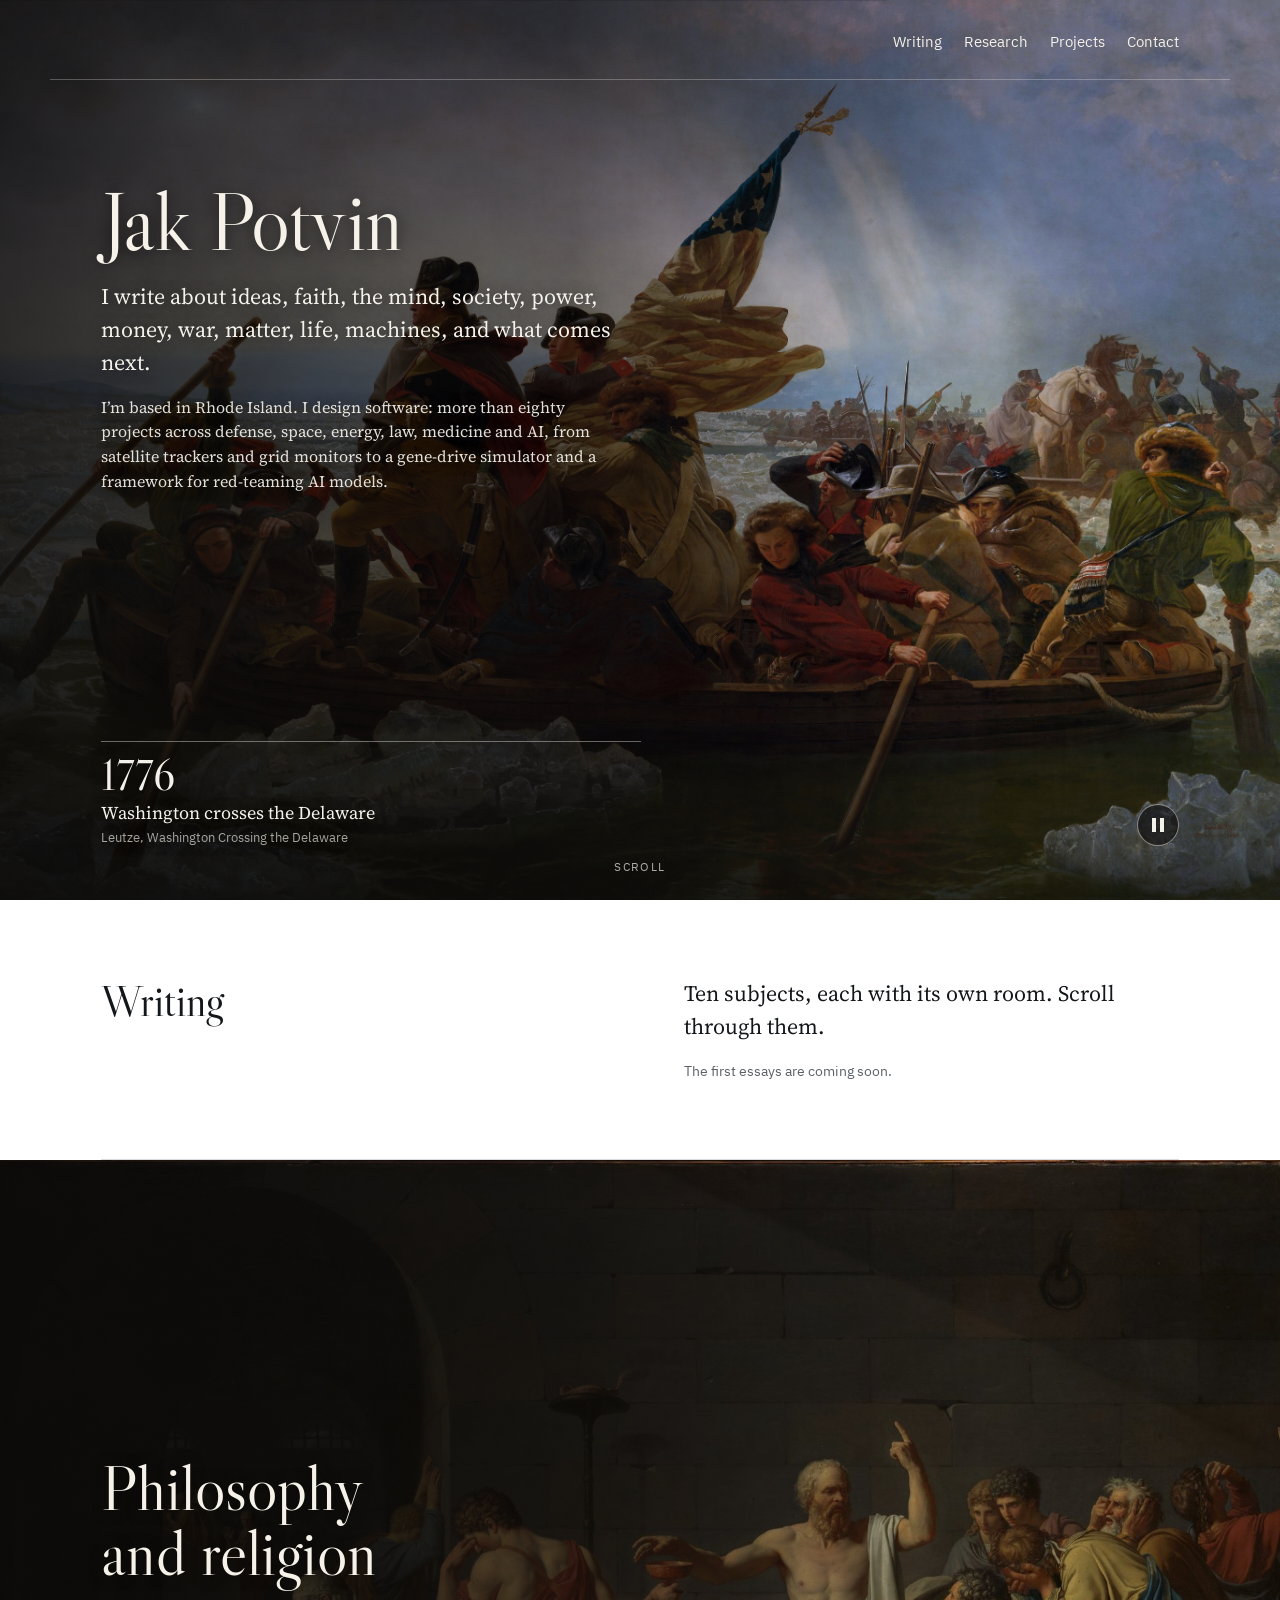
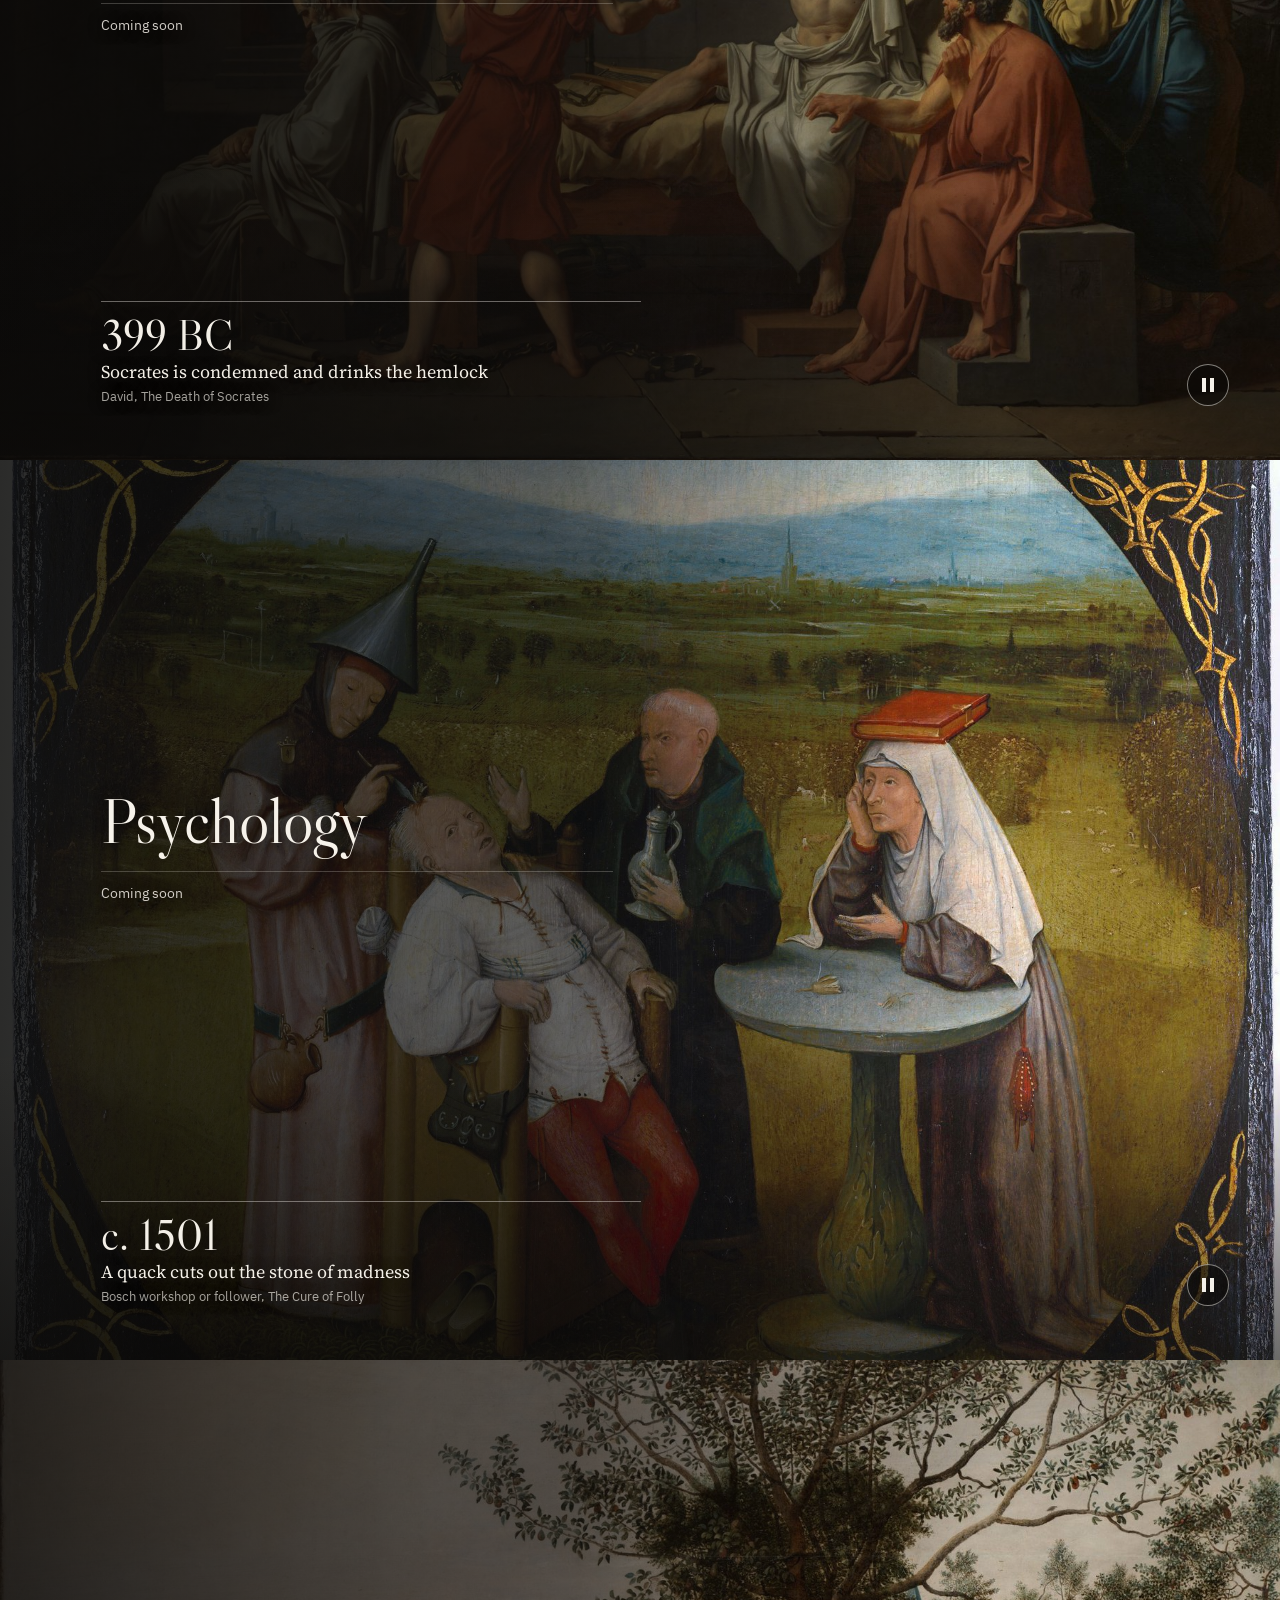
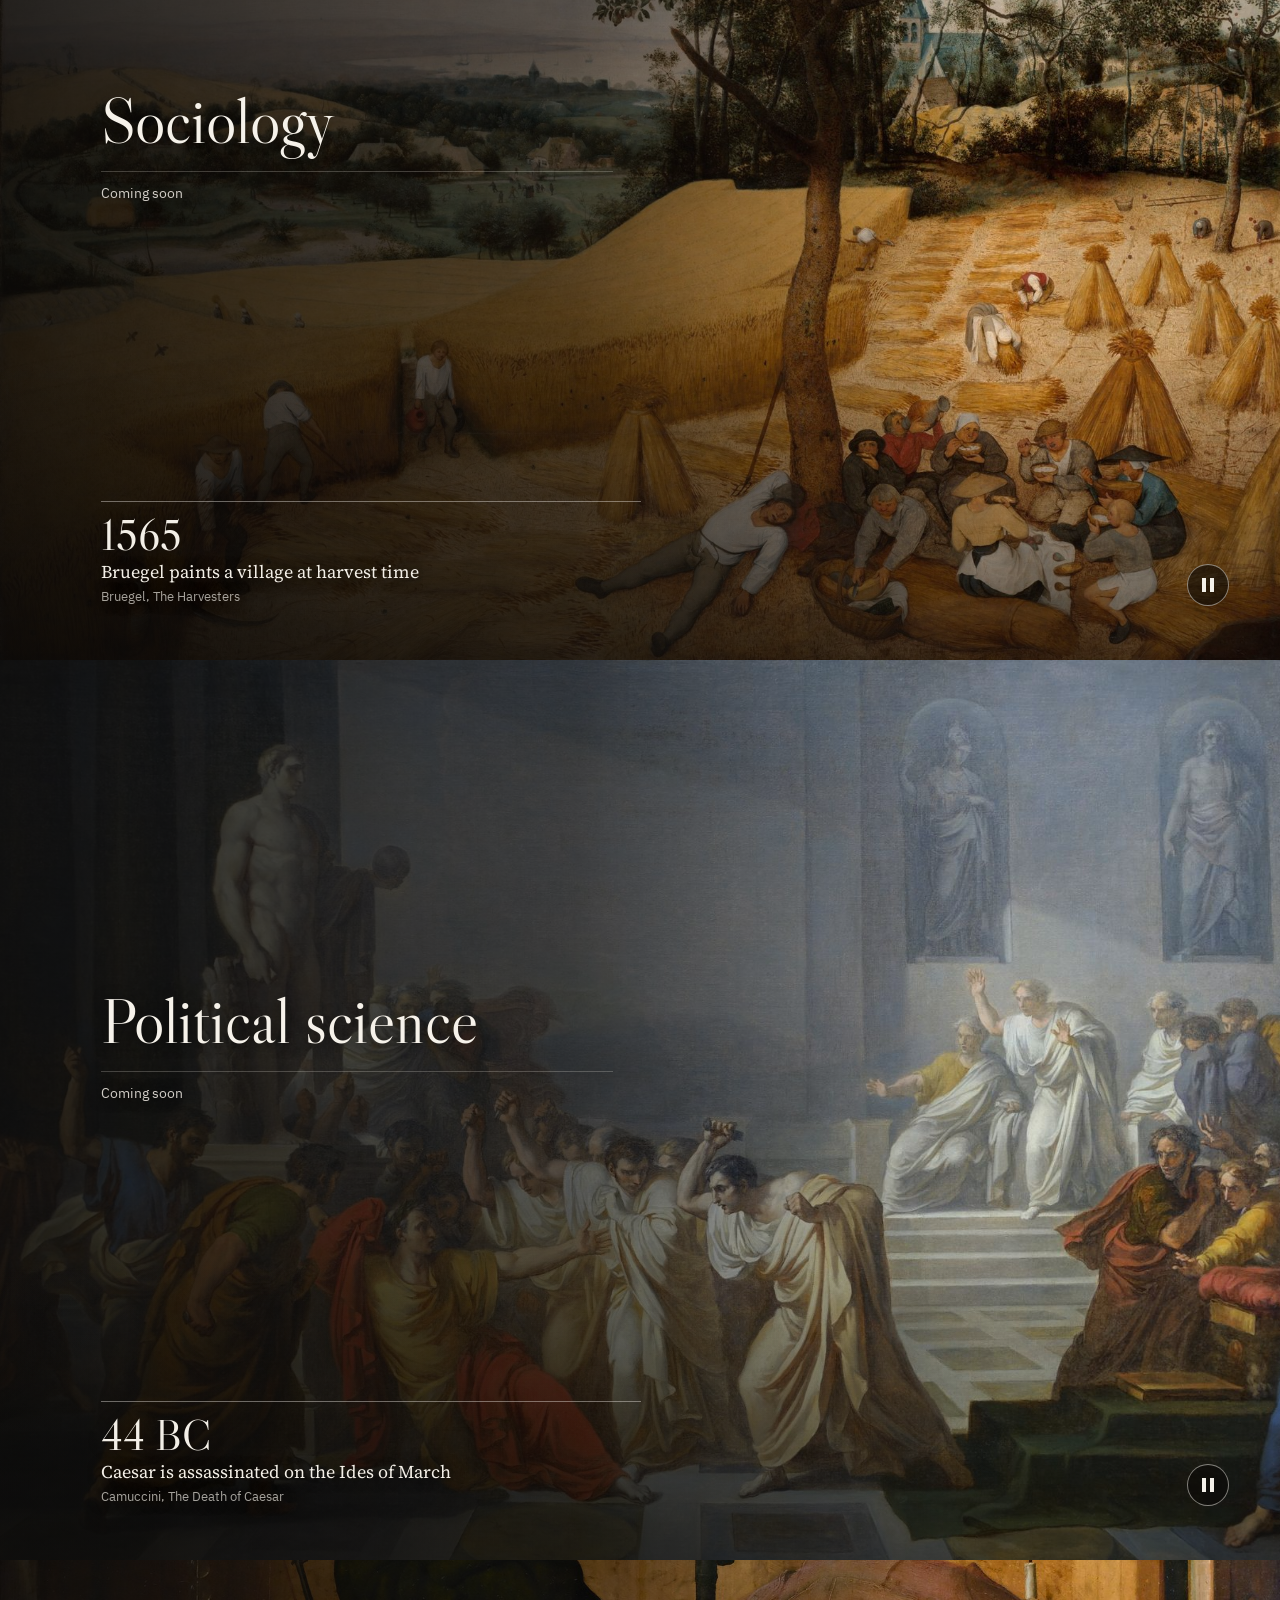
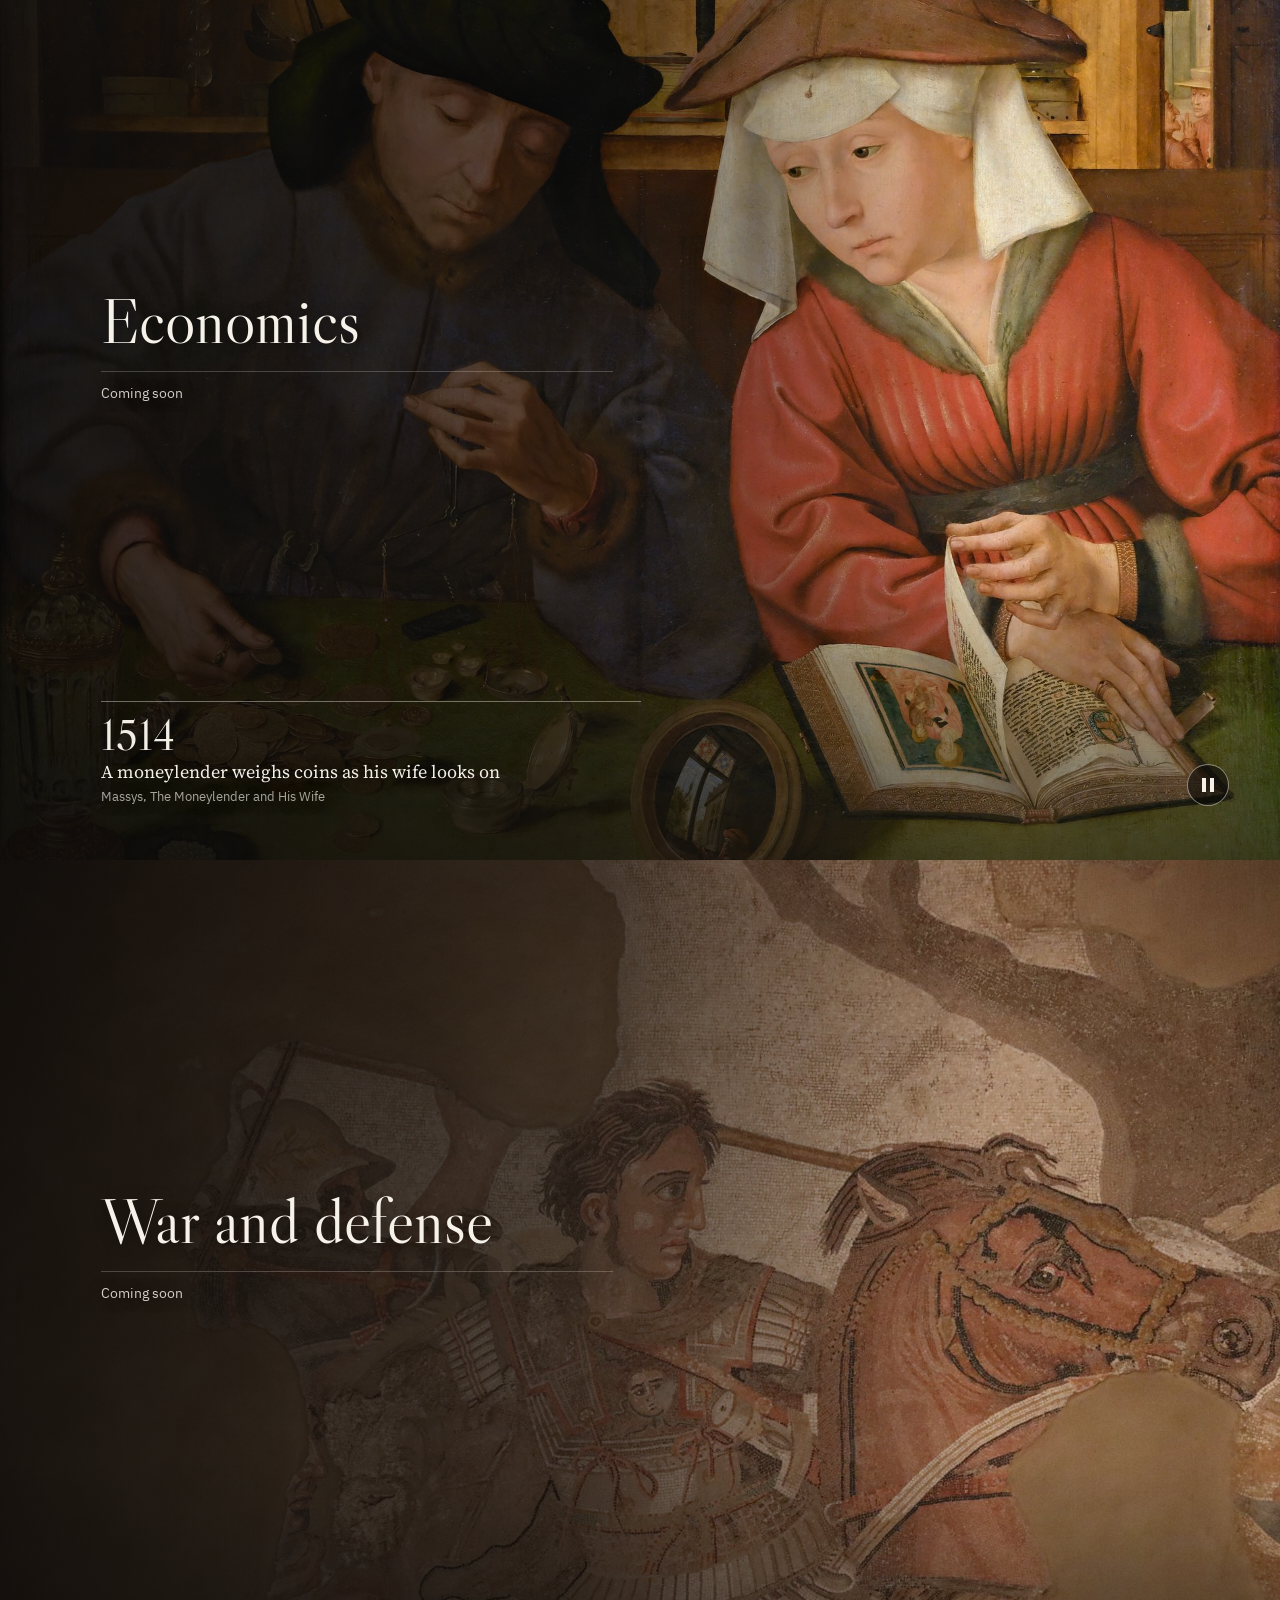
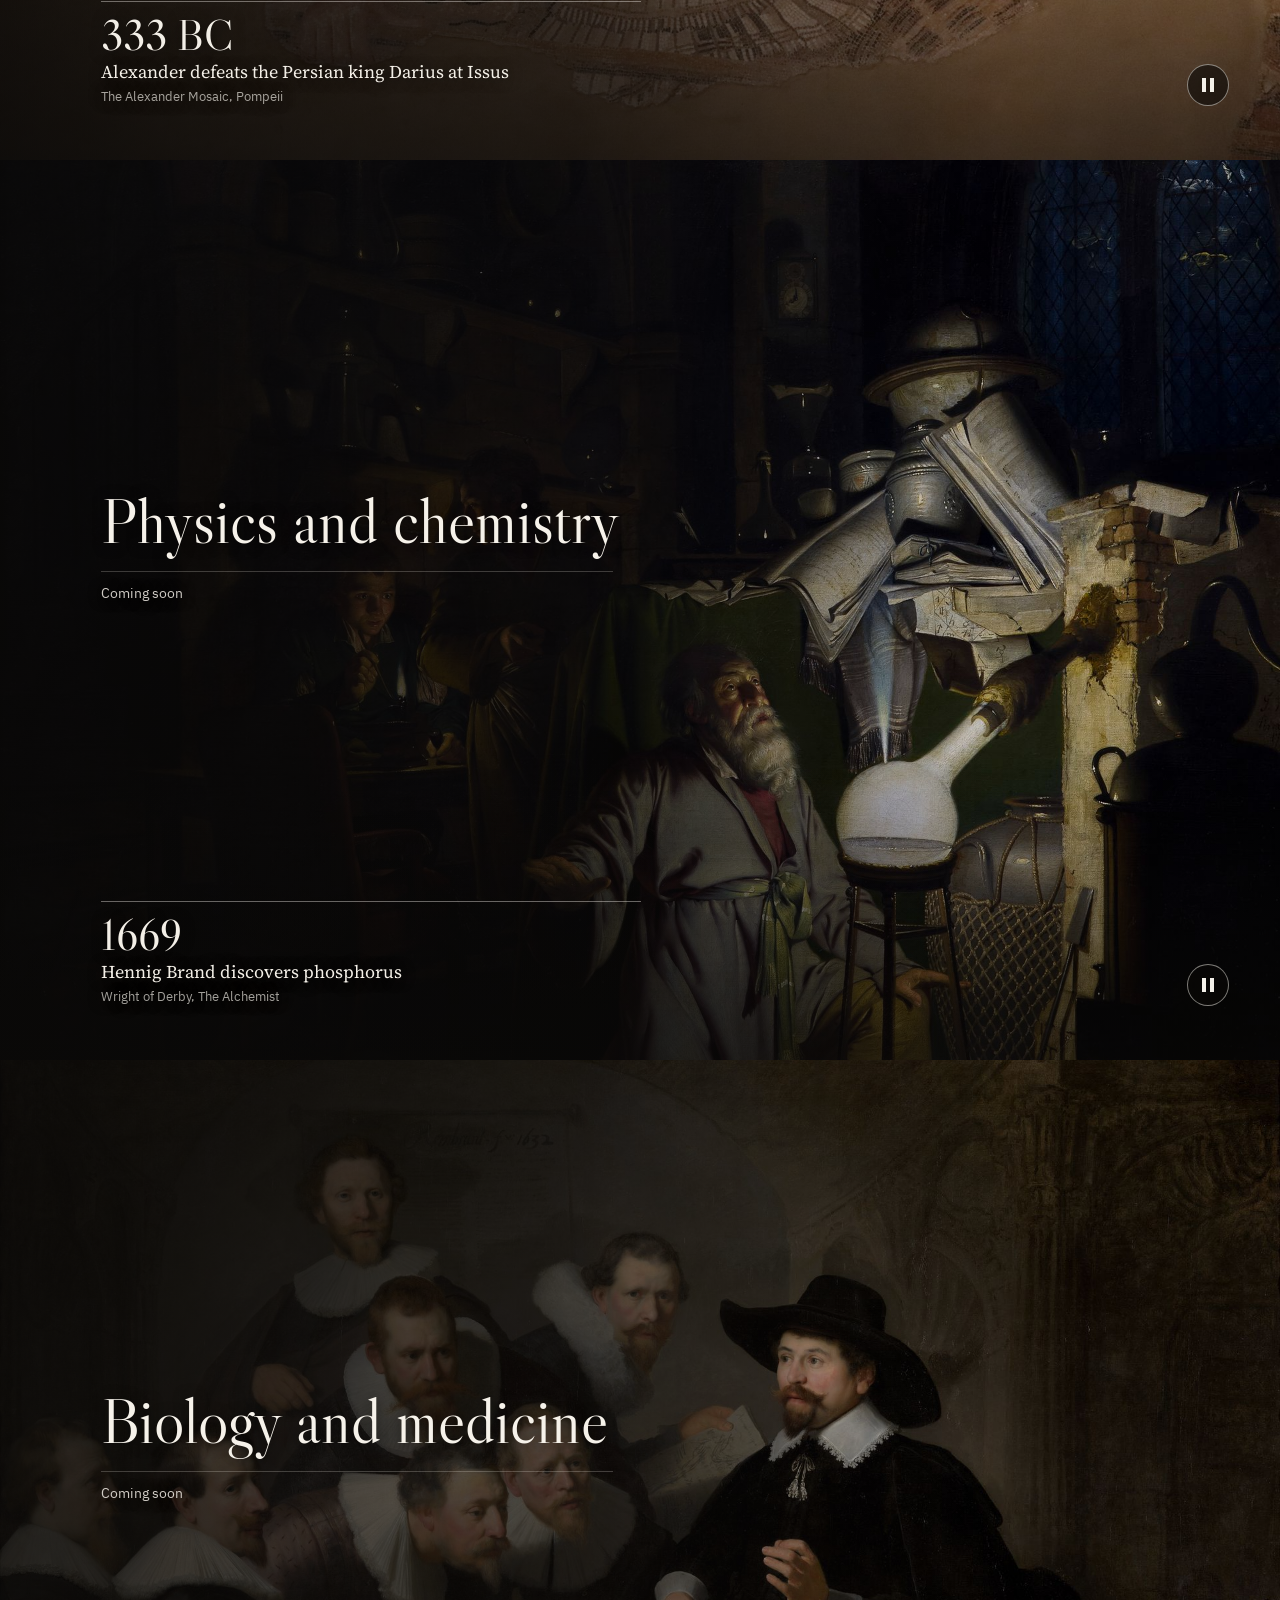
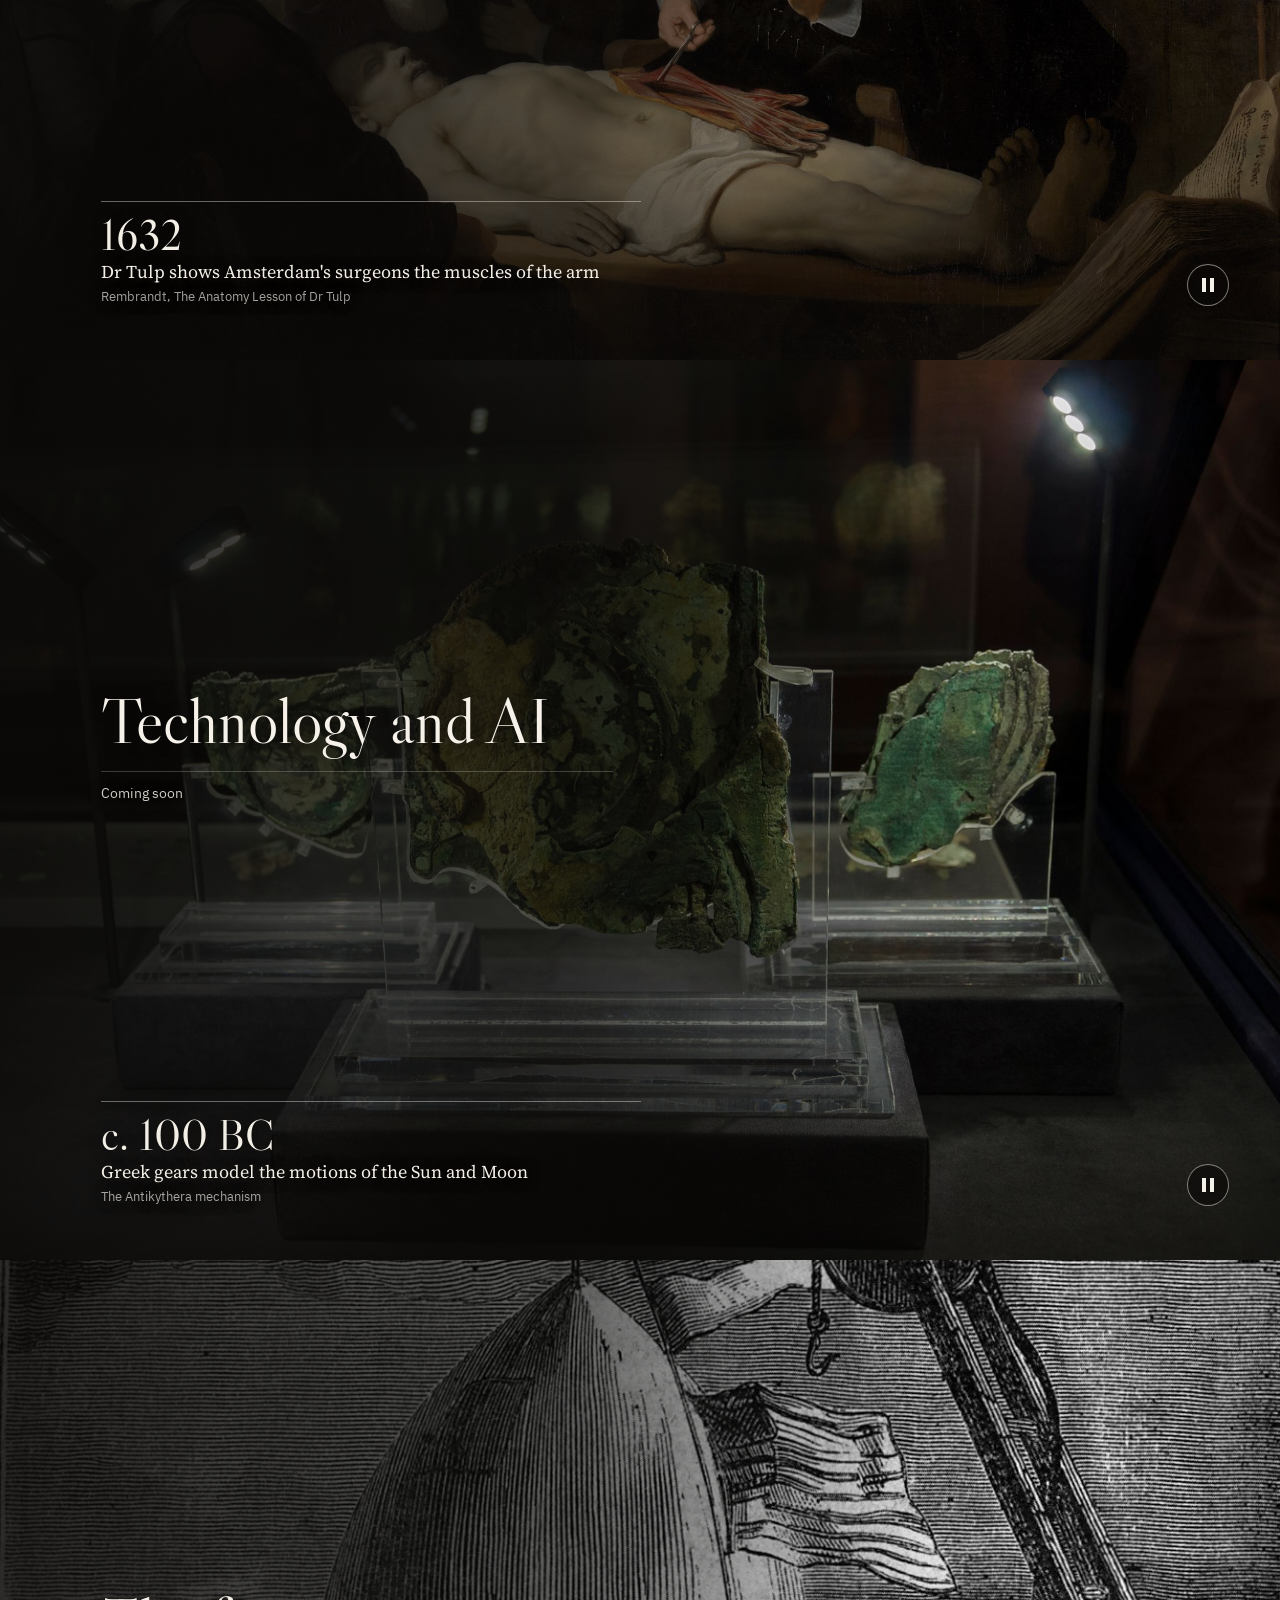
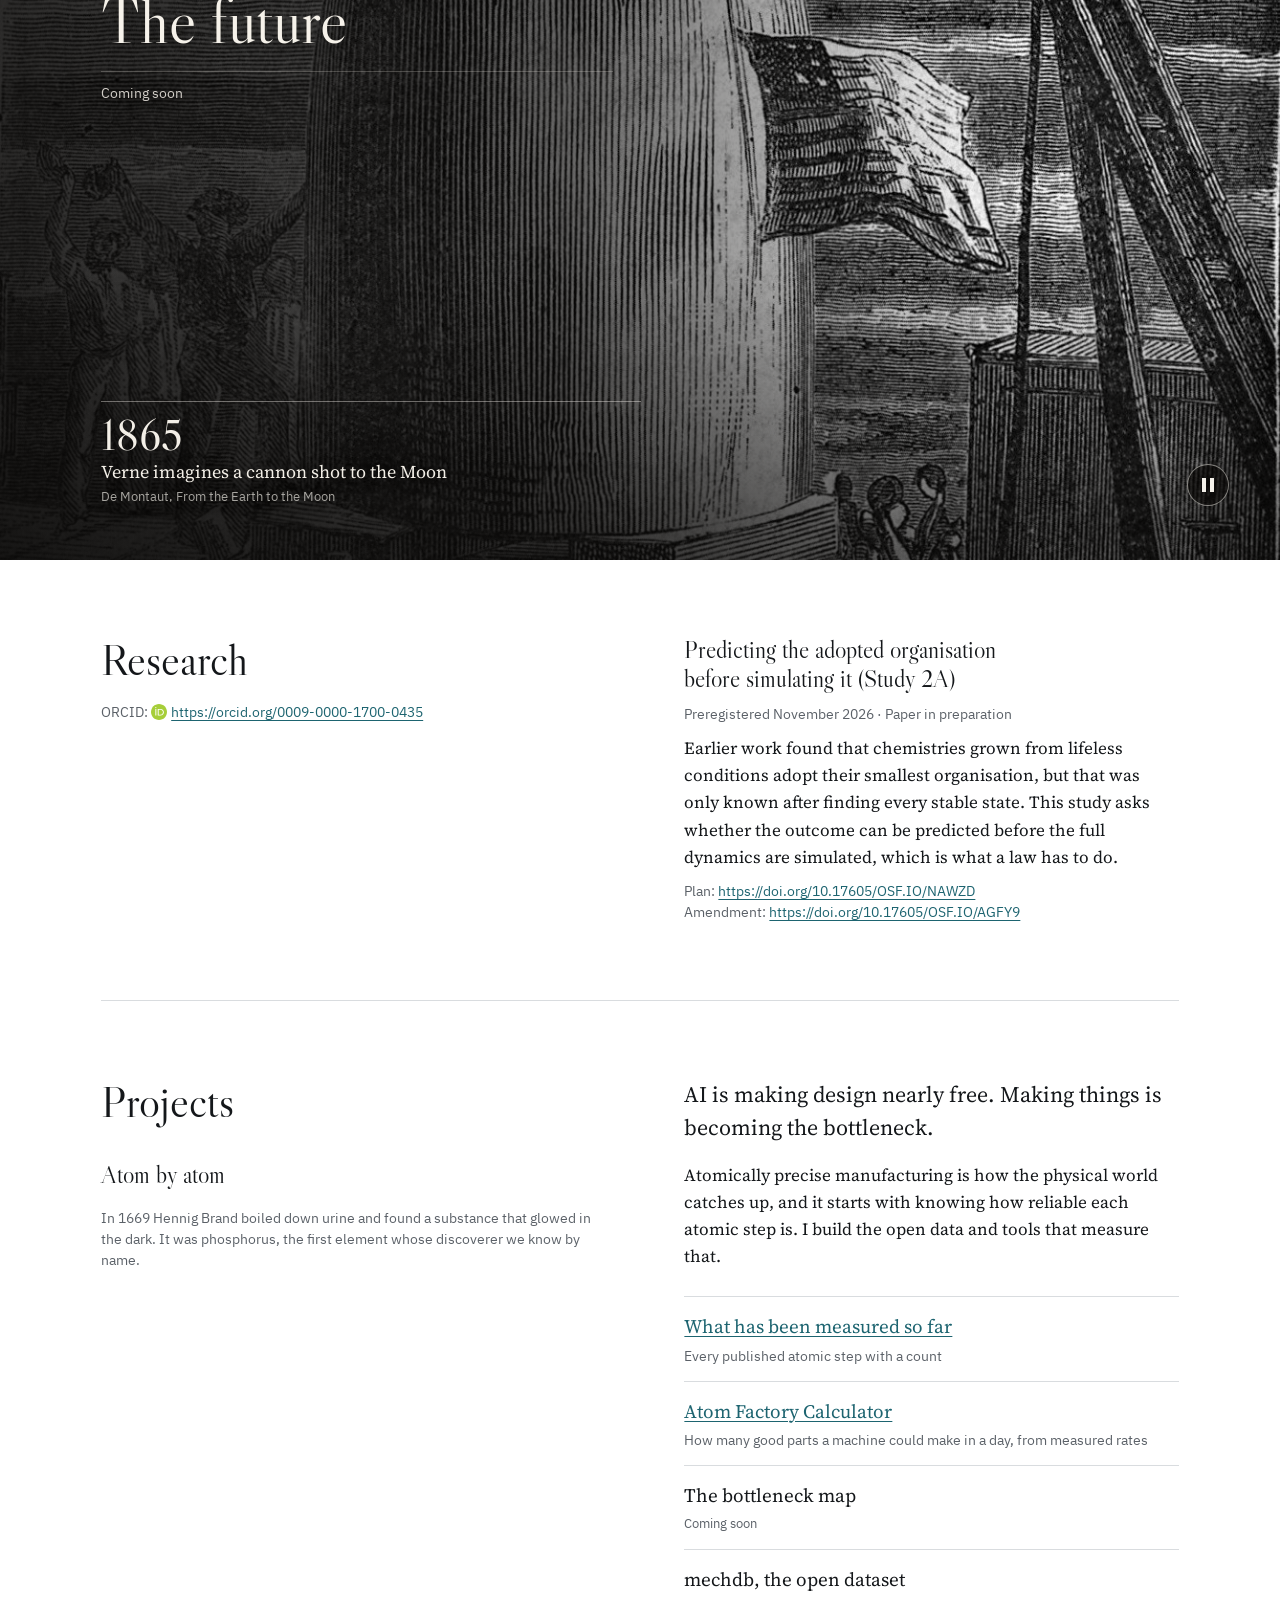
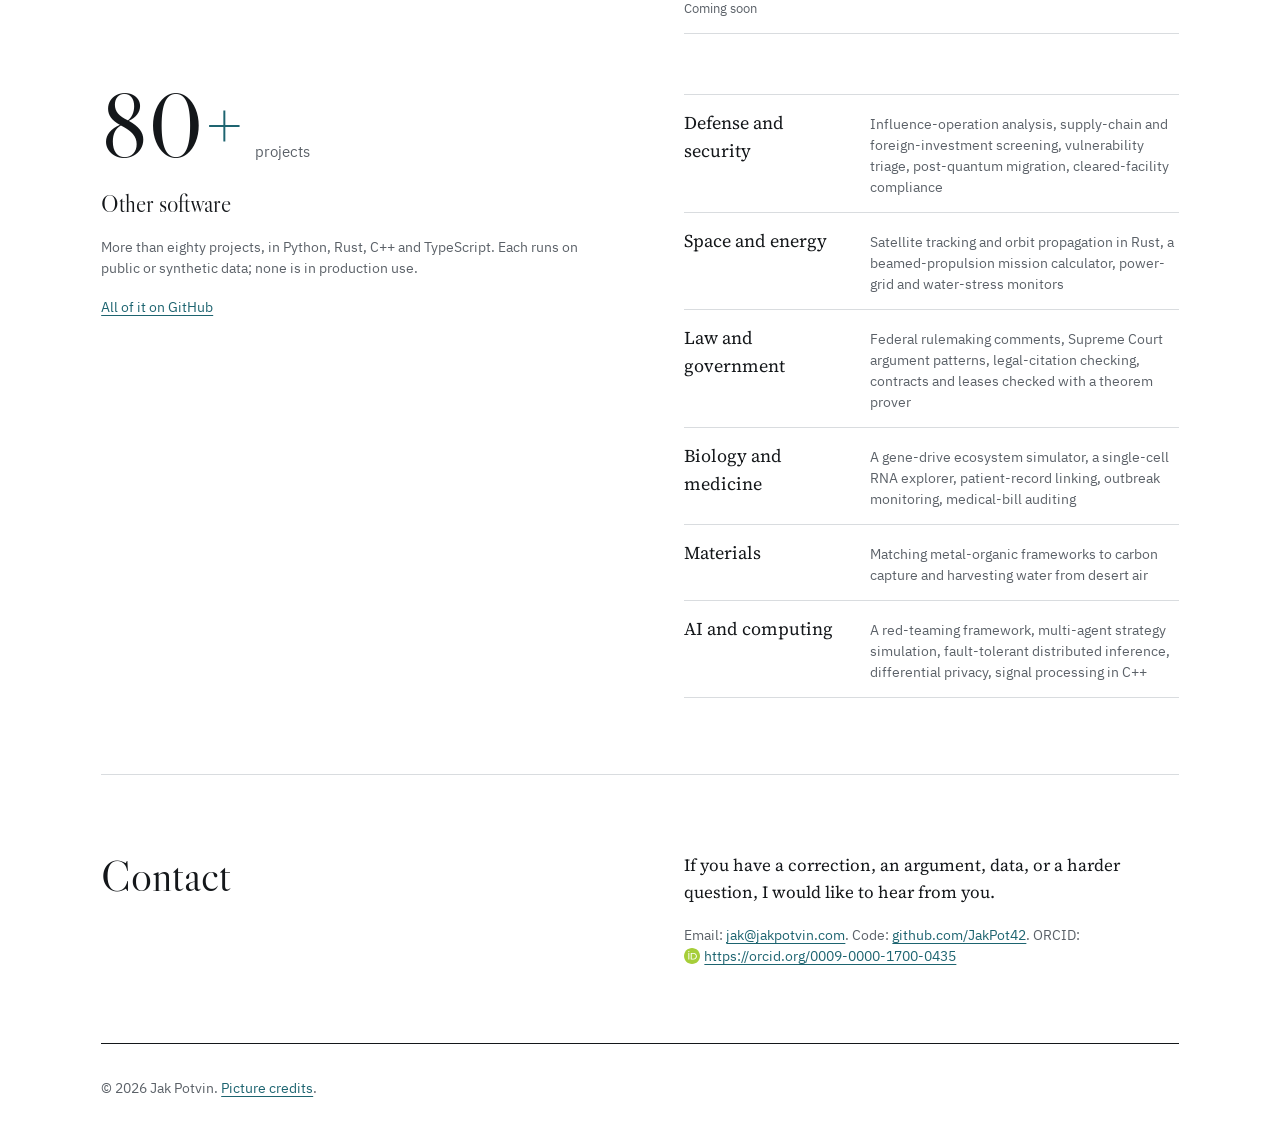
==== site/index.html @ 68d2bec7 "Five more pictures on the first screen: the first operation under ether, Fleming, Marshall Plan aid," ====
<!DOCTYPE html>
<html lang="en">
<head>
<meta charset="utf-8">
<meta name="viewport" content="width=device-width, initial-scale=1">
<title>Jak Potvin</title>
<meta name="description" content="Jak Potvin: open data and tools for atom-by-atom manufacturing, and essays on philosophy, religion, psychology, sociology, politics, economics, war, physics, biology, medicine, technology and the future.">
<link rel="canonical" href="https://jakpotvin.com/">
<meta property="og:type" content="website">
<meta property="og:site_name" content="Jak Potvin">
<meta property="og:title" content="Jak Potvin">
<meta property="og:description" content="Jak Potvin: open data and tools for atom-by-atom manufacturing, and essays on philosophy, religion, psychology, sociology, politics, economics, war, physics, biology, medicine, technology and the future.">
<meta property="og:url" content="https://jakpotvin.com/">
<meta property="og:image" content="https://jakpotvin.com/assets/card.jpg">
<meta property="og:image:width" content="1200">
<meta property="og:image:height" content="630">
<meta property="og:image:alt" content="Jak Potvin, over a detail of Leutze, Washington Crossing the Delaware">
<meta name="twitter:card" content="summary_large_image">
<script type="application/ld+json">{"@context":"https://schema.org","@type":"Person","name":"Jak Potvin","jobTitle":"Researcher and software designer","url":"https://jakpotvin.com/","sameAs":["https://github.com/JakPot42","https://orcid.org/0009-0000-1700-0435"]}</script>
<script type="application/ld+json">{"@context":"https://schema.org","@type":"WebSite","name":"Jak Potvin","url":"https://jakpotvin.com/"}</script>
<link rel="me" href="https://orcid.org/0009-0000-1700-0435">
<link rel="stylesheet" href="assets/fonts/fonts.css?v=bcb76e92e5">
<link rel="stylesheet" href="assets/site.css?v=f2fd97aa0c">
<link rel="icon" href="favicon.svg" type="image/svg+xml">
<link rel="icon" href="favicon.ico" sizes="32x32">
</head>
<body class="home">
<div class="wrap">
<header class="top"><a class="name" href="index.html">Jak Potvin</a><nav aria-label="Site"><a href="index.html#writing">Writing</a><a href="index.html#research">Research</a><a href="index.html#projects">Projects</a><a href="index.html#contact">Contact</a></nav></header>

<section class="intro" id="intro" aria-label="Introduction">
<div class="intro-stage">
<div class="hero">
<div class="slides" aria-hidden="true">
<figure class="slide on" data-yr="1776" data-what="Washington crosses the Delaware" data-subj="War and defense" data-href="#s-warfare" data-credit="Leutze, Washington Crossing the Delaware" data-no="XV"><img class="art" src="assets/img/washington-crossing.jpg" fetchpriority="high" alt="" style="--w:3000;--h:1922;--pos:35% 45%;object-position:35% 45%"></figure><figure class="slide" data-yr="c. 1666" data-what="Newton splits white light with a prism" data-subj="" data-href="" data-credit="Figuier, Newton and the prism" data-no="XI"><img class="art" data-src="assets/img/newton-prism.jpg" alt="" style="--w:2560;--h:1638;--pos:50% 45%;object-position:50% 45%"></figure><figure class="slide" data-yr="1772" data-what="Rhode Islanders burn the British ship Gaspee" data-subj="" data-href="" data-credit="Brownell, The Burning of the Gaspee" data-no="XIII"><img class="art" data-src="assets/img/gaspee-burning.jpg" alt="" style="--w:2560;--h:1608;--pos:45% 45%;object-position:45% 45%"></figure><figure class="slide" data-yr="1812" data-what="USS Constitution defeats HMS Guerriere" data-subj="" data-href="" data-credit="Birch, Constitution and Guerrière" data-no="XVIII"><img class="art" data-src="assets/img/constitution-guerriere.jpg" alt="" style="--w:2217;--h:1710;--pos:58% 60%;object-position:58% 60%"></figure><figure class="slide" data-yr="1846" data-what="Surgeons operate under ether for the first time in public" data-subj="" data-href="" data-credit="Hinckley, The First Operation Under Ether" data-no="XXI"><img class="art" data-src="assets/img/ether-first-operation.jpg" alt="" style="--w:2560;--h:2079;--pos:45% 55%;object-position:45% 55%"></figure><figure class="slide" data-yr="1859" data-what="London builds Bazalgette&#x27;s main drainage sewers" data-subj="" data-href="" data-credit="Illustrated London News, The main drainage" data-no="XXIII"><img class="art" data-src="assets/img/london-sewers-1859.jpg" alt="" style="--w:2000;--h:1517;--pos:55% 40%;object-position:55% 40%"></figure><figure class="slide" data-yr="1903" data-what="The Wright brothers make the first powered flight" data-subj="" data-href="" data-credit="Daniels, The first flight" data-no="XXVI"><img class="art" data-src="assets/img/wright-first-flight.jpg" alt="" style="--w:3000;--h:1872;--pos:58% 40%;object-position:58% 40%"></figure><figure class="slide" data-yr="1928" data-what="Fleming discovers penicillin" data-subj="" data-href="" data-credit="Gabain, Sir Alexander Fleming" data-no="XXIX"><img class="art" data-src="assets/img/fleming-gabain.jpg" alt="" style="--w:2970;--h:2360;--pos:35% 45%;object-position:35% 45%"></figure><figure class="slide" data-yr="1949" data-what="Marshall Plan aid arrives in France to help it rebuild" data-subj="" data-href="" data-credit="ECA, Marshall Plan aid in France" data-no="XXXII"><img class="art" data-src="assets/img/marshall-plan-france.jpg" alt="" style="--w:1946;--h:1594;--pos:50% 50%;object-position:50% 50%"></figure><figure class="slide" data-yr="1957" data-what="Laika becomes the first animal to orbit the Earth" data-subj="" data-href="" data-credit="Museum of Cosmonautics, Laika" data-no="XXXIII"><img class="art" data-src="assets/img/laika-1957.jpg" alt="" style="--w:1600;--h:1106;--pos:70% 40%;object-position:70% 40%"></figure><figure class="slide" data-yr="1960" data-what="Von Braun becomes the first director of NASA&#x27;s Marshall Space Flight Center" data-subj="" data-href="" data-credit="NASA, Von Braun at Marshall" data-no="XXXIV"><img class="art" data-src="assets/img/von-braun-office.jpg" alt="" style="--w:3000;--h:2315;--pos:65% 40%;object-position:65% 40%"></figure><figure class="slide" data-yr="1968" data-what="Apollo 8 sees the Earth rise over the Moon" data-subj="" data-href="" data-credit="Anders, Earthrise" data-no="XXXVI"><img class="art" data-src="assets/img/earthrise-apollo8.jpg" alt="" style="--w:3000;--h:1924;--pos:56% 45%;object-position:56% 45%"></figure><figure class="slide" data-yr="2007" data-what="Steve Jobs introduces the iPhone" data-subj="" data-href="" data-credit="Patterson, Jobs and the iPhone" data-no="XXXVIII"><img class="art" data-src="assets/img/iphone-2007.jpg" alt="" style="--w:1936;--h:1296;--pos:55% 45%;object-position:55% 45%"></figure><figure class="slide" data-yr="2021" data-what="An F-22 Raptor banks over a New Hampshire air show" data-subj="" data-href="" data-credit="Tucker, F-22 Raptor" data-no="XLIII"><img class="art" data-src="assets/img/f22-raptor.jpg" alt="" style="--w:2000;--h:1333;--pos:60% 45%;object-position:60% 45%"></figure><figure class="slide" data-yr="2024" data-what="SpaceX catches a returning booster with the launch tower&#x27;s arms" data-subj="" data-href="" data-credit="Jurvetson, The booster caught" data-no="XLV"><img class="art" data-src="assets/img/starship-booster-catch.jpg" alt="" style="--w:3000;--h:2298;--pos:30% 6%;object-position:30% 6%"></figure>
</div>
<div class="shade" aria-hidden="true"></div>
<div class="intro-text">
<h1>Jak Potvin</h1>
<p class="lede">I write about ideas, faith, the mind, society, power, money, war, matter, life, machines, and what comes next.</p>
<p class="note">I’m based in Rhode Island. I design software: more than eighty projects across defense, space, energy, law, medicine and AI, from satellite trackers and grid monitors to a gene-drive simulator and a framework for red-teaming AI models.</p>
<nav class="intro-links" aria-label="Jump to"><a href="#projects">Projects</a> <a href="#writing">Writing</a></nav>
</div>
<div class="caption">
<span class="yr">1776</span>
<span class="what">Washington crosses the Delaware</span>
<span class="credit">Leutze, Washington Crossing the Delaware</span>
</div>
<p class="cue">Scroll</p>
</div>
</div>
</section>

<section id="writing" aria-labelledby="writing-h">
<div class="split">
<h2 id="writing-h">Writing</h2>
<div class="stack">
<p class="lede">Ten subjects, each with its own room. Scroll through them.</p>
<p class="small">The first essays are coming soon.</p>
</div>
</div>
</section>
<div class="rooms"><section class="room" id="s-philosophy" aria-labelledby="s-philosophy-h"><div class="room-stick"><div class="room-bg" aria-hidden="true"><div class="slides"><figure class="slide on" data-yr="399 BC" data-what="Socrates is condemned and drinks the hemlock" data-subj="Philosophy and religion" data-href="#s-philosophy" data-credit="David, The Death of Socrates" data-no="I"><img class="art" data-src="assets/img/death-of-socrates.jpg" alt="" style="--w:2000;--h:1319;--pos:55% 45%;object-position:55% 45%"><noscript><img class="art" src="assets/img/death-of-socrates.jpg" loading="lazy" alt="" style="--w:2000;--h:1319;--pos:55% 45%;object-position:55% 45%"></noscript></figure><figure class="slide" data-yr="c. 400" data-what="Augustine writes the Confessions" data-subj="Philosophy and religion" data-href="#s-philosophy" data-credit="Botticelli, Saint Augustine in His Study" data-no="V"><img class="art" data-src="assets/img/botticelli-augustine.jpg" alt="" style="--w:1775;--h:2758;--pos:50% 30%;object-position:50% 30%"></figure><figure class="slide" data-yr="c. 1817" data-what="Friedrich&#x27;s wanderer looks out over a sea of fog" data-subj="Philosophy and religion" data-href="#s-philosophy" data-credit="Friedrich, Wanderer above the Sea of Fog" data-no="XX"><img class="art" data-src="assets/img/wanderer-sea-of-fog.jpg" alt="" style="--w:1920;--h:2463;--pos:50% 42%;object-position:50% 42%"></figure></div><div class="room-shade"></div></div><div class="room-words"><div class="room-text"><h2 id="s-philosophy-h">Philosophy and religion</h2><p class="room-soon">Coming soon</p></div><div class="caption"><span class="yr">399 BC</span> <span class="what">Socrates is condemned and drinks the hemlock</span> <span class="credit">David, The Death of Socrates</span></div></div></div></section><section class="room" id="s-psychology" aria-labelledby="s-psychology-h"><div class="room-stick"><div class="room-bg" aria-hidden="true"><div class="slides"><figure class="slide on" data-yr="c. 1501" data-what="A quack cuts out the stone of madness" data-subj="Psychology" data-href="#s-psychology" data-credit="Bosch workshop or follower, The Cure of Folly" data-no="VII"><img class="art" data-src="assets/img/bosch-cure-of-folly.jpg" alt="" style="--w:1920;--h:2695;--pos:50% 50%;object-position:50% 50%"><noscript><img class="art" src="assets/img/bosch-cure-of-folly.jpg" loading="lazy" alt="" style="--w:1920;--h:2695;--pos:50% 50%;object-position:50% 50%"></noscript></figure><figure class="slide" data-yr="c. 1815" data-what="Goya paints the inmates of a madhouse" data-subj="Psychology" data-href="#s-psychology" data-credit="Goya, The Madhouse" data-no="XIX"><img class="art" data-src="assets/img/goya-madhouse.jpg" alt="" style="--w:2000;--h:1285;--pos:58% 62%;object-position:58% 62%"></figure><figure class="slide" data-yr="c. 1921" data-what="Freud, the founder of psychoanalysis" data-subj="Psychology" data-href="#s-psychology" data-credit="Halberstadt, Sigmund Freud" data-no="XXVIII"><img class="art" data-src="assets/img/freud-halberstadt.jpg" alt="" style="--w:1625;--h:2201;--pos:50% 4%;object-position:50% 4%"></figure></div><div class="room-shade"></div></div><div class="room-words"><div class="room-text"><h2 id="s-psychology-h">Psychology</h2><p class="room-soon">Coming soon</p></div><div class="caption"><span class="yr">c. 1501</span> <span class="what">A quack cuts out the stone of madness</span> <span class="credit">Bosch workshop or follower, The Cure of Folly</span></div></div></div></section><section class="room" id="s-sociology" aria-labelledby="s-sociology-h"><div class="room-stick"><div class="room-bg" aria-hidden="true"><div class="slides"><figure class="slide on" data-yr="1565" data-what="Bruegel paints a village at harvest time" data-subj="Sociology" data-href="#s-sociology" data-credit="Bruegel, The Harvesters" data-no="IX"><img class="art" data-src="assets/img/bruegel-harvesters.jpg" alt="" style="--w:1800;--h:1327;--pos:55% 60%;object-position:55% 60%"><noscript><img class="art" src="assets/img/bruegel-harvesters.jpg" loading="lazy" alt="" style="--w:1800;--h:1327;--pos:55% 60%;object-position:55% 60%"></noscript></figure><figure class="slide" data-yr="1884" data-what="Parisians of every class share a Sunday afternoon" data-subj="Sociology" data-href="#s-sociology" data-credit="Seurat, A Sunday on La Grande Jatte" data-no="XXV"><img class="art" data-src="assets/img/seurat-grande-jatte.jpg" alt="" style="--w:1686;--h:1130;--pos:50% 50%;object-position:50% 50%"></figure><figure class="slide" data-yr="2017" data-what="Crowds cross at Shibuya, Tokyo" data-subj="Sociology" data-href="#s-sociology" data-credit="Shibuya Crossing, Tokyo" data-no="XL"><img class="art" data-src="assets/img/shibuya-crossing.jpg" alt="" style="--w:2000;--h:1333;--pos:55% 65%;object-position:55% 65%"></figure></div><div class="room-shade"></div></div><div class="room-words"><div class="room-text"><h2 id="s-sociology-h">Sociology</h2><p class="room-soon">Coming soon</p></div><div class="caption"><span class="yr">1565</span> <span class="what">Bruegel paints a village at harvest time</span> <span class="credit">Bruegel, The Harvesters</span></div></div></div></section><section class="room" id="s-politics" aria-labelledby="s-politics-h"><div class="room-stick"><div class="room-bg" aria-hidden="true"><div class="slides"><figure class="slide on" data-yr="44 BC" data-what="Caesar is assassinated on the Ides of March" data-subj="Political science" data-href="#s-politics" data-credit="Camuccini, The Death of Caesar" data-no="IV"><img class="art" data-src="assets/img/death-of-caesar.jpg" alt="" style="--w:2000;--h:1136;--pos:40% 62%;object-position:40% 62%"><noscript><img class="art" src="assets/img/death-of-caesar.jpg" loading="lazy" alt="" style="--w:2000;--h:1136;--pos:40% 62%;object-position:40% 62%"></noscript></figure><figure class="slide" data-yr="1215" data-what="King John seals Magna Carta at Runnymede" data-subj="Political science" data-href="#s-politics" data-credit="Magna Carta, 1215" data-no="VI"><img class="art" data-src="assets/img/magna-carta.jpg" alt="" style="--w:2000;--h:1333;--pos:50% 40%;object-position:50% 40%"></figure><figure class="slide" data-yr="1989" data-what="The Berlin Wall is opened at the Brandenburg Gate" data-subj="Political science" data-href="#s-politics" data-credit="U.S. Air Force, The Berlin Wall opened" data-no="XXXVII"><img class="art" data-src="assets/img/berlin-wall-1989.jpg" alt="" style="--w:2000;--h:1333;--pos:55% 55%;object-position:55% 55%"></figure></div><div class="room-shade"></div></div><div class="room-words"><div class="room-text"><h2 id="s-politics-h">Political science</h2><p class="room-soon">Coming soon</p></div><div class="caption"><span class="yr">44 BC</span> <span class="what">Caesar is assassinated on the Ides of March</span> <span class="credit">Camuccini, The Death of Caesar</span></div></div></div></section><section class="room" id="s-economics" aria-labelledby="s-economics-h"><div class="room-stick"><div class="room-bg" aria-hidden="true"><div class="slides"><figure class="slide on" data-yr="1514" data-what="A moneylender weighs coins as his wife looks on" data-subj="Economics" data-href="#s-economics" data-credit="Massys, The Moneylender and His Wife" data-no="VIII"><img class="art" data-src="assets/img/massys-moneylender.jpg" alt="" style="--w:1920;--h:2021;--pos:50% 60%;object-position:50% 60%"><noscript><img class="art" src="assets/img/massys-moneylender.jpg" loading="lazy" alt="" style="--w:1920;--h:2021;--pos:50% 60%;object-position:50% 60%"></noscript></figure><figure class="slide" data-yr="1776" data-what="Adam Smith publishes The Wealth of Nations" data-subj="Economics" data-href="#s-economics" data-credit="Stoddart, Adam Smith" data-no="XIV"><img class="art" data-src="assets/img/adam-smith-statue.jpg" alt="" style="--w:1920;--h:2877;--pos:66% 10%;object-position:66% 10%"></figure><figure class="slide" data-yr="1913" data-what="Ford&#x27;s moving assembly line begins" data-subj="Economics" data-href="#s-economics" data-credit="Ford assembly line, 1913" data-no="XXVII"><img class="art" data-src="assets/img/ford-assembly-line.jpg" alt="" style="--w:2000;--h:1443;--pos:45% 50%;object-position:45% 50%"></figure></div><div class="room-shade"></div></div><div class="room-words"><div class="room-text"><h2 id="s-economics-h">Economics</h2><p class="room-soon">Coming soon</p></div><div class="caption"><span class="yr">1514</span> <span class="what">A moneylender weighs coins as his wife looks on</span> <span class="credit">Massys, The Moneylender and His Wife</span></div></div></div></section><section class="room" id="s-warfare" aria-labelledby="s-warfare-h"><div class="room-stick"><div class="room-bg" aria-hidden="true"><div class="slides"><figure class="slide on" data-yr="333 BC" data-what="Alexander defeats the Persian king Darius at Issus" data-subj="War and defense" data-href="#s-warfare" data-credit="The Alexander Mosaic, Pompeii" data-no="II"><img class="art" data-src="assets/img/alexander-mosaic.jpg" alt="" style="--w:2000;--h:1333;--pos:52% 40%;object-position:52% 40%"><noscript><img class="art" src="assets/img/alexander-mosaic.jpg" loading="lazy" alt="" style="--w:2000;--h:1333;--pos:52% 40%;object-position:52% 40%"></noscript></figure><figure class="slide" data-yr="1800" data-what="Napoleon crosses the Alps" data-subj="War and defense" data-href="#s-warfare" data-credit="David, Napoleon Crossing the Alps" data-no="XVII"><img class="art" data-src="assets/img/napoleon-alps.jpg" alt="" style="--w:1920;--h:2294;--pos:60% 30%;object-position:60% 30%"></figure><figure class="slide" data-yr="1945" data-what="Marines raise the flag on Iwo Jima" data-subj="War and defense" data-href="#s-warfare" data-credit="Rosenthal, Raising the Flag on Iwo Jima" data-no="XXX"><img class="art" data-src="assets/img/iwo-jima.jpg" alt="" style="--w:1944;--h:1561;--pos:45% 50%;object-position:45% 50%"></figure></div><div class="room-shade"></div></div><div class="room-words"><div class="room-text"><h2 id="s-warfare-h">War and defense</h2><p class="room-soon">Coming soon</p></div><div class="caption"><span class="yr">333 BC</span> <span class="what">Alexander defeats the Persian king Darius at Issus</span> <span class="credit">The Alexander Mosaic, Pompeii</span></div></div></div></section><section class="room" id="s-physics" aria-labelledby="s-physics-h"><div class="room-stick"><div class="room-bg" aria-hidden="true"><div class="slides"><figure class="slide on" data-yr="1669" data-what="Hennig Brand discovers phosphorus" data-subj="Physics and chemistry" data-href="#s-physics" data-credit="Wright of Derby, The Alchemist" data-no="XII"><img class="art" data-src="assets/img/alchemist-full.jpg" alt="" style="--w:1920;--h:2490;--pos:60% 70%;object-position:60% 70%"><noscript><img class="art" src="assets/img/alchemist-full.jpg" loading="lazy" alt="" style="--w:1920;--h:2490;--pos:60% 70%;object-position:60% 70%"></noscript></figure><figure class="slide" data-yr="1855" data-what="Faraday gives a Christmas lecture at the Royal Institution" data-subj="Physics and chemistry" data-href="#s-physics" data-credit="After Blaikley, Faraday Lecturing" data-no="XXII"><img class="art" data-src="assets/img/faraday-lecture.jpg" alt="" style="--w:1932;--h:1404;--pos:62% 55%;object-position:62% 55%"></figure><figure class="slide" data-yr="2012" data-what="ATLAS helps find the Higgs boson" data-subj="Physics and chemistry" data-href="#s-physics" data-credit="The ATLAS detector, CERN" data-no="XXXIX"><img class="art" data-src="assets/img/atlas-detector.jpg" alt="" style="--w:2000;--h:1333;--pos:60% 55%;object-position:60% 55%"></figure></div><div class="room-shade"></div></div><div class="room-words"><div class="room-text"><h2 id="s-physics-h">Physics and chemistry</h2><p class="room-soon">Coming soon</p></div><div class="caption"><span class="yr">1669</span> <span class="what">Hennig Brand discovers phosphorus</span> <span class="credit">Wright of Derby, The Alchemist</span></div></div></div></section><section class="room" id="s-biology" aria-labelledby="s-biology-h"><div class="room-stick"><div class="room-bg" aria-hidden="true"><div class="slides"><figure class="slide on" data-yr="1632" data-what="Dr Tulp shows Amsterdam&#x27;s surgeons the muscles of the arm" data-subj="Biology and medicine" data-href="#s-biology" data-credit="Rembrandt, The Anatomy Lesson of Dr Tulp" data-no="X"><img class="art" data-src="assets/img/rembrandt-anatomy-lesson.jpg" alt="" style="--w:2000;--h:1507;--pos:60% 42%;object-position:60% 42%"><noscript><img class="art" src="assets/img/rembrandt-anatomy-lesson.jpg" loading="lazy" alt="" style="--w:2000;--h:1507;--pos:60% 42%;object-position:60% 42%"></noscript></figure><figure class="slide" data-yr="1796" data-what="Jenner gives the first vaccination against smallpox" data-subj="Biology and medicine" data-href="#s-biology" data-credit="Hillemacher, Jenner Vaccinating a Boy" data-no="XVI"><img class="art" data-src="assets/img/jenner-hillemacher.jpg" alt="" style="--w:2000;--h:1557;--pos:55% 50%;object-position:55% 50%"></figure><figure class="slide" data-yr="2020" data-what="The virus behind COVID-19, under the microscope" data-subj="Biology and medicine" data-href="#s-biology" data-credit="NIAID, SARS-CoV-2" data-no="XLII"><img class="art" data-src="assets/img/sars-cov-2.jpg" alt="" style="--w:1920;--h:2560;--pos:50% 45%;object-position:50% 45%"></figure></div><div class="room-shade"></div></div><div class="room-words"><div class="room-text"><h2 id="s-biology-h">Biology and medicine</h2><p class="room-soon">Coming soon</p></div><div class="caption"><span class="yr">1632</span> <span class="what">Dr Tulp shows Amsterdam's surgeons the muscles of the arm</span> <span class="credit">Rembrandt, The Anatomy Lesson of Dr Tulp</span></div></div></div></section><section class="room" id="s-tech" aria-labelledby="s-tech-h"><div class="room-stick"><div class="room-bg" aria-hidden="true"><div class="slides"><figure class="slide on" data-yr="c. 100 BC" data-what="Greek gears model the motions of the Sun and Moon" data-subj="Technology and AI" data-href="#s-tech" data-credit="The Antikythera mechanism" data-no="III"><img class="art" data-src="assets/img/antikythera.jpg" alt="" style="--w:2000;--h:1325;--pos:50% 45%;object-position:50% 45%"><noscript><img class="art" src="assets/img/antikythera.jpg" loading="lazy" alt="" style="--w:2000;--h:1325;--pos:50% 45%;object-position:50% 45%"></noscript></figure><figure class="slide" data-yr="1946" data-what="ENIAC, the first general-purpose electronic computer, is unveiled" data-subj="Technology and AI" data-href="#s-tech" data-credit="U.S. Army, ENIAC" data-no="XXXI"><img class="art" data-src="assets/img/eniac.jpg" alt="" style="--w:2000;--h:1372;--pos:72% 50%;object-position:72% 50%"></figure><figure class="slide" data-yr="2018" data-what="Summit becomes the world&#x27;s fastest computer" data-subj="Technology and AI" data-href="#s-tech" data-credit="Summit, Oak Ridge" data-no="XLI"><img class="art" data-src="assets/img/summit-supercomputer.jpg" alt="" style="--w:2000;--h:1600;--pos:50% 45%;object-position:50% 45%"></figure></div><div class="room-shade"></div></div><div class="room-words"><div class="room-text"><h2 id="s-tech-h">Technology and AI</h2><p class="room-soon">Coming soon</p></div><div class="caption"><span class="yr">c. 100 BC</span> <span class="what">Greek gears model the motions of the Sun and Moon</span> <span class="credit">The Antikythera mechanism</span></div></div></div></section><section class="room" id="s-future" aria-labelledby="s-future-h"><div class="room-stick"><div class="room-bg" aria-hidden="true"><div class="slides"><figure class="slide on" data-yr="1865" data-what="Verne imagines a cannon shot to the Moon" data-subj="The future" data-href="#s-future" data-credit="De Montaut, From the Earth to the Moon" data-no="XXIV"><img class="art" data-src="assets/img/verne-earth-to-moon.jpg" alt="" style="--w:1338;--h:1964;--pos:50% 45%;object-position:50% 45%"><noscript><img class="art" src="assets/img/verne-earth-to-moon.jpg" loading="lazy" alt="" style="--w:1338;--h:1964;--pos:50% 45%;object-position:50% 45%"></noscript></figure><figure class="slide" data-yr="1963" data-what="Von Braun shows Kennedy the Saturn rocket" data-subj="The future" data-href="#s-future" data-credit="NASA, Kennedy and von Braun" data-no="XXXV"><img class="art" data-src="assets/img/kennedy-von-braun.jpg" alt="" style="--w:1920;--h:2453;--pos:55% 35%;object-position:55% 35%"></figure><figure class="slide" data-yr="2022" data-what="Webb&#x27;s first images show stars being born" data-subj="The future" data-href="#s-future" data-credit="NASA, Webb&#x27;s Cosmic Cliffs" data-no="XLIV"><img class="art" data-src="assets/img/webb-cosmic-cliffs.jpg" alt="" style="--w:2000;--h:1158;--pos:50% 50%;object-position:50% 50%"></figure></div><div class="room-shade"></div></div><div class="room-words"><div class="room-text"><h2 id="s-future-h">The future</h2><p class="room-soon">Coming soon</p></div><div class="caption"><span class="yr">1865</span> <span class="what">Verne imagines a cannon shot to the Moon</span> <span class="credit">De Montaut, From the Earth to the Moon</span></div></div></div></section></div>
<section id="research" aria-labelledby="research-h">
<div class="split">
<div class="stack">
<h2 id="research-h">Research</h2>
<p class="small">ORCID: <a class="orcid" href="https://orcid.org/0009-0000-1700-0435" rel="me"><img src="assets/orcid-id.svg" width="16" height="16" alt="">https://orcid.org/0009-0000-1700-0435</a></p>
</div>
<div class="stack papers">
<article class="paper">
<h3>Predicting the adopted organisation before simulating it (Study 2A)</h3>
<p class="small">Preregistered November 2026 · Paper in preparation</p>
<p>Earlier work found that chemistries grown from lifeless conditions adopt their smallest organisation, but that was only known after finding every stable state. This study asks whether the outcome can be predicted before the full dynamics are simulated, which is what a law has to do.</p>
<p class="small">Plan: <a href="https://doi.org/10.17605/OSF.IO/NAWZD">https://doi.org/10.17605/OSF.IO/NAWZD</a><br>Amendment: <a href="https://doi.org/10.17605/OSF.IO/AGFY9">https://doi.org/10.17605/OSF.IO/AGFY9</a></p>
</article>
</div>
</div>
</section>

<section id="projects" aria-labelledby="projects-h">
<div class="split">
<div class="stack">
<h2 id="projects-h">Projects</h2>
<h3 style="margin-top:18px">Atom by atom</h3>
<p class="small">In 1669 Hennig Brand boiled down urine and found a substance that glowed in the dark. It was phosphorus, the first element whose discoverer we know by name.</p>
</div>
<div class="stack">
<p class="lede">AI is making design nearly free. Making things is becoming the bottleneck.</p>
<p>Atomically precise manufacturing is how the physical world catches up, and it starts with knowing how reliable each atomic step is. I build the open data and tools that measure that.</p>
<ul class="links narrow">
<li><a class="t" href="atoms/index.html">What has been measured so far</a><span class="d">Every published atomic step with a count</span></li>
<li><a class="t" href="atoms/calculator/index.html">Atom Factory Calculator</a><span class="d">How many good parts a machine could make in a day, from measured rates</span></li>
<li><span class="t">The bottleneck map</span><span class="soon">Coming soon</span></li>
<li><span class="t">mechdb, the open dataset</span><span class="soon">Coming soon</span></li>
</ul>
</div>
</div>
<div class="split" style="margin-top:clamp(32px,4vw,56px)">
<div class="stack">
<p class="count"><span class="n" data-to="80">80</span><span class="plus">+</span> <span class="lab">projects</span></p>
<h3>Other software</h3>
<p class="small">More than eighty projects, in Python, Rust, C++ and TypeScript. Each runs on public or synthetic data; none is in production use.</p>
<p class="small"><a href="https://github.com/JakPot42?tab=repositories">All of it on GitHub</a></p>
</div>
<ul class="links areas">
<li><span class="t">Defense and security</span><span class="d">Influence-operation analysis, supply-chain and foreign-investment screening, vulnerability triage, post-quantum migration, cleared-facility compliance</span></li>
<li><span class="t">Space and energy</span><span class="d">Satellite tracking and orbit propagation in Rust, a beamed-propulsion mission calculator, power-grid and water-stress monitors</span></li>
<li><span class="t">Law and government</span><span class="d">Federal rulemaking comments, Supreme Court argument patterns, legal-citation checking, contracts and leases checked with a theorem prover</span></li>
<li><span class="t">Biology and medicine</span><span class="d">A gene-drive ecosystem simulator, a single-cell RNA explorer, patient-record linking, outbreak monitoring, medical-bill auditing</span></li>
<li><span class="t">Materials</span><span class="d">Matching metal-organic frameworks to carbon capture and harvesting water from desert air</span></li>
<li><span class="t">AI and computing</span><span class="d">A red-teaming framework, multi-agent strategy simulation, fault-tolerant distributed inference, differential privacy, signal processing in C++</span></li>
</ul>
</div>
</section>

<section id="contact" aria-labelledby="contact-h" style="border-bottom:1px solid var(--ink)">
<div class="split">
<h2 id="contact-h">Contact</h2>
<div class="stack">
<p>If you have a correction, an argument, data, or a harder question, I would like to hear from you.</p>
<p class="small">Email: <a href="mailto:jak@jakpotvin.com">jak@jakpotvin.com</a>. Code: <a href="https://github.com/JakPot42">github.com/JakPot42</a>. ORCID: <a class="orcid" href="https://orcid.org/0009-0000-1700-0435" rel="me"><img src="assets/orcid-id.svg" width="16" height="16" alt="">https://orcid.org/0009-0000-1700-0435</a></p>
</div>
</div>
</section>

<footer>© 2026 Jak Potvin. <a href="plates.html">Picture credits</a>.</footer>
</div>
<script>{const ps=document.querySelectorAll('figure.plate');
if('IntersectionObserver' in window&&!matchMedia('(prefers-reduced-motion: reduce)').matches){
const io=new IntersectionObserver(es=>{for(const e of es){if(e.isIntersecting){e.target.classList.add('in');io.unobserve(e.target)}}},{threshold:.2});
ps.forEach(p=>{p.classList.add('settle');io.observe(p)})}}</script>
<script src="assets/home.js?v=69f519b5eb" defer></script>
</body>
</html>
---- site/assets/fonts/fonts.css ----
/* Self-hosted fonts for this site. Sources and SHA-256: SOURCES.txt. Licences: the OFL-*.txt files here.
   IBM Plex Sans and IBM Plex Mono: IBM's own split woff2 files from its npm packages; rules from IBM's
   CSS for those files, without its local() lookups and with font-display: swap added.
   Libre Caslon Display and Source Serif 4: Latin subsets from Google Fonts; rules copied from Google's CSS
   with only the url() changed. */

/* IBM Plex Mono 400 normal, Latin1 (IBM) */
@font-face {
  font-family: 'IBM Plex Mono';
  font-style: normal;
  font-weight: 400;
  font-display: swap;
  src: url(IBMPlexMono-Regular-Latin1.woff2) format('woff2');
  unicode-range: U+0020-007E, U+00A0-00FF, U+0131, U+0152-0153, U+02C6, U+02DA, U+02DC, U+2013-2014, U+2018-201A, U+201C-201E, U+2020-2022, U+2026, U+2030, U+2039-203A, U+2044, U+20AC, U+2122, U+2212, U+FB01-FB02;
}
/* IBM Plex Mono 400 normal, Pi (IBM) */
@font-face {
  font-family: 'IBM Plex Mono';
  font-style: normal;
  font-weight: 400;
  font-display: swap;
  src: url(IBMPlexMono-Regular-Pi.woff2) format('woff2');
  unicode-range: U+03C0, U+0E3F, U+2000-200D, U+2010-2012, U+2015, U+2028-2029, U+202F, U+2032-2033, U+203E, U+205F, U+2070, U+2074-2079, U+2080-2089, U+2113, U+2116, U+2126, U+212E, U+2150-2151, U+2153-215E, U+2190-2199, U+21A9-21AA, U+21B0-21B3, U+21B6-21B7, U+21BA-21BB, U+21C4, U+21C6, U+2202, U+2206, U+220F, U+2211, U+2215, U+2219-221A, U+221E, U+222B, U+2236, U+2248, U+2260, U+2264-2265, U+2400-2421, U+2500-259F, U+25CA, U+2713, U+274C, U+2B0E-2B11, U+3000, U+FEFF, U+FFFD;
}
/* IBM Plex Mono 500 normal, Latin1 (IBM) */
@font-face {
  font-family: 'IBM Plex Mono';
  font-style: normal;
  font-weight: 500;
  font-display: swap;
  src: url(IBMPlexMono-Medium-Latin1.woff2) format('woff2');
  unicode-range: U+0020-007E, U+00A0-00FF, U+0131, U+0152-0153, U+02C6, U+02DA, U+02DC, U+2013-2014, U+2018-201A, U+201C-201E, U+2020-2022, U+2026, U+2030, U+2039-203A, U+2044, U+20AC, U+2122, U+2212, U+FB01-FB02;
}
/* IBM Plex Mono 500 normal, Pi (IBM) */
@font-face {
  font-family: 'IBM Plex Mono';
  font-style: normal;
  font-weight: 500;
  font-display: swap;
  src: url(IBMPlexMono-Medium-Pi.woff2) format('woff2');
  unicode-range: U+03C0, U+0E3F, U+2000-200D, U+2010-2012, U+2015, U+2028-2029, U+202F, U+2032-2033, U+203E, U+205F, U+2070, U+2074-2079, U+2080-2089, U+2113, U+2116, U+2126, U+212E, U+2150-2151, U+2153-215E, U+2190-2199, U+21A9-21AA, U+21B0-21B3, U+21B6-21B7, U+21BA-21BB, U+21C4, U+21C6, U+2202, U+2206, U+220F, U+2211, U+2215, U+2219-221A, U+221E, U+222B, U+2236, U+2248, U+2260, U+2264-2265, U+2400-2421, U+2500-259F, U+25CA, U+2713, U+274C, U+2B0E-2B11, U+3000, U+FEFF, U+FFFD;
}
/* IBM Plex Mono 600 normal, Latin1 (IBM) */
@font-face {
  font-family: 'IBM Plex Mono';
  font-style: normal;
  font-weight: 600;
  font-display: swap;
  src: url(IBMPlexMono-SemiBold-Latin1.woff2) format('woff2');
  unicode-range: U+0020-007E, U+00A0-00FF, U+0131, U+0152-0153, U+02C6, U+02DA, U+02DC, U+2013-2014, U+2018-201A, U+201C-201E, U+2020-2022, U+2026, U+2030, U+2039-203A, U+2044, U+20AC, U+2122, U+2212, U+FB01-FB02;
}
/* IBM Plex Mono 600 normal, Pi (IBM) */
@font-face {
  font-family: 'IBM Plex Mono';
  font-style: normal;
  font-weight: 600;
  font-display: swap;
  src: url(IBMPlexMono-SemiBold-Pi.woff2) format('woff2');
  unicode-range: U+03C0, U+0E3F, U+2000-200D, U+2010-2012, U+2015, U+2028-2029, U+202F, U+2032-2033, U+203E, U+205F, U+2070, U+2074-2079, U+2080-2089, U+2113, U+2116, U+2126, U+212E, U+2150-2151, U+2153-215E, U+2190-2199, U+21A9-21AA, U+21B0-21B3, U+21B6-21B7, U+21BA-21BB, U+21C4, U+21C6, U+2202, U+2206, U+220F, U+2211, U+2215, U+2219-221A, U+221E, U+222B, U+2236, U+2248, U+2260, U+2264-2265, U+2400-2421, U+2500-259F, U+25CA, U+2713, U+274C, U+2B0E-2B11, U+3000, U+FEFF, U+FFFD;
}
/* IBM Plex Sans 400 normal, Latin1 (IBM) */
@font-face {
  font-family: 'IBM Plex Sans';
  font-style: normal;
  font-weight: 400;
  font-display: swap;
  src: url(IBMPlexSans-Regular-Latin1.woff2) format('woff2');
  unicode-range: U+0020-007E, U+00A0-00FF, U+0131, U+0152-0153, U+02C6, U+02DA, U+02DC, U+2013-2014, U+2018-201A, U+201C-201E, U+2020-2022, U+2026, U+2030, U+2039-203A, U+2044, U+20AC, U+2122, U+2212, U+FB01-FB02;
}
/* IBM Plex Sans 400 normal, Pi (IBM) */
@font-face {
  font-family: 'IBM Plex Sans';
  font-style: normal;
  font-weight: 400;
  font-display: swap;
  src: url(IBMPlexSans-Regular-Pi.woff2) format('woff2');
  unicode-range: U+0E3F, U+2000-200D, U+2010-2012, U+2015-2016, U+2028-2029, U+202F, U+2032-2033, U+203C-203E, U+2042, U+2047-2049, U+2051, U+2053, U+2056, U+2058-205B, U+205D-205E, U+2070, U+2074-2079, U+2080-2089, U+20BC, U+20BE, U+20C0-20C1, U+20C3-20C4, U+2113, U+2116, U+2126, U+212E, U+2150-2151, U+2153-215E, U+2190-2199, U+21A9-21AA, U+21B0-21B3, U+21B6-21B7, U+21BA-21BB, U+21C4, U+21C6, U+2202, U+2206, U+220F, U+2211, U+2215, U+2219-221A, U+221E, U+222B, U+2236, U+2248, U+2260, U+2264-2265, U+25CA, U+2713, U+274C, U+2B0E-2B11, U+2E3A-2E3B, U+ECE0, U+EFCC, U+FEFF, U+FFFD;
}
/* IBM Plex Sans 500 normal, Latin1 (IBM) */
@font-face {
  font-family: 'IBM Plex Sans';
  font-style: normal;
  font-weight: 500;
  font-display: swap;
  src: url(IBMPlexSans-Medium-Latin1.woff2) format('woff2');
  unicode-range: U+0020-007E, U+00A0-00FF, U+0131, U+0152-0153, U+02C6, U+02DA, U+02DC, U+2013-2014, U+2018-201A, U+201C-201E, U+2020-2022, U+2026, U+2030, U+2039-203A, U+2044, U+20AC, U+2122, U+2212, U+FB01-FB02;
}
/* IBM Plex Sans 500 normal, Pi (IBM) */
@font-face {
  font-family: 'IBM Plex Sans';
  font-style: normal;
  font-weight: 500;
  font-display: swap;
  src: url(IBMPlexSans-Medium-Pi.woff2) format('woff2');
  unicode-range: U+0E3F, U+2000-200D, U+2010-2012, U+2015-2016, U+2028-2029, U+202F, U+2032-2033, U+203C-203E, U+2042, U+2047-2049, U+2051, U+2053, U+2056, U+2058-205B, U+205D-205E, U+2070, U+2074-2079, U+2080-2089, U+20BC, U+20BE, U+20C0-20C1, U+20C3-20C4, U+2113, U+2116, U+2126, U+212E, U+2150-2151, U+2153-215E, U+2190-2199, U+21A9-21AA, U+21B0-21B3, U+21B6-21B7, U+21BA-21BB, U+21C4, U+21C6, U+2202, U+2206, U+220F, U+2211, U+2215, U+2219-221A, U+221E, U+222B, U+2236, U+2248, U+2260, U+2264-2265, U+25CA, U+2713, U+274C, U+2B0E-2B11, U+2E3A-2E3B, U+ECE0, U+EFCC, U+FEFF, U+FFFD;
}
/* IBM Plex Sans 600 normal, Latin1 (IBM) */
@font-face {
  font-family: 'IBM Plex Sans';
  font-style: normal;
  font-weight: 600;
  font-display: swap;
  src: url(IBMPlexSans-SemiBold-Latin1.woff2) format('woff2');
  unicode-range: U+0020-007E, U+00A0-00FF, U+0131, U+0152-0153, U+02C6, U+02DA, U+02DC, U+2013-2014, U+2018-201A, U+201C-201E, U+2020-2022, U+2026, U+2030, U+2039-203A, U+2044, U+20AC, U+2122, U+2212, U+FB01-FB02;
}
/* IBM Plex Sans 600 normal, Pi (IBM) */
@font-face {
  font-family: 'IBM Plex Sans';
  font-style: normal;
  font-weight: 600;
  font-display: swap;
  src: url(IBMPlexSans-SemiBold-Pi.woff2) format('woff2');
  unicode-range: U+0E3F, U+2000-200D, U+2010-2012, U+2015-2016, U+2028-2029, U+202F, U+2032-2033, U+203C-203E, U+2042, U+2047-2049, U+2051, U+2053, U+2056, U+2058-205B, U+205D-205E, U+2070, U+2074-2079, U+2080-2089, U+20BC, U+20BE, U+20C0-20C1, U+20C3-20C4, U+2113, U+2116, U+2126, U+212E, U+2150-2151, U+2153-215E, U+2190-2199, U+21A9-21AA, U+21B0-21B3, U+21B6-21B7, U+21BA-21BB, U+21C4, U+21C6, U+2202, U+2206, U+220F, U+2211, U+2215, U+2219-221A, U+221E, U+222B, U+2236, U+2248, U+2260, U+2264-2265, U+25CA, U+2713, U+274C, U+2B0E-2B11, U+2E3A-2E3B, U+ECE0, U+EFCC, U+FEFF, U+FFFD;
}
/* Libre Caslon Display 400 normal, latin */
@font-face {
  font-family: 'Libre Caslon Display';
  font-style: normal;
  font-weight: 400;
  font-display: swap;
  src: url(libre-caslon-display-normal-400-latin.woff2) format('woff2');
  unicode-range: U+0000-00FF, U+0131, U+0152-0153, U+02BB-02BC, U+02C6, U+02DA, U+02DC, U+0304, U+0308, U+0329, U+2000-206F, U+20AC, U+2122, U+2191, U+2193, U+2212, U+2215, U+FEFF, U+FFFD;
}
/* Source Serif 4 400 italic, latin */
@font-face {
  font-family: 'Source Serif 4';
  font-style: italic;
  font-weight: 400;
  font-display: swap;
  src: url(source-serif-4-italic-400-latin.woff2) format('woff2');
  unicode-range: U+0000-00FF, U+0131, U+0152-0153, U+02BB-02BC, U+02C6, U+02DA, U+02DC, U+0304, U+0308, U+0329, U+2000-206F, U+20AC, U+2122, U+2191, U+2193, U+2212, U+2215, U+FEFF, U+FFFD;
}
/* Source Serif 4 400 normal, latin */
@font-face {
  font-family: 'Source Serif 4';
  font-style: normal;
  font-weight: 400;
  font-display: swap;
  src: url(source-serif-4-normal-400-600-latin.woff2) format('woff2');
  unicode-range: U+0000-00FF, U+0131, U+0152-0153, U+02BB-02BC, U+02C6, U+02DA, U+02DC, U+0304, U+0308, U+0329, U+2000-206F, U+20AC, U+2122, U+2191, U+2193, U+2212, U+2215, U+FEFF, U+FFFD;
}
/* Source Serif 4 600 normal, latin */
@font-face {
  font-family: 'Source Serif 4';
  font-style: normal;
  font-weight: 600;
  font-display: swap;
  src: url(source-serif-4-normal-400-600-latin.woff2) format('woff2');
  unicode-range: U+0000-00FF, U+0131, U+0152-0153, U+02BB-02BC, U+02C6, U+02DA, U+02DC, U+0304, U+0308, U+0329, U+2000-206F, U+20AC, U+2122, U+2191, U+2193, U+2212, U+2215, U+FEFF, U+FFFD;
}
---- site/assets/site.css ----
/*
VOICE: a quiet, exact catalogue; the confidence comes from the plates and the numbers, not from adjectives.
IDEA: a printed book of plates. Each section is a plate with a proper caption, the way a museum catalogue sets old engravings.
PICTURE: Washington Crossing the Delaware fills the first screen; each writing room shows its three paintings, oldest first, behind its title; the atoms page carries a plate drawn for the site, then the measured counts.
COLOUR and TYPE: white paper and black ink (deep ink at night); one teal taken from STM images for links and data; Libre Caslon Display for titles, Source Serif 4 to read, IBM Plex Sans for numbers.
LAYOUT: a 1180px page; plate beside text on wide screens, stacked under 760px; captions in small sans under each plate.
*/
:root {
  color-scheme: light dark;
  --paper: light-dark(#ffffff, #121416);
  --ink: light-dark(#14171a, #e9e6e0);
  --muted: light-dark(#5b6168, #a4a9ae);
  --rule: light-dark(#d9dcdf, #2d3236);
  --teal: light-dark(#1d6470, #7cc3cd);
  --teal-soft: light-dark(#cfe4e7, #24464c);
  --band: light-dark(#f3f4f5, #1a1d20);
  --display: "Libre Caslon Display", "Libre Caslon Text", Georgia, serif;
  --text: "Source Serif 4", Georgia, "Times New Roman", serif;
  --sans: "IBM Plex Sans", "Segoe UI", system-ui, sans-serif;
}
:root[data-theme=light] { color-scheme: light; }
:root[data-theme=dark] { color-scheme: dark; }
* { box-sizing: border-box; min-width: 0; }
html { scroll-padding-top: 24px; }
body { margin: 0; background: var(--paper); color: var(--ink); font: 17px/1.6 var(--text); overflow-x: clip; }
a { color: var(--teal); text-underline-offset: 3px; text-decoration-thickness: 1px; }
a:hover { text-decoration-thickness: 2px; }
a:focus-visible { outline: 2px solid var(--teal); outline-offset: 3px; border-radius: 2px; }
.wrap { max-width: 1180px; margin: 0 auto; padding: 0 max(4vw, 18px); }

.draft { background: var(--band); border-bottom: 1px solid var(--rule); font: 13px/1.5 var(--sans); color: var(--muted); padding: 8px 0; }
.top { display: flex; flex-wrap: wrap; justify-content: space-between; align-items: baseline; gap: 8px 28px; padding: 22px 0 18px; border-bottom: 1px solid var(--ink); }
.top .name { font: 400 24px/1 var(--display); color: var(--ink); text-decoration: none; }
.top nav { display: flex; flex-wrap: wrap; gap: 4px 22px; font: 15px/1 var(--sans); }
.top nav a { color: var(--ink); text-decoration: none; padding: 12px 0; }
.top nav a:hover, .top nav a[aria-current=page] { color: var(--teal); }

h1, h2, h3 { font-family: var(--display); font-weight: 400; text-wrap: balance; margin: 0; }
h1 { font-size: clamp(40px, 6vw, 72px); line-height: 1.02; letter-spacing: -0.01em; }
h2 { font-size: clamp(30px, 3.6vw, 44px); line-height: 1.08; }
h3 { font-size: 24px; line-height: 1.2; }
p { margin: 0; max-width: 64ch; }
.lede { font-size: clamp(19px, 2vw, 22px); line-height: 1.5; }
.small { font: 14px/1.5 var(--sans); color: var(--muted); }
.papers { gap: 28px; }
.paper > * + * { margin-top: 10px; }
.paper + .paper { padding-top: 28px; border-top: 1px solid var(--rule); }
.paper a { overflow-wrap: anywhere; }
a.orcid { white-space: nowrap; }  /* ORCID's iD icon stays with its link */
a.orcid img { display: inline-block; width: 16px; height: 16px; margin-right: 4px; vertical-align: -3px; }

section { padding: clamp(40px, 6vw, 84px) 0; border-bottom: 1px solid var(--rule); }
.split { display: grid; grid-template-columns: minmax(0, 1.05fr) minmax(0, 1fr); gap: clamp(28px, 5vw, 72px); align-items: start; }
.split.rev { grid-template-columns: minmax(0, 1fr) minmax(0, 1.05fr); }
.stack { display: flex; flex-direction: column; gap: 18px; }

figure.plate { margin: 0; }
.plate .frame { overflow: hidden; background: var(--band); border: 1px solid var(--rule); }
.plate img, .plate svg { display: block; width: 100%; height: auto; transition: transform 1.6s cubic-bezier(.2, .7, .2, 1); }
.plate.settle img { transform: scale(1.035); }
.plate.in img { transform: scale(1); }
.plate figcaption { display: flex; gap: 12px; margin-top: 10px; font: 13.5px/1.45 var(--sans); color: var(--muted); }
.plate figcaption b { flex: none; color: var(--ink); font-weight: 600; white-space: nowrap; }
.plate.wide .frame { aspect-ratio: 16 / 8; }
.plate.wide img { height: 100%; object-fit: cover; object-position: 50% 30%; }

.links { list-style: none; margin: 8px 0 0; padding: 0; border-top: 1px solid var(--rule); }
.links li { display: grid; grid-template-columns: minmax(0, 13em) minmax(0, 1fr); gap: 4px 24px; align-items: baseline; padding: 14px 0; border-bottom: 1px solid var(--rule); }
.links.narrow li { grid-template-columns: minmax(0, 1fr); }
.links.areas li { grid-template-columns: minmax(0, 9.5em) minmax(0, 1fr); }
.links.areas .t { font-size: 18px; }
.links .t { font-size: 19px; }
.links .d { font: 14px/1.5 var(--sans); color: var(--muted); }
.links .soon { font: 13px/1.6 var(--sans); color: var(--muted); }

.subjects { display: grid; grid-template-columns: repeat(3, minmax(0, 1fr)); gap: clamp(36px, 4vw, 56px) clamp(24px, 3vw, 44px); margin-top: 36px; }
.subject h3 { margin: 0 0 12px; padding-top: 10px; border-top: 1px solid var(--ink); }
.split.rev.hero { grid-template-columns: minmax(0, 1.35fr) minmax(0, 1fr); align-items: center; }
.subjects.project { margin-top: 28px; }
.subjects.project .body { grid-column: span 2; padding-top: 34px; }
.plate.pending .frame { display: grid; place-items: center; font: 13px/1.4 var(--sans); color: var(--muted); background: repeating-linear-gradient(135deg, var(--band) 0 10px, var(--paper) 10px 20px); }
.empty { font: 14.5px/1.5 var(--sans); color: var(--muted); border-top: 1px solid var(--rule); padding-top: 10px; margin-top: 10px; }

.figures { display: grid; grid-template-columns: repeat(4, minmax(0, 1fr)); border-top: 1px solid var(--ink); margin-top: 28px; }
.figures > div { padding: 16px 18px 18px 0; border-right: 1px solid var(--rule); margin-right: 18px; }
.figures > div:last-child { border-right: 0; margin-right: 0; }
.figures .v { display: block; font: 400 clamp(30px, 3.4vw, 42px)/1.1 var(--display); font-variant-numeric: lining-nums tabular-nums; white-space: nowrap; }
.figures .k { display: block; margin-top: 8px; font: 14px/1.45 var(--sans); color: var(--muted); }
.figures .tag { display: block; margin-top: 8px; font: 600 12px/1 var(--sans); color: var(--teal); }

.chart { margin-top: 26px; font-family: var(--sans); }
.chart .axis, .chart .row { display: grid; grid-template-columns: minmax(0, 15em) 9.5em minmax(0, 1fr); gap: 4px 18px; align-items: center; }
.chart .axis { font-size: 12px; color: var(--muted); padding-bottom: 6px; }
.chart .scale { position: relative; height: 16px; }
.chart .scale span { position: absolute; transform: translateX(-50%); }
.chart .scale span:first-child { transform: none; }
.chart .scale span:last-child { transform: translateX(-100%); }
.chart h4 { margin: 18px 0 2px; font: 600 13px/1.4 var(--sans); color: var(--muted); }
.chart .row { padding: 9px 0; border-top: 1px solid var(--rule); font-size: 14.5px; }
.chart .n { font-variant-numeric: tabular-nums; white-space: nowrap; color: var(--muted); }
.chart .n b { color: var(--ink); font-weight: 600; }
.chart .track { position: relative; height: 18px; }
.chart .track::before { content: ""; position: absolute; left: 0; right: 0; top: 8px; height: 2px; background: var(--rule); }
.chart .band { position: absolute; top: 6px; height: 6px; border-radius: 3px; background: var(--teal-soft); }
.chart .dot { position: absolute; top: 2px; width: 14px; height: 14px; margin-left: -7px; border-radius: 50%; background: var(--teal); border: 2px solid var(--paper); }

ol.moves { margin: 18px 0 0; padding-left: 1.3em; display: flex; flex-direction: column; gap: 10px; max-width: 64ch; }
.refs { margin: 12px 0 0; padding-left: 1.2em; font: 14px/1.55 var(--sans); color: var(--muted); display: flex; flex-direction: column; gap: 6px; }

footer { padding: 34px 0 48px; font: 13.5px/1.6 var(--sans); color: var(--muted); }

@media (max-width: 860px) {
  .figures { grid-template-columns: repeat(2, minmax(0, 1fr)); }
  .figures > div:nth-child(2) { border-right: 0; margin-right: 0; }
  .figures > div:nth-child(n+3) { border-top: 1px solid var(--rule); }
}
@media (max-width: 760px) { .subjects.project .body { grid-column: auto; padding-top: 0; }
  .split, .split.rev, .subjects, .links li { grid-template-columns: minmax(0, 1fr); }
  .split.rev > :first-child { order: 2; }
  .chart .axis { display: none; }
  .chart .row { grid-template-columns: minmax(0, 1fr) auto; }
  .chart .track { grid-column: 1 / -1; }
}
@media (prefers-reduced-motion: reduce) {
  .plate img { transition: none; }
  .plate.settle img { transform: none; }
}

/* First screen: one still painting fills the screen behind the name. The .slide rules are shared with the rooms. */
:root { --edge: max(calc((100vw - 1180px) / 2 + max(4vw, 18px)), max(4vw, 18px)); }
body.home .top { position: absolute; top: 0; left: 0; right: 0; z-index: 4; max-width: 1180px; margin: 0 auto; padding: 22px max(4vw, 18px) 18px; justify-content: flex-end; border-bottom-color: rgba(244, 241, 234, .28); }
body.home .top .name { display: none; }
body.home .top nav a { color: #f4f1ea; }
body.home .top nav a:hover { color: #9fd3da; }
.intro { position: relative; width: 100vw; margin-left: calc(50% - 50vw); padding: 0; border: 0; }
.intro-stage { position: relative; }
.hero { position: relative; height: 100svh; min-height: 520px; overflow: hidden; color: #f4f1ea; background: #0e0d0c; pointer-events: none; }
.hero :is(.intro-text, .caption, .pause) { pointer-events: auto; }
.slides { position: absolute; inset: 0; }
.slide { position: absolute; inset: 0; margin: 0; opacity: 0; visibility: hidden; transition: opacity .6s ease, visibility 0s linear .6s; }
.slide.on { opacity: 1; visibility: visible; transition: opacity .6s ease; }
.slide .art { position: absolute; inset: 0; display: block; width: 100%; height: 100%; object-fit: cover; }
.slide.whole .bg { position: absolute; inset: -6%; width: 112%; height: 112%; object-fit: cover; filter: brightness(.42) saturate(.85); }
.slide.whole .art { inset: 84px max(4vw, 18px) 56px auto; margin: auto 0; width: min(calc(var(--w) * 1.5px), calc(100vw - max(4vw, 18px) - var(--edge) - min(540px, 44vw) - 5vw)); height: min(calc(100svh - 140px), calc(var(--h) * 1.5px)); object-fit: contain; object-position: right center !important; }
.hero .shade { position: absolute; inset: 0;
  background: linear-gradient(0deg, rgba(10, 9, 8, .6) 0%, rgba(10, 9, 8, 0) 34%), linear-gradient(90deg, rgba(10, 9, 8, .86) 0%, rgba(10, 9, 8, .62) 45%, rgba(10, 9, 8, 0) 78%); }
.intro-text { position: absolute; left: var(--edge); top: max(120px, 20svh); width: min(540px, 44vw); display: flex; flex-direction: column; gap: 16px; }
.intro-text, .hero .caption { text-shadow: 0 1px 14px rgba(10, 9, 8, .55); }
.intro h1 { color: #f6f2ea; font-size: clamp(48px, 6.4vw, 84px); }
.hero .lede { color: #f4f1ea; }
.hero .note { font-size: 16px; line-height: 1.55; color: rgba(244, 241, 234, .92); }
.hero a { color: #9fd3da; }
.intro-links { display: none; }
.hero .caption { position: absolute; left: var(--edge); bottom: max(28px, 6svh); width: min(540px, 44vw); display: flex; flex-direction: column; gap: 3px; padding-top: 12px; border-top: 1px solid rgba(244, 241, 234, .4); }
.caption .yr { font: 400 clamp(30px, 3.4vw, 46px)/1 var(--display); font-variant-numeric: lining-nums; }
.caption .what { font-size: 18px; line-height: 1.35; }
.caption .subj { font: 600 13.5px/1.5 var(--sans); }
.caption .credit { font: 12.5px/1.45 var(--sans); color: rgba(244, 241, 234, .66); }
.caption .credit b { color: #f4f1ea; font-weight: 600; }
.intro .hero .pause { right: var(--edge); }  /* in line with the menu above it (outranks the rooms' rule below) */
.hero .cue { position: absolute; left: 50%; bottom: max(20px, 3svh); transform: translateX(-50%); margin: 0; font: 12px/1 var(--sans); letter-spacing: .12em; text-transform: uppercase; color: rgba(244, 241, 234, .7); }


@media (max-width: 760px) {
  body.home .top { justify-content: flex-start; padding-top: 14px; padding-bottom: 12px; }
  .hero .shade { background: rgba(10, 9, 8, .72); }
  .intro-text { left: 18px; right: 18px; width: auto; top: 76px; gap: 12px; }
  .intro h1 { font-size: 44px; }
  .hero .lede { font-size: 18px; line-height: 1.45; }
  .hero .note { font-size: 15px; line-height: 1.5; }
  .intro-links { display: flex; gap: 22px; font: 600 15px/1.4 var(--sans); }
  .intro .hero .pause { right: 18px; bottom: 20px; }  /* beside the caption */
  .hero .caption { left: 18px; right: 72px; width: auto; bottom: 22px; flex-direction: row; flex-wrap: wrap; gap: 0 6px; padding-top: 8px; font: 13px/1.4 var(--sans); }
  .caption .yr { font: 600 13px/1.4 var(--sans); }
  .caption .what { font-size: 13px; line-height: 1.4; }
  .caption .subj, .caption .credit { display: none; }
  .hero .cue { display: none; }
  .slide.whole .art { inset: 0; margin: 0; width: 100%; height: 100%; object-fit: cover; object-position: var(--pos) !important; }
}
/* Short screens (a phone turned sideways, a short laptop window): the first screen's text and caption flow down the
   screen instead of being placed, so they never overlap; the screen grows taller if it has to. */
@media (max-height: 700px) {
  .hero { height: auto; min-height: 100svh; display: flex; flex-direction: column; justify-content: space-between; gap: 28px; padding: 92px var(--edge) 28px; }
  .intro-text, .hero .caption { position: relative; inset: auto; width: min(560px, 100%); }
  .hero .caption { max-width: calc(100% - 64px); }  /* room for the pause button beside it */
  .hero .cue { display: none; }
}
@media (prefers-reduced-motion: reduce) { .slide, .slide.on { transition: none; } }
ol.index { list-style: none; margin: 30px 0 0; padding: 0; border-top: 1px solid var(--ink); }
.index li { display: grid; grid-template-columns: 6.5em minmax(0, 1fr) minmax(0, 1.25fr) auto; gap: 6px 24px; align-items: baseline; padding: 18px 0; border-bottom: 1px solid var(--rule); scroll-margin-top: 24px; }
.index .pl { font: 600 12.5px/1 var(--sans); color: var(--teal); white-space: nowrap; }
.index h3 { font-size: clamp(24px, 2.6vw, 32px); }
.index .cr { font: 13.5px/1.45 var(--sans); color: var(--muted); }
.index .soon { font: 13px/1.4 var(--sans); color: var(--muted); white-space: nowrap; }
.index li:target h3 { color: var(--teal); }
@media (max-width: 760px) { .index li { grid-template-columns: minmax(0, 1fr); gap: 4px; } .index .soon { white-space: normal; } }

/* Projects: the items rise into place once, as they come into view (home.js); the project count counts up */
.count { display: block; margin: 0 0 6px; }
.count .n, .count .plus { font: 400 clamp(56px, 7vw, 92px)/.9 var(--display); font-variant-numeric: lining-nums tabular-nums; color: var(--ink); }
.count .plus { color: var(--teal); }
.count .lab { margin-left: 6px; font: 15px/1.3 var(--sans); color: var(--muted); }
html[data-motion=full] .reveal { transition: opacity .6s ease, transform .6s ease; }
html[data-motion=full] .reveal:not(.in) { opacity: 0; transform: translateY(28px); }

/* Rooms: each subject is one screen tall, its paintings filling the screen behind its title, one at a time. home.js
   changes them every 6 seconds while half the room is on screen and adds a pause button that holds every room. */
.rooms { width: 100vw; margin-left: calc(50% - 50vw); color: #f3efe7; }
.room { position: relative; height: 100svh; padding: 0; border: 0; background: #0e0d0c; scroll-margin-top: -24px; }
.room-stick { position: relative; height: 100%; overflow: hidden; }
:is(.room, .intro) .pause { position: absolute; right: max(4vw, 18px); bottom: max(28px, 6svh); display: grid; width: 42px; height: 42px; place-items: center; padding: 0; border: 1px solid rgba(244, 241, 234, .5); border-radius: 50%; background: rgba(10, 9, 8, .6); color: #f4f1ea; cursor: pointer; }
:is(.room, .intro) .pause span { width: 12px; height: 14px; border-left: 4px solid currentColor; border-right: 4px solid currentColor; }
:is(.room, .intro) .pause[aria-pressed=true] span { width: 0; height: 0; margin-left: 4px; border: 0; border-left: 13px solid currentColor; border-top: 8px solid transparent; border-bottom: 8px solid transparent; }
:is(.room, .intro) .pause:focus-visible { outline: 2px solid #9fd3da; outline-offset: 3px; }
.room-bg, .room-bg .slides { position: absolute; inset: 0; }
.room-shade { position: absolute; inset: 0;
  background: linear-gradient(0deg, rgba(10, 9, 8, .6) 0%, rgba(10, 9, 8, 0) 34%), linear-gradient(90deg, rgba(10, 9, 8, .86) 0%, rgba(10, 9, 8, .62) 45%, rgba(10, 9, 8, 0) 78%); }
.room-words { position: absolute; left: var(--edge); top: max(28px, 6svh); bottom: max(28px, 6svh); width: min(540px, 44vw); display: flex; flex-direction: column; gap: 24px; }
.room-text { margin-block: auto; display: flex; flex-direction: column; gap: 12px; }
.room-text, .room-words .caption { text-shadow: 0 1px 14px rgba(10, 9, 8, .55); }
.room h2 { font-size: clamp(40px, 5vw, 66px); line-height: 1.02; color: #f6f2ea; }
.room-soon { margin-top: 6px; padding-top: 12px; border-top: 1px solid rgba(243, 239, 231, .22); font: 13.5px/1.4 var(--sans); color: rgba(243, 239, 231, .85); }
.room-words .caption { flex: none; display: flex; flex-direction: column; gap: 3px; padding-top: 12px; border-top: 1px solid rgba(244, 241, 234, .4); }
.rooms a { color: #9fd3da; }
@media (max-width: 760px) {
  .room-shade { background: linear-gradient(180deg, rgba(10, 9, 8, .2) 0%, rgba(10, 9, 8, .55) 38%, rgba(10, 9, 8, .8) 100%); }
  .room-words { left: 18px; right: 18px; width: auto; top: 76px; bottom: 22px; gap: 18px; }
  .room-text { margin: auto 0 0; }
  .room-words .caption { flex-direction: row; flex-wrap: wrap; gap: 0 6px; padding-top: 8px; font: 13px/1.4 var(--sans); }
  .room-words .caption .credit { display: block; flex-basis: 100%; font-size: 12px; }
  .room .pause { top: 18px; right: 18px; bottom: auto; }
}
ol.plates-list { list-style: none; margin: 28px 0 0; padding: 0; border-top: 1px solid var(--ink); max-width: 820px; }
.plates-list li { display: grid; grid-template-columns: 7em minmax(0, 1fr); gap: 4px 20px; padding: 14px 0; border-bottom: 1px solid var(--rule); font: 14.5px/1.5 var(--sans); }
.plates-list .pl { font-weight: 600; color: var(--teal); }
@media (max-width: 760px) { .plates-list li { grid-template-columns: minmax(0, 1fr); } }
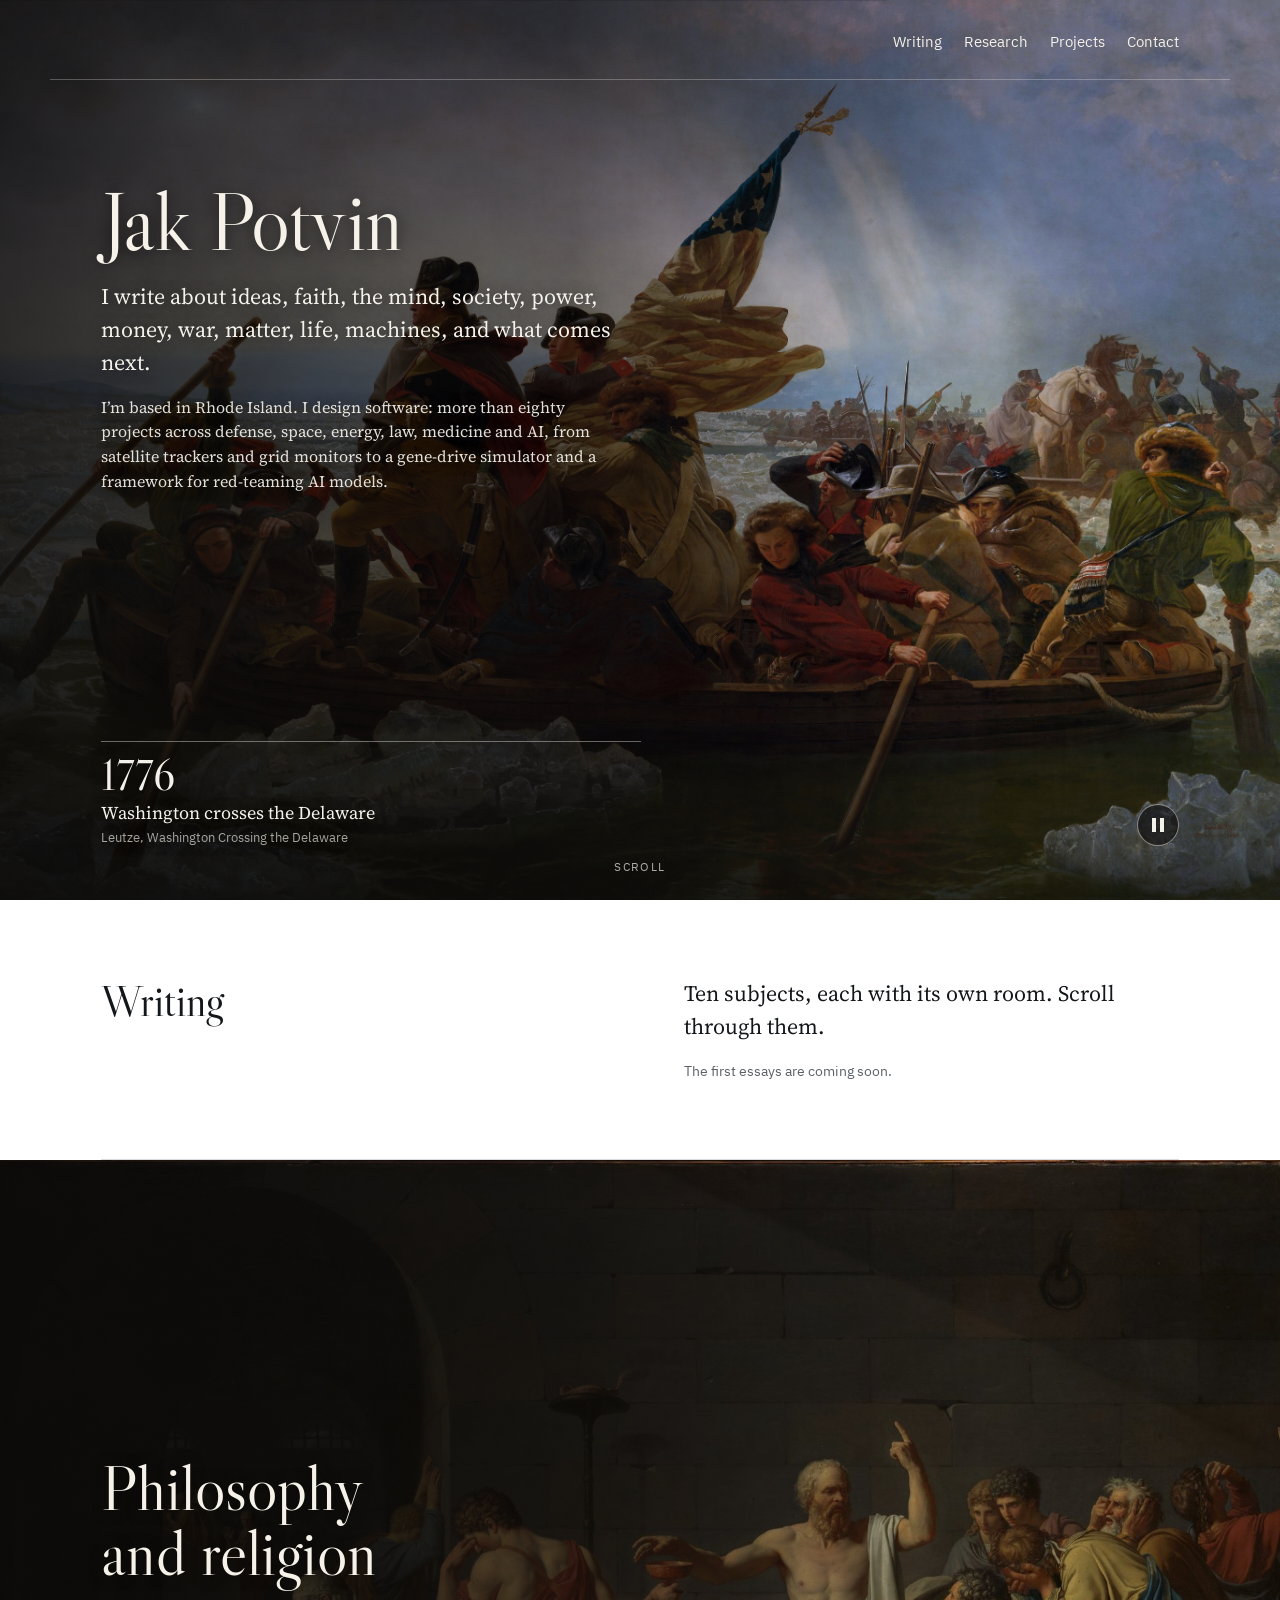
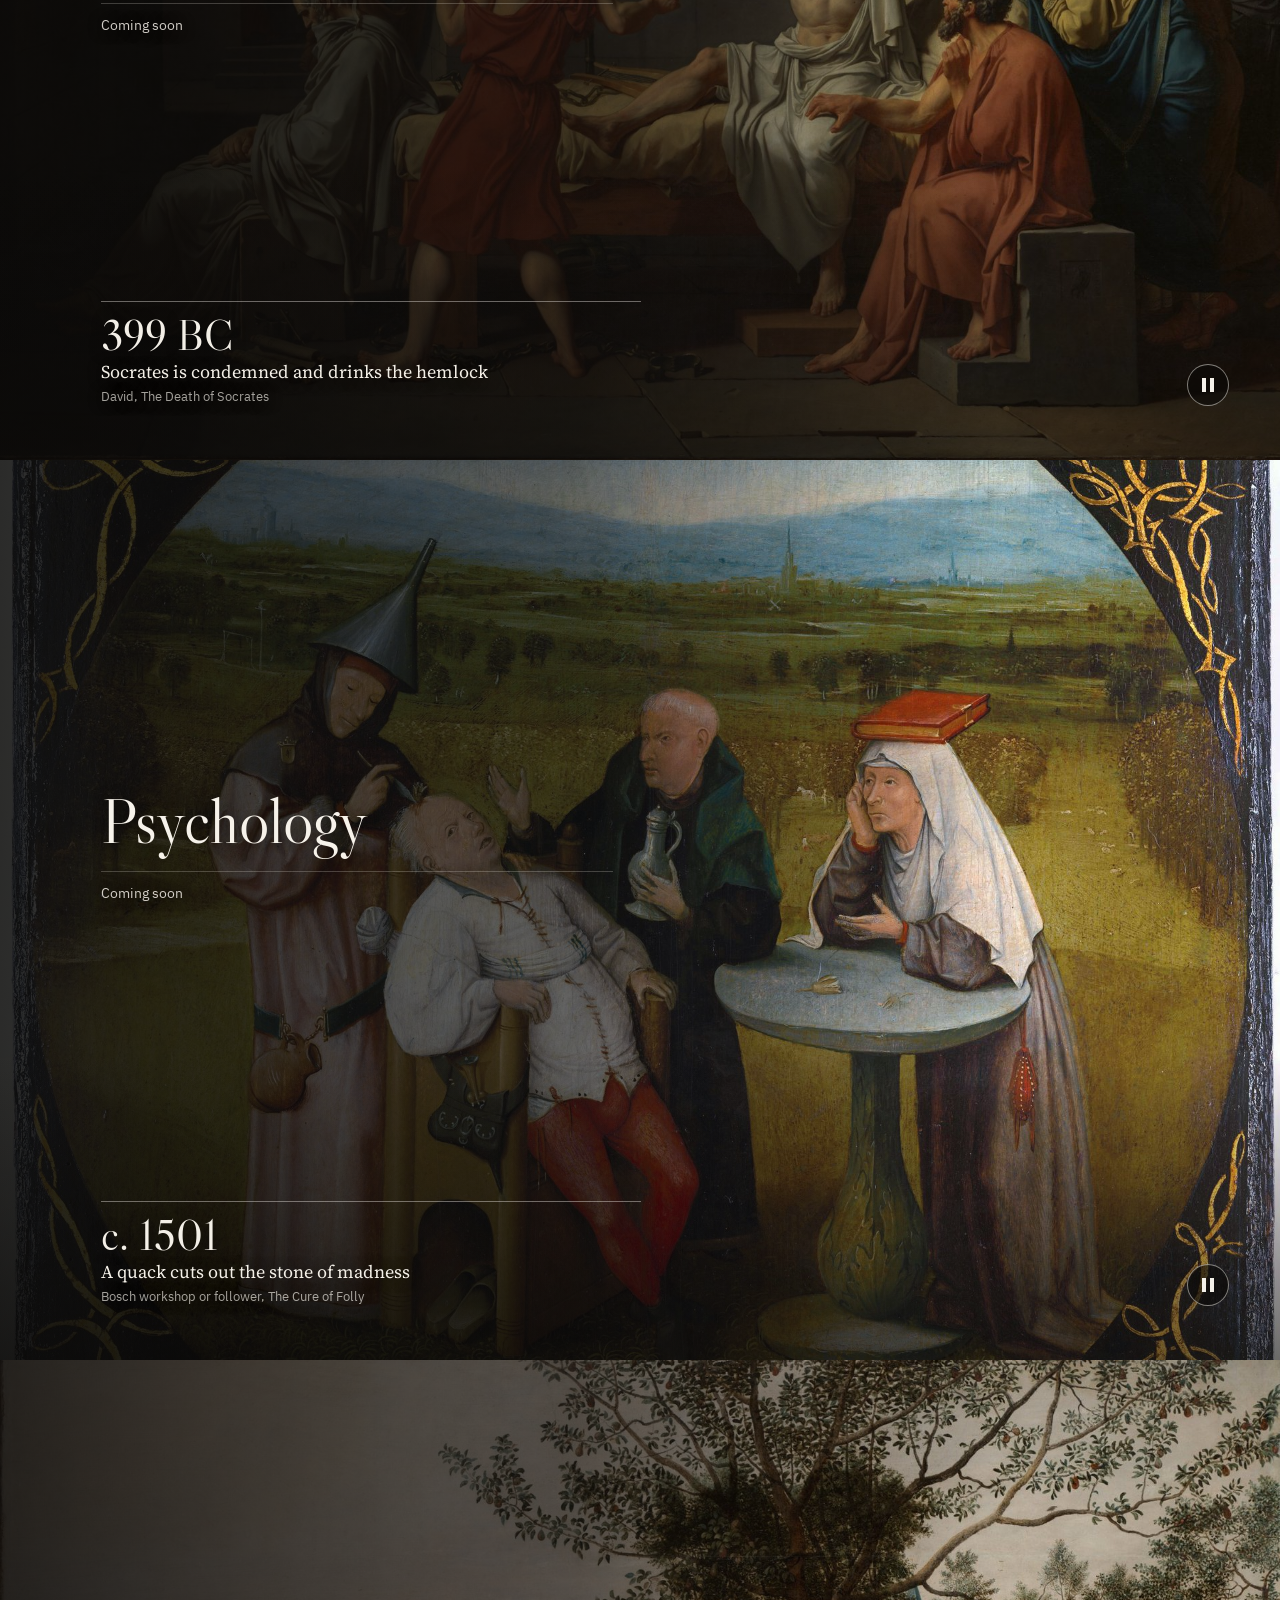
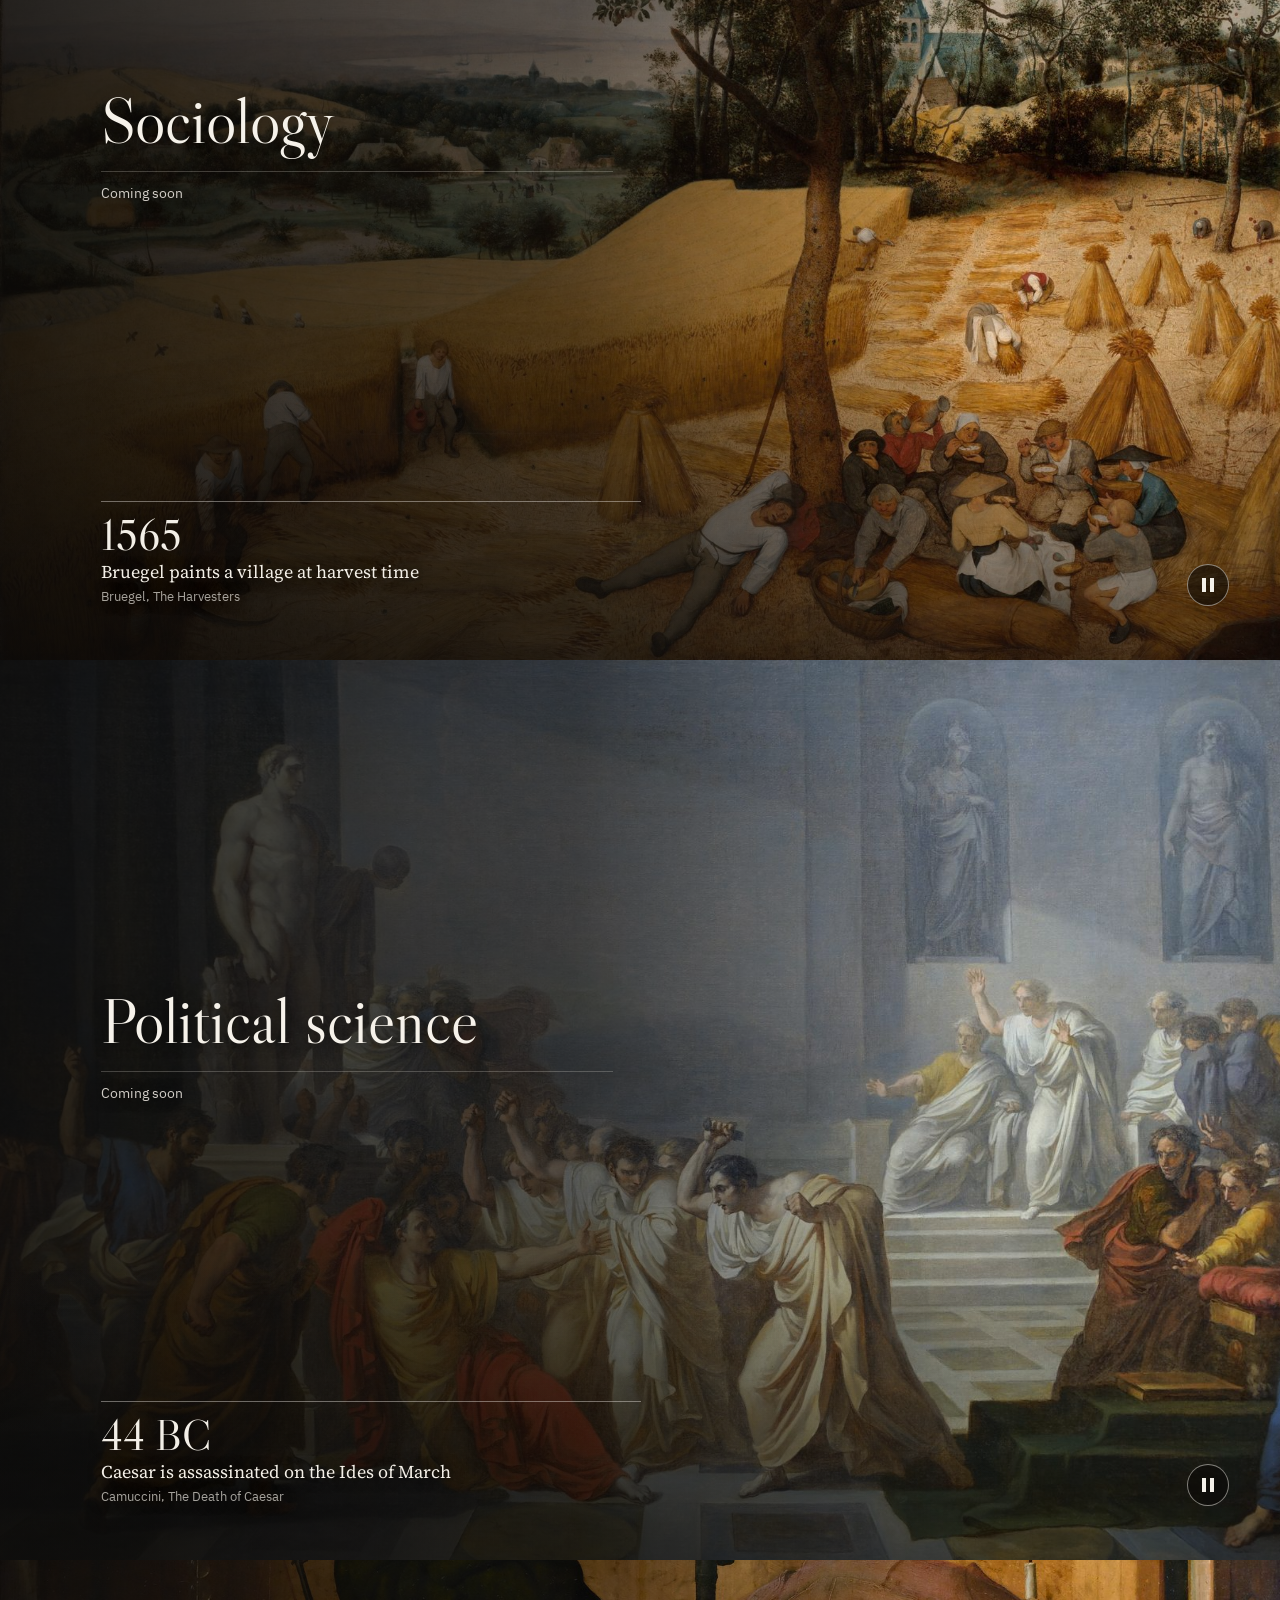
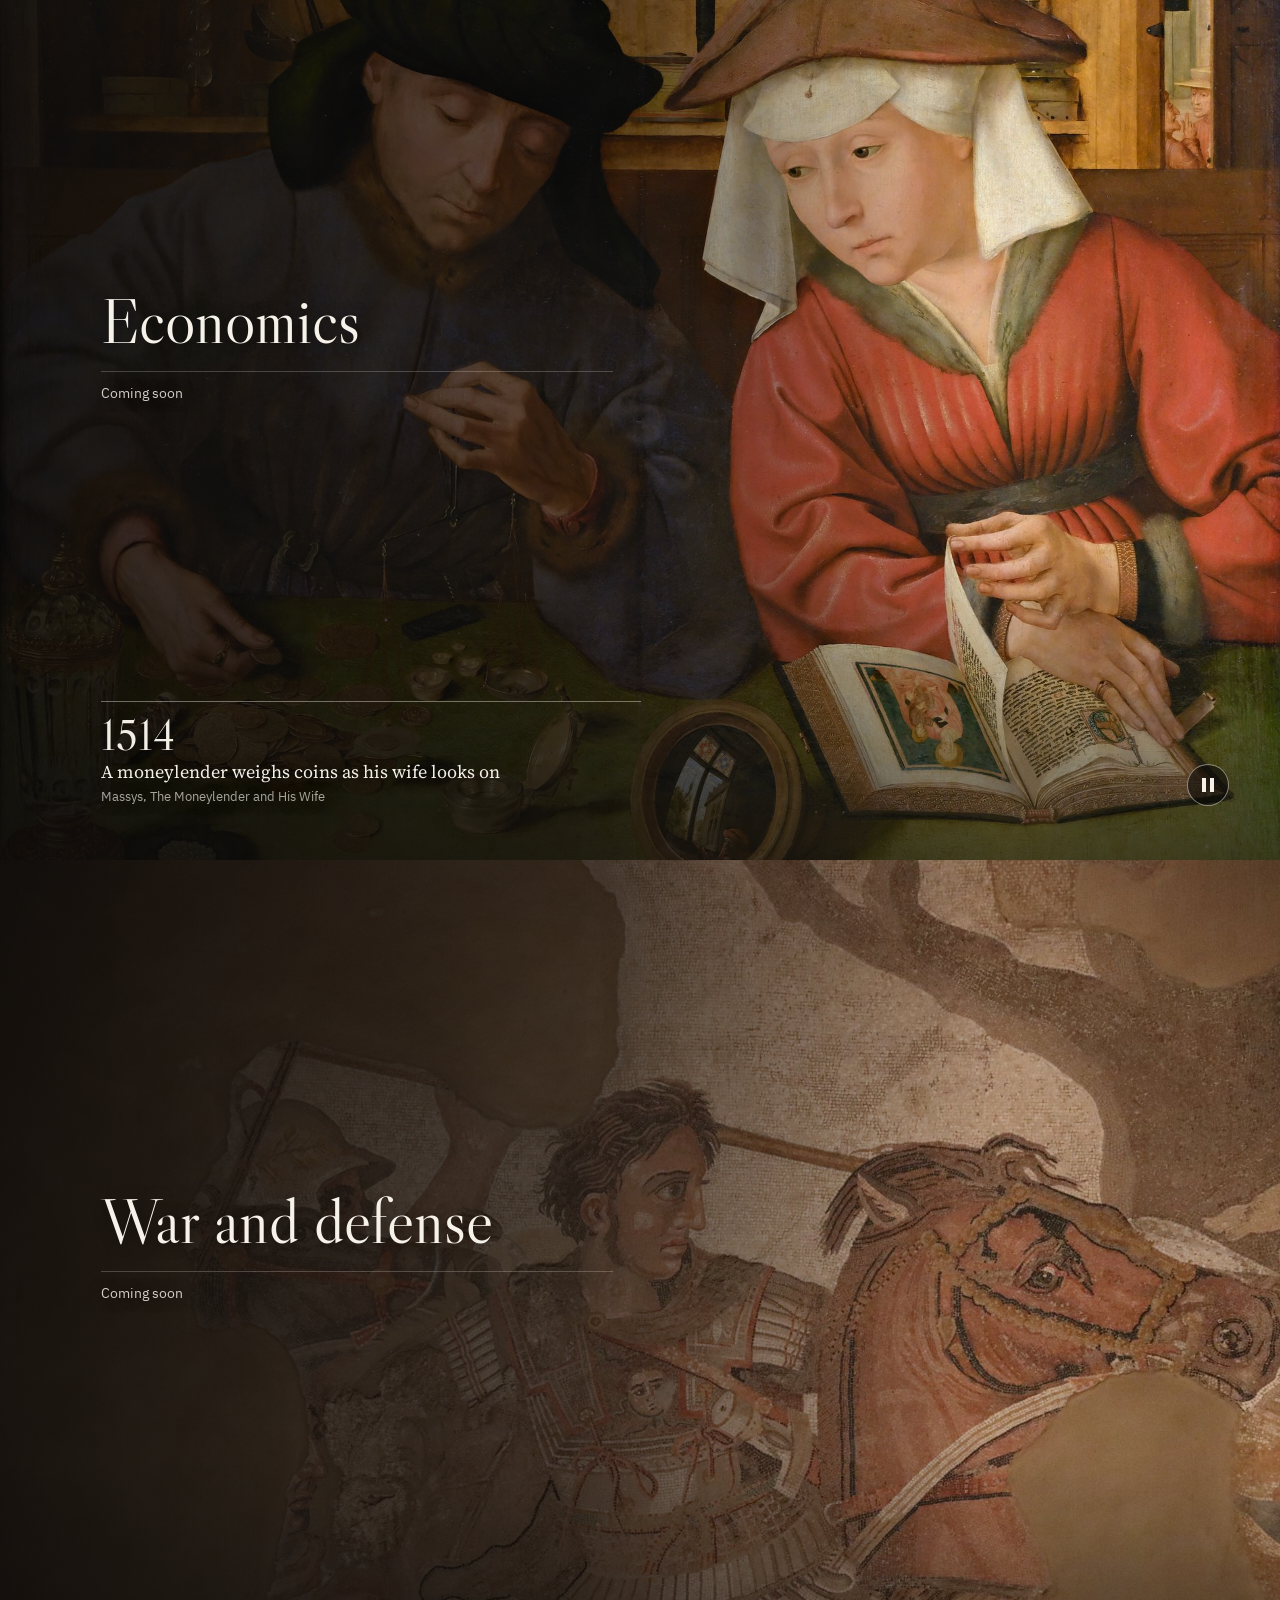
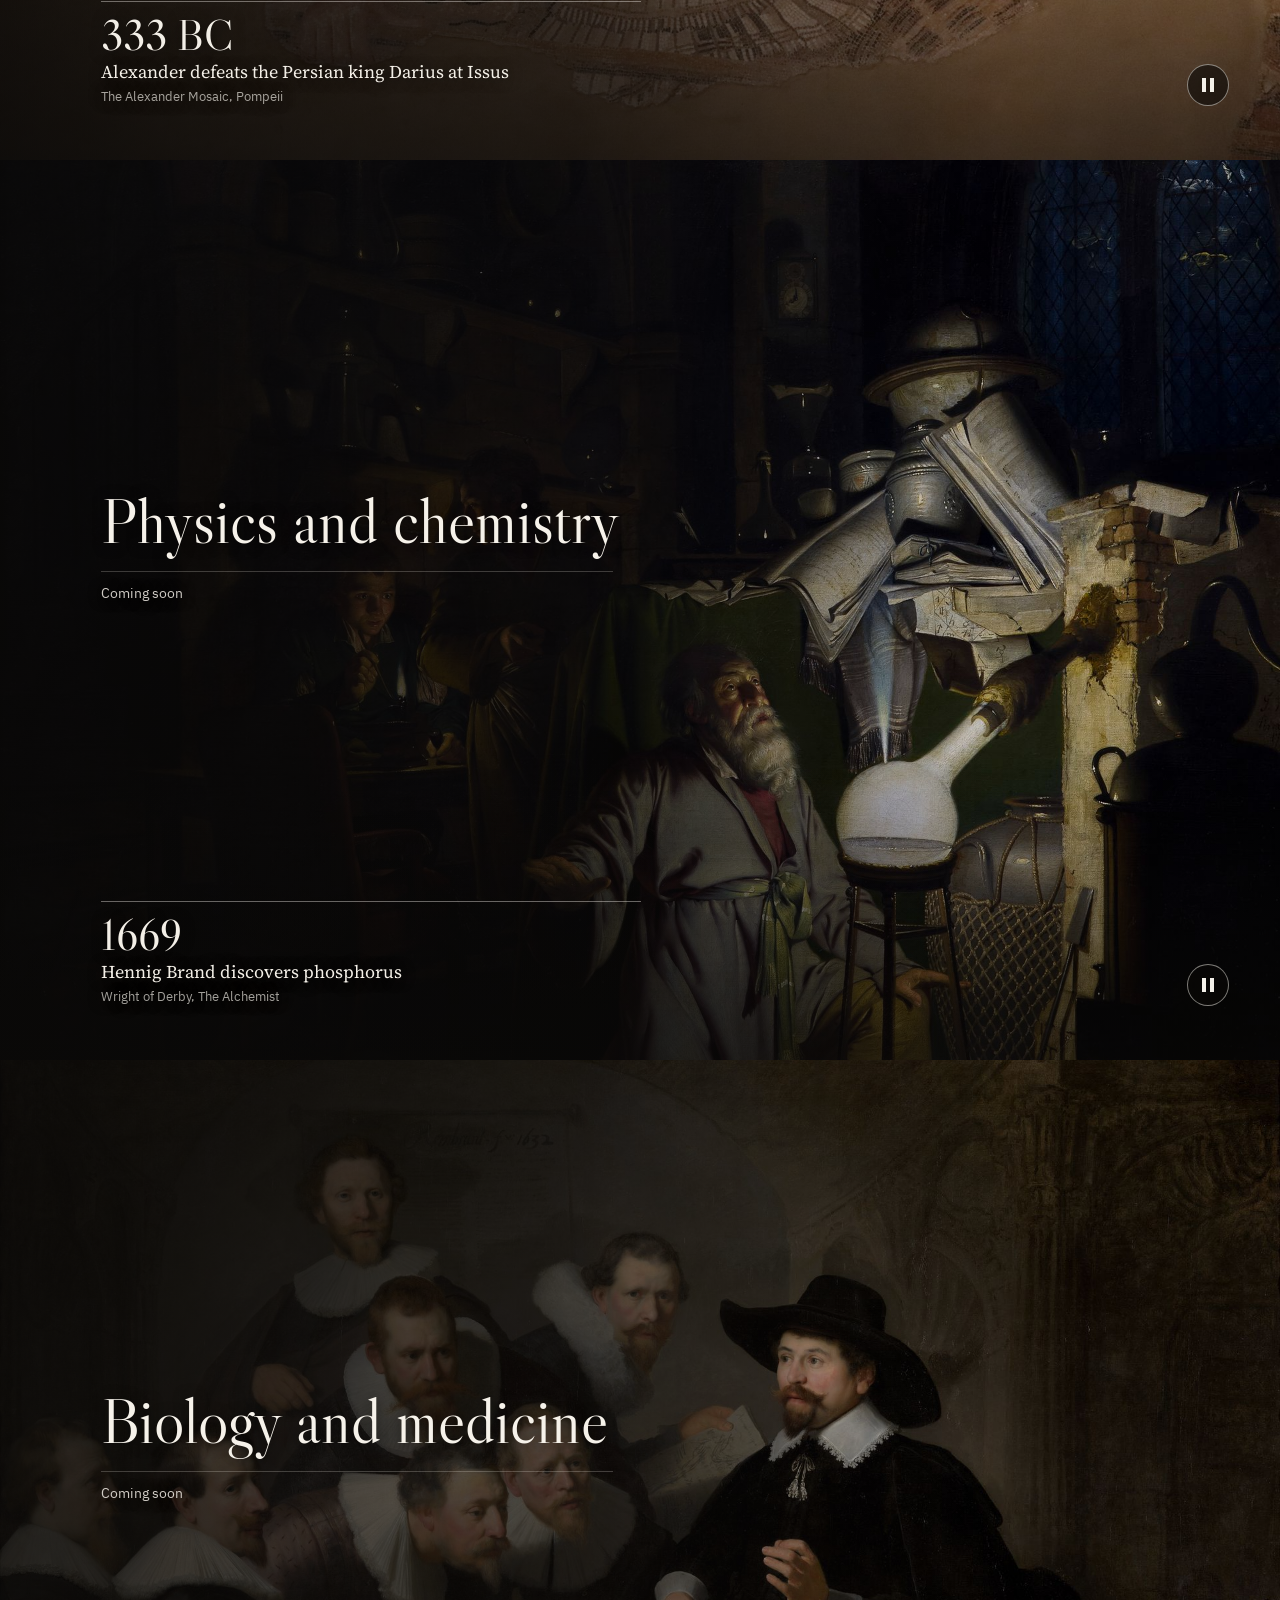
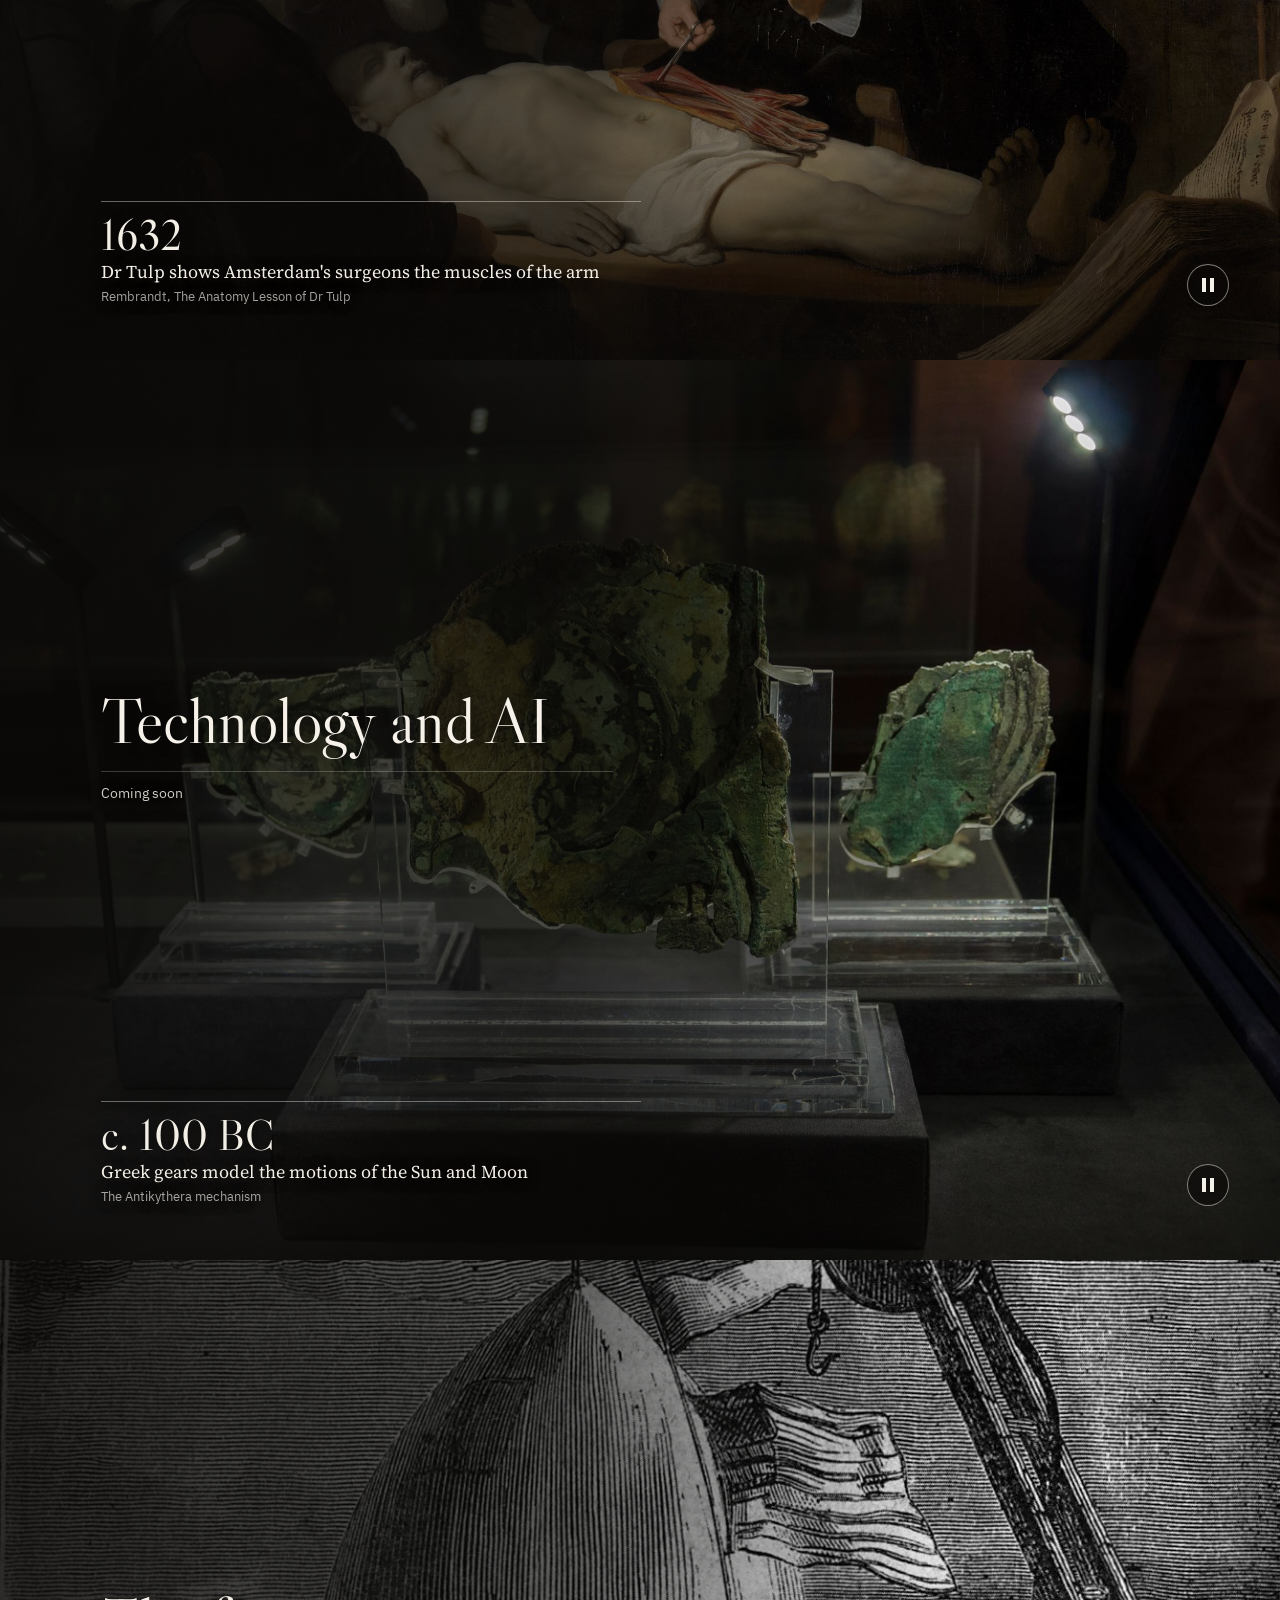
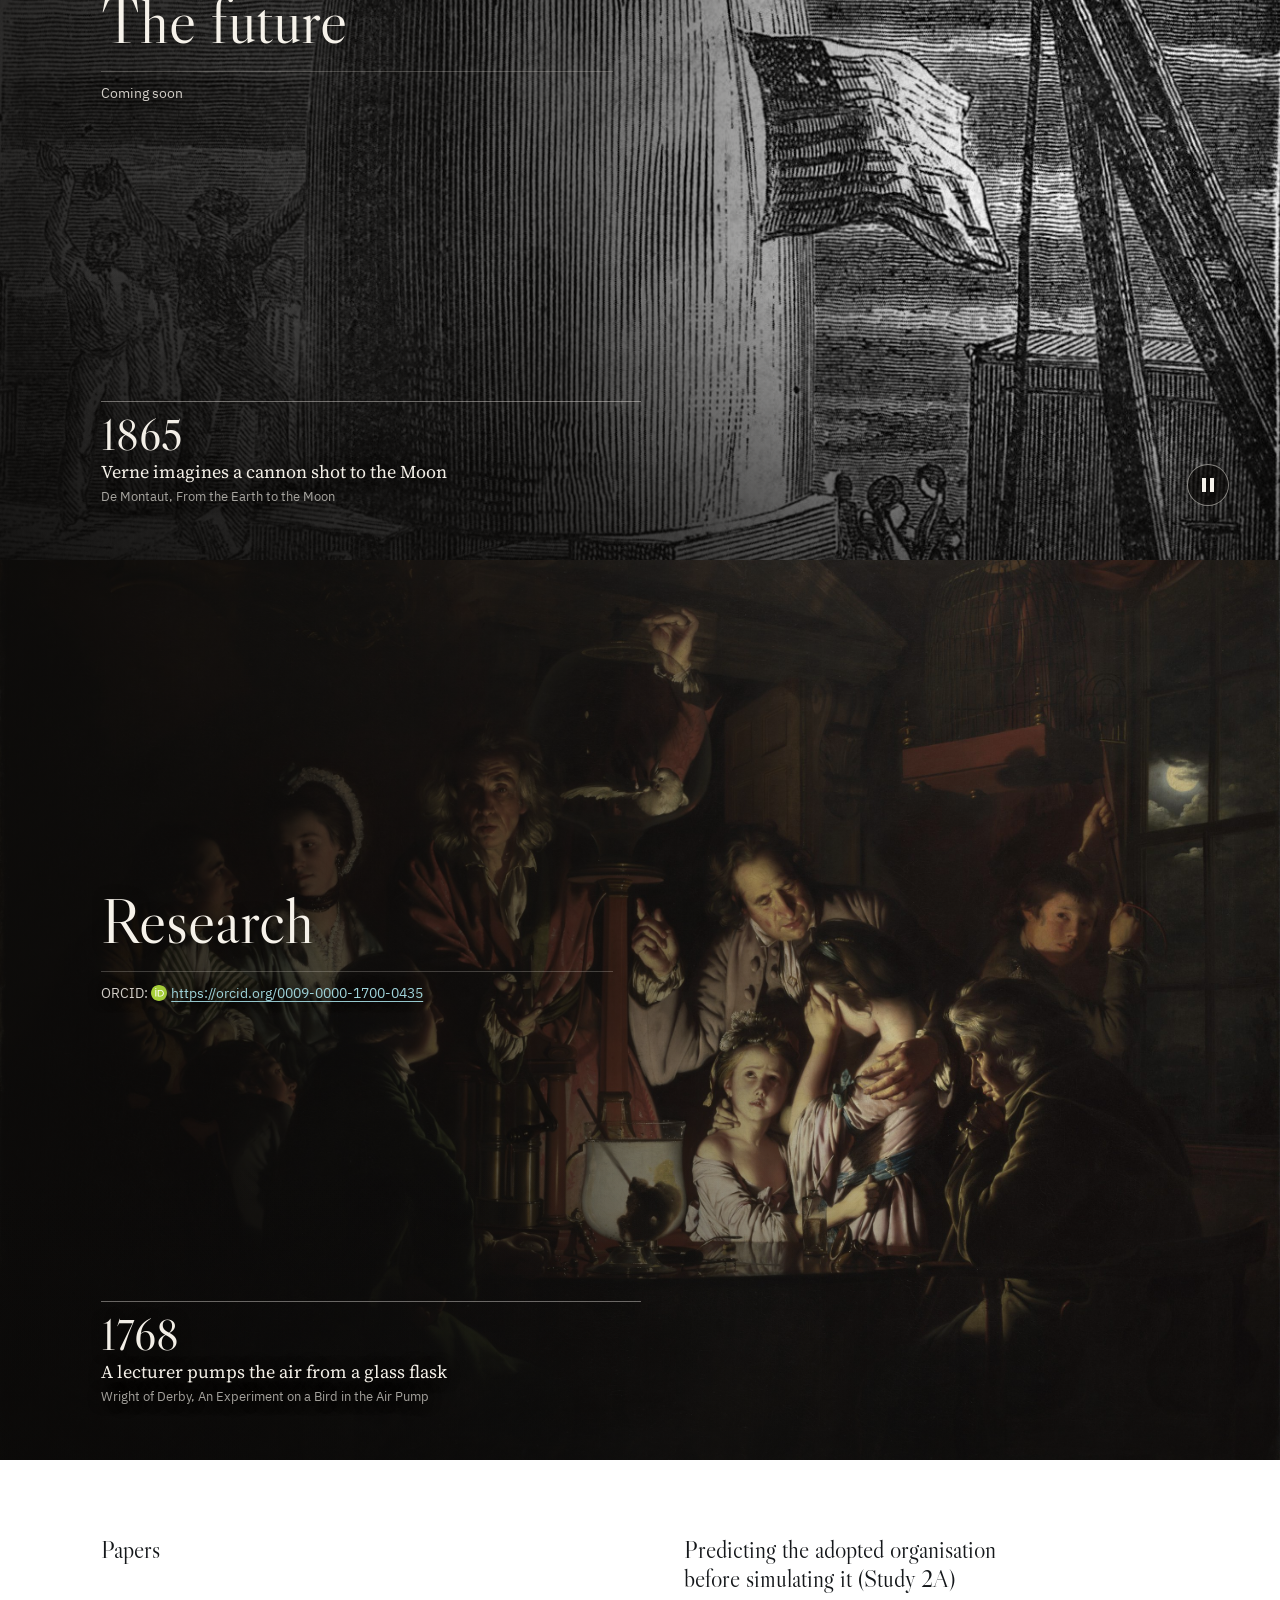
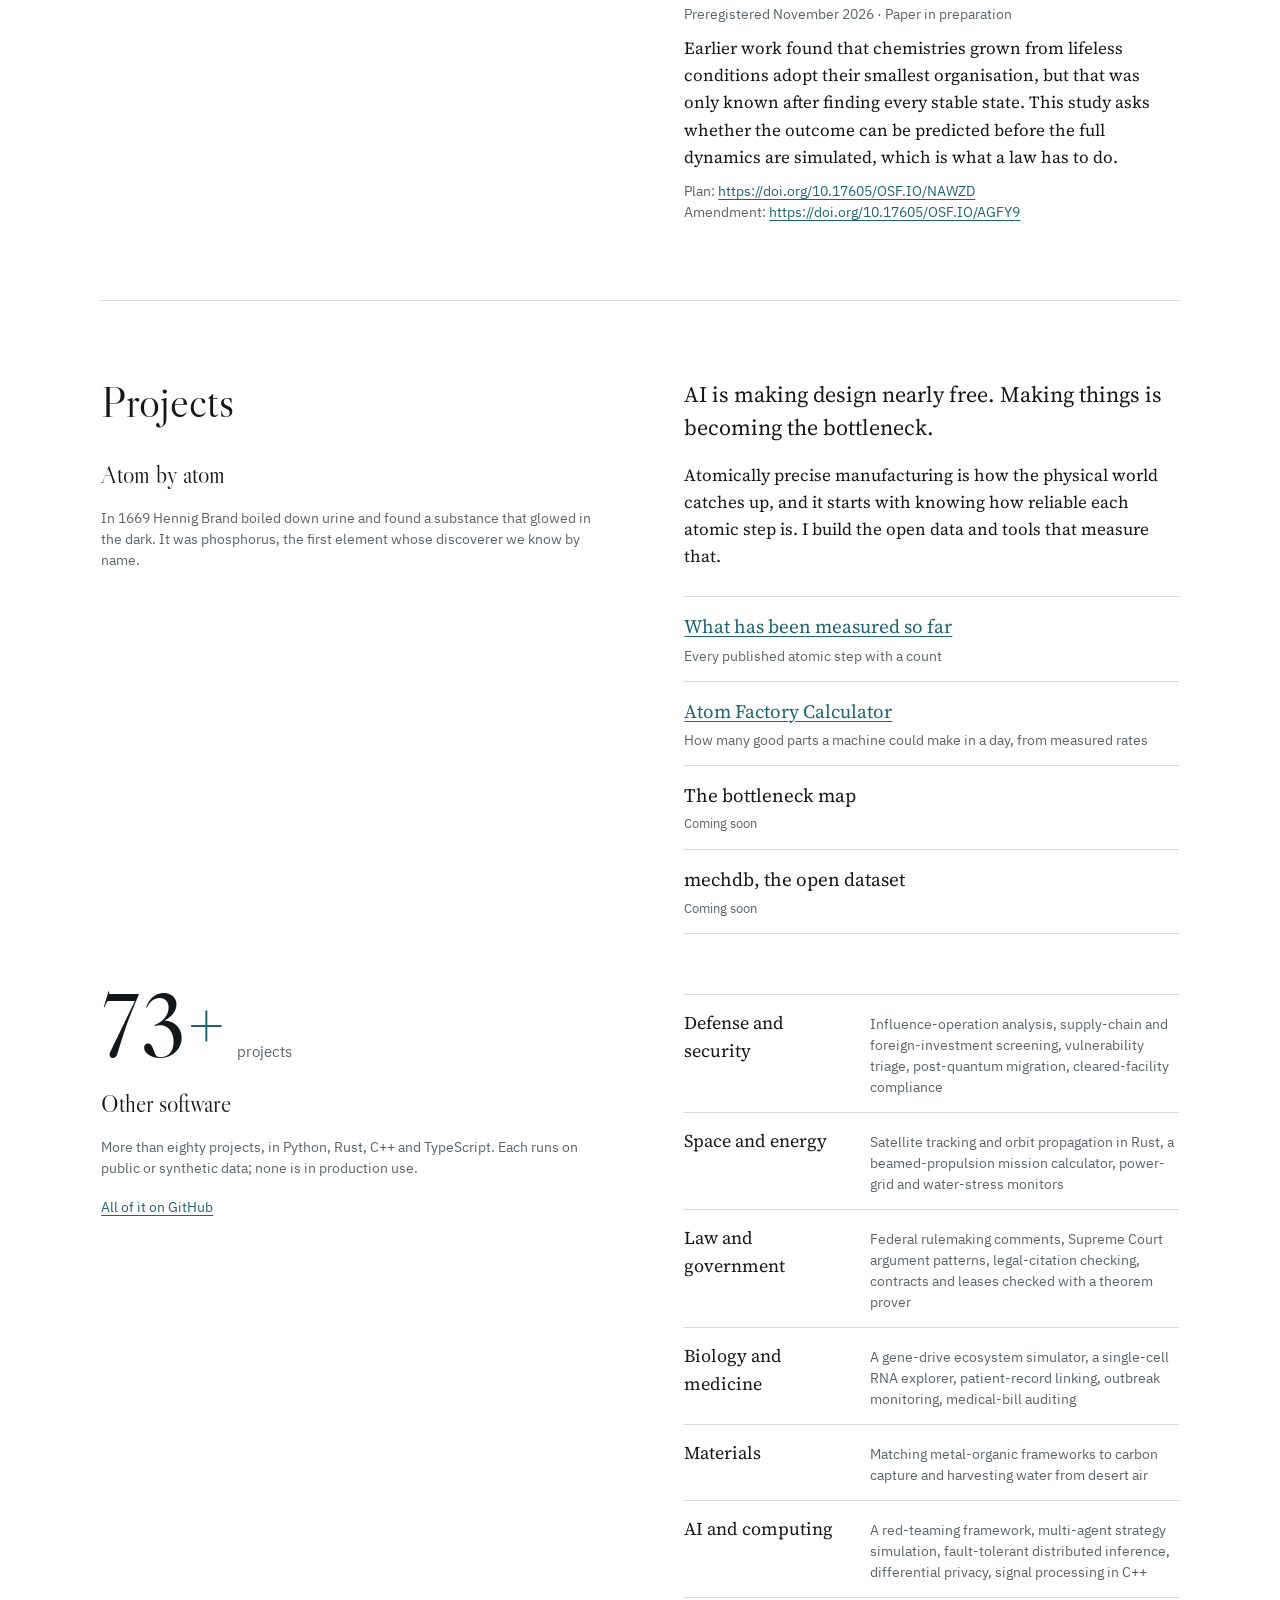
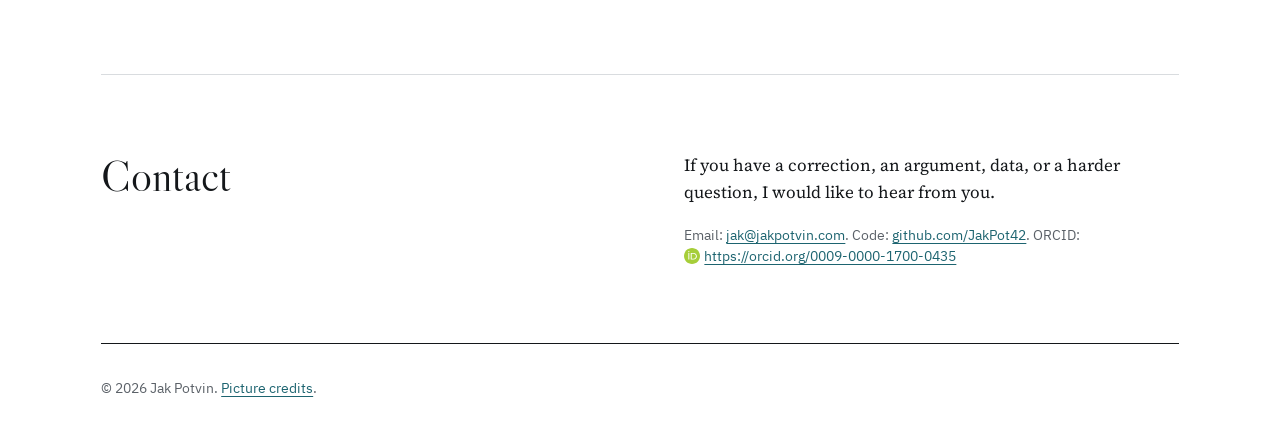
==== commit ea59466d: "Research opens with the Air Pump like a room, the first screen gains a Research button and the ballo" ====
--- a/site/index.html
+++ b/site/index.html
@@ -32,14 +32,14 @@
 <div class="intro-stage">
 <div class="hero">
 <div class="slides" aria-hidden="true">
-<figure class="slide on" data-yr="1776" data-what="Washington crosses the Delaware" data-subj="War and defense" data-href="#s-warfare" data-credit="Leutze, Washington Crossing the Delaware" data-no="XV"><img class="art" src="assets/img/washington-crossing.jpg" fetchpriority="high" alt="" style="--w:3000;--h:1922;--pos:35% 45%;object-position:35% 45%"></figure><figure class="slide" data-yr="c. 1666" data-what="Newton splits white light with a prism" data-subj="" data-href="" data-credit="Figuier, Newton and the prism" data-no="XI"><img class="art" data-src="assets/img/newton-prism.jpg" alt="" style="--w:2560;--h:1638;--pos:50% 45%;object-position:50% 45%"></figure><figure class="slide" data-yr="1772" data-what="Rhode Islanders burn the British ship Gaspee" data-subj="" data-href="" data-credit="Brownell, The Burning of the Gaspee" data-no="XIII"><img class="art" data-src="assets/img/gaspee-burning.jpg" alt="" style="--w:2560;--h:1608;--pos:45% 45%;object-position:45% 45%"></figure><figure class="slide" data-yr="1812" data-what="USS Constitution defeats HMS Guerriere" data-subj="" data-href="" data-credit="Birch, Constitution and Guerrière" data-no="XVIII"><img class="art" data-src="assets/img/constitution-guerriere.jpg" alt="" style="--w:2217;--h:1710;--pos:58% 60%;object-position:58% 60%"></figure><figure class="slide" data-yr="1846" data-what="Surgeons operate under ether for the first time in public" data-subj="" data-href="" data-credit="Hinckley, The First Operation Under Ether" data-no="XXI"><img class="art" data-src="assets/img/ether-first-operation.jpg" alt="" style="--w:2560;--h:2079;--pos:45% 55%;object-position:45% 55%"></figure><figure class="slide" data-yr="1859" data-what="London builds Bazalgette&#x27;s main drainage sewers" data-subj="" data-href="" data-credit="Illustrated London News, The main drainage" data-no="XXIII"><img class="art" data-src="assets/img/london-sewers-1859.jpg" alt="" style="--w:2000;--h:1517;--pos:55% 40%;object-position:55% 40%"></figure><figure class="slide" data-yr="1903" data-what="The Wright brothers make the first powered flight" data-subj="" data-href="" data-credit="Daniels, The first flight" data-no="XXVI"><img class="art" data-src="assets/img/wright-first-flight.jpg" alt="" style="--w:3000;--h:1872;--pos:58% 40%;object-position:58% 40%"></figure><figure class="slide" data-yr="1928" data-what="Fleming discovers penicillin" data-subj="" data-href="" data-credit="Gabain, Sir Alexander Fleming" data-no="XXIX"><img class="art" data-src="assets/img/fleming-gabain.jpg" alt="" style="--w:2970;--h:2360;--pos:35% 45%;object-position:35% 45%"></figure><figure class="slide" data-yr="1949" data-what="Marshall Plan aid arrives in France to help it rebuild" data-subj="" data-href="" data-credit="ECA, Marshall Plan aid in France" data-no="XXXII"><img class="art" data-src="assets/img/marshall-plan-france.jpg" alt="" style="--w:1946;--h:1594;--pos:50% 50%;object-position:50% 50%"></figure><figure class="slide" data-yr="1957" data-what="Laika becomes the first animal to orbit the Earth" data-subj="" data-href="" data-credit="Museum of Cosmonautics, Laika" data-no="XXXIII"><img class="art" data-src="assets/img/laika-1957.jpg" alt="" style="--w:1600;--h:1106;--pos:70% 40%;object-position:70% 40%"></figure><figure class="slide" data-yr="1960" data-what="Von Braun becomes the first director of NASA&#x27;s Marshall Space Flight Center" data-subj="" data-href="" data-credit="NASA, Von Braun at Marshall" data-no="XXXIV"><img class="art" data-src="assets/img/von-braun-office.jpg" alt="" style="--w:3000;--h:2315;--pos:65% 40%;object-position:65% 40%"></figure><figure class="slide" data-yr="1968" data-what="Apollo 8 sees the Earth rise over the Moon" data-subj="" data-href="" data-credit="Anders, Earthrise" data-no="XXXVI"><img class="art" data-src="assets/img/earthrise-apollo8.jpg" alt="" style="--w:3000;--h:1924;--pos:56% 45%;object-position:56% 45%"></figure><figure class="slide" data-yr="2007" data-what="Steve Jobs introduces the iPhone" data-subj="" data-href="" data-credit="Patterson, Jobs and the iPhone" data-no="XXXVIII"><img class="art" data-src="assets/img/iphone-2007.jpg" alt="" style="--w:1936;--h:1296;--pos:55% 45%;object-position:55% 45%"></figure><figure class="slide" data-yr="2021" data-what="An F-22 Raptor banks over a New Hampshire air show" data-subj="" data-href="" data-credit="Tucker, F-22 Raptor" data-no="XLIII"><img class="art" data-src="assets/img/f22-raptor.jpg" alt="" style="--w:2000;--h:1333;--pos:60% 45%;object-position:60% 45%"></figure><figure class="slide" data-yr="2024" data-what="SpaceX catches a returning booster with the launch tower&#x27;s arms" data-subj="" data-href="" data-credit="Jurvetson, The booster caught" data-no="XLV"><img class="art" data-src="assets/img/starship-booster-catch.jpg" alt="" style="--w:3000;--h:2298;--pos:30% 6%;object-position:30% 6%"></figure>
+<figure class="slide on" data-yr="1776" data-what="Washington crosses the Delaware" data-subj="War and defense" data-href="#s-warfare" data-credit="Leutze, Washington Crossing the Delaware" data-no="XVI"><img class="art" src="assets/img/washington-crossing.jpg" fetchpriority="high" alt="" style="--w:3000;--h:1922;--pos:35% 45%;object-position:35% 45%"></figure><figure class="slide" data-yr="c. 1666" data-what="Newton splits white light with a prism" data-subj="" data-href="" data-credit="Figuier, Newton and the prism" data-no="XI"><img class="art" data-src="assets/img/newton-prism.jpg" alt="" style="--w:2560;--h:1638;--pos:50% 45%;object-position:50% 45%"></figure><figure class="slide" data-yr="1772" data-what="Rhode Islanders burn the British ship Gaspee" data-subj="" data-href="" data-credit="Brownell, The Burning of the Gaspee" data-no="XIV"><img class="art" data-src="assets/img/gaspee-burning.jpg" alt="" style="--w:2560;--h:1608;--pos:45% 45%;object-position:45% 45%"></figure><figure class="slide" data-yr="1783" data-what="Charles and Robert fly the first hydrogen balloon to carry people" data-subj="" data-href="" data-credit="Charles and Robert&#x27;s balloon" data-no="XVII"><img class="art" data-src="assets/img/balloon-1783.jpg" alt="" style="--w:2560;--h:2032;--pos:60% 35%;object-position:60% 35%"></figure><figure class="slide" data-yr="1812" data-what="USS Constitution defeats HMS Guerriere" data-subj="" data-href="" data-credit="Birch, Constitution and Guerrière" data-no="XX"><img class="art" data-src="assets/img/constitution-guerriere.jpg" alt="" style="--w:2217;--h:1710;--pos:58% 60%;object-position:58% 60%"></figure><figure class="slide" data-yr="1846" data-what="Surgeons operate under ether for the first time in public" data-subj="" data-href="" data-credit="Hinckley, The First Operation Under Ether" data-no="XXIII"><img class="art" data-src="assets/img/ether-first-operation.jpg" alt="" style="--w:2560;--h:2079;--pos:45% 55%;object-position:45% 55%"></figure><figure class="slide" data-yr="1859" data-what="London builds Bazalgette&#x27;s main drainage sewers" data-subj="" data-href="" data-credit="Illustrated London News, The main drainage" data-no="XXV"><img class="art" data-src="assets/img/london-sewers-1859.jpg" alt="" style="--w:2000;--h:1517;--pos:55% 40%;object-position:55% 40%"></figure><figure class="slide" data-yr="1903" data-what="The Wright brothers make the first powered flight" data-subj="" data-href="" data-credit="Daniels, The first flight" data-no="XXVIII"><img class="art" data-src="assets/img/wright-first-flight.jpg" alt="" style="--w:3000;--h:1872;--pos:58% 40%;object-position:58% 40%"></figure><figure class="slide" data-yr="1928" data-what="Fleming discovers penicillin" data-subj="" data-href="" data-credit="Gabain, Sir Alexander Fleming" data-no="XXXI"><img class="art" data-src="assets/img/fleming-gabain.jpg" alt="" style="--w:2970;--h:2360;--pos:35% 45%;object-position:35% 45%"></figure><figure class="slide" data-yr="1949" data-what="Marshall Plan aid arrives in France to help it rebuild" data-subj="" data-href="" data-credit="ECA, Marshall Plan aid in France" data-no="XXXIV"><img class="art" data-src="assets/img/marshall-plan-france.jpg" alt="" style="--w:1946;--h:1594;--pos:50% 50%;object-position:50% 50%"></figure><figure class="slide" data-yr="1957" data-what="Laika becomes the first animal to orbit the Earth" data-subj="" data-href="" data-credit="Museum of Cosmonautics, Laika" data-no="XXXV"><img class="art" data-src="assets/img/laika-1957.jpg" alt="" style="--w:1600;--h:1106;--pos:70% 40%;object-position:70% 40%"></figure><figure class="slide" data-yr="1960" data-what="Von Braun becomes the first director of NASA&#x27;s Marshall Space Flight Center" data-subj="" data-href="" data-credit="NASA, Von Braun at Marshall" data-no="XXXVI"><img class="art" data-src="assets/img/von-braun-office.jpg" alt="" style="--w:3000;--h:2315;--pos:65% 40%;object-position:65% 40%"></figure><figure class="slide" data-yr="1968" data-what="Apollo 8 sees the Earth rise over the Moon" data-subj="" data-href="" data-credit="Anders, Earthrise" data-no="XXXVIII"><img class="art" data-src="assets/img/earthrise-apollo8.jpg" alt="" style="--w:3000;--h:1924;--pos:56% 45%;object-position:56% 45%"></figure><figure class="slide" data-yr="2007" data-what="Steve Jobs introduces the iPhone" data-subj="" data-href="" data-credit="Patterson, Jobs and the iPhone" data-no="XL"><img class="art" data-src="assets/img/iphone-2007.jpg" alt="" style="--w:1936;--h:1296;--pos:55% 45%;object-position:55% 45%"></figure><figure class="slide" data-yr="2021" data-what="An F-22 Raptor banks over a New Hampshire air show" data-subj="" data-href="" data-credit="Tucker, F-22 Raptor" data-no="XLV"><img class="art" data-src="assets/img/f22-raptor.jpg" alt="" style="--w:2000;--h:1333;--pos:60% 45%;object-position:60% 45%"></figure><figure class="slide" data-yr="2024" data-what="SpaceX catches a returning booster with the launch tower&#x27;s arms" data-subj="" data-href="" data-credit="Jurvetson, The booster caught" data-no="XLVII"><img class="art" data-src="assets/img/starship-booster-catch.jpg" alt="" style="--w:3000;--h:2298;--pos:30% 6%;object-position:30% 6%"></figure>
 </div>
 <div class="shade" aria-hidden="true"></div>
 <div class="intro-text">
 <h1>Jak Potvin</h1>
 <p class="lede">I write about ideas, faith, the mind, society, power, money, war, matter, life, machines, and what comes next.</p>
 <p class="note">I’m based in Rhode Island. I design software: more than eighty projects across defense, space, energy, law, medicine and AI, from satellite trackers and grid monitors to a gene-drive simulator and a framework for red-teaming AI models.</p>
-<nav class="intro-links" aria-label="Jump to"><a href="#projects">Projects</a> <a href="#writing">Writing</a></nav>
+<nav class="intro-links" aria-label="Jump to"><a href="#projects">Projects</a> <a href="#writing">Writing</a> <a href="#research">Research</a></nav>
 </div>
 <div class="caption">
 <span class="yr">1776</span>
@@ -60,12 +60,12 @@
 </div>
 </div>
 </section>
-<div class="rooms"><section class="room" id="s-philosophy" aria-labelledby="s-philosophy-h"><div class="room-stick"><div class="room-bg" aria-hidden="true"><div class="slides"><figure class="slide on" data-yr="399 BC" data-what="Socrates is condemned and drinks the hemlock" data-subj="Philosophy and religion" data-href="#s-philosophy" data-credit="David, The Death of Socrates" data-no="I"><img class="art" data-src="assets/img/death-of-socrates.jpg" alt="" style="--w:2000;--h:1319;--pos:55% 45%;object-position:55% 45%"><noscript><img class="art" src="assets/img/death-of-socrates.jpg" loading="lazy" alt="" style="--w:2000;--h:1319;--pos:55% 45%;object-position:55% 45%"></noscript></figure><figure class="slide" data-yr="c. 400" data-what="Augustine writes the Confessions" data-subj="Philosophy and religion" data-href="#s-philosophy" data-credit="Botticelli, Saint Augustine in His Study" data-no="V"><img class="art" data-src="assets/img/botticelli-augustine.jpg" alt="" style="--w:1775;--h:2758;--pos:50% 30%;object-position:50% 30%"></figure><figure class="slide" data-yr="c. 1817" data-what="Friedrich&#x27;s wanderer looks out over a sea of fog" data-subj="Philosophy and religion" data-href="#s-philosophy" data-credit="Friedrich, Wanderer above the Sea of Fog" data-no="XX"><img class="art" data-src="assets/img/wanderer-sea-of-fog.jpg" alt="" style="--w:1920;--h:2463;--pos:50% 42%;object-position:50% 42%"></figure></div><div class="room-shade"></div></div><div class="room-words"><div class="room-text"><h2 id="s-philosophy-h">Philosophy and religion</h2><p class="room-soon">Coming soon</p></div><div class="caption"><span class="yr">399 BC</span> <span class="what">Socrates is condemned and drinks the hemlock</span> <span class="credit">David, The Death of Socrates</span></div></div></div></section><section class="room" id="s-psychology" aria-labelledby="s-psychology-h"><div class="room-stick"><div class="room-bg" aria-hidden="true"><div class="slides"><figure class="slide on" data-yr="c. 1501" data-what="A quack cuts out the stone of madness" data-subj="Psychology" data-href="#s-psychology" data-credit="Bosch workshop or follower, The Cure of Folly" data-no="VII"><img class="art" data-src="assets/img/bosch-cure-of-folly.jpg" alt="" style="--w:1920;--h:2695;--pos:50% 50%;object-position:50% 50%"><noscript><img class="art" src="assets/img/bosch-cure-of-folly.jpg" loading="lazy" alt="" style="--w:1920;--h:2695;--pos:50% 50%;object-position:50% 50%"></noscript></figure><figure class="slide" data-yr="c. 1815" data-what="Goya paints the inmates of a madhouse" data-subj="Psychology" data-href="#s-psychology" data-credit="Goya, The Madhouse" data-no="XIX"><img class="art" data-src="assets/img/goya-madhouse.jpg" alt="" style="--w:2000;--h:1285;--pos:58% 62%;object-position:58% 62%"></figure><figure class="slide" data-yr="c. 1921" data-what="Freud, the founder of psychoanalysis" data-subj="Psychology" data-href="#s-psychology" data-credit="Halberstadt, Sigmund Freud" data-no="XXVIII"><img class="art" data-src="assets/img/freud-halberstadt.jpg" alt="" style="--w:1625;--h:2201;--pos:50% 4%;object-position:50% 4%"></figure></div><div class="room-shade"></div></div><div class="room-words"><div class="room-text"><h2 id="s-psychology-h">Psychology</h2><p class="room-soon">Coming soon</p></div><div class="caption"><span class="yr">c. 1501</span> <span class="what">A quack cuts out the stone of madness</span> <span class="credit">Bosch workshop or follower, The Cure of Folly</span></div></div></div></section><section class="room" id="s-sociology" aria-labelledby="s-sociology-h"><div class="room-stick"><div class="room-bg" aria-hidden="true"><div class="slides"><figure class="slide on" data-yr="1565" data-what="Bruegel paints a village at harvest time" data-subj="Sociology" data-href="#s-sociology" data-credit="Bruegel, The Harvesters" data-no="IX"><img class="art" data-src="assets/img/bruegel-harvesters.jpg" alt="" style="--w:1800;--h:1327;--pos:55% 60%;object-position:55% 60%"><noscript><img class="art" src="assets/img/bruegel-harvesters.jpg" loading="lazy" alt="" style="--w:1800;--h:1327;--pos:55% 60%;object-position:55% 60%"></noscript></figure><figure class="slide" data-yr="1884" data-what="Parisians of every class share a Sunday afternoon" data-subj="Sociology" data-href="#s-sociology" data-credit="Seurat, A Sunday on La Grande Jatte" data-no="XXV"><img class="art" data-src="assets/img/seurat-grande-jatte.jpg" alt="" style="--w:1686;--h:1130;--pos:50% 50%;object-position:50% 50%"></figure><figure class="slide" data-yr="2017" data-what="Crowds cross at Shibuya, Tokyo" data-subj="Sociology" data-href="#s-sociology" data-credit="Shibuya Crossing, Tokyo" data-no="XL"><img class="art" data-src="assets/img/shibuya-crossing.jpg" alt="" style="--w:2000;--h:1333;--pos:55% 65%;object-position:55% 65%"></figure></div><div class="room-shade"></div></div><div class="room-words"><div class="room-text"><h2 id="s-sociology-h">Sociology</h2><p class="room-soon">Coming soon</p></div><div class="caption"><span class="yr">1565</span> <span class="what">Bruegel paints a village at harvest time</span> <span class="credit">Bruegel, The Harvesters</span></div></div></div></section><section class="room" id="s-politics" aria-labelledby="s-politics-h"><div class="room-stick"><div class="room-bg" aria-hidden="true"><div class="slides"><figure class="slide on" data-yr="44 BC" data-what="Caesar is assassinated on the Ides of March" data-subj="Political science" data-href="#s-politics" data-credit="Camuccini, The Death of Caesar" data-no="IV"><img class="art" data-src="assets/img/death-of-caesar.jpg" alt="" style="--w:2000;--h:1136;--pos:40% 62%;object-position:40% 62%"><noscript><img class="art" src="assets/img/death-of-caesar.jpg" loading="lazy" alt="" style="--w:2000;--h:1136;--pos:40% 62%;object-position:40% 62%"></noscript></figure><figure class="slide" data-yr="1215" data-what="King John seals Magna Carta at Runnymede" data-subj="Political science" data-href="#s-politics" data-credit="Magna Carta, 1215" data-no="VI"><img class="art" data-src="assets/img/magna-carta.jpg" alt="" style="--w:2000;--h:1333;--pos:50% 40%;object-position:50% 40%"></figure><figure class="slide" data-yr="1989" data-what="The Berlin Wall is opened at the Brandenburg Gate" data-subj="Political science" data-href="#s-politics" data-credit="U.S. Air Force, The Berlin Wall opened" data-no="XXXVII"><img class="art" data-src="assets/img/berlin-wall-1989.jpg" alt="" style="--w:2000;--h:1333;--pos:55% 55%;object-position:55% 55%"></figure></div><div class="room-shade"></div></div><div class="room-words"><div class="room-text"><h2 id="s-politics-h">Political science</h2><p class="room-soon">Coming soon</p></div><div class="caption"><span class="yr">44 BC</span> <span class="what">Caesar is assassinated on the Ides of March</span> <span class="credit">Camuccini, The Death of Caesar</span></div></div></div></section><section class="room" id="s-economics" aria-labelledby="s-economics-h"><div class="room-stick"><div class="room-bg" aria-hidden="true"><div class="slides"><figure class="slide on" data-yr="1514" data-what="A moneylender weighs coins as his wife looks on" data-subj="Economics" data-href="#s-economics" data-credit="Massys, The Moneylender and His Wife" data-no="VIII"><img class="art" data-src="assets/img/massys-moneylender.jpg" alt="" style="--w:1920;--h:2021;--pos:50% 60%;object-position:50% 60%"><noscript><img class="art" src="assets/img/massys-moneylender.jpg" loading="lazy" alt="" style="--w:1920;--h:2021;--pos:50% 60%;object-position:50% 60%"></noscript></figure><figure class="slide" data-yr="1776" data-what="Adam Smith publishes The Wealth of Nations" data-subj="Economics" data-href="#s-economics" data-credit="Stoddart, Adam Smith" data-no="XIV"><img class="art" data-src="assets/img/adam-smith-statue.jpg" alt="" style="--w:1920;--h:2877;--pos:66% 10%;object-position:66% 10%"></figure><figure class="slide" data-yr="1913" data-what="Ford&#x27;s moving assembly line begins" data-subj="Economics" data-href="#s-economics" data-credit="Ford assembly line, 1913" data-no="XXVII"><img class="art" data-src="assets/img/ford-assembly-line.jpg" alt="" style="--w:2000;--h:1443;--pos:45% 50%;object-position:45% 50%"></figure></div><div class="room-shade"></div></div><div class="room-words"><div class="room-text"><h2 id="s-economics-h">Economics</h2><p class="room-soon">Coming soon</p></div><div class="caption"><span class="yr">1514</span> <span class="what">A moneylender weighs coins as his wife looks on</span> <span class="credit">Massys, The Moneylender and His Wife</span></div></div></div></section><section class="room" id="s-warfare" aria-labelledby="s-warfare-h"><div class="room-stick"><div class="room-bg" aria-hidden="true"><div class="slides"><figure class="slide on" data-yr="333 BC" data-what="Alexander defeats the Persian king Darius at Issus" data-subj="War and defense" data-href="#s-warfare" data-credit="The Alexander Mosaic, Pompeii" data-no="II"><img class="art" data-src="assets/img/alexander-mosaic.jpg" alt="" style="--w:2000;--h:1333;--pos:52% 40%;object-position:52% 40%"><noscript><img class="art" src="assets/img/alexander-mosaic.jpg" loading="lazy" alt="" style="--w:2000;--h:1333;--pos:52% 40%;object-position:52% 40%"></noscript></figure><figure class="slide" data-yr="1800" data-what="Napoleon crosses the Alps" data-subj="War and defense" data-href="#s-warfare" data-credit="David, Napoleon Crossing the Alps" data-no="XVII"><img class="art" data-src="assets/img/napoleon-alps.jpg" alt="" style="--w:1920;--h:2294;--pos:60% 30%;object-position:60% 30%"></figure><figure class="slide" data-yr="1945" data-what="Marines raise the flag on Iwo Jima" data-subj="War and defense" data-href="#s-warfare" data-credit="Rosenthal, Raising the Flag on Iwo Jima" data-no="XXX"><img class="art" data-src="assets/img/iwo-jima.jpg" alt="" style="--w:1944;--h:1561;--pos:45% 50%;object-position:45% 50%"></figure></div><div class="room-shade"></div></div><div class="room-words"><div class="room-text"><h2 id="s-warfare-h">War and defense</h2><p class="room-soon">Coming soon</p></div><div class="caption"><span class="yr">333 BC</span> <span class="what">Alexander defeats the Persian king Darius at Issus</span> <span class="credit">The Alexander Mosaic, Pompeii</span></div></div></div></section><section class="room" id="s-physics" aria-labelledby="s-physics-h"><div class="room-stick"><div class="room-bg" aria-hidden="true"><div class="slides"><figure class="slide on" data-yr="1669" data-what="Hennig Brand discovers phosphorus" data-subj="Physics and chemistry" data-href="#s-physics" data-credit="Wright of Derby, The Alchemist" data-no="XII"><img class="art" data-src="assets/img/alchemist-full.jpg" alt="" style="--w:1920;--h:2490;--pos:60% 70%;object-position:60% 70%"><noscript><img class="art" src="assets/img/alchemist-full.jpg" loading="lazy" alt="" style="--w:1920;--h:2490;--pos:60% 70%;object-position:60% 70%"></noscript></figure><figure class="slide" data-yr="1855" data-what="Faraday gives a Christmas lecture at the Royal Institution" data-subj="Physics and chemistry" data-href="#s-physics" data-credit="After Blaikley, Faraday Lecturing" data-no="XXII"><img class="art" data-src="assets/img/faraday-lecture.jpg" alt="" style="--w:1932;--h:1404;--pos:62% 55%;object-position:62% 55%"></figure><figure class="slide" data-yr="2012" data-what="ATLAS helps find the Higgs boson" data-subj="Physics and chemistry" data-href="#s-physics" data-credit="The ATLAS detector, CERN" data-no="XXXIX"><img class="art" data-src="assets/img/atlas-detector.jpg" alt="" style="--w:2000;--h:1333;--pos:60% 55%;object-position:60% 55%"></figure></div><div class="room-shade"></div></div><div class="room-words"><div class="room-text"><h2 id="s-physics-h">Physics and chemistry</h2><p class="room-soon">Coming soon</p></div><div class="caption"><span class="yr">1669</span> <span class="what">Hennig Brand discovers phosphorus</span> <span class="credit">Wright of Derby, The Alchemist</span></div></div></div></section><section class="room" id="s-biology" aria-labelledby="s-biology-h"><div class="room-stick"><div class="room-bg" aria-hidden="true"><div class="slides"><figure class="slide on" data-yr="1632" data-what="Dr Tulp shows Amsterdam&#x27;s surgeons the muscles of the arm" data-subj="Biology and medicine" data-href="#s-biology" data-credit="Rembrandt, The Anatomy Lesson of Dr Tulp" data-no="X"><img class="art" data-src="assets/img/rembrandt-anatomy-lesson.jpg" alt="" style="--w:2000;--h:1507;--pos:60% 42%;object-position:60% 42%"><noscript><img class="art" src="assets/img/rembrandt-anatomy-lesson.jpg" loading="lazy" alt="" style="--w:2000;--h:1507;--pos:60% 42%;object-position:60% 42%"></noscript></figure><figure class="slide" data-yr="1796" data-what="Jenner gives the first vaccination against smallpox" data-subj="Biology and medicine" data-href="#s-biology" data-credit="Hillemacher, Jenner Vaccinating a Boy" data-no="XVI"><img class="art" data-src="assets/img/jenner-hillemacher.jpg" alt="" style="--w:2000;--h:1557;--pos:55% 50%;object-position:55% 50%"></figure><figure class="slide" data-yr="2020" data-what="The virus behind COVID-19, under the microscope" data-subj="Biology and medicine" data-href="#s-biology" data-credit="NIAID, SARS-CoV-2" data-no="XLII"><img class="art" data-src="assets/img/sars-cov-2.jpg" alt="" style="--w:1920;--h:2560;--pos:50% 45%;object-position:50% 45%"></figure></div><div class="room-shade"></div></div><div class="room-words"><div class="room-text"><h2 id="s-biology-h">Biology and medicine</h2><p class="room-soon">Coming soon</p></div><div class="caption"><span class="yr">1632</span> <span class="what">Dr Tulp shows Amsterdam's surgeons the muscles of the arm</span> <span class="credit">Rembrandt, The Anatomy Lesson of Dr Tulp</span></div></div></div></section><section class="room" id="s-tech" aria-labelledby="s-tech-h"><div class="room-stick"><div class="room-bg" aria-hidden="true"><div class="slides"><figure class="slide on" data-yr="c. 100 BC" data-what="Greek gears model the motions of the Sun and Moon" data-subj="Technology and AI" data-href="#s-tech" data-credit="The Antikythera mechanism" data-no="III"><img class="art" data-src="assets/img/antikythera.jpg" alt="" style="--w:2000;--h:1325;--pos:50% 45%;object-position:50% 45%"><noscript><img class="art" src="assets/img/antikythera.jpg" loading="lazy" alt="" style="--w:2000;--h:1325;--pos:50% 45%;object-position:50% 45%"></noscript></figure><figure class="slide" data-yr="1946" data-what="ENIAC, the first general-purpose electronic computer, is unveiled" data-subj="Technology and AI" data-href="#s-tech" data-credit="U.S. Army, ENIAC" data-no="XXXI"><img class="art" data-src="assets/img/eniac.jpg" alt="" style="--w:2000;--h:1372;--pos:72% 50%;object-position:72% 50%"></figure><figure class="slide" data-yr="2018" data-what="Summit becomes the world&#x27;s fastest computer" data-subj="Technology and AI" data-href="#s-tech" data-credit="Summit, Oak Ridge" data-no="XLI"><img class="art" data-src="assets/img/summit-supercomputer.jpg" alt="" style="--w:2000;--h:1600;--pos:50% 45%;object-position:50% 45%"></figure></div><div class="room-shade"></div></div><div class="room-words"><div class="room-text"><h2 id="s-tech-h">Technology and AI</h2><p class="room-soon">Coming soon</p></div><div class="caption"><span class="yr">c. 100 BC</span> <span class="what">Greek gears model the motions of the Sun and Moon</span> <span class="credit">The Antikythera mechanism</span></div></div></div></section><section class="room" id="s-future" aria-labelledby="s-future-h"><div class="room-stick"><div class="room-bg" aria-hidden="true"><div class="slides"><figure class="slide on" data-yr="1865" data-what="Verne imagines a cannon shot to the Moon" data-subj="The future" data-href="#s-future" data-credit="De Montaut, From the Earth to the Moon" data-no="XXIV"><img class="art" data-src="assets/img/verne-earth-to-moon.jpg" alt="" style="--w:1338;--h:1964;--pos:50% 45%;object-position:50% 45%"><noscript><img class="art" src="assets/img/verne-earth-to-moon.jpg" loading="lazy" alt="" style="--w:1338;--h:1964;--pos:50% 45%;object-position:50% 45%"></noscript></figure><figure class="slide" data-yr="1963" data-what="Von Braun shows Kennedy the Saturn rocket" data-subj="The future" data-href="#s-future" data-credit="NASA, Kennedy and von Braun" data-no="XXXV"><img class="art" data-src="assets/img/kennedy-von-braun.jpg" alt="" style="--w:1920;--h:2453;--pos:55% 35%;object-position:55% 35%"></figure><figure class="slide" data-yr="2022" data-what="Webb&#x27;s first images show stars being born" data-subj="The future" data-href="#s-future" data-credit="NASA, Webb&#x27;s Cosmic Cliffs" data-no="XLIV"><img class="art" data-src="assets/img/webb-cosmic-cliffs.jpg" alt="" style="--w:2000;--h:1158;--pos:50% 50%;object-position:50% 50%"></figure></div><div class="room-shade"></div></div><div class="room-words"><div class="room-text"><h2 id="s-future-h">The future</h2><p class="room-soon">Coming soon</p></div><div class="caption"><span class="yr">1865</span> <span class="what">Verne imagines a cannon shot to the Moon</span> <span class="credit">De Montaut, From the Earth to the Moon</span></div></div></div></section></div>
-<section id="research" aria-labelledby="research-h">
+<div class="rooms"><section class="room" id="s-philosophy" aria-labelledby="s-philosophy-h"><div class="room-stick"><div class="room-bg" aria-hidden="true"><div class="slides"><figure class="slide on" data-yr="399 BC" data-what="Socrates is condemned and drinks the hemlock" data-subj="Philosophy and religion" data-href="#s-philosophy" data-credit="David, The Death of Socrates" data-no="I"><img class="art" data-src="assets/img/death-of-socrates.jpg" alt="" style="--w:2000;--h:1319;--pos:55% 45%;object-position:55% 45%"><noscript><img class="art" src="assets/img/death-of-socrates.jpg" loading="lazy" alt="" style="--w:2000;--h:1319;--pos:55% 45%;object-position:55% 45%"></noscript></figure><figure class="slide" data-yr="c. 400" data-what="Augustine writes the Confessions" data-subj="Philosophy and religion" data-href="#s-philosophy" data-credit="Botticelli, Saint Augustine in His Study" data-no="V"><img class="art" data-src="assets/img/botticelli-augustine.jpg" alt="" style="--w:1775;--h:2758;--pos:50% 30%;object-position:50% 30%"></figure><figure class="slide" data-yr="c. 1817" data-what="Friedrich&#x27;s wanderer looks out over a sea of fog" data-subj="Philosophy and religion" data-href="#s-philosophy" data-credit="Friedrich, Wanderer above the Sea of Fog" data-no="XXII"><img class="art" data-src="assets/img/wanderer-sea-of-fog.jpg" alt="" style="--w:1920;--h:2463;--pos:50% 42%;object-position:50% 42%"></figure></div><div class="room-shade"></div></div><div class="room-words"><div class="room-text"><h2 id="s-philosophy-h">Philosophy and religion</h2><p class="room-soon">Coming soon</p></div><div class="caption"><span class="yr">399 BC</span> <span class="what">Socrates is condemned and drinks the hemlock</span> <span class="credit">David, The Death of Socrates</span></div></div></div></section><section class="room" id="s-psychology" aria-labelledby="s-psychology-h"><div class="room-stick"><div class="room-bg" aria-hidden="true"><div class="slides"><figure class="slide on" data-yr="c. 1501" data-what="A quack cuts out the stone of madness" data-subj="Psychology" data-href="#s-psychology" data-credit="Bosch workshop or follower, The Cure of Folly" data-no="VII"><img class="art" data-src="assets/img/bosch-cure-of-folly.jpg" alt="" style="--w:1920;--h:2695;--pos:50% 50%;object-position:50% 50%"><noscript><img class="art" src="assets/img/bosch-cure-of-folly.jpg" loading="lazy" alt="" style="--w:1920;--h:2695;--pos:50% 50%;object-position:50% 50%"></noscript></figure><figure class="slide" data-yr="c. 1815" data-what="Goya paints the inmates of a madhouse" data-subj="Psychology" data-href="#s-psychology" data-credit="Goya, The Madhouse" data-no="XXI"><img class="art" data-src="assets/img/goya-madhouse.jpg" alt="" style="--w:2000;--h:1285;--pos:58% 62%;object-position:58% 62%"></figure><figure class="slide" data-yr="c. 1921" data-what="Freud, the founder of psychoanalysis" data-subj="Psychology" data-href="#s-psychology" data-credit="Halberstadt, Sigmund Freud" data-no="XXX"><img class="art" data-src="assets/img/freud-halberstadt.jpg" alt="" style="--w:1625;--h:2201;--pos:50% 4%;object-position:50% 4%"></figure></div><div class="room-shade"></div></div><div class="room-words"><div class="room-text"><h2 id="s-psychology-h">Psychology</h2><p class="room-soon">Coming soon</p></div><div class="caption"><span class="yr">c. 1501</span> <span class="what">A quack cuts out the stone of madness</span> <span class="credit">Bosch workshop or follower, The Cure of Folly</span></div></div></div></section><section class="room" id="s-sociology" aria-labelledby="s-sociology-h"><div class="room-stick"><div class="room-bg" aria-hidden="true"><div class="slides"><figure class="slide on" data-yr="1565" data-what="Bruegel paints a village at harvest time" data-subj="Sociology" data-href="#s-sociology" data-credit="Bruegel, The Harvesters" data-no="IX"><img class="art" data-src="assets/img/bruegel-harvesters.jpg" alt="" style="--w:1800;--h:1327;--pos:55% 60%;object-position:55% 60%"><noscript><img class="art" src="assets/img/bruegel-harvesters.jpg" loading="lazy" alt="" style="--w:1800;--h:1327;--pos:55% 60%;object-position:55% 60%"></noscript></figure><figure class="slide" data-yr="1884" data-what="Parisians of every class share a Sunday afternoon" data-subj="Sociology" data-href="#s-sociology" data-credit="Seurat, A Sunday on La Grande Jatte" data-no="XXVII"><img class="art" data-src="assets/img/seurat-grande-jatte.jpg" alt="" style="--w:1686;--h:1130;--pos:50% 50%;object-position:50% 50%"></figure><figure class="slide" data-yr="2017" data-what="Crowds cross at Shibuya, Tokyo" data-subj="Sociology" data-href="#s-sociology" data-credit="Shibuya Crossing, Tokyo" data-no="XLII"><img class="art" data-src="assets/img/shibuya-crossing.jpg" alt="" style="--w:2000;--h:1333;--pos:55% 65%;object-position:55% 65%"></figure></div><div class="room-shade"></div></div><div class="room-words"><div class="room-text"><h2 id="s-sociology-h">Sociology</h2><p class="room-soon">Coming soon</p></div><div class="caption"><span class="yr">1565</span> <span class="what">Bruegel paints a village at harvest time</span> <span class="credit">Bruegel, The Harvesters</span></div></div></div></section><section class="room" id="s-politics" aria-labelledby="s-politics-h"><div class="room-stick"><div class="room-bg" aria-hidden="true"><div class="slides"><figure class="slide on" data-yr="44 BC" data-what="Caesar is assassinated on the Ides of March" data-subj="Political science" data-href="#s-politics" data-credit="Camuccini, The Death of Caesar" data-no="IV"><img class="art" data-src="assets/img/death-of-caesar.jpg" alt="" style="--w:2000;--h:1136;--pos:40% 62%;object-position:40% 62%"><noscript><img class="art" src="assets/img/death-of-caesar.jpg" loading="lazy" alt="" style="--w:2000;--h:1136;--pos:40% 62%;object-position:40% 62%"></noscript></figure><figure class="slide" data-yr="1215" data-what="King John seals Magna Carta at Runnymede" data-subj="Political science" data-href="#s-politics" data-credit="Magna Carta, 1215" data-no="VI"><img class="art" data-src="assets/img/magna-carta.jpg" alt="" style="--w:2000;--h:1333;--pos:50% 40%;object-position:50% 40%"></figure><figure class="slide" data-yr="1989" data-what="The Berlin Wall is opened at the Brandenburg Gate" data-subj="Political science" data-href="#s-politics" data-credit="U.S. Air Force, The Berlin Wall opened" data-no="XXXIX"><img class="art" data-src="assets/img/berlin-wall-1989.jpg" alt="" style="--w:2000;--h:1333;--pos:55% 55%;object-position:55% 55%"></figure></div><div class="room-shade"></div></div><div class="room-words"><div class="room-text"><h2 id="s-politics-h">Political science</h2><p class="room-soon">Coming soon</p></div><div class="caption"><span class="yr">44 BC</span> <span class="what">Caesar is assassinated on the Ides of March</span> <span class="credit">Camuccini, The Death of Caesar</span></div></div></div></section><section class="room" id="s-economics" aria-labelledby="s-economics-h"><div class="room-stick"><div class="room-bg" aria-hidden="true"><div class="slides"><figure class="slide on" data-yr="1514" data-what="A moneylender weighs coins as his wife looks on" data-subj="Economics" data-href="#s-economics" data-credit="Massys, The Moneylender and His Wife" data-no="VIII"><img class="art" data-src="assets/img/massys-moneylender.jpg" alt="" style="--w:1920;--h:2021;--pos:50% 60%;object-position:50% 60%"><noscript><img class="art" src="assets/img/massys-moneylender.jpg" loading="lazy" alt="" style="--w:1920;--h:2021;--pos:50% 60%;object-position:50% 60%"></noscript></figure><figure class="slide" data-yr="1776" data-what="Adam Smith publishes The Wealth of Nations" data-subj="Economics" data-href="#s-economics" data-credit="Stoddart, Adam Smith" data-no="XV"><img class="art" data-src="assets/img/adam-smith-statue.jpg" alt="" style="--w:1920;--h:2877;--pos:66% 10%;object-position:66% 10%"></figure><figure class="slide" data-yr="1913" data-what="Ford&#x27;s moving assembly line begins" data-subj="Economics" data-href="#s-economics" data-credit="Ford assembly line, 1913" data-no="XXIX"><img class="art" data-src="assets/img/ford-assembly-line.jpg" alt="" style="--w:2000;--h:1443;--pos:45% 50%;object-position:45% 50%"></figure></div><div class="room-shade"></div></div><div class="room-words"><div class="room-text"><h2 id="s-economics-h">Economics</h2><p class="room-soon">Coming soon</p></div><div class="caption"><span class="yr">1514</span> <span class="what">A moneylender weighs coins as his wife looks on</span> <span class="credit">Massys, The Moneylender and His Wife</span></div></div></div></section><section class="room" id="s-warfare" aria-labelledby="s-warfare-h"><div class="room-stick"><div class="room-bg" aria-hidden="true"><div class="slides"><figure class="slide on" data-yr="333 BC" data-what="Alexander defeats the Persian king Darius at Issus" data-subj="War and defense" data-href="#s-warfare" data-credit="The Alexander Mosaic, Pompeii" data-no="II"><img class="art" data-src="assets/img/alexander-mosaic.jpg" alt="" style="--w:2000;--h:1333;--pos:52% 40%;object-position:52% 40%"><noscript><img class="art" src="assets/img/alexander-mosaic.jpg" loading="lazy" alt="" style="--w:2000;--h:1333;--pos:52% 40%;object-position:52% 40%"></noscript></figure><figure class="slide" data-yr="1800" data-what="Napoleon crosses the Alps" data-subj="War and defense" data-href="#s-warfare" data-credit="David, Napoleon Crossing the Alps" data-no="XIX"><img class="art" data-src="assets/img/napoleon-alps.jpg" alt="" style="--w:1920;--h:2294;--pos:60% 30%;object-position:60% 30%"></figure><figure class="slide" data-yr="1945" data-what="Marines raise the flag on Iwo Jima" data-subj="War and defense" data-href="#s-warfare" data-credit="Rosenthal, Raising the Flag on Iwo Jima" data-no="XXXII"><img class="art" data-src="assets/img/iwo-jima.jpg" alt="" style="--w:1944;--h:1561;--pos:45% 50%;object-position:45% 50%"></figure></div><div class="room-shade"></div></div><div class="room-words"><div class="room-text"><h2 id="s-warfare-h">War and defense</h2><p class="room-soon">Coming soon</p></div><div class="caption"><span class="yr">333 BC</span> <span class="what">Alexander defeats the Persian king Darius at Issus</span> <span class="credit">The Alexander Mosaic, Pompeii</span></div></div></div></section><section class="room" id="s-physics" aria-labelledby="s-physics-h"><div class="room-stick"><div class="room-bg" aria-hidden="true"><div class="slides"><figure class="slide on" data-yr="1669" data-what="Hennig Brand discovers phosphorus" data-subj="Physics and chemistry" data-href="#s-physics" data-credit="Wright of Derby, The Alchemist" data-no="XII"><img class="art" data-src="assets/img/alchemist-full.jpg" alt="" style="--w:1920;--h:2490;--pos:60% 70%;object-position:60% 70%"><noscript><img class="art" src="assets/img/alchemist-full.jpg" loading="lazy" alt="" style="--w:1920;--h:2490;--pos:60% 70%;object-position:60% 70%"></noscript></figure><figure class="slide" data-yr="1855" data-what="Faraday gives a Christmas lecture at the Royal Institution" data-subj="Physics and chemistry" data-href="#s-physics" data-credit="After Blaikley, Faraday Lecturing" data-no="XXIV"><img class="art" data-src="assets/img/faraday-lecture.jpg" alt="" style="--w:1932;--h:1404;--pos:62% 55%;object-position:62% 55%"></figure><figure class="slide" data-yr="2012" data-what="ATLAS helps find the Higgs boson" data-subj="Physics and chemistry" data-href="#s-physics" data-credit="The ATLAS detector, CERN" data-no="XLI"><img class="art" data-src="assets/img/atlas-detector.jpg" alt="" style="--w:2000;--h:1333;--pos:60% 55%;object-position:60% 55%"></figure></div><div class="room-shade"></div></div><div class="room-words"><div class="room-text"><h2 id="s-physics-h">Physics and chemistry</h2><p class="room-soon">Coming soon</p></div><div class="caption"><span class="yr">1669</span> <span class="what">Hennig Brand discovers phosphorus</span> <span class="credit">Wright of Derby, The Alchemist</span></div></div></div></section><section class="room" id="s-biology" aria-labelledby="s-biology-h"><div class="room-stick"><div class="room-bg" aria-hidden="true"><div class="slides"><figure class="slide on" data-yr="1632" data-what="Dr Tulp shows Amsterdam&#x27;s surgeons the muscles of the arm" data-subj="Biology and medicine" data-href="#s-biology" data-credit="Rembrandt, The Anatomy Lesson of Dr Tulp" data-no="X"><img class="art" data-src="assets/img/rembrandt-anatomy-lesson.jpg" alt="" style="--w:2000;--h:1507;--pos:60% 42%;object-position:60% 42%"><noscript><img class="art" src="assets/img/rembrandt-anatomy-lesson.jpg" loading="lazy" alt="" style="--w:2000;--h:1507;--pos:60% 42%;object-position:60% 42%"></noscript></figure><figure class="slide" data-yr="1796" data-what="Jenner gives the first vaccination against smallpox" data-subj="Biology and medicine" data-href="#s-biology" data-credit="Hillemacher, Jenner Vaccinating a Boy" data-no="XVIII"><img class="art" data-src="assets/img/jenner-hillemacher.jpg" alt="" style="--w:2000;--h:1557;--pos:55% 50%;object-position:55% 50%"></figure><figure class="slide" data-yr="2020" data-what="The virus behind COVID-19, under the microscope" data-subj="Biology and medicine" data-href="#s-biology" data-credit="NIAID, SARS-CoV-2" data-no="XLIV"><img class="art" data-src="assets/img/sars-cov-2.jpg" alt="" style="--w:1920;--h:2560;--pos:50% 45%;object-position:50% 45%"></figure></div><div class="room-shade"></div></div><div class="room-words"><div class="room-text"><h2 id="s-biology-h">Biology and medicine</h2><p class="room-soon">Coming soon</p></div><div class="caption"><span class="yr">1632</span> <span class="what">Dr Tulp shows Amsterdam's surgeons the muscles of the arm</span> <span class="credit">Rembrandt, The Anatomy Lesson of Dr Tulp</span></div></div></div></section><section class="room" id="s-tech" aria-labelledby="s-tech-h"><div class="room-stick"><div class="room-bg" aria-hidden="true"><div class="slides"><figure class="slide on" data-yr="c. 100 BC" data-what="Greek gears model the motions of the Sun and Moon" data-subj="Technology and AI" data-href="#s-tech" data-credit="The Antikythera mechanism" data-no="III"><img class="art" data-src="assets/img/antikythera.jpg" alt="" style="--w:2000;--h:1325;--pos:50% 45%;object-position:50% 45%"><noscript><img class="art" src="assets/img/antikythera.jpg" loading="lazy" alt="" style="--w:2000;--h:1325;--pos:50% 45%;object-position:50% 45%"></noscript></figure><figure class="slide" data-yr="1946" data-what="ENIAC, the first general-purpose electronic computer, is unveiled" data-subj="Technology and AI" data-href="#s-tech" data-credit="U.S. Army, ENIAC" data-no="XXXIII"><img class="art" data-src="assets/img/eniac.jpg" alt="" style="--w:2000;--h:1372;--pos:72% 50%;object-position:72% 50%"></figure><figure class="slide" data-yr="2018" data-what="Summit becomes the world&#x27;s fastest computer" data-subj="Technology and AI" data-href="#s-tech" data-credit="Summit, Oak Ridge" data-no="XLIII"><img class="art" data-src="assets/img/summit-supercomputer.jpg" alt="" style="--w:2000;--h:1600;--pos:50% 45%;object-position:50% 45%"></figure></div><div class="room-shade"></div></div><div class="room-words"><div class="room-text"><h2 id="s-tech-h">Technology and AI</h2><p class="room-soon">Coming soon</p></div><div class="caption"><span class="yr">c. 100 BC</span> <span class="what">Greek gears model the motions of the Sun and Moon</span> <span class="credit">The Antikythera mechanism</span></div></div></div></section><section class="room" id="s-future" aria-labelledby="s-future-h"><div class="room-stick"><div class="room-bg" aria-hidden="true"><div class="slides"><figure class="slide on" data-yr="1865" data-what="Verne imagines a cannon shot to the Moon" data-subj="The future" data-href="#s-future" data-credit="De Montaut, From the Earth to the Moon" data-no="XXVI"><img class="art" data-src="assets/img/verne-earth-to-moon.jpg" alt="" style="--w:1338;--h:1964;--pos:50% 45%;object-position:50% 45%"><noscript><img class="art" src="assets/img/verne-earth-to-moon.jpg" loading="lazy" alt="" style="--w:1338;--h:1964;--pos:50% 45%;object-position:50% 45%"></noscript></figure><figure class="slide" data-yr="1963" data-what="Von Braun shows Kennedy the Saturn rocket" data-subj="The future" data-href="#s-future" data-credit="NASA, Kennedy and von Braun" data-no="XXXVII"><img class="art" data-src="assets/img/kennedy-von-braun.jpg" alt="" style="--w:1920;--h:2453;--pos:55% 35%;object-position:55% 35%"></figure><figure class="slide" data-yr="2022" data-what="Webb&#x27;s first images show stars being born" data-subj="The future" data-href="#s-future" data-credit="NASA, Webb&#x27;s Cosmic Cliffs" data-no="XLVI"><img class="art" data-src="assets/img/webb-cosmic-cliffs.jpg" alt="" style="--w:2000;--h:1158;--pos:50% 50%;object-position:50% 50%"></figure></div><div class="room-shade"></div></div><div class="room-words"><div class="room-text"><h2 id="s-future-h">The future</h2><p class="room-soon">Coming soon</p></div><div class="caption"><span class="yr">1865</span> <span class="what">Verne imagines a cannon shot to the Moon</span> <span class="credit">De Montaut, From the Earth to the Moon</span></div></div></div></section></div>
+<div class="rooms"><section class="room research-room" id="research" aria-labelledby="research-h"><div class="room-stick"><div class="room-bg" aria-hidden="true"><div class="slides"><figure class="slide on" data-yr="1768" data-what="A lecturer pumps the air from a glass flask" data-subj="Research" data-href="#research" data-credit="Wright of Derby, An Experiment on a Bird in the Air Pump" data-no="XIII"><img class="art" data-src="assets/img/wright-air-pump.jpg" alt="" style="--w:3000;--h:2248;--pos:55% 45%;object-position:55% 45%"><noscript><img class="art" src="assets/img/wright-air-pump.jpg" loading="lazy" alt="" style="--w:3000;--h:2248;--pos:55% 45%;object-position:55% 45%"></noscript></figure></div><div class="room-shade"></div></div><div class="room-words"><div class="room-text"><h2 id="research-h">Research</h2><p class="room-soon">ORCID: <a class="orcid" href="https://orcid.org/0009-0000-1700-0435" rel="me"><img src="assets/orcid-id.svg" width="16" height="16" alt="">https://orcid.org/0009-0000-1700-0435</a></p></div><div class="caption"><span class="yr">1768</span> <span class="what">A lecturer pumps the air from a glass flask</span> <span class="credit">Wright of Derby, An Experiment on a Bird in the Air Pump</span></div></div></div></section></div>
+<section class="research-papers" aria-label="Papers">
 <div class="split">
 <div class="stack">
-<h2 id="research-h">Research</h2>
-<p class="small">ORCID: <a class="orcid" href="https://orcid.org/0009-0000-1700-0435" rel="me"><img src="assets/orcid-id.svg" width="16" height="16" alt="">https://orcid.org/0009-0000-1700-0435</a></p>
+<h3>Papers</h3>
 </div>
 <div class="stack papers">
 <article class="paper">
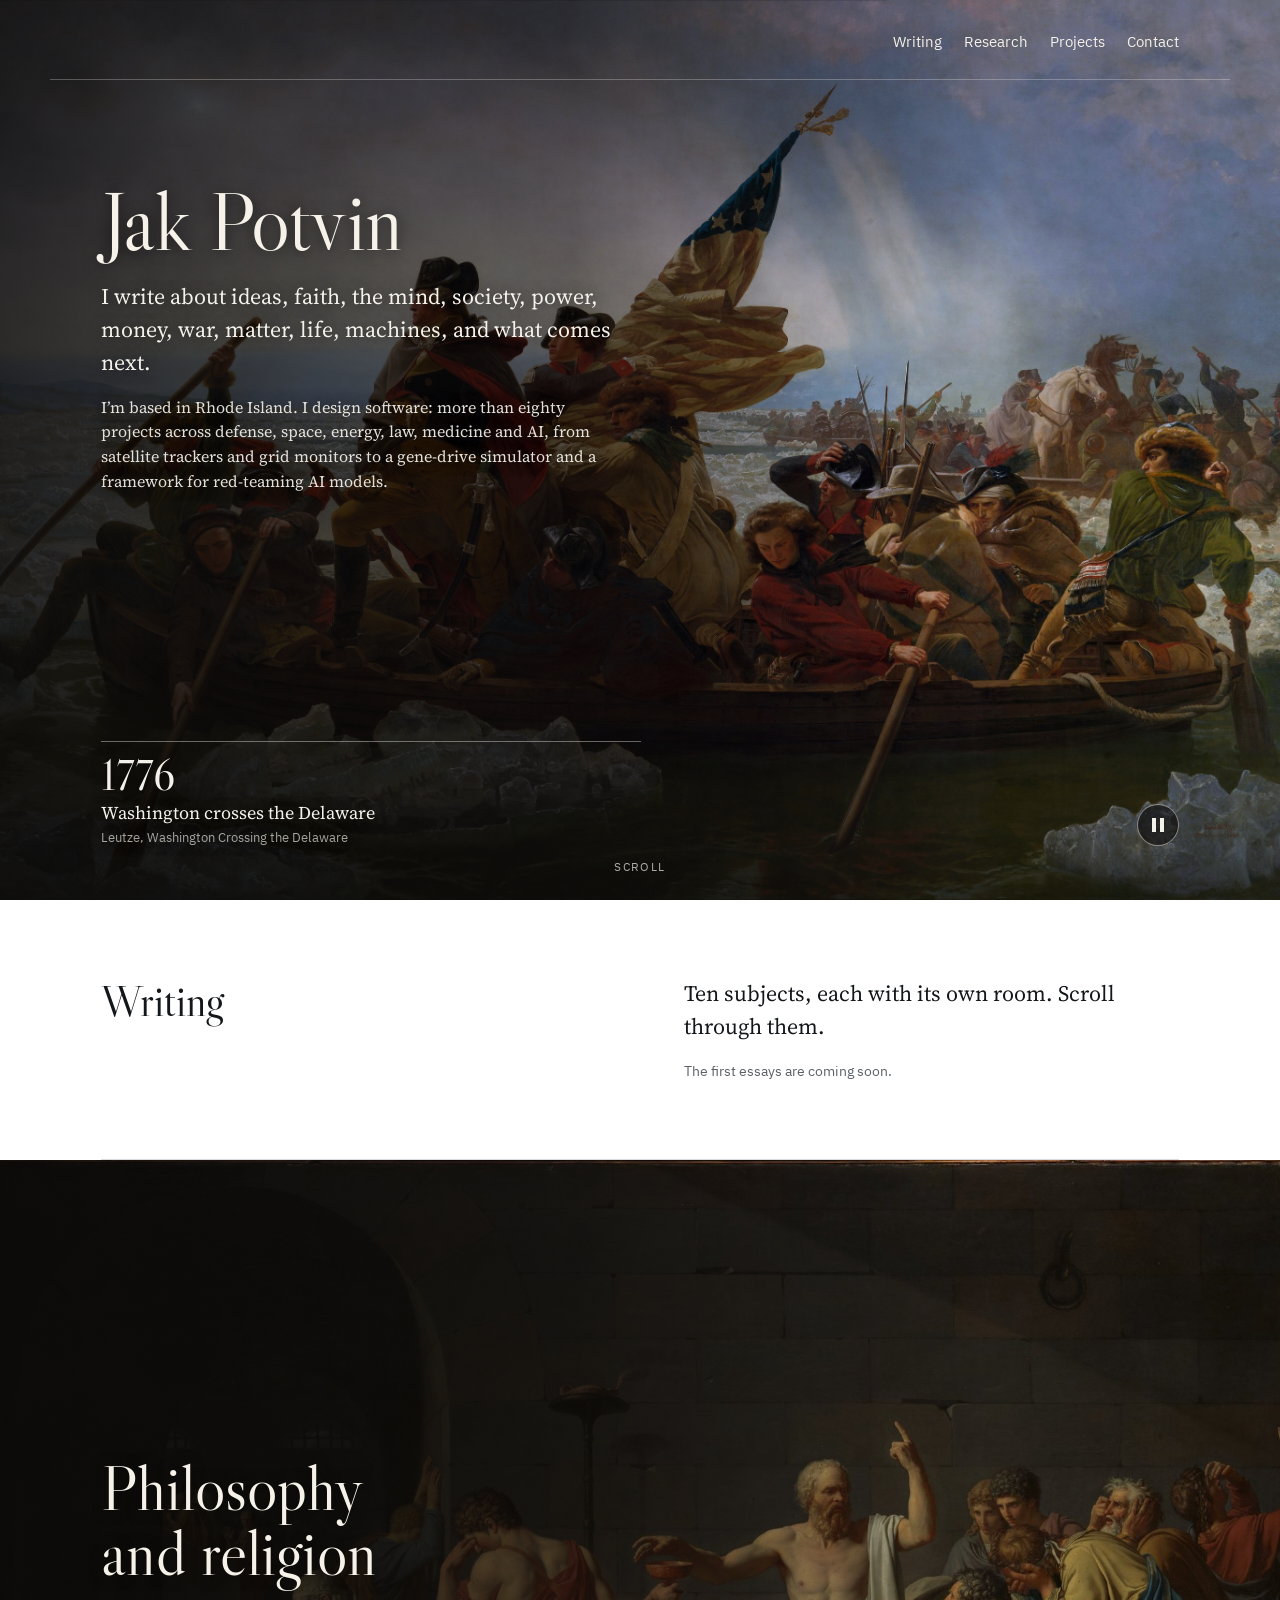
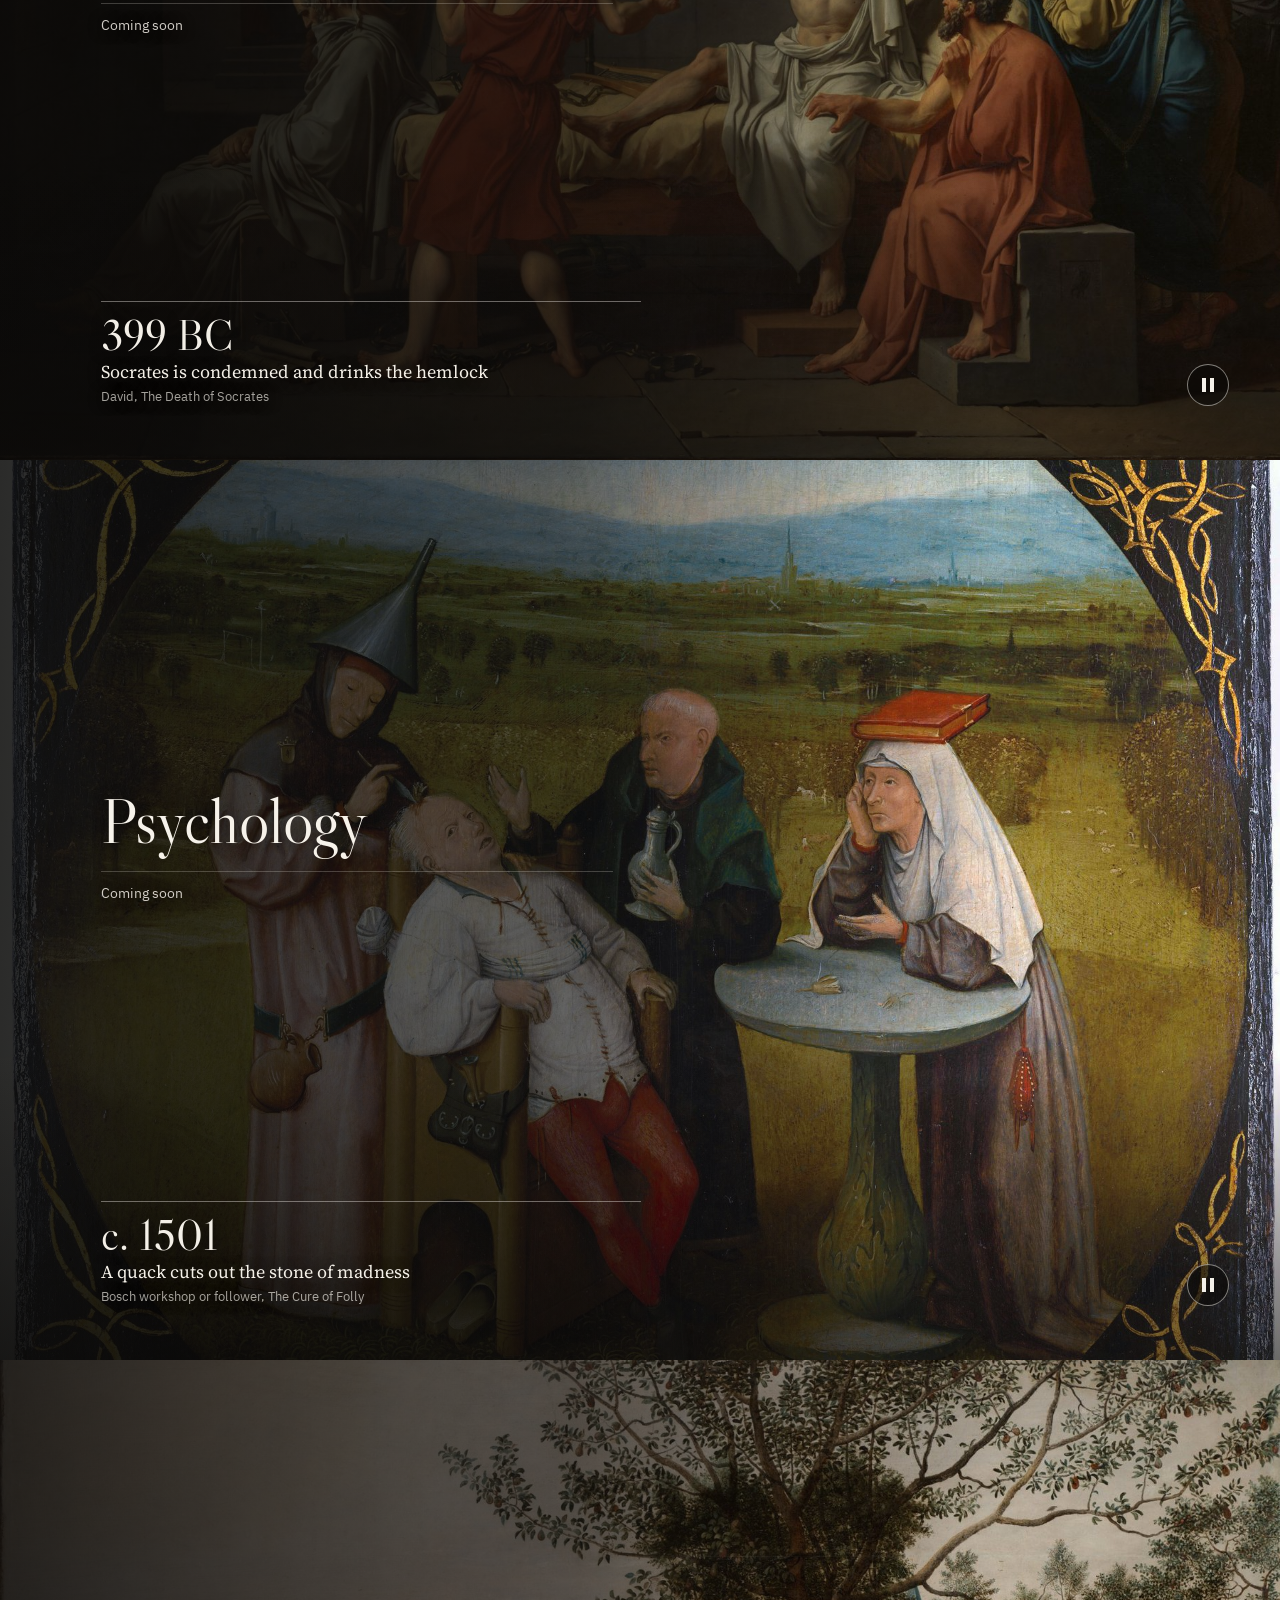
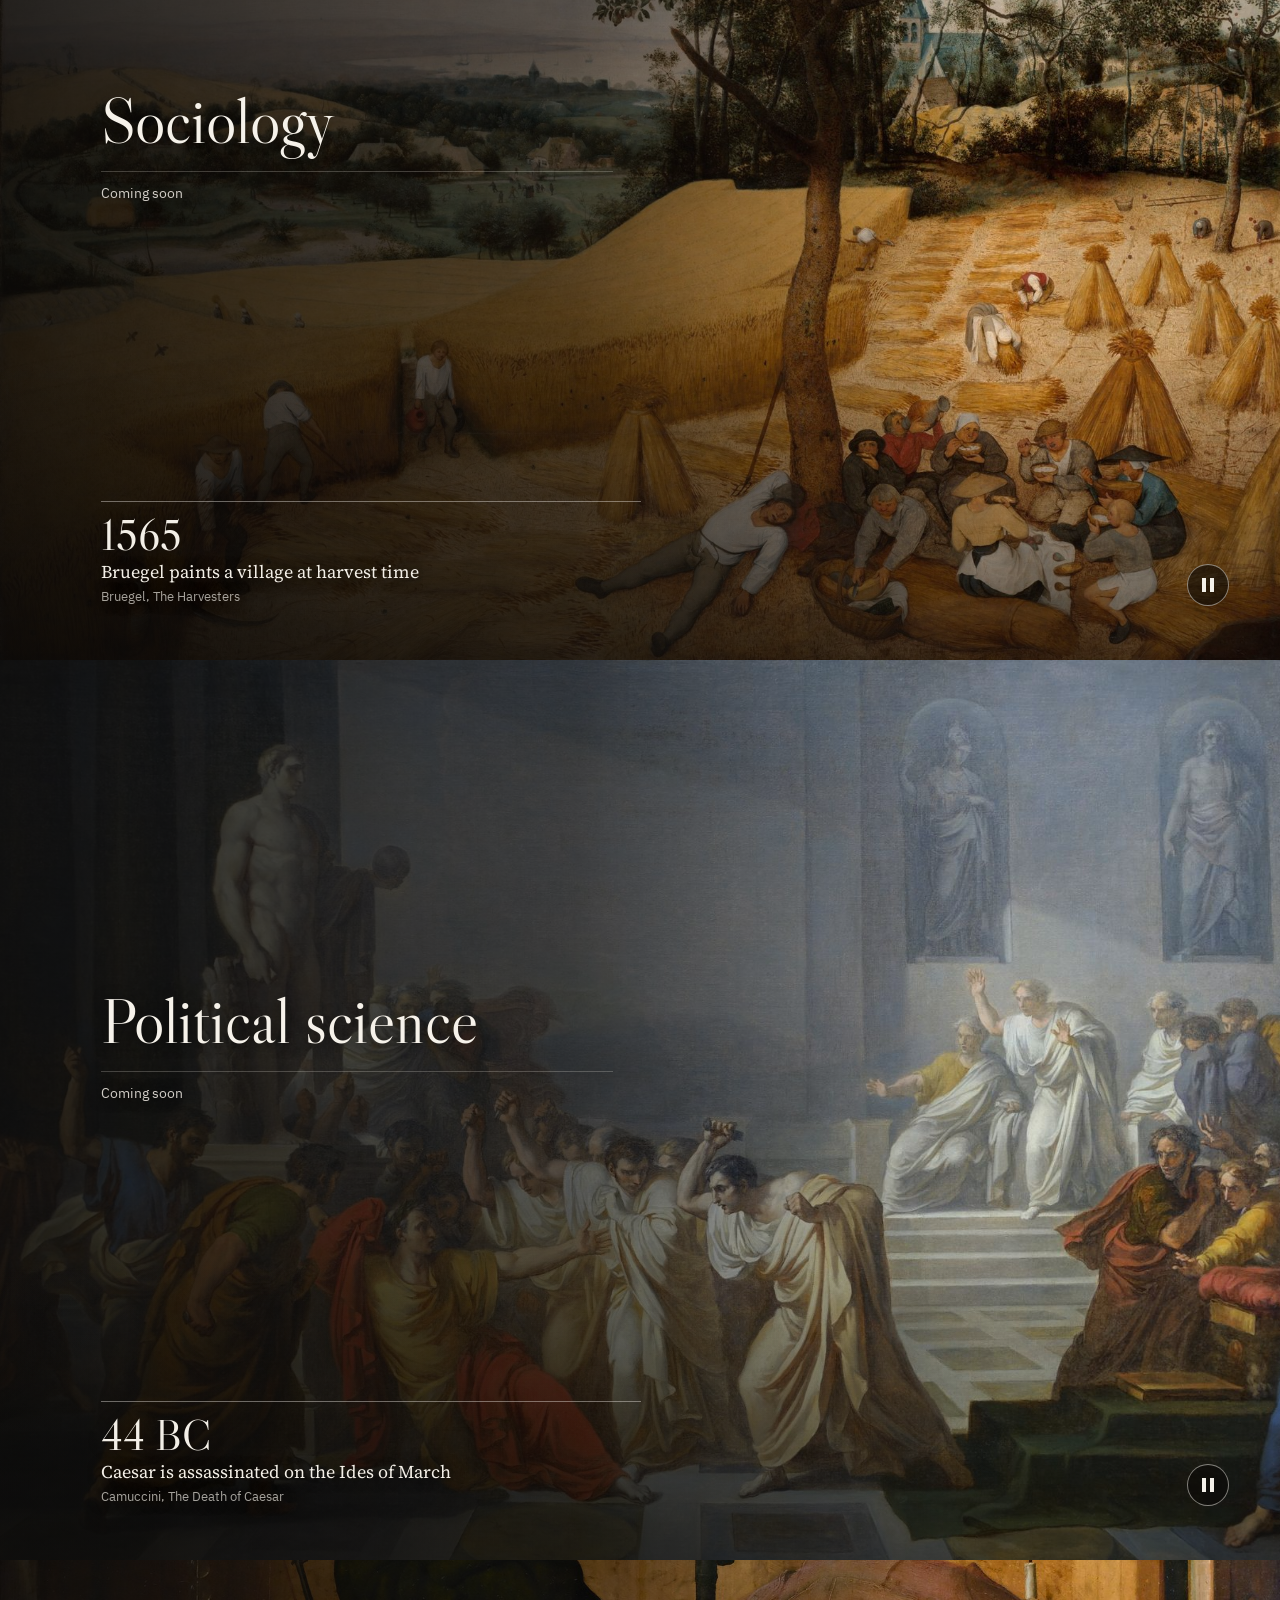
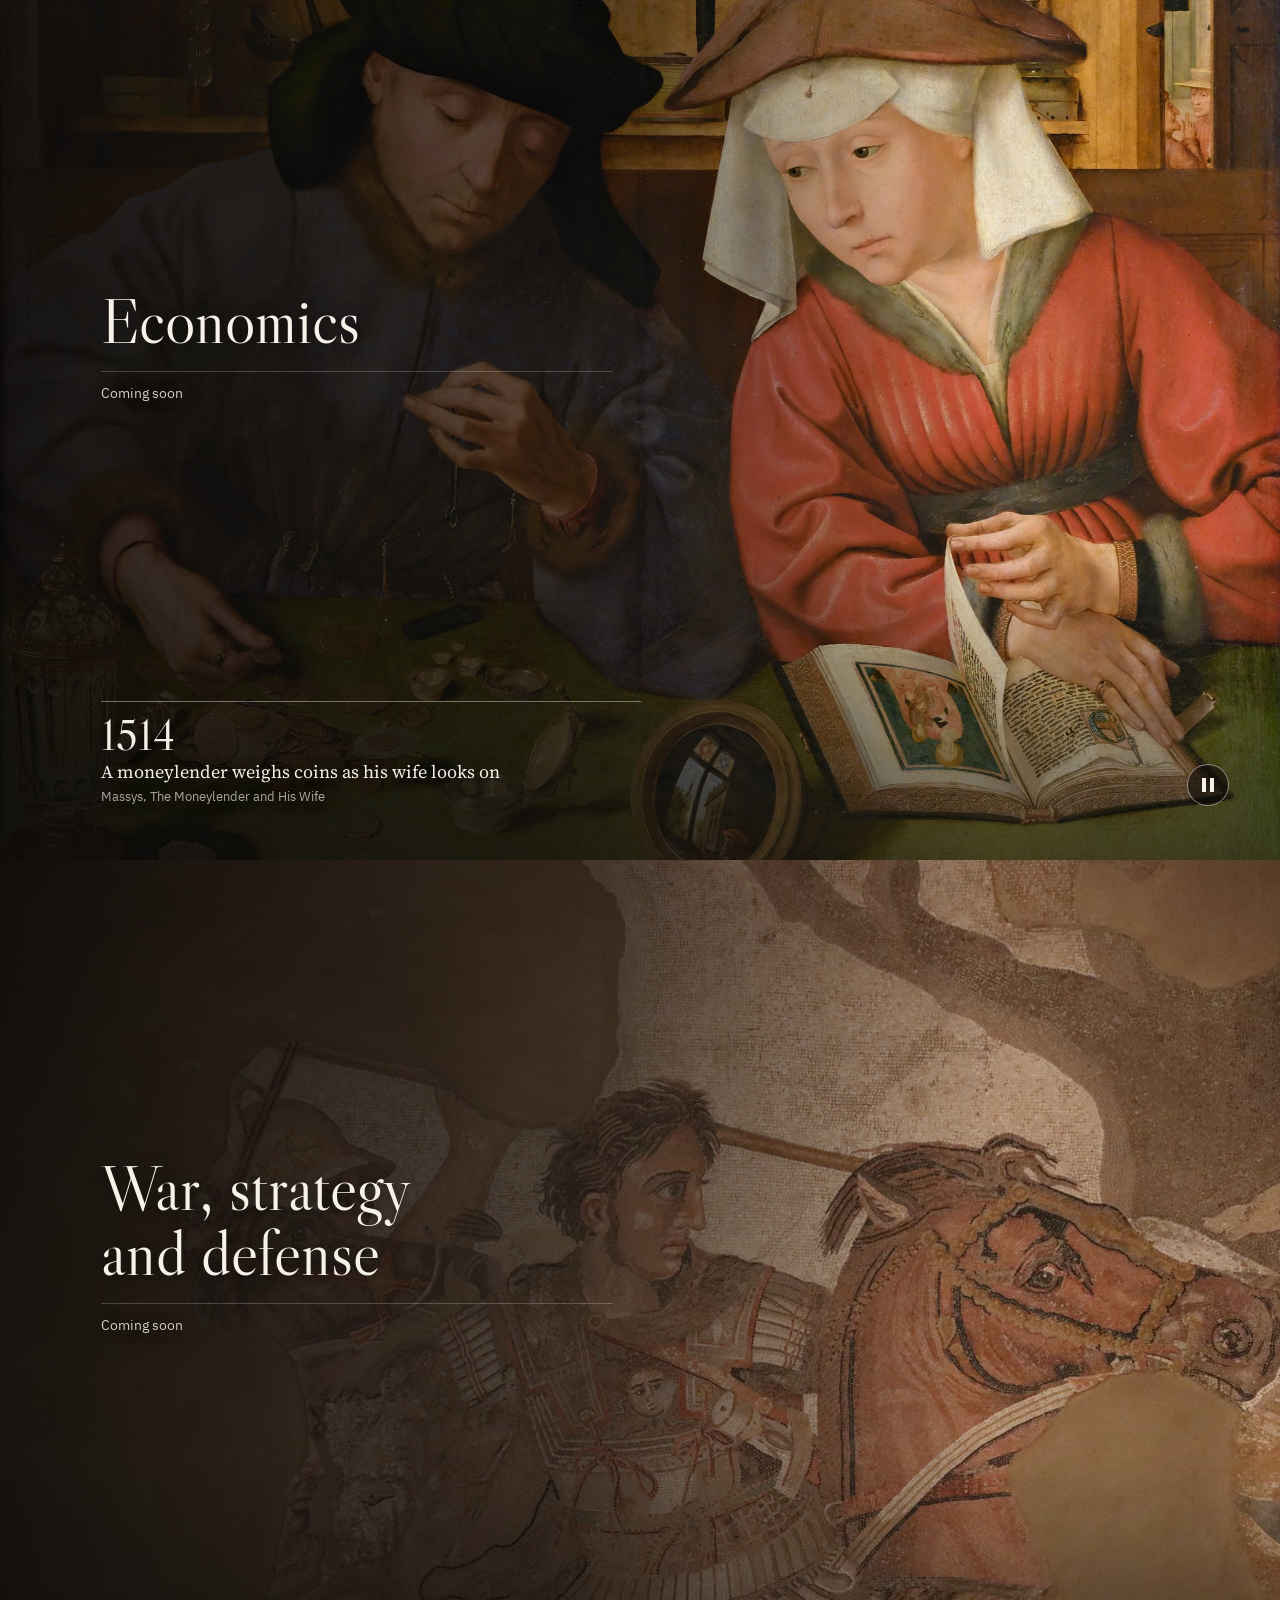
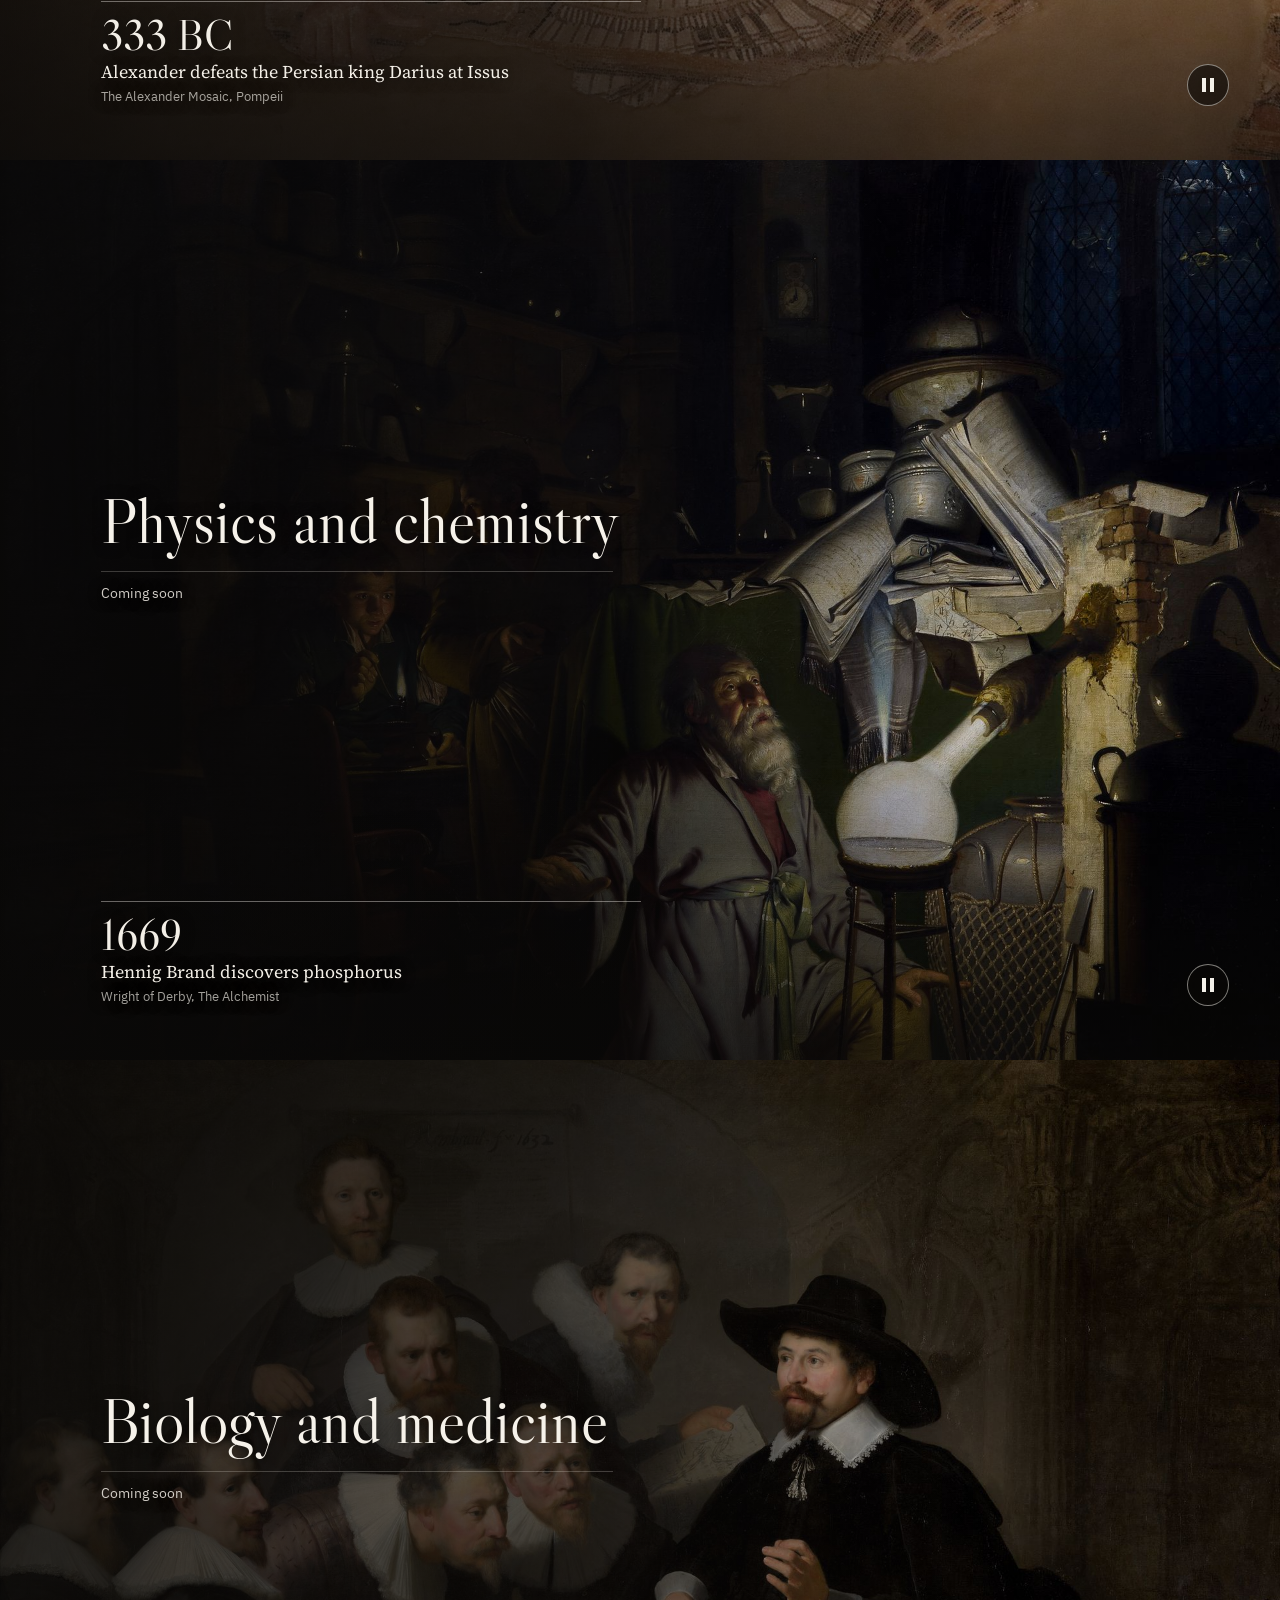
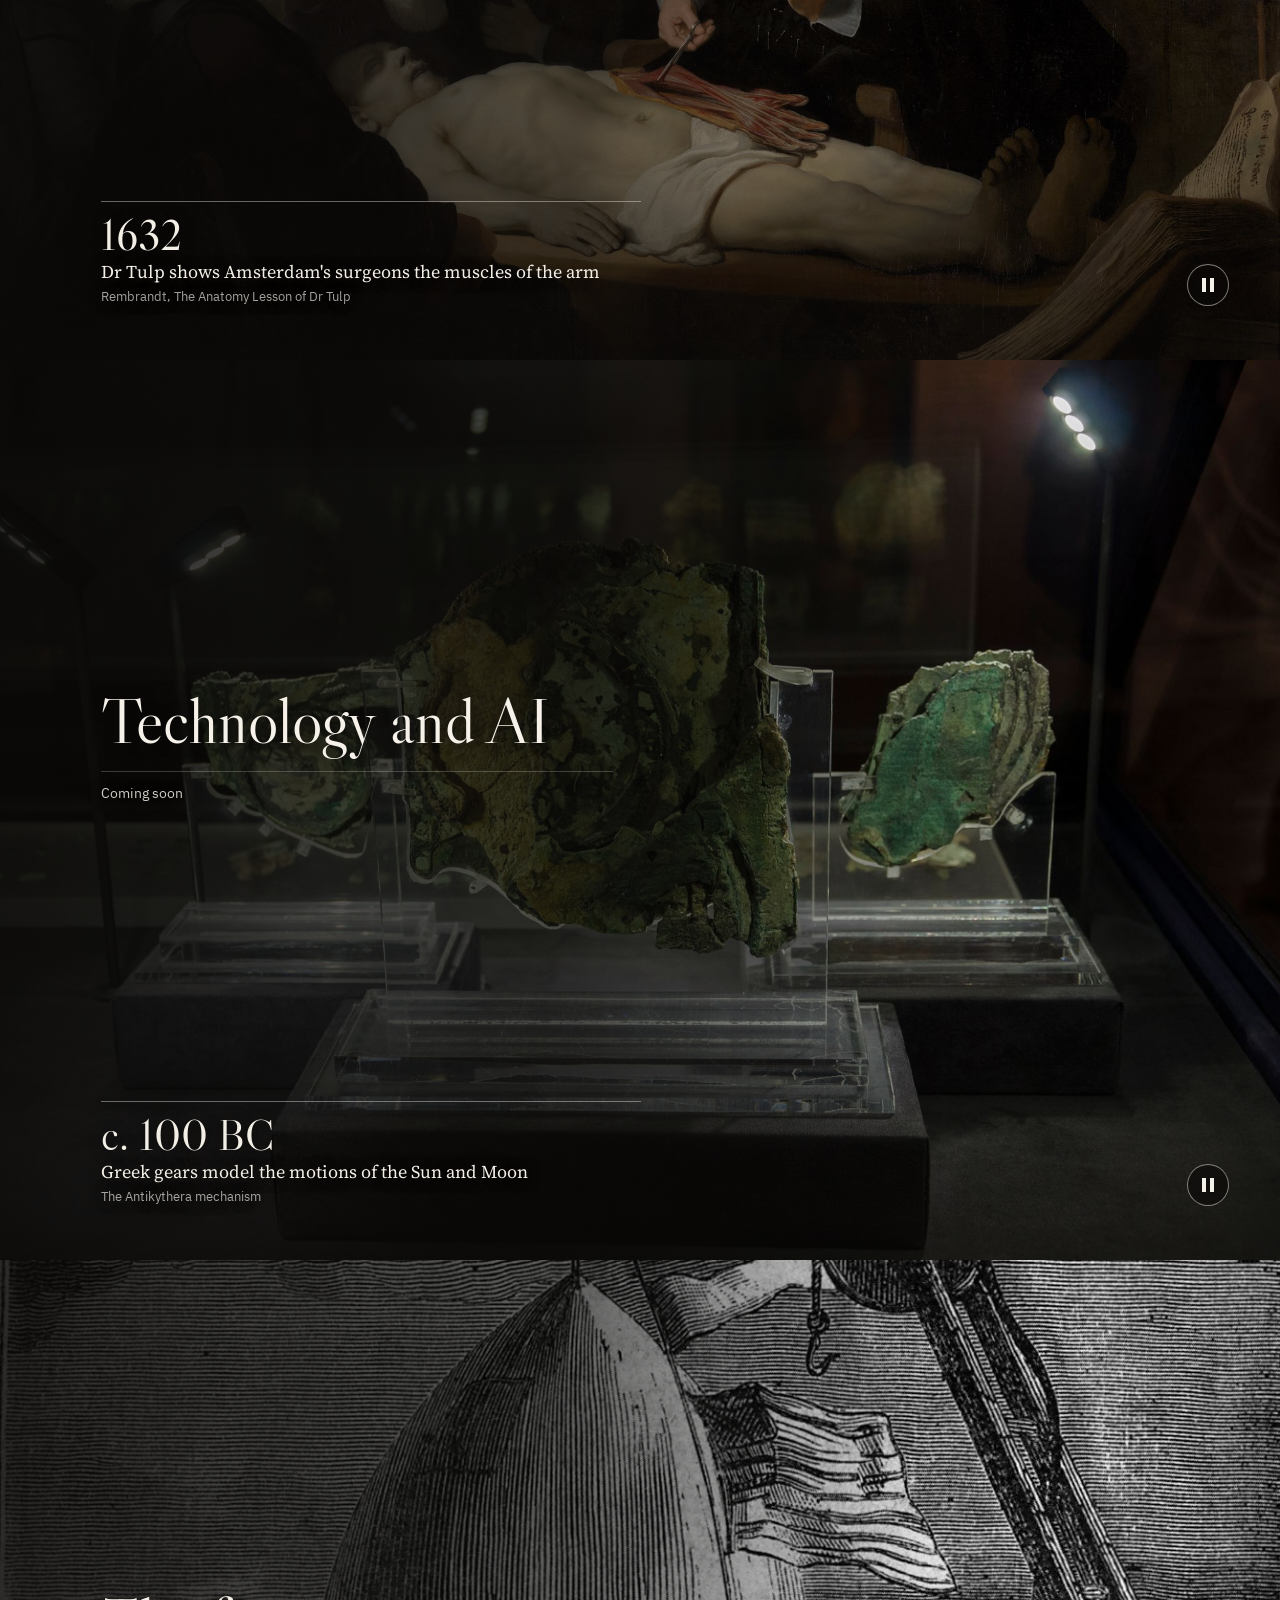
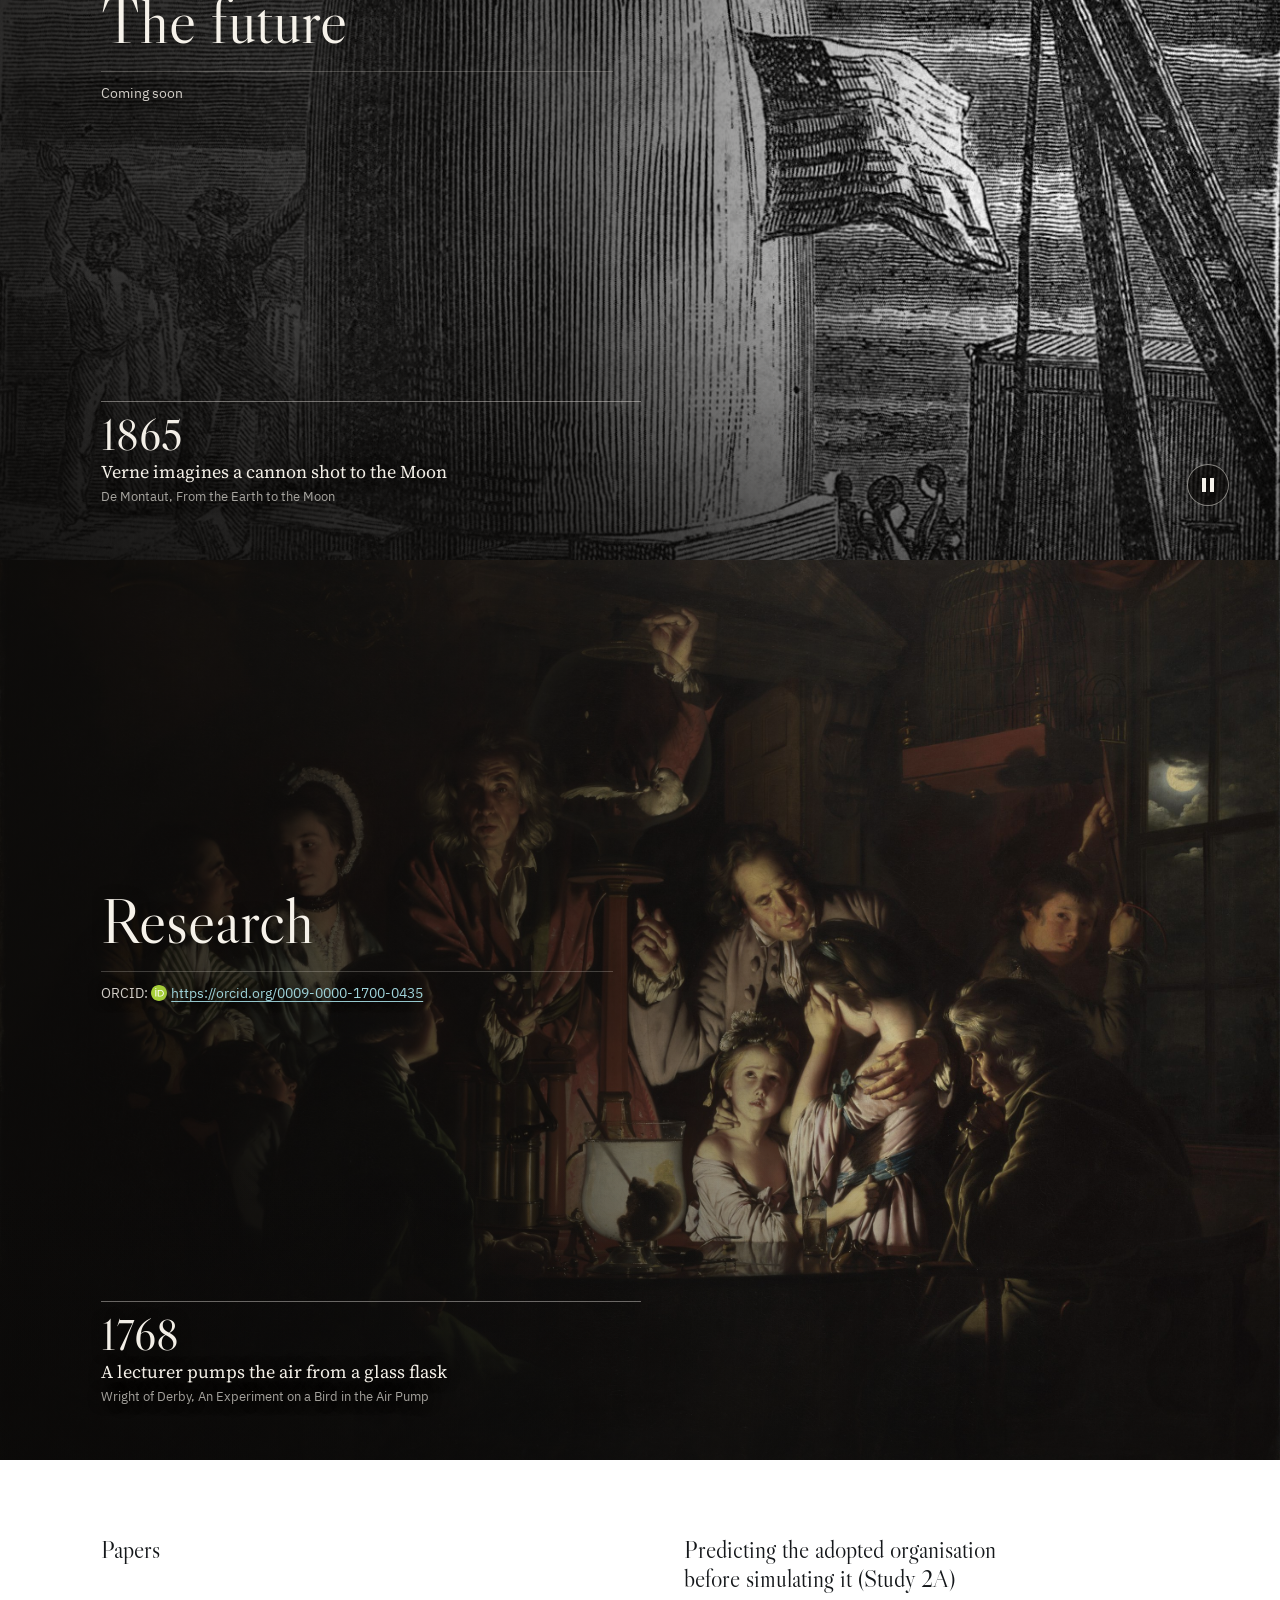
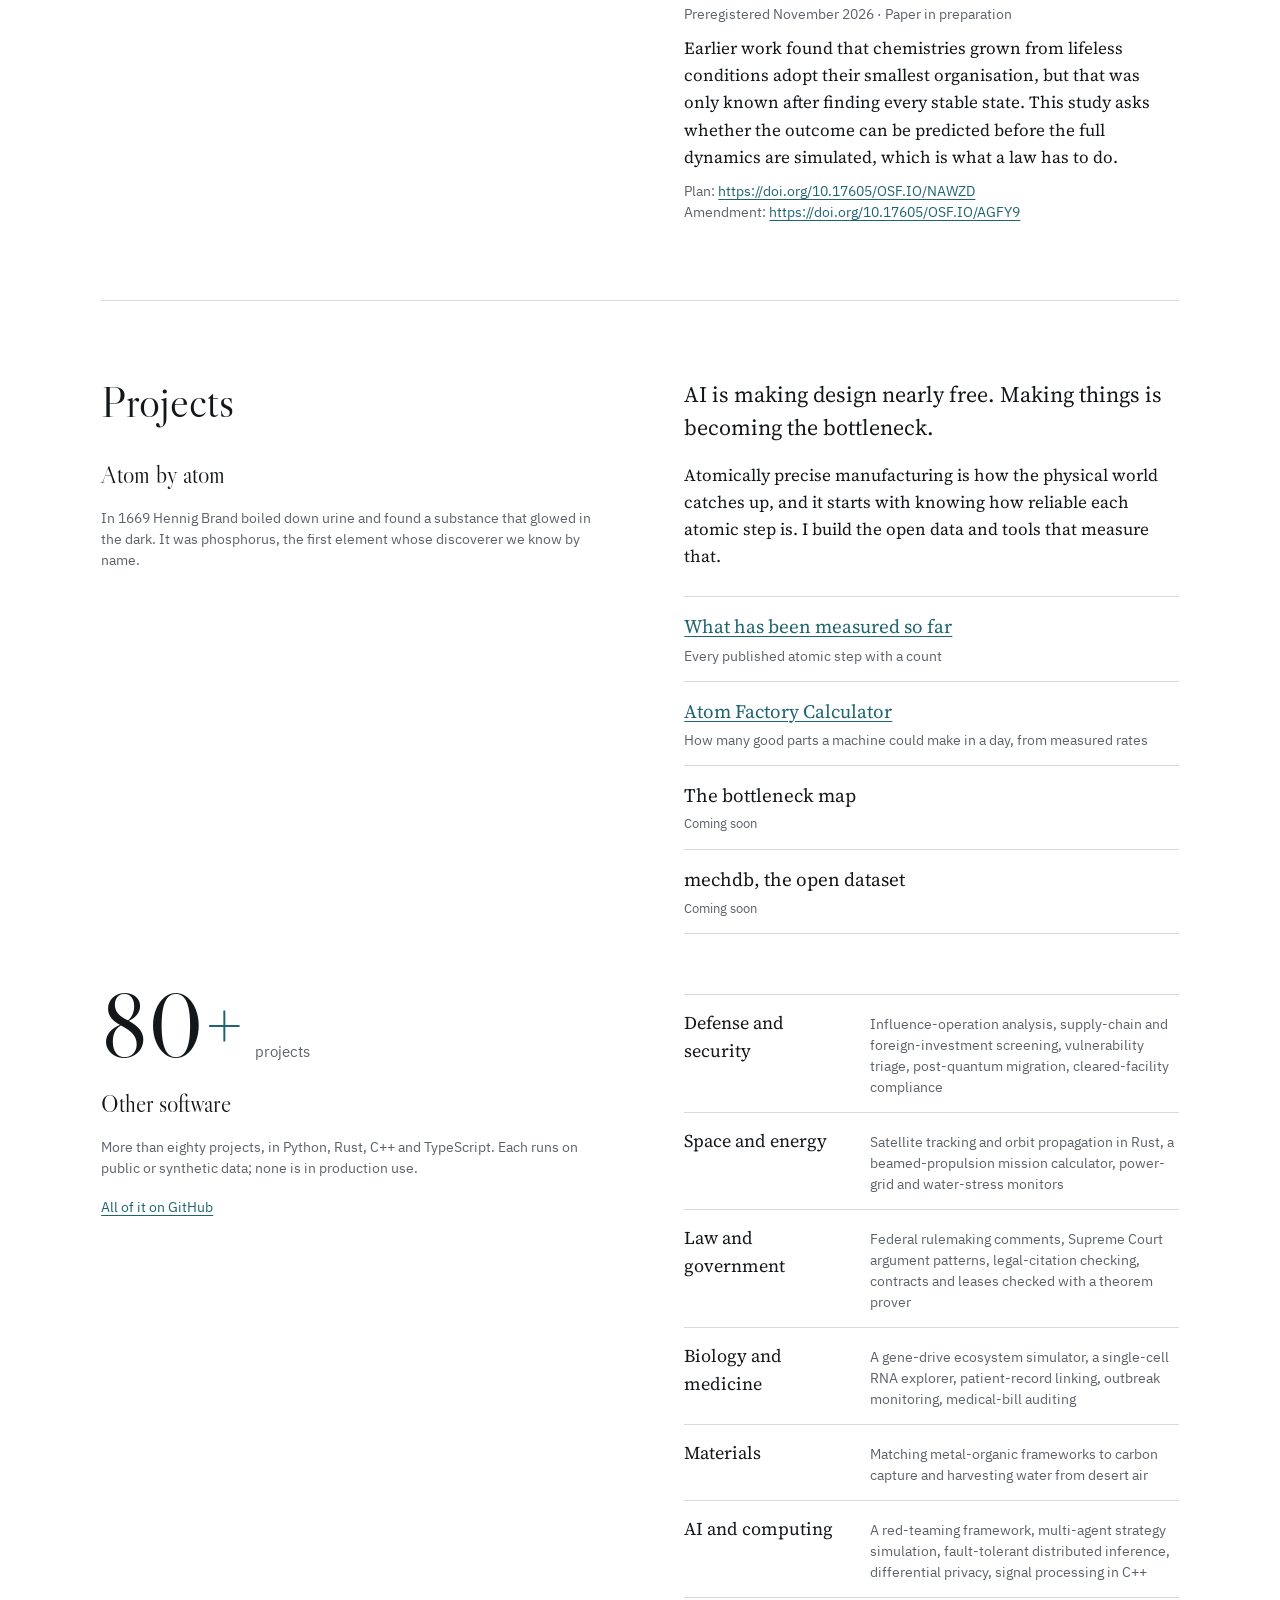
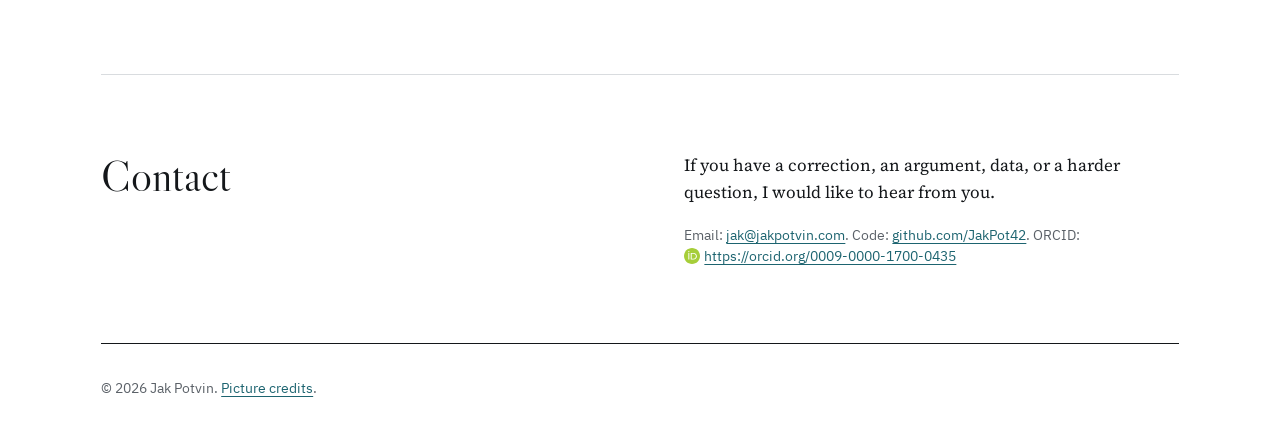
==== commit 1950984b: "The war room takes in strategy: it is now War, strategy and defense One room for war and the thinkin" ====
--- a/site/index.html
+++ b/site/index.html
@@ -32,7 +32,7 @@
 <div class="intro-stage">
 <div class="hero">
 <div class="slides" aria-hidden="true">
-<figure class="slide on" data-yr="1776" data-what="Washington crosses the Delaware" data-subj="War and defense" data-href="#s-warfare" data-credit="Leutze, Washington Crossing the Delaware" data-no="XVI"><img class="art" src="assets/img/washington-crossing.jpg" fetchpriority="high" alt="" style="--w:3000;--h:1922;--pos:35% 45%;object-position:35% 45%"></figure><figure class="slide" data-yr="c. 1666" data-what="Newton splits white light with a prism" data-subj="" data-href="" data-credit="Figuier, Newton and the prism" data-no="XI"><img class="art" data-src="assets/img/newton-prism.jpg" alt="" style="--w:2560;--h:1638;--pos:50% 45%;object-position:50% 45%"></figure><figure class="slide" data-yr="1772" data-what="Rhode Islanders burn the British ship Gaspee" data-subj="" data-href="" data-credit="Brownell, The Burning of the Gaspee" data-no="XIV"><img class="art" data-src="assets/img/gaspee-burning.jpg" alt="" style="--w:2560;--h:1608;--pos:45% 45%;object-position:45% 45%"></figure><figure class="slide" data-yr="1783" data-what="Charles and Robert fly the first hydrogen balloon to carry people" data-subj="" data-href="" data-credit="Charles and Robert&#x27;s balloon" data-no="XVII"><img class="art" data-src="assets/img/balloon-1783.jpg" alt="" style="--w:2560;--h:2032;--pos:60% 35%;object-position:60% 35%"></figure><figure class="slide" data-yr="1812" data-what="USS Constitution defeats HMS Guerriere" data-subj="" data-href="" data-credit="Birch, Constitution and Guerrière" data-no="XX"><img class="art" data-src="assets/img/constitution-guerriere.jpg" alt="" style="--w:2217;--h:1710;--pos:58% 60%;object-position:58% 60%"></figure><figure class="slide" data-yr="1846" data-what="Surgeons operate under ether for the first time in public" data-subj="" data-href="" data-credit="Hinckley, The First Operation Under Ether" data-no="XXIII"><img class="art" data-src="assets/img/ether-first-operation.jpg" alt="" style="--w:2560;--h:2079;--pos:45% 55%;object-position:45% 55%"></figure><figure class="slide" data-yr="1859" data-what="London builds Bazalgette&#x27;s main drainage sewers" data-subj="" data-href="" data-credit="Illustrated London News, The main drainage" data-no="XXV"><img class="art" data-src="assets/img/london-sewers-1859.jpg" alt="" style="--w:2000;--h:1517;--pos:55% 40%;object-position:55% 40%"></figure><figure class="slide" data-yr="1903" data-what="The Wright brothers make the first powered flight" data-subj="" data-href="" data-credit="Daniels, The first flight" data-no="XXVIII"><img class="art" data-src="assets/img/wright-first-flight.jpg" alt="" style="--w:3000;--h:1872;--pos:58% 40%;object-position:58% 40%"></figure><figure class="slide" data-yr="1928" data-what="Fleming discovers penicillin" data-subj="" data-href="" data-credit="Gabain, Sir Alexander Fleming" data-no="XXXI"><img class="art" data-src="assets/img/fleming-gabain.jpg" alt="" style="--w:2970;--h:2360;--pos:35% 45%;object-position:35% 45%"></figure><figure class="slide" data-yr="1949" data-what="Marshall Plan aid arrives in France to help it rebuild" data-subj="" data-href="" data-credit="ECA, Marshall Plan aid in France" data-no="XXXIV"><img class="art" data-src="assets/img/marshall-plan-france.jpg" alt="" style="--w:1946;--h:1594;--pos:50% 50%;object-position:50% 50%"></figure><figure class="slide" data-yr="1957" data-what="Laika becomes the first animal to orbit the Earth" data-subj="" data-href="" data-credit="Museum of Cosmonautics, Laika" data-no="XXXV"><img class="art" data-src="assets/img/laika-1957.jpg" alt="" style="--w:1600;--h:1106;--pos:70% 40%;object-position:70% 40%"></figure><figure class="slide" data-yr="1960" data-what="Von Braun becomes the first director of NASA&#x27;s Marshall Space Flight Center" data-subj="" data-href="" data-credit="NASA, Von Braun at Marshall" data-no="XXXVI"><img class="art" data-src="assets/img/von-braun-office.jpg" alt="" style="--w:3000;--h:2315;--pos:65% 40%;object-position:65% 40%"></figure><figure class="slide" data-yr="1968" data-what="Apollo 8 sees the Earth rise over the Moon" data-subj="" data-href="" data-credit="Anders, Earthrise" data-no="XXXVIII"><img class="art" data-src="assets/img/earthrise-apollo8.jpg" alt="" style="--w:3000;--h:1924;--pos:56% 45%;object-position:56% 45%"></figure><figure class="slide" data-yr="2007" data-what="Steve Jobs introduces the iPhone" data-subj="" data-href="" data-credit="Patterson, Jobs and the iPhone" data-no="XL"><img class="art" data-src="assets/img/iphone-2007.jpg" alt="" style="--w:1936;--h:1296;--pos:55% 45%;object-position:55% 45%"></figure><figure class="slide" data-yr="2021" data-what="An F-22 Raptor banks over a New Hampshire air show" data-subj="" data-href="" data-credit="Tucker, F-22 Raptor" data-no="XLV"><img class="art" data-src="assets/img/f22-raptor.jpg" alt="" style="--w:2000;--h:1333;--pos:60% 45%;object-position:60% 45%"></figure><figure class="slide" data-yr="2024" data-what="SpaceX catches a returning booster with the launch tower&#x27;s arms" data-subj="" data-href="" data-credit="Jurvetson, The booster caught" data-no="XLVII"><img class="art" data-src="assets/img/starship-booster-catch.jpg" alt="" style="--w:3000;--h:2298;--pos:30% 6%;object-position:30% 6%"></figure>
+<figure class="slide on" data-yr="1776" data-what="Washington crosses the Delaware" data-subj="War, strategy and defense" data-href="#s-warfare" data-credit="Leutze, Washington Crossing the Delaware" data-no="XVI"><img class="art" src="assets/img/washington-crossing.jpg" fetchpriority="high" alt="" style="--w:3000;--h:1922;--pos:35% 45%;object-position:35% 45%"></figure><figure class="slide" data-yr="c. 1666" data-what="Newton splits white light with a prism" data-subj="" data-href="" data-credit="Figuier, Newton and the prism" data-no="XI"><img class="art" data-src="assets/img/newton-prism.jpg" alt="" style="--w:2560;--h:1638;--pos:50% 45%;object-position:50% 45%"></figure><figure class="slide" data-yr="1772" data-what="Rhode Islanders burn the British ship Gaspee" data-subj="" data-href="" data-credit="Brownell, The Burning of the Gaspee" data-no="XIV"><img class="art" data-src="assets/img/gaspee-burning.jpg" alt="" style="--w:2560;--h:1608;--pos:45% 45%;object-position:45% 45%"></figure><figure class="slide" data-yr="1783" data-what="Charles and Robert fly the first hydrogen balloon to carry people" data-subj="" data-href="" data-credit="Charles and Robert&#x27;s balloon" data-no="XVII"><img class="art" data-src="assets/img/balloon-1783.jpg" alt="" style="--w:2560;--h:2032;--pos:60% 35%;object-position:60% 35%"></figure><figure class="slide" data-yr="1812" data-what="USS Constitution defeats HMS Guerriere" data-subj="" data-href="" data-credit="Birch, Constitution and Guerrière" data-no="XX"><img class="art" data-src="assets/img/constitution-guerriere.jpg" alt="" style="--w:2217;--h:1710;--pos:58% 60%;object-position:58% 60%"></figure><figure class="slide" data-yr="1846" data-what="Surgeons operate under ether for the first time in public" data-subj="" data-href="" data-credit="Hinckley, The First Operation Under Ether" data-no="XXIII"><img class="art" data-src="assets/img/ether-first-operation.jpg" alt="" style="--w:2560;--h:2079;--pos:45% 55%;object-position:45% 55%"></figure><figure class="slide" data-yr="1859" data-what="London builds Bazalgette&#x27;s main drainage sewers" data-subj="" data-href="" data-credit="Illustrated London News, The main drainage" data-no="XXV"><img class="art" data-src="assets/img/london-sewers-1859.jpg" alt="" style="--w:2000;--h:1517;--pos:55% 40%;object-position:55% 40%"></figure><figure class="slide" data-yr="1903" data-what="The Wright brothers make the first powered flight" data-subj="" data-href="" data-credit="Daniels, The first flight" data-no="XXVIII"><img class="art" data-src="assets/img/wright-first-flight.jpg" alt="" style="--w:3000;--h:1872;--pos:58% 40%;object-position:58% 40%"></figure><figure class="slide" data-yr="1928" data-what="Fleming discovers penicillin" data-subj="" data-href="" data-credit="Gabain, Sir Alexander Fleming" data-no="XXXI"><img class="art" data-src="assets/img/fleming-gabain.jpg" alt="" style="--w:2970;--h:2360;--pos:35% 45%;object-position:35% 45%"></figure><figure class="slide" data-yr="1949" data-what="Marshall Plan aid arrives in France to help it rebuild" data-subj="" data-href="" data-credit="ECA, Marshall Plan aid in France" data-no="XXXIV"><img class="art" data-src="assets/img/marshall-plan-france.jpg" alt="" style="--w:1946;--h:1594;--pos:50% 50%;object-position:50% 50%"></figure><figure class="slide" data-yr="1957" data-what="Laika becomes the first animal to orbit the Earth" data-subj="" data-href="" data-credit="Museum of Cosmonautics, Laika" data-no="XXXV"><img class="art" data-src="assets/img/laika-1957.jpg" alt="" style="--w:1600;--h:1106;--pos:70% 40%;object-position:70% 40%"></figure><figure class="slide" data-yr="1960" data-what="Von Braun becomes the first director of NASA&#x27;s Marshall Space Flight Center" data-subj="" data-href="" data-credit="NASA, Von Braun at Marshall" data-no="XXXVI"><img class="art" data-src="assets/img/von-braun-office.jpg" alt="" style="--w:3000;--h:2315;--pos:65% 40%;object-position:65% 40%"></figure><figure class="slide" data-yr="1968" data-what="Apollo 8 sees the Earth rise over the Moon" data-subj="" data-href="" data-credit="Anders, Earthrise" data-no="XXXVIII"><img class="art" data-src="assets/img/earthrise-apollo8.jpg" alt="" style="--w:3000;--h:1924;--pos:56% 45%;object-position:56% 45%"></figure><figure class="slide" data-yr="2007" data-what="Steve Jobs introduces the iPhone" data-subj="" data-href="" data-credit="Patterson, Jobs and the iPhone" data-no="XL"><img class="art" data-src="assets/img/iphone-2007.jpg" alt="" style="--w:1936;--h:1296;--pos:55% 45%;object-position:55% 45%"></figure><figure class="slide" data-yr="2021" data-what="An F-22 Raptor banks over a New Hampshire air show" data-subj="" data-href="" data-credit="Tucker, F-22 Raptor" data-no="XLV"><img class="art" data-src="assets/img/f22-raptor.jpg" alt="" style="--w:2000;--h:1333;--pos:60% 45%;object-position:60% 45%"></figure><figure class="slide" data-yr="2024" data-what="SpaceX catches a returning booster with the launch tower&#x27;s arms" data-subj="" data-href="" data-credit="Jurvetson, The booster caught" data-no="XLVII"><img class="art" data-src="assets/img/starship-booster-catch.jpg" alt="" style="--w:3000;--h:2298;--pos:30% 6%;object-position:30% 6%"></figure>
 </div>
 <div class="shade" aria-hidden="true"></div>
 <div class="intro-text">
@@ -60,7 +60,7 @@
 </div>
 </div>
 </section>
-<div class="rooms"><section class="room" id="s-philosophy" aria-labelledby="s-philosophy-h"><div class="room-stick"><div class="room-bg" aria-hidden="true"><div class="slides"><figure class="slide on" data-yr="399 BC" data-what="Socrates is condemned and drinks the hemlock" data-subj="Philosophy and religion" data-href="#s-philosophy" data-credit="David, The Death of Socrates" data-no="I"><img class="art" data-src="assets/img/death-of-socrates.jpg" alt="" style="--w:2000;--h:1319;--pos:55% 45%;object-position:55% 45%"><noscript><img class="art" src="assets/img/death-of-socrates.jpg" loading="lazy" alt="" style="--w:2000;--h:1319;--pos:55% 45%;object-position:55% 45%"></noscript></figure><figure class="slide" data-yr="c. 400" data-what="Augustine writes the Confessions" data-subj="Philosophy and religion" data-href="#s-philosophy" data-credit="Botticelli, Saint Augustine in His Study" data-no="V"><img class="art" data-src="assets/img/botticelli-augustine.jpg" alt="" style="--w:1775;--h:2758;--pos:50% 30%;object-position:50% 30%"></figure><figure class="slide" data-yr="c. 1817" data-what="Friedrich&#x27;s wanderer looks out over a sea of fog" data-subj="Philosophy and religion" data-href="#s-philosophy" data-credit="Friedrich, Wanderer above the Sea of Fog" data-no="XXII"><img class="art" data-src="assets/img/wanderer-sea-of-fog.jpg" alt="" style="--w:1920;--h:2463;--pos:50% 42%;object-position:50% 42%"></figure></div><div class="room-shade"></div></div><div class="room-words"><div class="room-text"><h2 id="s-philosophy-h">Philosophy and religion</h2><p class="room-soon">Coming soon</p></div><div class="caption"><span class="yr">399 BC</span> <span class="what">Socrates is condemned and drinks the hemlock</span> <span class="credit">David, The Death of Socrates</span></div></div></div></section><section class="room" id="s-psychology" aria-labelledby="s-psychology-h"><div class="room-stick"><div class="room-bg" aria-hidden="true"><div class="slides"><figure class="slide on" data-yr="c. 1501" data-what="A quack cuts out the stone of madness" data-subj="Psychology" data-href="#s-psychology" data-credit="Bosch workshop or follower, The Cure of Folly" data-no="VII"><img class="art" data-src="assets/img/bosch-cure-of-folly.jpg" alt="" style="--w:1920;--h:2695;--pos:50% 50%;object-position:50% 50%"><noscript><img class="art" src="assets/img/bosch-cure-of-folly.jpg" loading="lazy" alt="" style="--w:1920;--h:2695;--pos:50% 50%;object-position:50% 50%"></noscript></figure><figure class="slide" data-yr="c. 1815" data-what="Goya paints the inmates of a madhouse" data-subj="Psychology" data-href="#s-psychology" data-credit="Goya, The Madhouse" data-no="XXI"><img class="art" data-src="assets/img/goya-madhouse.jpg" alt="" style="--w:2000;--h:1285;--pos:58% 62%;object-position:58% 62%"></figure><figure class="slide" data-yr="c. 1921" data-what="Freud, the founder of psychoanalysis" data-subj="Psychology" data-href="#s-psychology" data-credit="Halberstadt, Sigmund Freud" data-no="XXX"><img class="art" data-src="assets/img/freud-halberstadt.jpg" alt="" style="--w:1625;--h:2201;--pos:50% 4%;object-position:50% 4%"></figure></div><div class="room-shade"></div></div><div class="room-words"><div class="room-text"><h2 id="s-psychology-h">Psychology</h2><p class="room-soon">Coming soon</p></div><div class="caption"><span class="yr">c. 1501</span> <span class="what">A quack cuts out the stone of madness</span> <span class="credit">Bosch workshop or follower, The Cure of Folly</span></div></div></div></section><section class="room" id="s-sociology" aria-labelledby="s-sociology-h"><div class="room-stick"><div class="room-bg" aria-hidden="true"><div class="slides"><figure class="slide on" data-yr="1565" data-what="Bruegel paints a village at harvest time" data-subj="Sociology" data-href="#s-sociology" data-credit="Bruegel, The Harvesters" data-no="IX"><img class="art" data-src="assets/img/bruegel-harvesters.jpg" alt="" style="--w:1800;--h:1327;--pos:55% 60%;object-position:55% 60%"><noscript><img class="art" src="assets/img/bruegel-harvesters.jpg" loading="lazy" alt="" style="--w:1800;--h:1327;--pos:55% 60%;object-position:55% 60%"></noscript></figure><figure class="slide" data-yr="1884" data-what="Parisians of every class share a Sunday afternoon" data-subj="Sociology" data-href="#s-sociology" data-credit="Seurat, A Sunday on La Grande Jatte" data-no="XXVII"><img class="art" data-src="assets/img/seurat-grande-jatte.jpg" alt="" style="--w:1686;--h:1130;--pos:50% 50%;object-position:50% 50%"></figure><figure class="slide" data-yr="2017" data-what="Crowds cross at Shibuya, Tokyo" data-subj="Sociology" data-href="#s-sociology" data-credit="Shibuya Crossing, Tokyo" data-no="XLII"><img class="art" data-src="assets/img/shibuya-crossing.jpg" alt="" style="--w:2000;--h:1333;--pos:55% 65%;object-position:55% 65%"></figure></div><div class="room-shade"></div></div><div class="room-words"><div class="room-text"><h2 id="s-sociology-h">Sociology</h2><p class="room-soon">Coming soon</p></div><div class="caption"><span class="yr">1565</span> <span class="what">Bruegel paints a village at harvest time</span> <span class="credit">Bruegel, The Harvesters</span></div></div></div></section><section class="room" id="s-politics" aria-labelledby="s-politics-h"><div class="room-stick"><div class="room-bg" aria-hidden="true"><div class="slides"><figure class="slide on" data-yr="44 BC" data-what="Caesar is assassinated on the Ides of March" data-subj="Political science" data-href="#s-politics" data-credit="Camuccini, The Death of Caesar" data-no="IV"><img class="art" data-src="assets/img/death-of-caesar.jpg" alt="" style="--w:2000;--h:1136;--pos:40% 62%;object-position:40% 62%"><noscript><img class="art" src="assets/img/death-of-caesar.jpg" loading="lazy" alt="" style="--w:2000;--h:1136;--pos:40% 62%;object-position:40% 62%"></noscript></figure><figure class="slide" data-yr="1215" data-what="King John seals Magna Carta at Runnymede" data-subj="Political science" data-href="#s-politics" data-credit="Magna Carta, 1215" data-no="VI"><img class="art" data-src="assets/img/magna-carta.jpg" alt="" style="--w:2000;--h:1333;--pos:50% 40%;object-position:50% 40%"></figure><figure class="slide" data-yr="1989" data-what="The Berlin Wall is opened at the Brandenburg Gate" data-subj="Political science" data-href="#s-politics" data-credit="U.S. Air Force, The Berlin Wall opened" data-no="XXXIX"><img class="art" data-src="assets/img/berlin-wall-1989.jpg" alt="" style="--w:2000;--h:1333;--pos:55% 55%;object-position:55% 55%"></figure></div><div class="room-shade"></div></div><div class="room-words"><div class="room-text"><h2 id="s-politics-h">Political science</h2><p class="room-soon">Coming soon</p></div><div class="caption"><span class="yr">44 BC</span> <span class="what">Caesar is assassinated on the Ides of March</span> <span class="credit">Camuccini, The Death of Caesar</span></div></div></div></section><section class="room" id="s-economics" aria-labelledby="s-economics-h"><div class="room-stick"><div class="room-bg" aria-hidden="true"><div class="slides"><figure class="slide on" data-yr="1514" data-what="A moneylender weighs coins as his wife looks on" data-subj="Economics" data-href="#s-economics" data-credit="Massys, The Moneylender and His Wife" data-no="VIII"><img class="art" data-src="assets/img/massys-moneylender.jpg" alt="" style="--w:1920;--h:2021;--pos:50% 60%;object-position:50% 60%"><noscript><img class="art" src="assets/img/massys-moneylender.jpg" loading="lazy" alt="" style="--w:1920;--h:2021;--pos:50% 60%;object-position:50% 60%"></noscript></figure><figure class="slide" data-yr="1776" data-what="Adam Smith publishes The Wealth of Nations" data-subj="Economics" data-href="#s-economics" data-credit="Stoddart, Adam Smith" data-no="XV"><img class="art" data-src="assets/img/adam-smith-statue.jpg" alt="" style="--w:1920;--h:2877;--pos:66% 10%;object-position:66% 10%"></figure><figure class="slide" data-yr="1913" data-what="Ford&#x27;s moving assembly line begins" data-subj="Economics" data-href="#s-economics" data-credit="Ford assembly line, 1913" data-no="XXIX"><img class="art" data-src="assets/img/ford-assembly-line.jpg" alt="" style="--w:2000;--h:1443;--pos:45% 50%;object-position:45% 50%"></figure></div><div class="room-shade"></div></div><div class="room-words"><div class="room-text"><h2 id="s-economics-h">Economics</h2><p class="room-soon">Coming soon</p></div><div class="caption"><span class="yr">1514</span> <span class="what">A moneylender weighs coins as his wife looks on</span> <span class="credit">Massys, The Moneylender and His Wife</span></div></div></div></section><section class="room" id="s-warfare" aria-labelledby="s-warfare-h"><div class="room-stick"><div class="room-bg" aria-hidden="true"><div class="slides"><figure class="slide on" data-yr="333 BC" data-what="Alexander defeats the Persian king Darius at Issus" data-subj="War and defense" data-href="#s-warfare" data-credit="The Alexander Mosaic, Pompeii" data-no="II"><img class="art" data-src="assets/img/alexander-mosaic.jpg" alt="" style="--w:2000;--h:1333;--pos:52% 40%;object-position:52% 40%"><noscript><img class="art" src="assets/img/alexander-mosaic.jpg" loading="lazy" alt="" style="--w:2000;--h:1333;--pos:52% 40%;object-position:52% 40%"></noscript></figure><figure class="slide" data-yr="1800" data-what="Napoleon crosses the Alps" data-subj="War and defense" data-href="#s-warfare" data-credit="David, Napoleon Crossing the Alps" data-no="XIX"><img class="art" data-src="assets/img/napoleon-alps.jpg" alt="" style="--w:1920;--h:2294;--pos:60% 30%;object-position:60% 30%"></figure><figure class="slide" data-yr="1945" data-what="Marines raise the flag on Iwo Jima" data-subj="War and defense" data-href="#s-warfare" data-credit="Rosenthal, Raising the Flag on Iwo Jima" data-no="XXXII"><img class="art" data-src="assets/img/iwo-jima.jpg" alt="" style="--w:1944;--h:1561;--pos:45% 50%;object-position:45% 50%"></figure></div><div class="room-shade"></div></div><div class="room-words"><div class="room-text"><h2 id="s-warfare-h">War and defense</h2><p class="room-soon">Coming soon</p></div><div class="caption"><span class="yr">333 BC</span> <span class="what">Alexander defeats the Persian king Darius at Issus</span> <span class="credit">The Alexander Mosaic, Pompeii</span></div></div></div></section><section class="room" id="s-physics" aria-labelledby="s-physics-h"><div class="room-stick"><div class="room-bg" aria-hidden="true"><div class="slides"><figure class="slide on" data-yr="1669" data-what="Hennig Brand discovers phosphorus" data-subj="Physics and chemistry" data-href="#s-physics" data-credit="Wright of Derby, The Alchemist" data-no="XII"><img class="art" data-src="assets/img/alchemist-full.jpg" alt="" style="--w:1920;--h:2490;--pos:60% 70%;object-position:60% 70%"><noscript><img class="art" src="assets/img/alchemist-full.jpg" loading="lazy" alt="" style="--w:1920;--h:2490;--pos:60% 70%;object-position:60% 70%"></noscript></figure><figure class="slide" data-yr="1855" data-what="Faraday gives a Christmas lecture at the Royal Institution" data-subj="Physics and chemistry" data-href="#s-physics" data-credit="After Blaikley, Faraday Lecturing" data-no="XXIV"><img class="art" data-src="assets/img/faraday-lecture.jpg" alt="" style="--w:1932;--h:1404;--pos:62% 55%;object-position:62% 55%"></figure><figure class="slide" data-yr="2012" data-what="ATLAS helps find the Higgs boson" data-subj="Physics and chemistry" data-href="#s-physics" data-credit="The ATLAS detector, CERN" data-no="XLI"><img class="art" data-src="assets/img/atlas-detector.jpg" alt="" style="--w:2000;--h:1333;--pos:60% 55%;object-position:60% 55%"></figure></div><div class="room-shade"></div></div><div class="room-words"><div class="room-text"><h2 id="s-physics-h">Physics and chemistry</h2><p class="room-soon">Coming soon</p></div><div class="caption"><span class="yr">1669</span> <span class="what">Hennig Brand discovers phosphorus</span> <span class="credit">Wright of Derby, The Alchemist</span></div></div></div></section><section class="room" id="s-biology" aria-labelledby="s-biology-h"><div class="room-stick"><div class="room-bg" aria-hidden="true"><div class="slides"><figure class="slide on" data-yr="1632" data-what="Dr Tulp shows Amsterdam&#x27;s surgeons the muscles of the arm" data-subj="Biology and medicine" data-href="#s-biology" data-credit="Rembrandt, The Anatomy Lesson of Dr Tulp" data-no="X"><img class="art" data-src="assets/img/rembrandt-anatomy-lesson.jpg" alt="" style="--w:2000;--h:1507;--pos:60% 42%;object-position:60% 42%"><noscript><img class="art" src="assets/img/rembrandt-anatomy-lesson.jpg" loading="lazy" alt="" style="--w:2000;--h:1507;--pos:60% 42%;object-position:60% 42%"></noscript></figure><figure class="slide" data-yr="1796" data-what="Jenner gives the first vaccination against smallpox" data-subj="Biology and medicine" data-href="#s-biology" data-credit="Hillemacher, Jenner Vaccinating a Boy" data-no="XVIII"><img class="art" data-src="assets/img/jenner-hillemacher.jpg" alt="" style="--w:2000;--h:1557;--pos:55% 50%;object-position:55% 50%"></figure><figure class="slide" data-yr="2020" data-what="The virus behind COVID-19, under the microscope" data-subj="Biology and medicine" data-href="#s-biology" data-credit="NIAID, SARS-CoV-2" data-no="XLIV"><img class="art" data-src="assets/img/sars-cov-2.jpg" alt="" style="--w:1920;--h:2560;--pos:50% 45%;object-position:50% 45%"></figure></div><div class="room-shade"></div></div><div class="room-words"><div class="room-text"><h2 id="s-biology-h">Biology and medicine</h2><p class="room-soon">Coming soon</p></div><div class="caption"><span class="yr">1632</span> <span class="what">Dr Tulp shows Amsterdam's surgeons the muscles of the arm</span> <span class="credit">Rembrandt, The Anatomy Lesson of Dr Tulp</span></div></div></div></section><section class="room" id="s-tech" aria-labelledby="s-tech-h"><div class="room-stick"><div class="room-bg" aria-hidden="true"><div class="slides"><figure class="slide on" data-yr="c. 100 BC" data-what="Greek gears model the motions of the Sun and Moon" data-subj="Technology and AI" data-href="#s-tech" data-credit="The Antikythera mechanism" data-no="III"><img class="art" data-src="assets/img/antikythera.jpg" alt="" style="--w:2000;--h:1325;--pos:50% 45%;object-position:50% 45%"><noscript><img class="art" src="assets/img/antikythera.jpg" loading="lazy" alt="" style="--w:2000;--h:1325;--pos:50% 45%;object-position:50% 45%"></noscript></figure><figure class="slide" data-yr="1946" data-what="ENIAC, the first general-purpose electronic computer, is unveiled" data-subj="Technology and AI" data-href="#s-tech" data-credit="U.S. Army, ENIAC" data-no="XXXIII"><img class="art" data-src="assets/img/eniac.jpg" alt="" style="--w:2000;--h:1372;--pos:72% 50%;object-position:72% 50%"></figure><figure class="slide" data-yr="2018" data-what="Summit becomes the world&#x27;s fastest computer" data-subj="Technology and AI" data-href="#s-tech" data-credit="Summit, Oak Ridge" data-no="XLIII"><img class="art" data-src="assets/img/summit-supercomputer.jpg" alt="" style="--w:2000;--h:1600;--pos:50% 45%;object-position:50% 45%"></figure></div><div class="room-shade"></div></div><div class="room-words"><div class="room-text"><h2 id="s-tech-h">Technology and AI</h2><p class="room-soon">Coming soon</p></div><div class="caption"><span class="yr">c. 100 BC</span> <span class="what">Greek gears model the motions of the Sun and Moon</span> <span class="credit">The Antikythera mechanism</span></div></div></div></section><section class="room" id="s-future" aria-labelledby="s-future-h"><div class="room-stick"><div class="room-bg" aria-hidden="true"><div class="slides"><figure class="slide on" data-yr="1865" data-what="Verne imagines a cannon shot to the Moon" data-subj="The future" data-href="#s-future" data-credit="De Montaut, From the Earth to the Moon" data-no="XXVI"><img class="art" data-src="assets/img/verne-earth-to-moon.jpg" alt="" style="--w:1338;--h:1964;--pos:50% 45%;object-position:50% 45%"><noscript><img class="art" src="assets/img/verne-earth-to-moon.jpg" loading="lazy" alt="" style="--w:1338;--h:1964;--pos:50% 45%;object-position:50% 45%"></noscript></figure><figure class="slide" data-yr="1963" data-what="Von Braun shows Kennedy the Saturn rocket" data-subj="The future" data-href="#s-future" data-credit="NASA, Kennedy and von Braun" data-no="XXXVII"><img class="art" data-src="assets/img/kennedy-von-braun.jpg" alt="" style="--w:1920;--h:2453;--pos:55% 35%;object-position:55% 35%"></figure><figure class="slide" data-yr="2022" data-what="Webb&#x27;s first images show stars being born" data-subj="The future" data-href="#s-future" data-credit="NASA, Webb&#x27;s Cosmic Cliffs" data-no="XLVI"><img class="art" data-src="assets/img/webb-cosmic-cliffs.jpg" alt="" style="--w:2000;--h:1158;--pos:50% 50%;object-position:50% 50%"></figure></div><div class="room-shade"></div></div><div class="room-words"><div class="room-text"><h2 id="s-future-h">The future</h2><p class="room-soon">Coming soon</p></div><div class="caption"><span class="yr">1865</span> <span class="what">Verne imagines a cannon shot to the Moon</span> <span class="credit">De Montaut, From the Earth to the Moon</span></div></div></div></section></div>
+<div class="rooms"><section class="room" id="s-philosophy" aria-labelledby="s-philosophy-h"><div class="room-stick"><div class="room-bg" aria-hidden="true"><div class="slides"><figure class="slide on" data-yr="399 BC" data-what="Socrates is condemned and drinks the hemlock" data-subj="Philosophy and religion" data-href="#s-philosophy" data-credit="David, The Death of Socrates" data-no="I"><img class="art" data-src="assets/img/death-of-socrates.jpg" alt="" style="--w:2000;--h:1319;--pos:55% 45%;object-position:55% 45%"><noscript><img class="art" src="assets/img/death-of-socrates.jpg" loading="lazy" alt="" style="--w:2000;--h:1319;--pos:55% 45%;object-position:55% 45%"></noscript></figure><figure class="slide" data-yr="c. 400" data-what="Augustine writes the Confessions" data-subj="Philosophy and religion" data-href="#s-philosophy" data-credit="Botticelli, Saint Augustine in His Study" data-no="V"><img class="art" data-src="assets/img/botticelli-augustine.jpg" alt="" style="--w:1775;--h:2758;--pos:50% 30%;object-position:50% 30%"></figure><figure class="slide" data-yr="c. 1817" data-what="Friedrich&#x27;s wanderer looks out over a sea of fog" data-subj="Philosophy and religion" data-href="#s-philosophy" data-credit="Friedrich, Wanderer above the Sea of Fog" data-no="XXII"><img class="art" data-src="assets/img/wanderer-sea-of-fog.jpg" alt="" style="--w:1920;--h:2463;--pos:50% 42%;object-position:50% 42%"></figure></div><div class="room-shade"></div></div><div class="room-words"><div class="room-text"><h2 id="s-philosophy-h">Philosophy and religion</h2><p class="room-soon">Coming soon</p></div><div class="caption"><span class="yr">399 BC</span> <span class="what">Socrates is condemned and drinks the hemlock</span> <span class="credit">David, The Death of Socrates</span></div></div></div></section><section class="room" id="s-psychology" aria-labelledby="s-psychology-h"><div class="room-stick"><div class="room-bg" aria-hidden="true"><div class="slides"><figure class="slide on" data-yr="c. 1501" data-what="A quack cuts out the stone of madness" data-subj="Psychology" data-href="#s-psychology" data-credit="Bosch workshop or follower, The Cure of Folly" data-no="VII"><img class="art" data-src="assets/img/bosch-cure-of-folly.jpg" alt="" style="--w:1920;--h:2695;--pos:50% 50%;object-position:50% 50%"><noscript><img class="art" src="assets/img/bosch-cure-of-folly.jpg" loading="lazy" alt="" style="--w:1920;--h:2695;--pos:50% 50%;object-position:50% 50%"></noscript></figure><figure class="slide" data-yr="c. 1815" data-what="Goya paints the inmates of a madhouse" data-subj="Psychology" data-href="#s-psychology" data-credit="Goya, The Madhouse" data-no="XXI"><img class="art" data-src="assets/img/goya-madhouse.jpg" alt="" style="--w:2000;--h:1285;--pos:58% 62%;object-position:58% 62%"></figure><figure class="slide" data-yr="c. 1921" data-what="Freud, the founder of psychoanalysis" data-subj="Psychology" data-href="#s-psychology" data-credit="Halberstadt, Sigmund Freud" data-no="XXX"><img class="art" data-src="assets/img/freud-halberstadt.jpg" alt="" style="--w:1625;--h:2201;--pos:50% 4%;object-position:50% 4%"></figure></div><div class="room-shade"></div></div><div class="room-words"><div class="room-text"><h2 id="s-psychology-h">Psychology</h2><p class="room-soon">Coming soon</p></div><div class="caption"><span class="yr">c. 1501</span> <span class="what">A quack cuts out the stone of madness</span> <span class="credit">Bosch workshop or follower, The Cure of Folly</span></div></div></div></section><section class="room" id="s-sociology" aria-labelledby="s-sociology-h"><div class="room-stick"><div class="room-bg" aria-hidden="true"><div class="slides"><figure class="slide on" data-yr="1565" data-what="Bruegel paints a village at harvest time" data-subj="Sociology" data-href="#s-sociology" data-credit="Bruegel, The Harvesters" data-no="IX"><img class="art" data-src="assets/img/bruegel-harvesters.jpg" alt="" style="--w:1800;--h:1327;--pos:55% 60%;object-position:55% 60%"><noscript><img class="art" src="assets/img/bruegel-harvesters.jpg" loading="lazy" alt="" style="--w:1800;--h:1327;--pos:55% 60%;object-position:55% 60%"></noscript></figure><figure class="slide" data-yr="1884" data-what="Parisians of every class share a Sunday afternoon" data-subj="Sociology" data-href="#s-sociology" data-credit="Seurat, A Sunday on La Grande Jatte" data-no="XXVII"><img class="art" data-src="assets/img/seurat-grande-jatte.jpg" alt="" style="--w:1686;--h:1130;--pos:50% 50%;object-position:50% 50%"></figure><figure class="slide" data-yr="2017" data-what="Crowds cross at Shibuya, Tokyo" data-subj="Sociology" data-href="#s-sociology" data-credit="Shibuya Crossing, Tokyo" data-no="XLII"><img class="art" data-src="assets/img/shibuya-crossing.jpg" alt="" style="--w:2000;--h:1333;--pos:55% 65%;object-position:55% 65%"></figure></div><div class="room-shade"></div></div><div class="room-words"><div class="room-text"><h2 id="s-sociology-h">Sociology</h2><p class="room-soon">Coming soon</p></div><div class="caption"><span class="yr">1565</span> <span class="what">Bruegel paints a village at harvest time</span> <span class="credit">Bruegel, The Harvesters</span></div></div></div></section><section class="room" id="s-politics" aria-labelledby="s-politics-h"><div class="room-stick"><div class="room-bg" aria-hidden="true"><div class="slides"><figure class="slide on" data-yr="44 BC" data-what="Caesar is assassinated on the Ides of March" data-subj="Political science" data-href="#s-politics" data-credit="Camuccini, The Death of Caesar" data-no="IV"><img class="art" data-src="assets/img/death-of-caesar.jpg" alt="" style="--w:2000;--h:1136;--pos:40% 62%;object-position:40% 62%"><noscript><img class="art" src="assets/img/death-of-caesar.jpg" loading="lazy" alt="" style="--w:2000;--h:1136;--pos:40% 62%;object-position:40% 62%"></noscript></figure><figure class="slide" data-yr="1215" data-what="King John seals Magna Carta at Runnymede" data-subj="Political science" data-href="#s-politics" data-credit="Magna Carta, 1215" data-no="VI"><img class="art" data-src="assets/img/magna-carta.jpg" alt="" style="--w:2000;--h:1333;--pos:50% 40%;object-position:50% 40%"></figure><figure class="slide" data-yr="1989" data-what="The Berlin Wall is opened at the Brandenburg Gate" data-subj="Political science" data-href="#s-politics" data-credit="U.S. Air Force, The Berlin Wall opened" data-no="XXXIX"><img class="art" data-src="assets/img/berlin-wall-1989.jpg" alt="" style="--w:2000;--h:1333;--pos:55% 55%;object-position:55% 55%"></figure></div><div class="room-shade"></div></div><div class="room-words"><div class="room-text"><h2 id="s-politics-h">Political science</h2><p class="room-soon">Coming soon</p></div><div class="caption"><span class="yr">44 BC</span> <span class="what">Caesar is assassinated on the Ides of March</span> <span class="credit">Camuccini, The Death of Caesar</span></div></div></div></section><section class="room" id="s-economics" aria-labelledby="s-economics-h"><div class="room-stick"><div class="room-bg" aria-hidden="true"><div class="slides"><figure class="slide on" data-yr="1514" data-what="A moneylender weighs coins as his wife looks on" data-subj="Economics" data-href="#s-economics" data-credit="Massys, The Moneylender and His Wife" data-no="VIII"><img class="art" data-src="assets/img/massys-moneylender.jpg" alt="" style="--w:1920;--h:2021;--pos:50% 60%;object-position:50% 60%"><noscript><img class="art" src="assets/img/massys-moneylender.jpg" loading="lazy" alt="" style="--w:1920;--h:2021;--pos:50% 60%;object-position:50% 60%"></noscript></figure><figure class="slide" data-yr="1776" data-what="Adam Smith publishes The Wealth of Nations" data-subj="Economics" data-href="#s-economics" data-credit="Stoddart, Adam Smith" data-no="XV"><img class="art" data-src="assets/img/adam-smith-statue.jpg" alt="" style="--w:1920;--h:2877;--pos:66% 10%;object-position:66% 10%"></figure><figure class="slide" data-yr="1913" data-what="Ford&#x27;s moving assembly line begins" data-subj="Economics" data-href="#s-economics" data-credit="Ford assembly line, 1913" data-no="XXIX"><img class="art" data-src="assets/img/ford-assembly-line.jpg" alt="" style="--w:2000;--h:1443;--pos:45% 50%;object-position:45% 50%"></figure></div><div class="room-shade"></div></div><div class="room-words"><div class="room-text"><h2 id="s-economics-h">Economics</h2><p class="room-soon">Coming soon</p></div><div class="caption"><span class="yr">1514</span> <span class="what">A moneylender weighs coins as his wife looks on</span> <span class="credit">Massys, The Moneylender and His Wife</span></div></div></div></section><section class="room" id="s-warfare" aria-labelledby="s-warfare-h"><div class="room-stick"><div class="room-bg" aria-hidden="true"><div class="slides"><figure class="slide on" data-yr="333 BC" data-what="Alexander defeats the Persian king Darius at Issus" data-subj="War, strategy and defense" data-href="#s-warfare" data-credit="The Alexander Mosaic, Pompeii" data-no="II"><img class="art" data-src="assets/img/alexander-mosaic.jpg" alt="" style="--w:2000;--h:1333;--pos:52% 40%;object-position:52% 40%"><noscript><img class="art" src="assets/img/alexander-mosaic.jpg" loading="lazy" alt="" style="--w:2000;--h:1333;--pos:52% 40%;object-position:52% 40%"></noscript></figure><figure class="slide" data-yr="1800" data-what="Napoleon crosses the Alps" data-subj="War, strategy and defense" data-href="#s-warfare" data-credit="David, Napoleon Crossing the Alps" data-no="XIX"><img class="art" data-src="assets/img/napoleon-alps.jpg" alt="" style="--w:1920;--h:2294;--pos:60% 30%;object-position:60% 30%"></figure><figure class="slide" data-yr="1945" data-what="Marines raise the flag on Iwo Jima" data-subj="War, strategy and defense" data-href="#s-warfare" data-credit="Rosenthal, Raising the Flag on Iwo Jima" data-no="XXXII"><img class="art" data-src="assets/img/iwo-jima.jpg" alt="" style="--w:1944;--h:1561;--pos:45% 50%;object-position:45% 50%"></figure></div><div class="room-shade"></div></div><div class="room-words"><div class="room-text"><h2 id="s-warfare-h">War, strategy and defense</h2><p class="room-soon">Coming soon</p></div><div class="caption"><span class="yr">333 BC</span> <span class="what">Alexander defeats the Persian king Darius at Issus</span> <span class="credit">The Alexander Mosaic, Pompeii</span></div></div></div></section><section class="room" id="s-physics" aria-labelledby="s-physics-h"><div class="room-stick"><div class="room-bg" aria-hidden="true"><div class="slides"><figure class="slide on" data-yr="1669" data-what="Hennig Brand discovers phosphorus" data-subj="Physics and chemistry" data-href="#s-physics" data-credit="Wright of Derby, The Alchemist" data-no="XII"><img class="art" data-src="assets/img/alchemist-full.jpg" alt="" style="--w:1920;--h:2490;--pos:60% 70%;object-position:60% 70%"><noscript><img class="art" src="assets/img/alchemist-full.jpg" loading="lazy" alt="" style="--w:1920;--h:2490;--pos:60% 70%;object-position:60% 70%"></noscript></figure><figure class="slide" data-yr="1855" data-what="Faraday gives a Christmas lecture at the Royal Institution" data-subj="Physics and chemistry" data-href="#s-physics" data-credit="After Blaikley, Faraday Lecturing" data-no="XXIV"><img class="art" data-src="assets/img/faraday-lecture.jpg" alt="" style="--w:1932;--h:1404;--pos:62% 55%;object-position:62% 55%"></figure><figure class="slide" data-yr="2012" data-what="ATLAS helps find the Higgs boson" data-subj="Physics and chemistry" data-href="#s-physics" data-credit="The ATLAS detector, CERN" data-no="XLI"><img class="art" data-src="assets/img/atlas-detector.jpg" alt="" style="--w:2000;--h:1333;--pos:60% 55%;object-position:60% 55%"></figure></div><div class="room-shade"></div></div><div class="room-words"><div class="room-text"><h2 id="s-physics-h">Physics and chemistry</h2><p class="room-soon">Coming soon</p></div><div class="caption"><span class="yr">1669</span> <span class="what">Hennig Brand discovers phosphorus</span> <span class="credit">Wright of Derby, The Alchemist</span></div></div></div></section><section class="room" id="s-biology" aria-labelledby="s-biology-h"><div class="room-stick"><div class="room-bg" aria-hidden="true"><div class="slides"><figure class="slide on" data-yr="1632" data-what="Dr Tulp shows Amsterdam&#x27;s surgeons the muscles of the arm" data-subj="Biology and medicine" data-href="#s-biology" data-credit="Rembrandt, The Anatomy Lesson of Dr Tulp" data-no="X"><img class="art" data-src="assets/img/rembrandt-anatomy-lesson.jpg" alt="" style="--w:2000;--h:1507;--pos:60% 42%;object-position:60% 42%"><noscript><img class="art" src="assets/img/rembrandt-anatomy-lesson.jpg" loading="lazy" alt="" style="--w:2000;--h:1507;--pos:60% 42%;object-position:60% 42%"></noscript></figure><figure class="slide" data-yr="1796" data-what="Jenner gives the first vaccination against smallpox" data-subj="Biology and medicine" data-href="#s-biology" data-credit="Hillemacher, Jenner Vaccinating a Boy" data-no="XVIII"><img class="art" data-src="assets/img/jenner-hillemacher.jpg" alt="" style="--w:2000;--h:1557;--pos:55% 50%;object-position:55% 50%"></figure><figure class="slide" data-yr="2020" data-what="The virus behind COVID-19, under the microscope" data-subj="Biology and medicine" data-href="#s-biology" data-credit="NIAID, SARS-CoV-2" data-no="XLIV"><img class="art" data-src="assets/img/sars-cov-2.jpg" alt="" style="--w:1920;--h:2560;--pos:50% 45%;object-position:50% 45%"></figure></div><div class="room-shade"></div></div><div class="room-words"><div class="room-text"><h2 id="s-biology-h">Biology and medicine</h2><p class="room-soon">Coming soon</p></div><div class="caption"><span class="yr">1632</span> <span class="what">Dr Tulp shows Amsterdam's surgeons the muscles of the arm</span> <span class="credit">Rembrandt, The Anatomy Lesson of Dr Tulp</span></div></div></div></section><section class="room" id="s-tech" aria-labelledby="s-tech-h"><div class="room-stick"><div class="room-bg" aria-hidden="true"><div class="slides"><figure class="slide on" data-yr="c. 100 BC" data-what="Greek gears model the motions of the Sun and Moon" data-subj="Technology and AI" data-href="#s-tech" data-credit="The Antikythera mechanism" data-no="III"><img class="art" data-src="assets/img/antikythera.jpg" alt="" style="--w:2000;--h:1325;--pos:50% 45%;object-position:50% 45%"><noscript><img class="art" src="assets/img/antikythera.jpg" loading="lazy" alt="" style="--w:2000;--h:1325;--pos:50% 45%;object-position:50% 45%"></noscript></figure><figure class="slide" data-yr="1946" data-what="ENIAC, the first general-purpose electronic computer, is unveiled" data-subj="Technology and AI" data-href="#s-tech" data-credit="U.S. Army, ENIAC" data-no="XXXIII"><img class="art" data-src="assets/img/eniac.jpg" alt="" style="--w:2000;--h:1372;--pos:72% 50%;object-position:72% 50%"></figure><figure class="slide" data-yr="2018" data-what="Summit becomes the world&#x27;s fastest computer" data-subj="Technology and AI" data-href="#s-tech" data-credit="Summit, Oak Ridge" data-no="XLIII"><img class="art" data-src="assets/img/summit-supercomputer.jpg" alt="" style="--w:2000;--h:1600;--pos:50% 45%;object-position:50% 45%"></figure></div><div class="room-shade"></div></div><div class="room-words"><div class="room-text"><h2 id="s-tech-h">Technology and AI</h2><p class="room-soon">Coming soon</p></div><div class="caption"><span class="yr">c. 100 BC</span> <span class="what">Greek gears model the motions of the Sun and Moon</span> <span class="credit">The Antikythera mechanism</span></div></div></div></section><section class="room" id="s-future" aria-labelledby="s-future-h"><div class="room-stick"><div class="room-bg" aria-hidden="true"><div class="slides"><figure class="slide on" data-yr="1865" data-what="Verne imagines a cannon shot to the Moon" data-subj="The future" data-href="#s-future" data-credit="De Montaut, From the Earth to the Moon" data-no="XXVI"><img class="art" data-src="assets/img/verne-earth-to-moon.jpg" alt="" style="--w:1338;--h:1964;--pos:50% 45%;object-position:50% 45%"><noscript><img class="art" src="assets/img/verne-earth-to-moon.jpg" loading="lazy" alt="" style="--w:1338;--h:1964;--pos:50% 45%;object-position:50% 45%"></noscript></figure><figure class="slide" data-yr="1963" data-what="Von Braun shows Kennedy the Saturn rocket" data-subj="The future" data-href="#s-future" data-credit="NASA, Kennedy and von Braun" data-no="XXXVII"><img class="art" data-src="assets/img/kennedy-von-braun.jpg" alt="" style="--w:1920;--h:2453;--pos:55% 35%;object-position:55% 35%"></figure><figure class="slide" data-yr="2022" data-what="Webb&#x27;s first images show stars being born" data-subj="The future" data-href="#s-future" data-credit="NASA, Webb&#x27;s Cosmic Cliffs" data-no="XLVI"><img class="art" data-src="assets/img/webb-cosmic-cliffs.jpg" alt="" style="--w:2000;--h:1158;--pos:50% 50%;object-position:50% 50%"></figure></div><div class="room-shade"></div></div><div class="room-words"><div class="room-text"><h2 id="s-future-h">The future</h2><p class="room-soon">Coming soon</p></div><div class="caption"><span class="yr">1865</span> <span class="what">Verne imagines a cannon shot to the Moon</span> <span class="credit">De Montaut, From the Earth to the Moon</span></div></div></div></section></div>
 <div class="rooms"><section class="room research-room" id="research" aria-labelledby="research-h"><div class="room-stick"><div class="room-bg" aria-hidden="true"><div class="slides"><figure class="slide on" data-yr="1768" data-what="A lecturer pumps the air from a glass flask" data-subj="Research" data-href="#research" data-credit="Wright of Derby, An Experiment on a Bird in the Air Pump" data-no="XIII"><img class="art" data-src="assets/img/wright-air-pump.jpg" alt="" style="--w:3000;--h:2248;--pos:55% 45%;object-position:55% 45%"><noscript><img class="art" src="assets/img/wright-air-pump.jpg" loading="lazy" alt="" style="--w:3000;--h:2248;--pos:55% 45%;object-position:55% 45%"></noscript></figure></div><div class="room-shade"></div></div><div class="room-words"><div class="room-text"><h2 id="research-h">Research</h2><p class="room-soon">ORCID: <a class="orcid" href="https://orcid.org/0009-0000-1700-0435" rel="me"><img src="assets/orcid-id.svg" width="16" height="16" alt="">https://orcid.org/0009-0000-1700-0435</a></p></div><div class="caption"><span class="yr">1768</span> <span class="what">A lecturer pumps the air from a glass flask</span> <span class="credit">Wright of Derby, An Experiment on a Bird in the Air Pump</span></div></div></div></section></div>
 <section class="research-papers" aria-label="Papers">
 <div class="split">
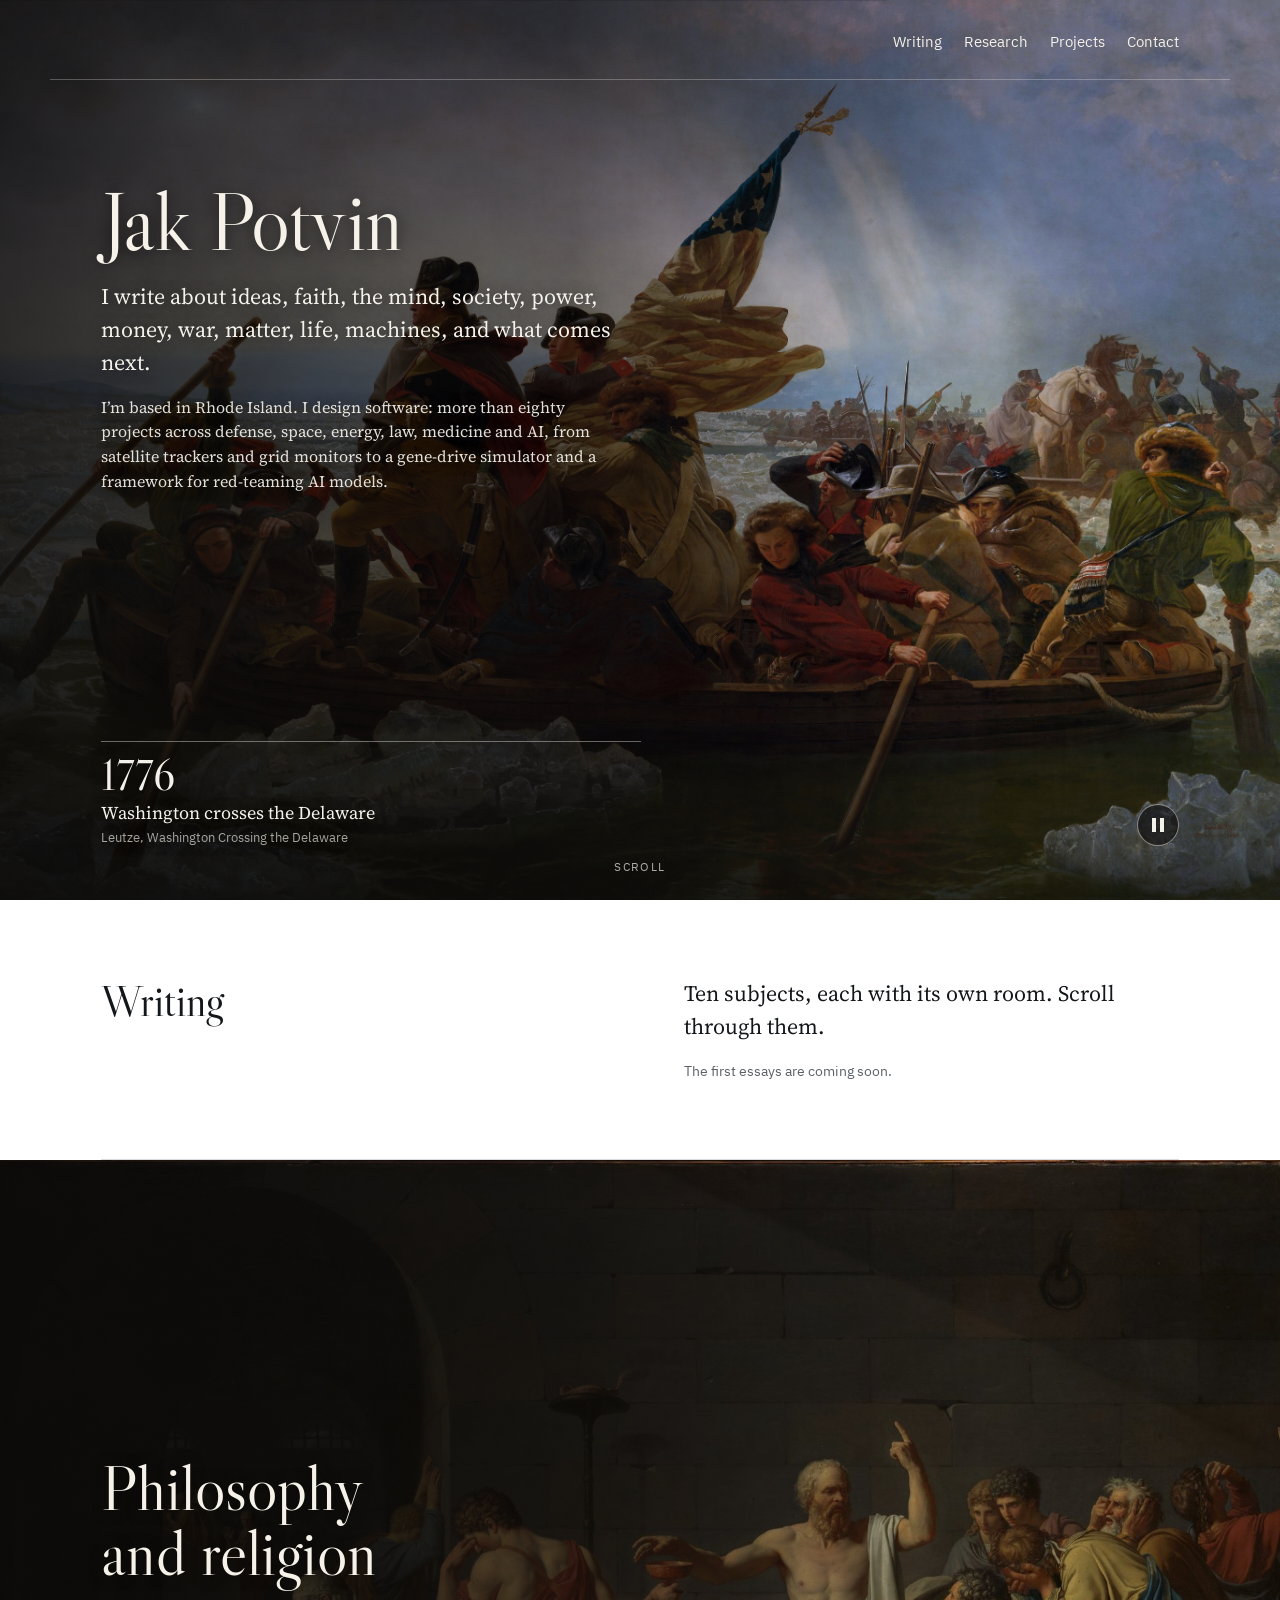
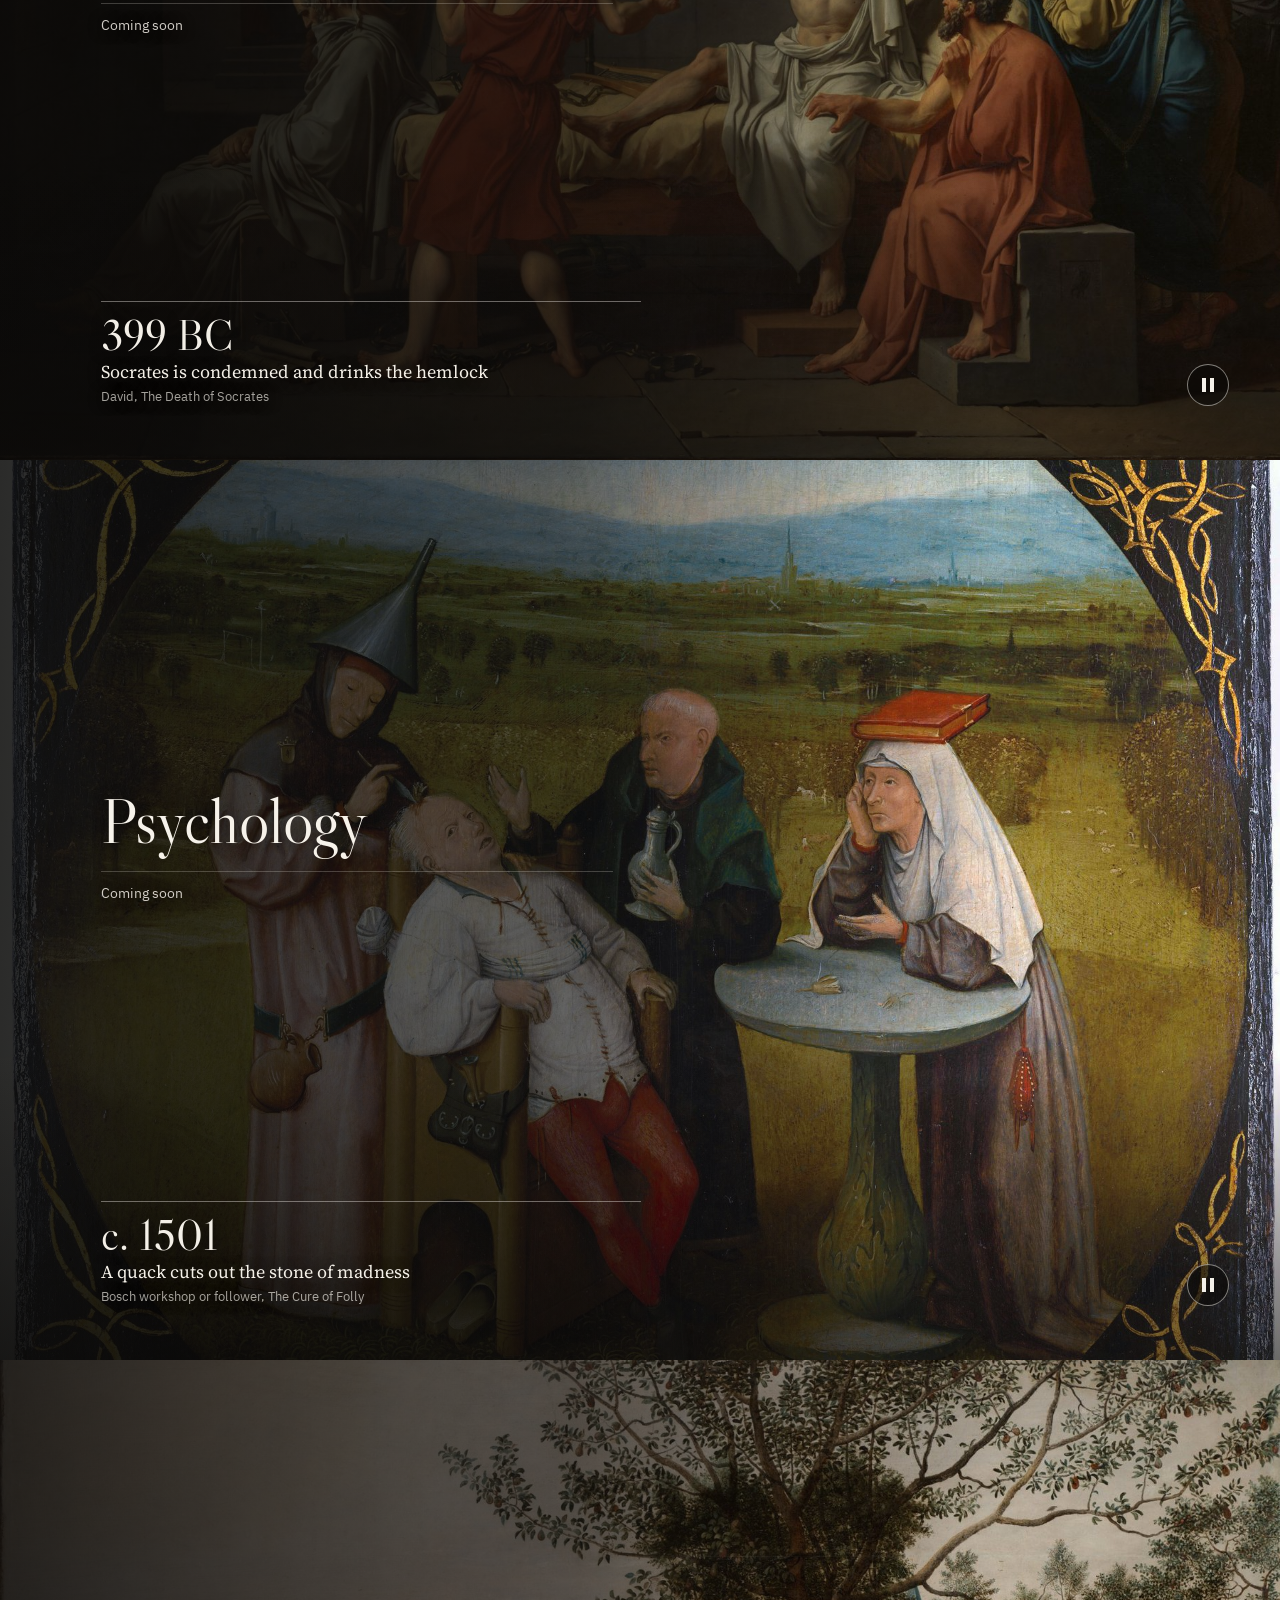
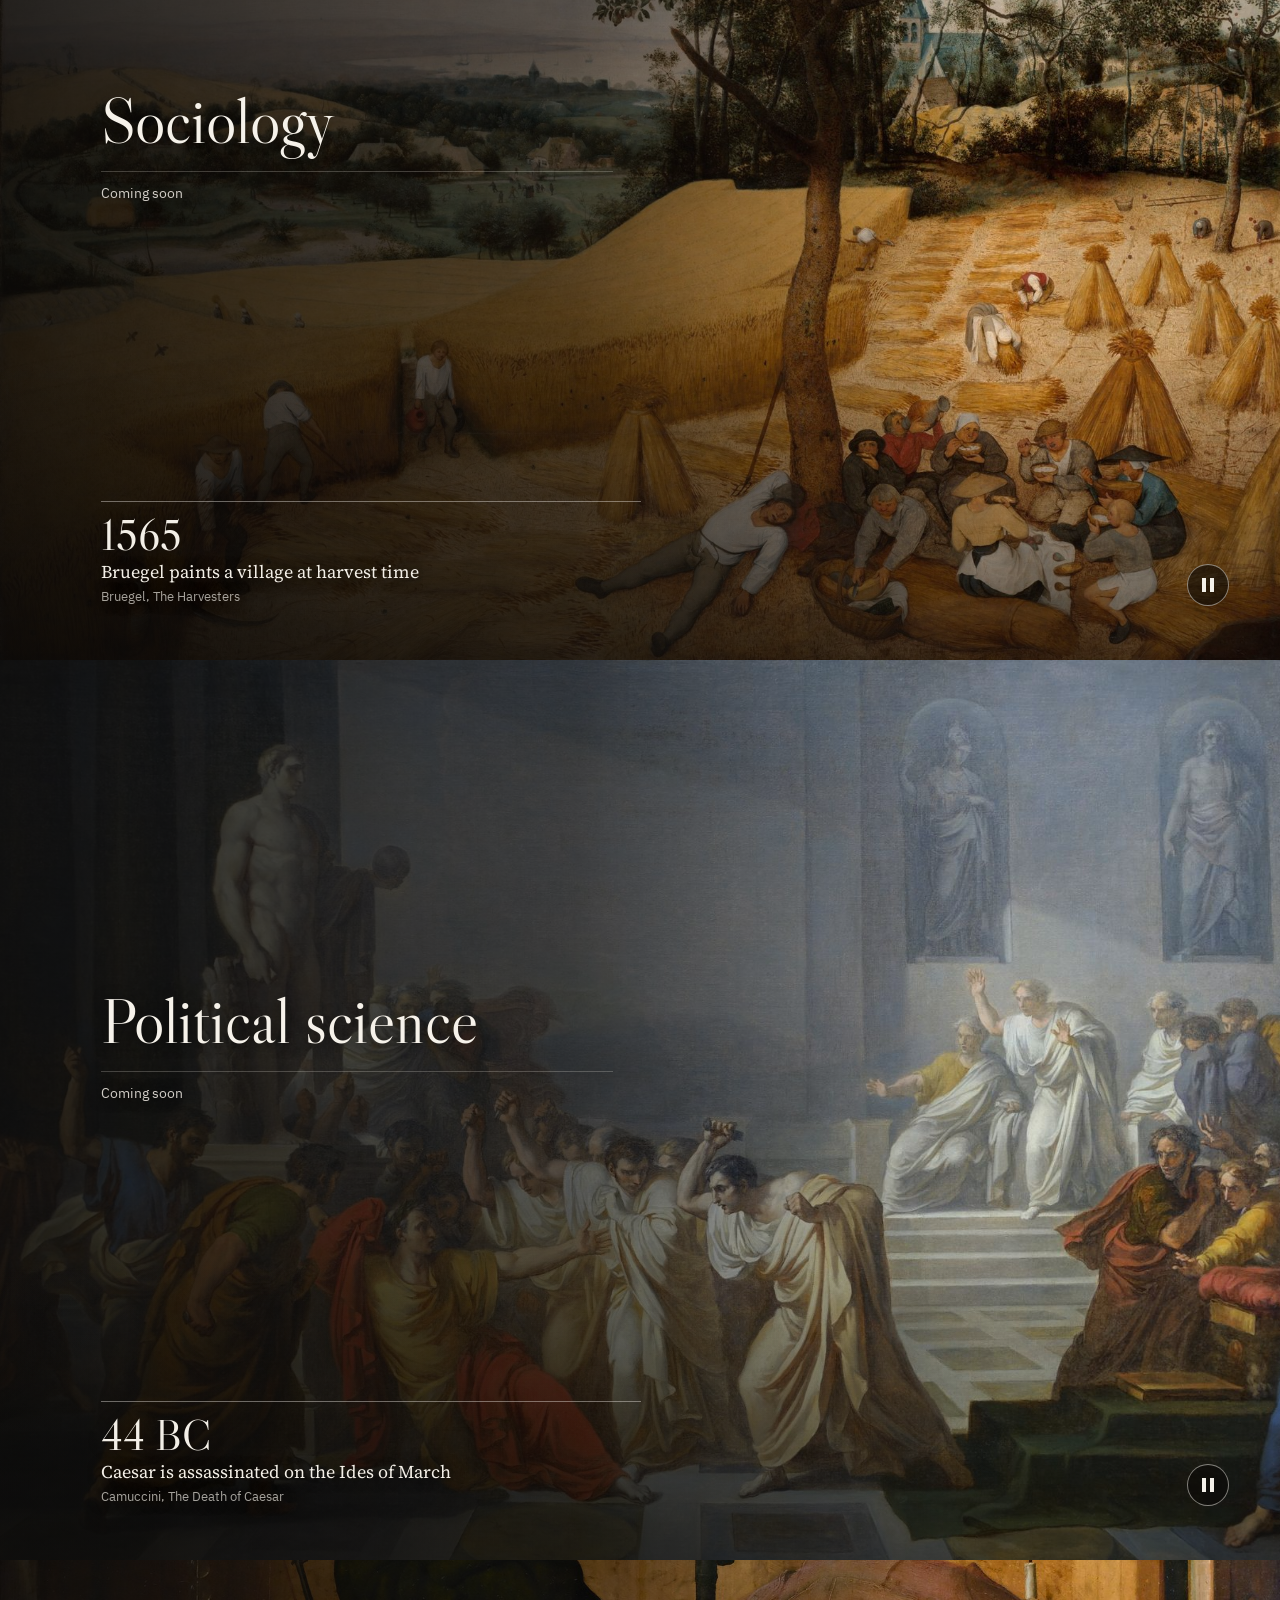
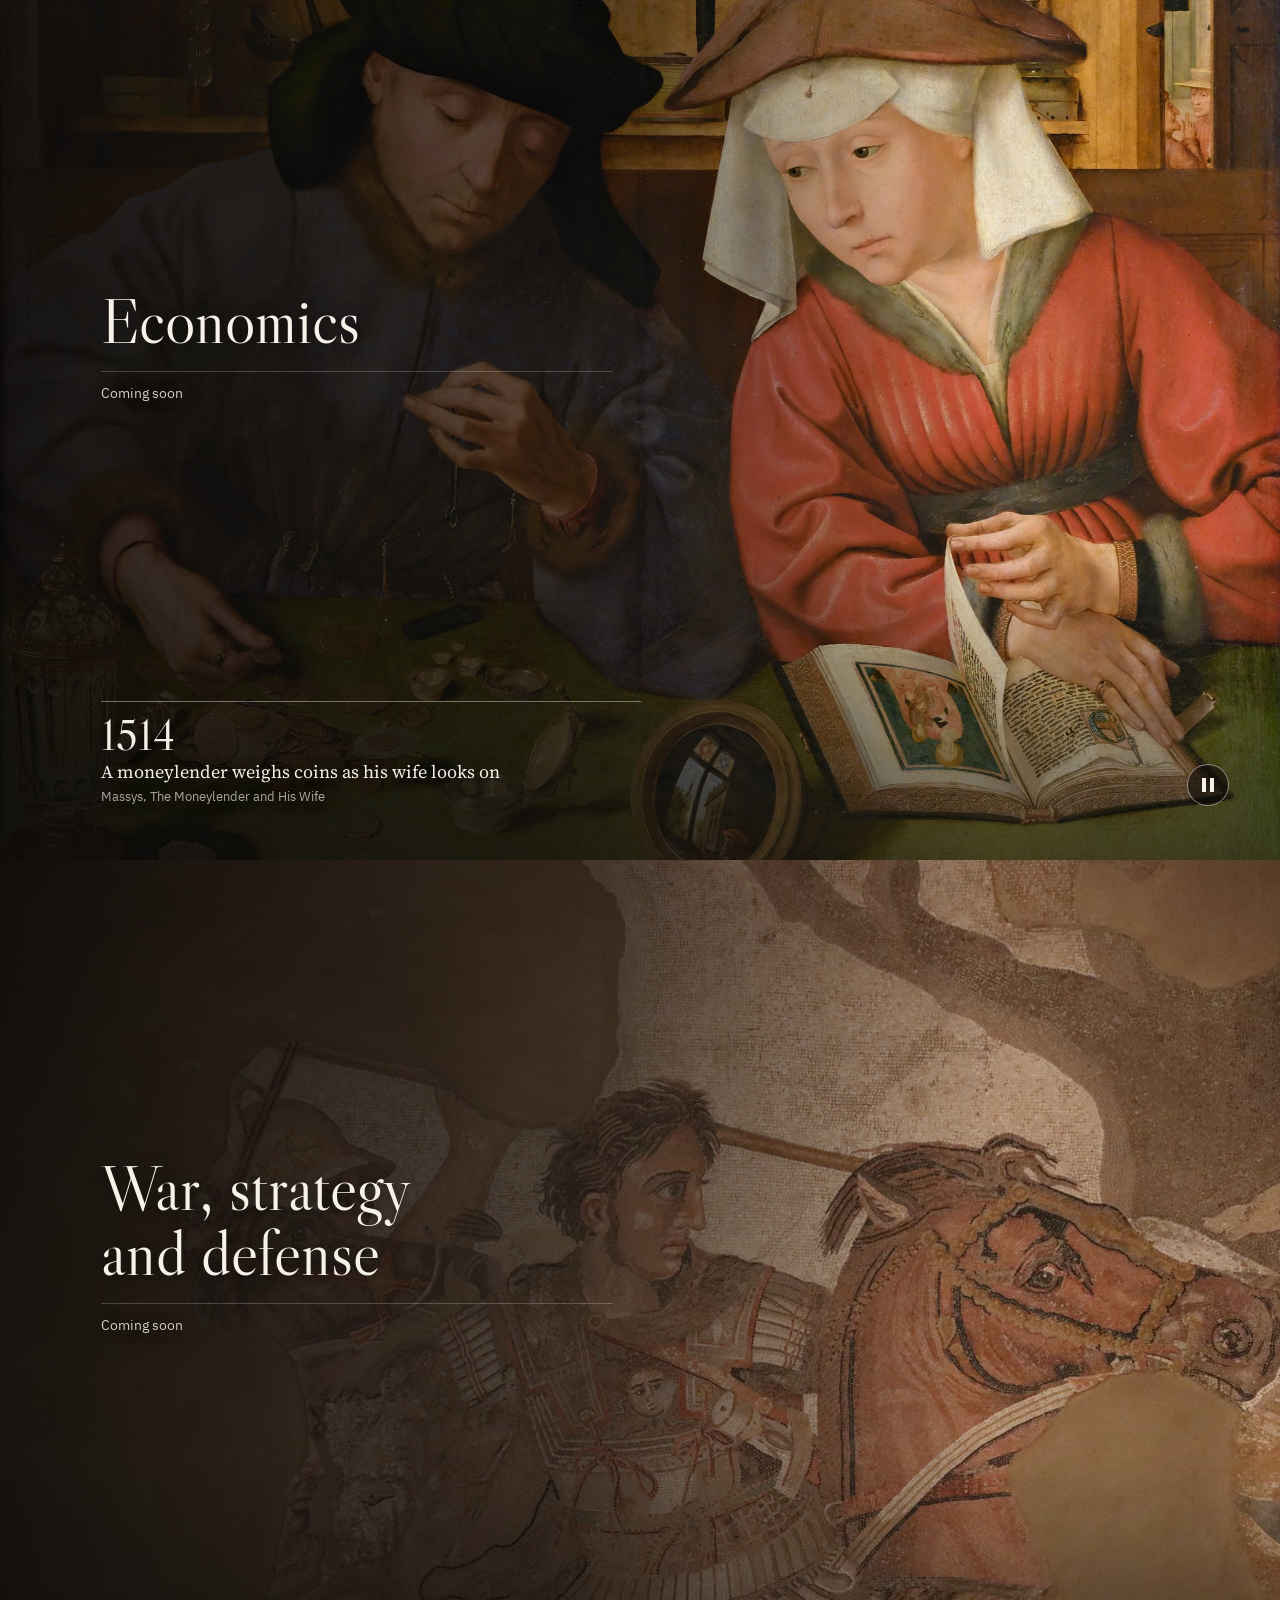
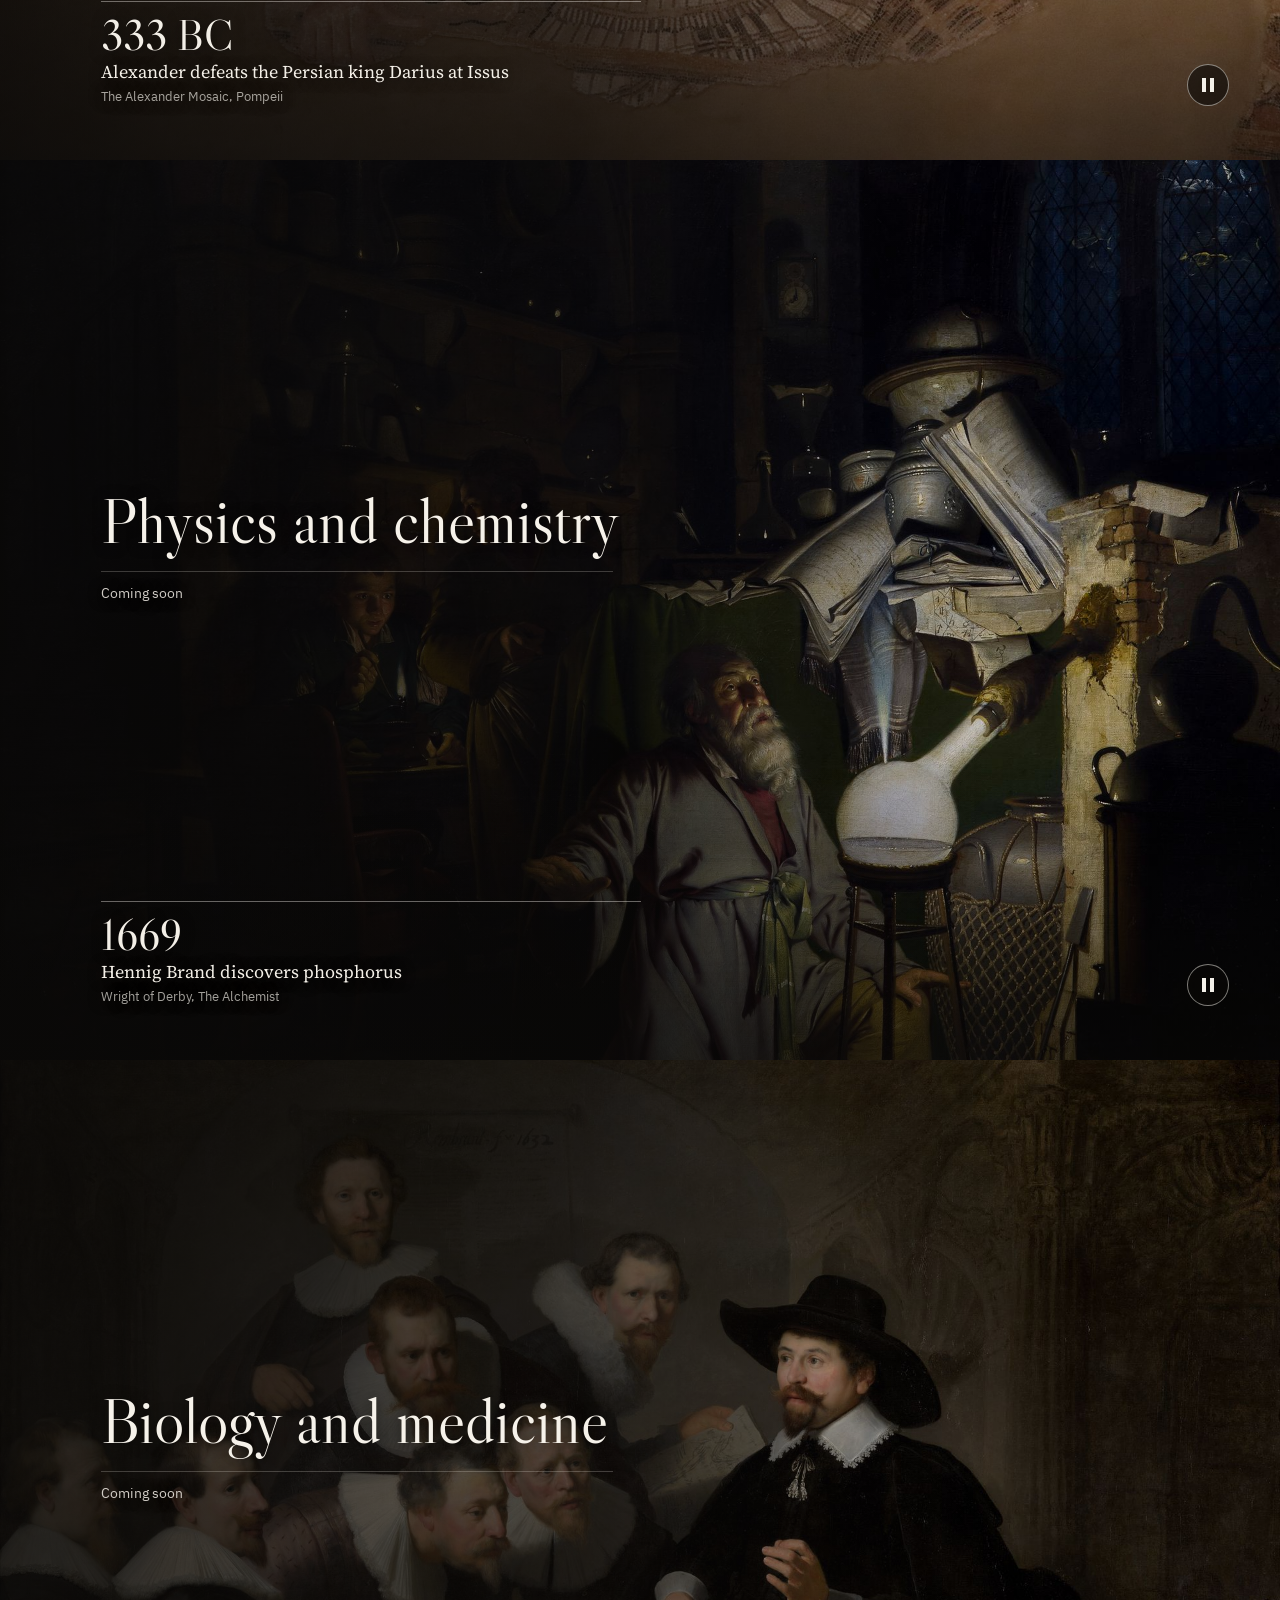
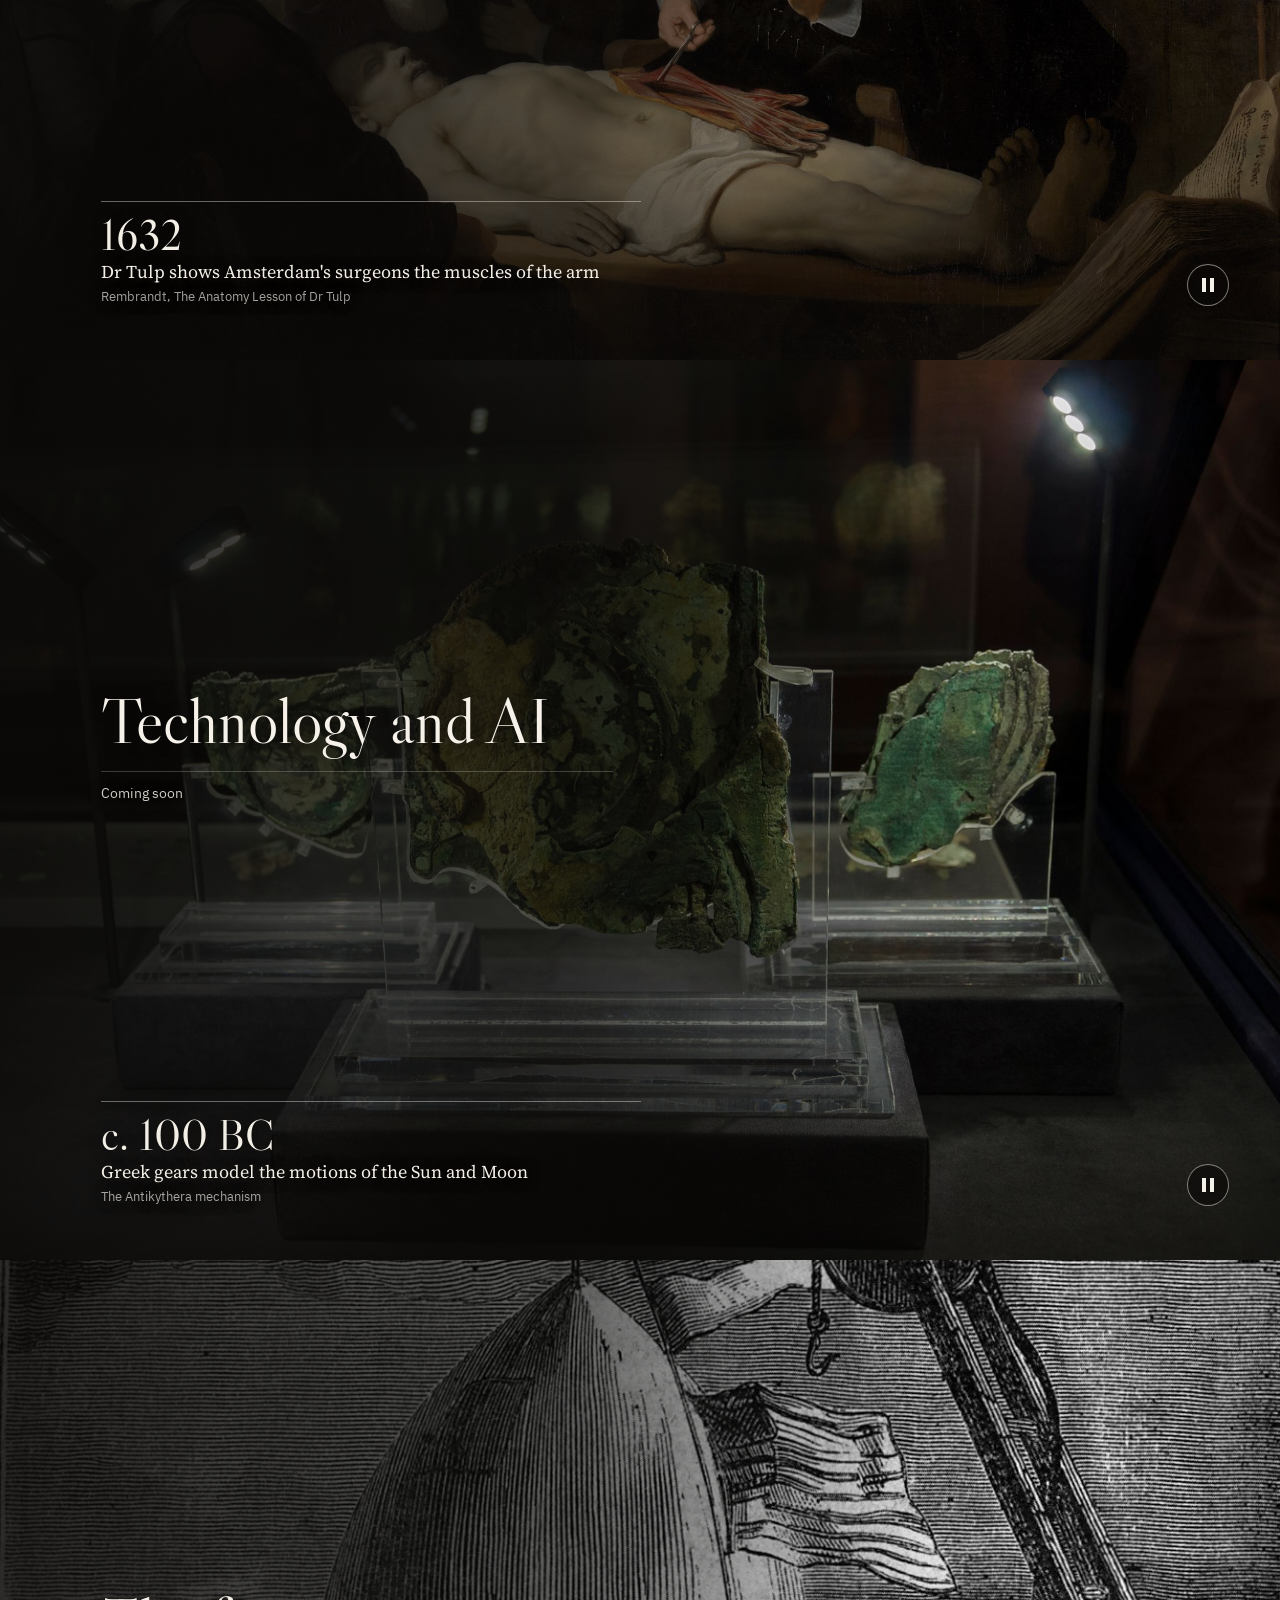
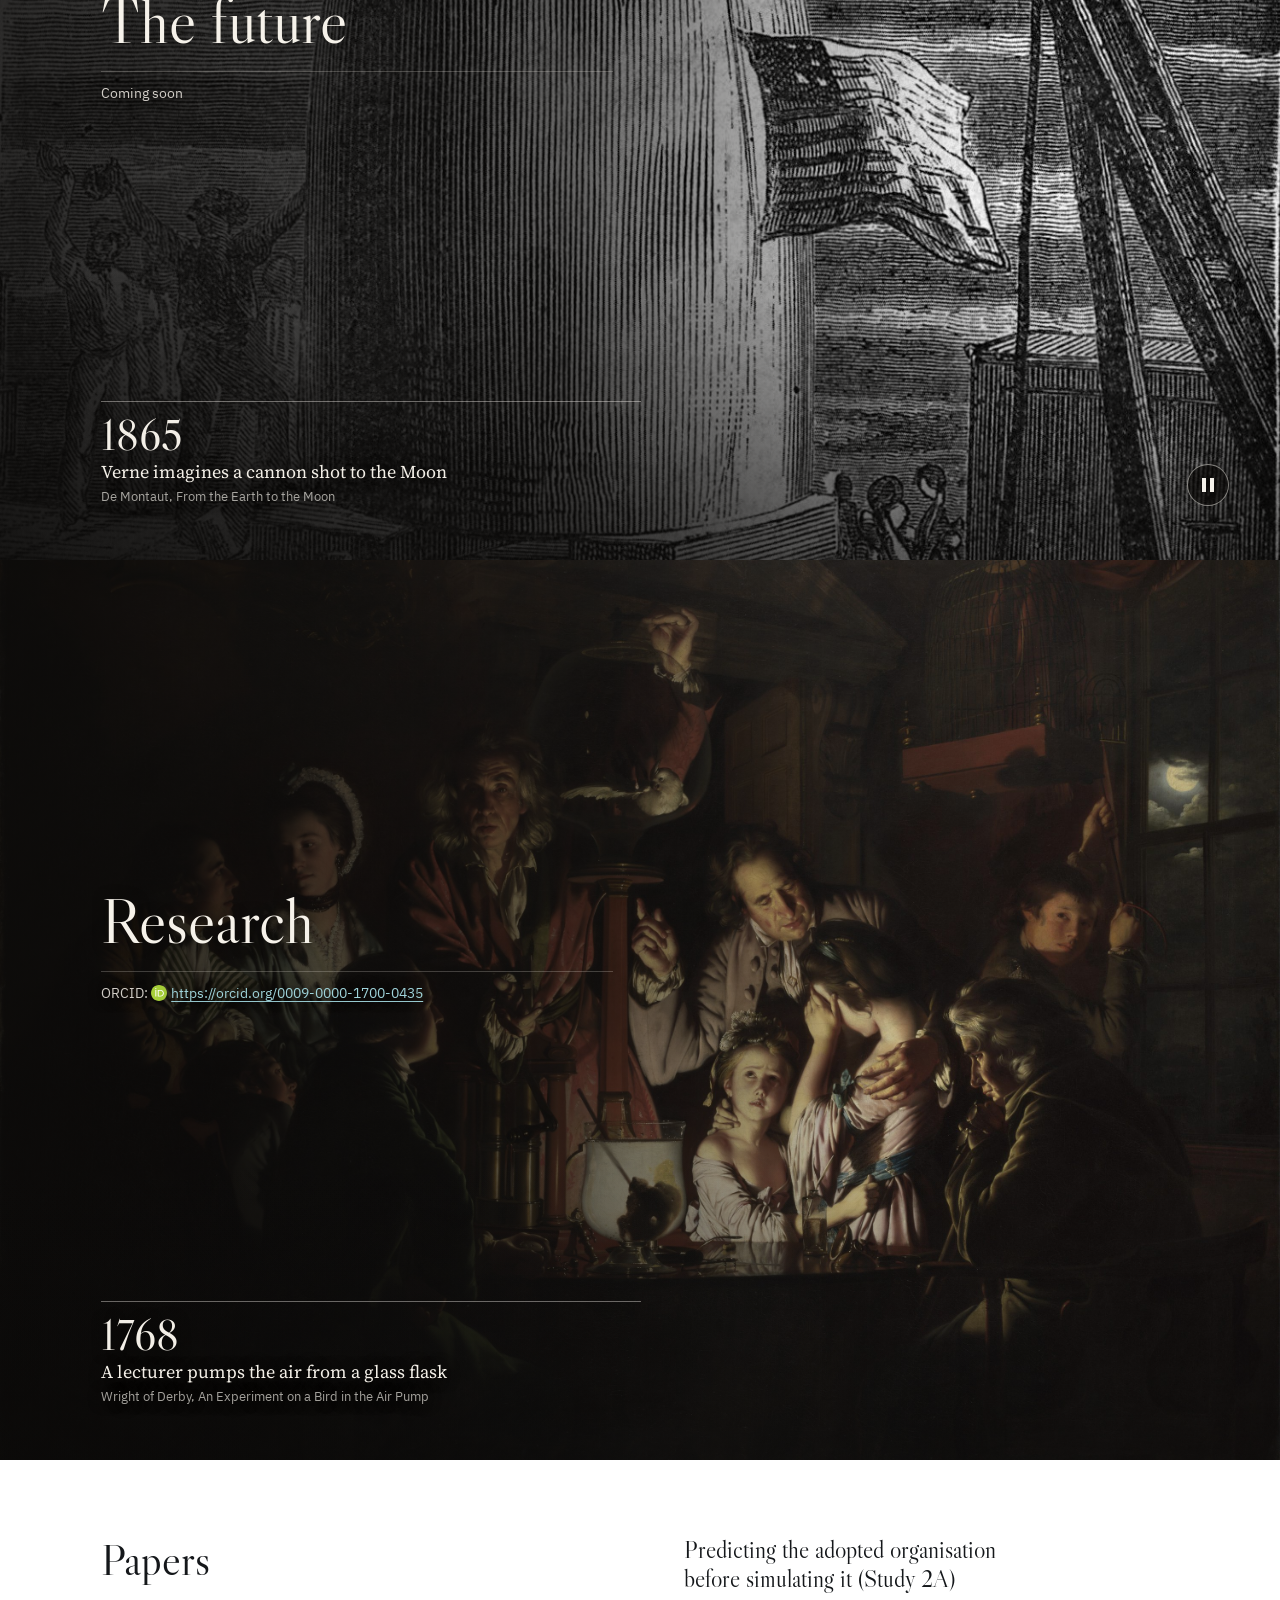
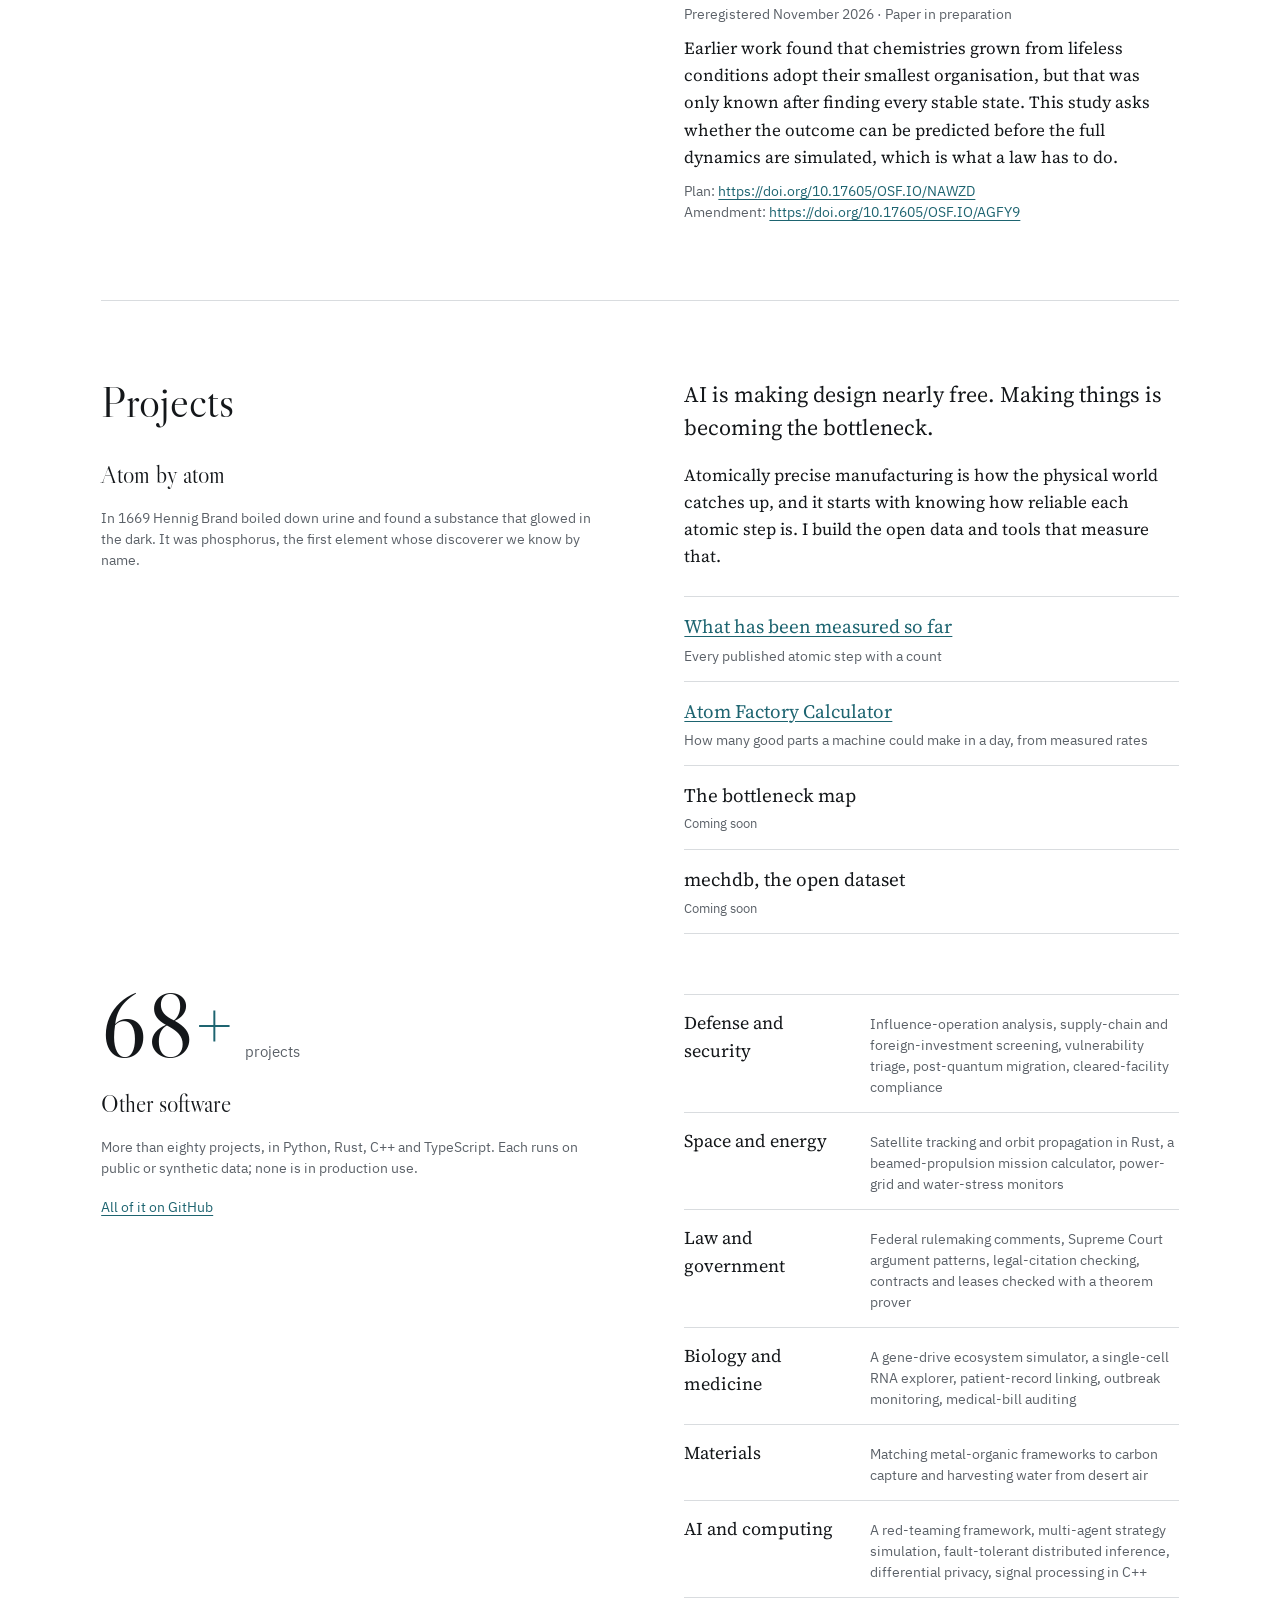
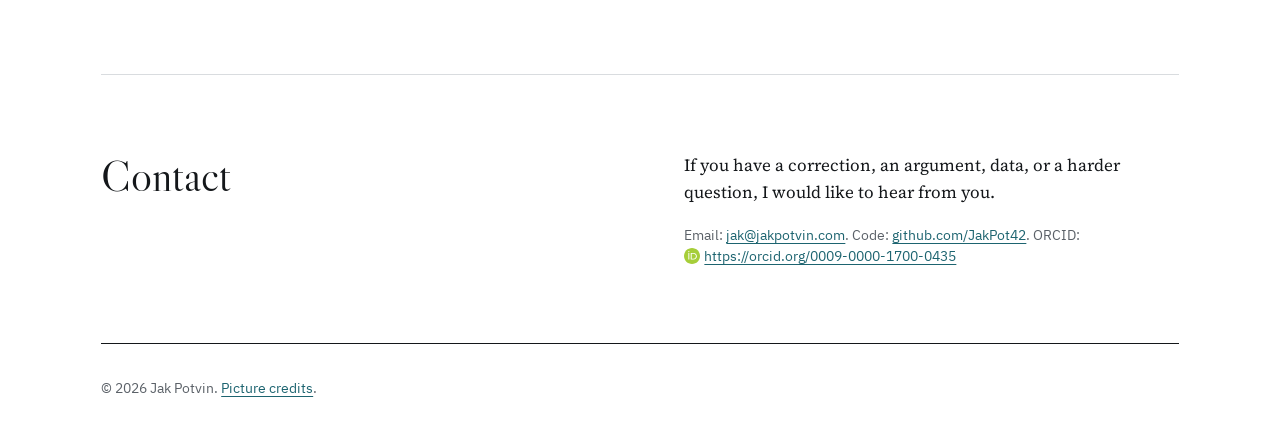
==== commit da43941b: "The Papers heading is the size of the other section headings It was set at the size of a paper's own" ====
--- a/site/index.html
+++ b/site/index.html
@@ -62,10 +62,10 @@
 </section>
 <div class="rooms"><section class="room" id="s-philosophy" aria-labelledby="s-philosophy-h"><div class="room-stick"><div class="room-bg" aria-hidden="true"><div class="slides"><figure class="slide on" data-yr="399 BC" data-what="Socrates is condemned and drinks the hemlock" data-subj="Philosophy and religion" data-href="#s-philosophy" data-credit="David, The Death of Socrates" data-no="I"><img class="art" data-src="assets/img/death-of-socrates.jpg" alt="" style="--w:2000;--h:1319;--pos:55% 45%;object-position:55% 45%"><noscript><img class="art" src="assets/img/death-of-socrates.jpg" loading="lazy" alt="" style="--w:2000;--h:1319;--pos:55% 45%;object-position:55% 45%"></noscript></figure><figure class="slide" data-yr="c. 400" data-what="Augustine writes the Confessions" data-subj="Philosophy and religion" data-href="#s-philosophy" data-credit="Botticelli, Saint Augustine in His Study" data-no="V"><img class="art" data-src="assets/img/botticelli-augustine.jpg" alt="" style="--w:1775;--h:2758;--pos:50% 30%;object-position:50% 30%"></figure><figure class="slide" data-yr="c. 1817" data-what="Friedrich&#x27;s wanderer looks out over a sea of fog" data-subj="Philosophy and religion" data-href="#s-philosophy" data-credit="Friedrich, Wanderer above the Sea of Fog" data-no="XXII"><img class="art" data-src="assets/img/wanderer-sea-of-fog.jpg" alt="" style="--w:1920;--h:2463;--pos:50% 42%;object-position:50% 42%"></figure></div><div class="room-shade"></div></div><div class="room-words"><div class="room-text"><h2 id="s-philosophy-h">Philosophy and religion</h2><p class="room-soon">Coming soon</p></div><div class="caption"><span class="yr">399 BC</span> <span class="what">Socrates is condemned and drinks the hemlock</span> <span class="credit">David, The Death of Socrates</span></div></div></div></section><section class="room" id="s-psychology" aria-labelledby="s-psychology-h"><div class="room-stick"><div class="room-bg" aria-hidden="true"><div class="slides"><figure class="slide on" data-yr="c. 1501" data-what="A quack cuts out the stone of madness" data-subj="Psychology" data-href="#s-psychology" data-credit="Bosch workshop or follower, The Cure of Folly" data-no="VII"><img class="art" data-src="assets/img/bosch-cure-of-folly.jpg" alt="" style="--w:1920;--h:2695;--pos:50% 50%;object-position:50% 50%"><noscript><img class="art" src="assets/img/bosch-cure-of-folly.jpg" loading="lazy" alt="" style="--w:1920;--h:2695;--pos:50% 50%;object-position:50% 50%"></noscript></figure><figure class="slide" data-yr="c. 1815" data-what="Goya paints the inmates of a madhouse" data-subj="Psychology" data-href="#s-psychology" data-credit="Goya, The Madhouse" data-no="XXI"><img class="art" data-src="assets/img/goya-madhouse.jpg" alt="" style="--w:2000;--h:1285;--pos:58% 62%;object-position:58% 62%"></figure><figure class="slide" data-yr="c. 1921" data-what="Freud, the founder of psychoanalysis" data-subj="Psychology" data-href="#s-psychology" data-credit="Halberstadt, Sigmund Freud" data-no="XXX"><img class="art" data-src="assets/img/freud-halberstadt.jpg" alt="" style="--w:1625;--h:2201;--pos:50% 4%;object-position:50% 4%"></figure></div><div class="room-shade"></div></div><div class="room-words"><div class="room-text"><h2 id="s-psychology-h">Psychology</h2><p class="room-soon">Coming soon</p></div><div class="caption"><span class="yr">c. 1501</span> <span class="what">A quack cuts out the stone of madness</span> <span class="credit">Bosch workshop or follower, The Cure of Folly</span></div></div></div></section><section class="room" id="s-sociology" aria-labelledby="s-sociology-h"><div class="room-stick"><div class="room-bg" aria-hidden="true"><div class="slides"><figure class="slide on" data-yr="1565" data-what="Bruegel paints a village at harvest time" data-subj="Sociology" data-href="#s-sociology" data-credit="Bruegel, The Harvesters" data-no="IX"><img class="art" data-src="assets/img/bruegel-harvesters.jpg" alt="" style="--w:1800;--h:1327;--pos:55% 60%;object-position:55% 60%"><noscript><img class="art" src="assets/img/bruegel-harvesters.jpg" loading="lazy" alt="" style="--w:1800;--h:1327;--pos:55% 60%;object-position:55% 60%"></noscript></figure><figure class="slide" data-yr="1884" data-what="Parisians of every class share a Sunday afternoon" data-subj="Sociology" data-href="#s-sociology" data-credit="Seurat, A Sunday on La Grande Jatte" data-no="XXVII"><img class="art" data-src="assets/img/seurat-grande-jatte.jpg" alt="" style="--w:1686;--h:1130;--pos:50% 50%;object-position:50% 50%"></figure><figure class="slide" data-yr="2017" data-what="Crowds cross at Shibuya, Tokyo" data-subj="Sociology" data-href="#s-sociology" data-credit="Shibuya Crossing, Tokyo" data-no="XLII"><img class="art" data-src="assets/img/shibuya-crossing.jpg" alt="" style="--w:2000;--h:1333;--pos:55% 65%;object-position:55% 65%"></figure></div><div class="room-shade"></div></div><div class="room-words"><div class="room-text"><h2 id="s-sociology-h">Sociology</h2><p class="room-soon">Coming soon</p></div><div class="caption"><span class="yr">1565</span> <span class="what">Bruegel paints a village at harvest time</span> <span class="credit">Bruegel, The Harvesters</span></div></div></div></section><section class="room" id="s-politics" aria-labelledby="s-politics-h"><div class="room-stick"><div class="room-bg" aria-hidden="true"><div class="slides"><figure class="slide on" data-yr="44 BC" data-what="Caesar is assassinated on the Ides of March" data-subj="Political science" data-href="#s-politics" data-credit="Camuccini, The Death of Caesar" data-no="IV"><img class="art" data-src="assets/img/death-of-caesar.jpg" alt="" style="--w:2000;--h:1136;--pos:40% 62%;object-position:40% 62%"><noscript><img class="art" src="assets/img/death-of-caesar.jpg" loading="lazy" alt="" style="--w:2000;--h:1136;--pos:40% 62%;object-position:40% 62%"></noscript></figure><figure class="slide" data-yr="1215" data-what="King John seals Magna Carta at Runnymede" data-subj="Political science" data-href="#s-politics" data-credit="Magna Carta, 1215" data-no="VI"><img class="art" data-src="assets/img/magna-carta.jpg" alt="" style="--w:2000;--h:1333;--pos:50% 40%;object-position:50% 40%"></figure><figure class="slide" data-yr="1989" data-what="The Berlin Wall is opened at the Brandenburg Gate" data-subj="Political science" data-href="#s-politics" data-credit="U.S. Air Force, The Berlin Wall opened" data-no="XXXIX"><img class="art" data-src="assets/img/berlin-wall-1989.jpg" alt="" style="--w:2000;--h:1333;--pos:55% 55%;object-position:55% 55%"></figure></div><div class="room-shade"></div></div><div class="room-words"><div class="room-text"><h2 id="s-politics-h">Political science</h2><p class="room-soon">Coming soon</p></div><div class="caption"><span class="yr">44 BC</span> <span class="what">Caesar is assassinated on the Ides of March</span> <span class="credit">Camuccini, The Death of Caesar</span></div></div></div></section><section class="room" id="s-economics" aria-labelledby="s-economics-h"><div class="room-stick"><div class="room-bg" aria-hidden="true"><div class="slides"><figure class="slide on" data-yr="1514" data-what="A moneylender weighs coins as his wife looks on" data-subj="Economics" data-href="#s-economics" data-credit="Massys, The Moneylender and His Wife" data-no="VIII"><img class="art" data-src="assets/img/massys-moneylender.jpg" alt="" style="--w:1920;--h:2021;--pos:50% 60%;object-position:50% 60%"><noscript><img class="art" src="assets/img/massys-moneylender.jpg" loading="lazy" alt="" style="--w:1920;--h:2021;--pos:50% 60%;object-position:50% 60%"></noscript></figure><figure class="slide" data-yr="1776" data-what="Adam Smith publishes The Wealth of Nations" data-subj="Economics" data-href="#s-economics" data-credit="Stoddart, Adam Smith" data-no="XV"><img class="art" data-src="assets/img/adam-smith-statue.jpg" alt="" style="--w:1920;--h:2877;--pos:66% 10%;object-position:66% 10%"></figure><figure class="slide" data-yr="1913" data-what="Ford&#x27;s moving assembly line begins" data-subj="Economics" data-href="#s-economics" data-credit="Ford assembly line, 1913" data-no="XXIX"><img class="art" data-src="assets/img/ford-assembly-line.jpg" alt="" style="--w:2000;--h:1443;--pos:45% 50%;object-position:45% 50%"></figure></div><div class="room-shade"></div></div><div class="room-words"><div class="room-text"><h2 id="s-economics-h">Economics</h2><p class="room-soon">Coming soon</p></div><div class="caption"><span class="yr">1514</span> <span class="what">A moneylender weighs coins as his wife looks on</span> <span class="credit">Massys, The Moneylender and His Wife</span></div></div></div></section><section class="room" id="s-warfare" aria-labelledby="s-warfare-h"><div class="room-stick"><div class="room-bg" aria-hidden="true"><div class="slides"><figure class="slide on" data-yr="333 BC" data-what="Alexander defeats the Persian king Darius at Issus" data-subj="War, strategy and defense" data-href="#s-warfare" data-credit="The Alexander Mosaic, Pompeii" data-no="II"><img class="art" data-src="assets/img/alexander-mosaic.jpg" alt="" style="--w:2000;--h:1333;--pos:52% 40%;object-position:52% 40%"><noscript><img class="art" src="assets/img/alexander-mosaic.jpg" loading="lazy" alt="" style="--w:2000;--h:1333;--pos:52% 40%;object-position:52% 40%"></noscript></figure><figure class="slide" data-yr="1800" data-what="Napoleon crosses the Alps" data-subj="War, strategy and defense" data-href="#s-warfare" data-credit="David, Napoleon Crossing the Alps" data-no="XIX"><img class="art" data-src="assets/img/napoleon-alps.jpg" alt="" style="--w:1920;--h:2294;--pos:60% 30%;object-position:60% 30%"></figure><figure class="slide" data-yr="1945" data-what="Marines raise the flag on Iwo Jima" data-subj="War, strategy and defense" data-href="#s-warfare" data-credit="Rosenthal, Raising the Flag on Iwo Jima" data-no="XXXII"><img class="art" data-src="assets/img/iwo-jima.jpg" alt="" style="--w:1944;--h:1561;--pos:45% 50%;object-position:45% 50%"></figure></div><div class="room-shade"></div></div><div class="room-words"><div class="room-text"><h2 id="s-warfare-h">War, strategy and defense</h2><p class="room-soon">Coming soon</p></div><div class="caption"><span class="yr">333 BC</span> <span class="what">Alexander defeats the Persian king Darius at Issus</span> <span class="credit">The Alexander Mosaic, Pompeii</span></div></div></div></section><section class="room" id="s-physics" aria-labelledby="s-physics-h"><div class="room-stick"><div class="room-bg" aria-hidden="true"><div class="slides"><figure class="slide on" data-yr="1669" data-what="Hennig Brand discovers phosphorus" data-subj="Physics and chemistry" data-href="#s-physics" data-credit="Wright of Derby, The Alchemist" data-no="XII"><img class="art" data-src="assets/img/alchemist-full.jpg" alt="" style="--w:1920;--h:2490;--pos:60% 70%;object-position:60% 70%"><noscript><img class="art" src="assets/img/alchemist-full.jpg" loading="lazy" alt="" style="--w:1920;--h:2490;--pos:60% 70%;object-position:60% 70%"></noscript></figure><figure class="slide" data-yr="1855" data-what="Faraday gives a Christmas lecture at the Royal Institution" data-subj="Physics and chemistry" data-href="#s-physics" data-credit="After Blaikley, Faraday Lecturing" data-no="XXIV"><img class="art" data-src="assets/img/faraday-lecture.jpg" alt="" style="--w:1932;--h:1404;--pos:62% 55%;object-position:62% 55%"></figure><figure class="slide" data-yr="2012" data-what="ATLAS helps find the Higgs boson" data-subj="Physics and chemistry" data-href="#s-physics" data-credit="The ATLAS detector, CERN" data-no="XLI"><img class="art" data-src="assets/img/atlas-detector.jpg" alt="" style="--w:2000;--h:1333;--pos:60% 55%;object-position:60% 55%"></figure></div><div class="room-shade"></div></div><div class="room-words"><div class="room-text"><h2 id="s-physics-h">Physics and chemistry</h2><p class="room-soon">Coming soon</p></div><div class="caption"><span class="yr">1669</span> <span class="what">Hennig Brand discovers phosphorus</span> <span class="credit">Wright of Derby, The Alchemist</span></div></div></div></section><section class="room" id="s-biology" aria-labelledby="s-biology-h"><div class="room-stick"><div class="room-bg" aria-hidden="true"><div class="slides"><figure class="slide on" data-yr="1632" data-what="Dr Tulp shows Amsterdam&#x27;s surgeons the muscles of the arm" data-subj="Biology and medicine" data-href="#s-biology" data-credit="Rembrandt, The Anatomy Lesson of Dr Tulp" data-no="X"><img class="art" data-src="assets/img/rembrandt-anatomy-lesson.jpg" alt="" style="--w:2000;--h:1507;--pos:60% 42%;object-position:60% 42%"><noscript><img class="art" src="assets/img/rembrandt-anatomy-lesson.jpg" loading="lazy" alt="" style="--w:2000;--h:1507;--pos:60% 42%;object-position:60% 42%"></noscript></figure><figure class="slide" data-yr="1796" data-what="Jenner gives the first vaccination against smallpox" data-subj="Biology and medicine" data-href="#s-biology" data-credit="Hillemacher, Jenner Vaccinating a Boy" data-no="XVIII"><img class="art" data-src="assets/img/jenner-hillemacher.jpg" alt="" style="--w:2000;--h:1557;--pos:55% 50%;object-position:55% 50%"></figure><figure class="slide" data-yr="2020" data-what="The virus behind COVID-19, under the microscope" data-subj="Biology and medicine" data-href="#s-biology" data-credit="NIAID, SARS-CoV-2" data-no="XLIV"><img class="art" data-src="assets/img/sars-cov-2.jpg" alt="" style="--w:1920;--h:2560;--pos:50% 45%;object-position:50% 45%"></figure></div><div class="room-shade"></div></div><div class="room-words"><div class="room-text"><h2 id="s-biology-h">Biology and medicine</h2><p class="room-soon">Coming soon</p></div><div class="caption"><span class="yr">1632</span> <span class="what">Dr Tulp shows Amsterdam's surgeons the muscles of the arm</span> <span class="credit">Rembrandt, The Anatomy Lesson of Dr Tulp</span></div></div></div></section><section class="room" id="s-tech" aria-labelledby="s-tech-h"><div class="room-stick"><div class="room-bg" aria-hidden="true"><div class="slides"><figure class="slide on" data-yr="c. 100 BC" data-what="Greek gears model the motions of the Sun and Moon" data-subj="Technology and AI" data-href="#s-tech" data-credit="The Antikythera mechanism" data-no="III"><img class="art" data-src="assets/img/antikythera.jpg" alt="" style="--w:2000;--h:1325;--pos:50% 45%;object-position:50% 45%"><noscript><img class="art" src="assets/img/antikythera.jpg" loading="lazy" alt="" style="--w:2000;--h:1325;--pos:50% 45%;object-position:50% 45%"></noscript></figure><figure class="slide" data-yr="1946" data-what="ENIAC, the first general-purpose electronic computer, is unveiled" data-subj="Technology and AI" data-href="#s-tech" data-credit="U.S. Army, ENIAC" data-no="XXXIII"><img class="art" data-src="assets/img/eniac.jpg" alt="" style="--w:2000;--h:1372;--pos:72% 50%;object-position:72% 50%"></figure><figure class="slide" data-yr="2018" data-what="Summit becomes the world&#x27;s fastest computer" data-subj="Technology and AI" data-href="#s-tech" data-credit="Summit, Oak Ridge" data-no="XLIII"><img class="art" data-src="assets/img/summit-supercomputer.jpg" alt="" style="--w:2000;--h:1600;--pos:50% 45%;object-position:50% 45%"></figure></div><div class="room-shade"></div></div><div class="room-words"><div class="room-text"><h2 id="s-tech-h">Technology and AI</h2><p class="room-soon">Coming soon</p></div><div class="caption"><span class="yr">c. 100 BC</span> <span class="what">Greek gears model the motions of the Sun and Moon</span> <span class="credit">The Antikythera mechanism</span></div></div></div></section><section class="room" id="s-future" aria-labelledby="s-future-h"><div class="room-stick"><div class="room-bg" aria-hidden="true"><div class="slides"><figure class="slide on" data-yr="1865" data-what="Verne imagines a cannon shot to the Moon" data-subj="The future" data-href="#s-future" data-credit="De Montaut, From the Earth to the Moon" data-no="XXVI"><img class="art" data-src="assets/img/verne-earth-to-moon.jpg" alt="" style="--w:1338;--h:1964;--pos:50% 45%;object-position:50% 45%"><noscript><img class="art" src="assets/img/verne-earth-to-moon.jpg" loading="lazy" alt="" style="--w:1338;--h:1964;--pos:50% 45%;object-position:50% 45%"></noscript></figure><figure class="slide" data-yr="1963" data-what="Von Braun shows Kennedy the Saturn rocket" data-subj="The future" data-href="#s-future" data-credit="NASA, Kennedy and von Braun" data-no="XXXVII"><img class="art" data-src="assets/img/kennedy-von-braun.jpg" alt="" style="--w:1920;--h:2453;--pos:55% 35%;object-position:55% 35%"></figure><figure class="slide" data-yr="2022" data-what="Webb&#x27;s first images show stars being born" data-subj="The future" data-href="#s-future" data-credit="NASA, Webb&#x27;s Cosmic Cliffs" data-no="XLVI"><img class="art" data-src="assets/img/webb-cosmic-cliffs.jpg" alt="" style="--w:2000;--h:1158;--pos:50% 50%;object-position:50% 50%"></figure></div><div class="room-shade"></div></div><div class="room-words"><div class="room-text"><h2 id="s-future-h">The future</h2><p class="room-soon">Coming soon</p></div><div class="caption"><span class="yr">1865</span> <span class="what">Verne imagines a cannon shot to the Moon</span> <span class="credit">De Montaut, From the Earth to the Moon</span></div></div></div></section></div>
 <div class="rooms"><section class="room research-room" id="research" aria-labelledby="research-h"><div class="room-stick"><div class="room-bg" aria-hidden="true"><div class="slides"><figure class="slide on" data-yr="1768" data-what="A lecturer pumps the air from a glass flask" data-subj="Research" data-href="#research" data-credit="Wright of Derby, An Experiment on a Bird in the Air Pump" data-no="XIII"><img class="art" data-src="assets/img/wright-air-pump.jpg" alt="" style="--w:3000;--h:2248;--pos:55% 45%;object-position:55% 45%"><noscript><img class="art" src="assets/img/wright-air-pump.jpg" loading="lazy" alt="" style="--w:3000;--h:2248;--pos:55% 45%;object-position:55% 45%"></noscript></figure></div><div class="room-shade"></div></div><div class="room-words"><div class="room-text"><h2 id="research-h">Research</h2><p class="room-soon">ORCID: <a class="orcid" href="https://orcid.org/0009-0000-1700-0435" rel="me"><img src="assets/orcid-id.svg" width="16" height="16" alt="">https://orcid.org/0009-0000-1700-0435</a></p></div><div class="caption"><span class="yr">1768</span> <span class="what">A lecturer pumps the air from a glass flask</span> <span class="credit">Wright of Derby, An Experiment on a Bird in the Air Pump</span></div></div></div></section></div>
-<section class="research-papers" aria-label="Papers">
+<section class="research-papers" aria-labelledby="papers-h">
 <div class="split">
 <div class="stack">
-<h3>Papers</h3>
+<h2 id="papers-h">Papers</h2>
 </div>
 <div class="stack papers">
 <article class="paper">
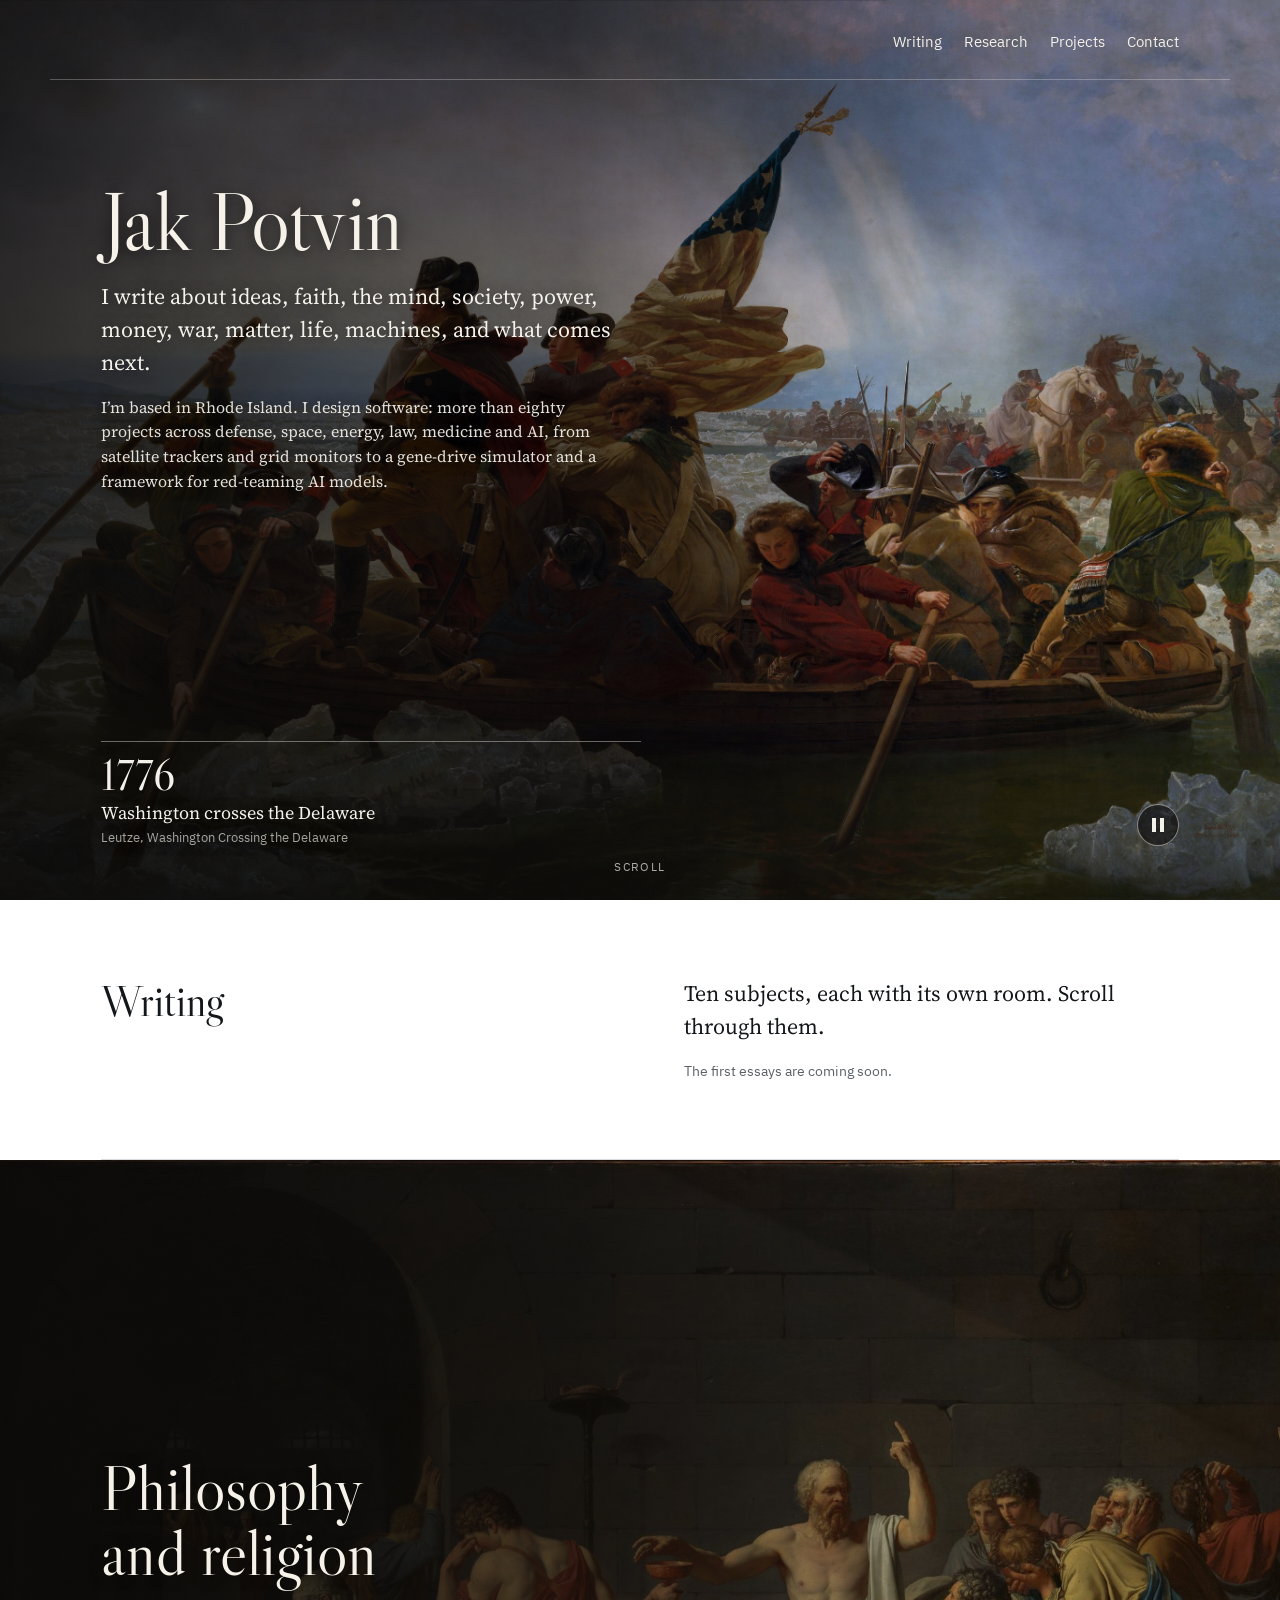
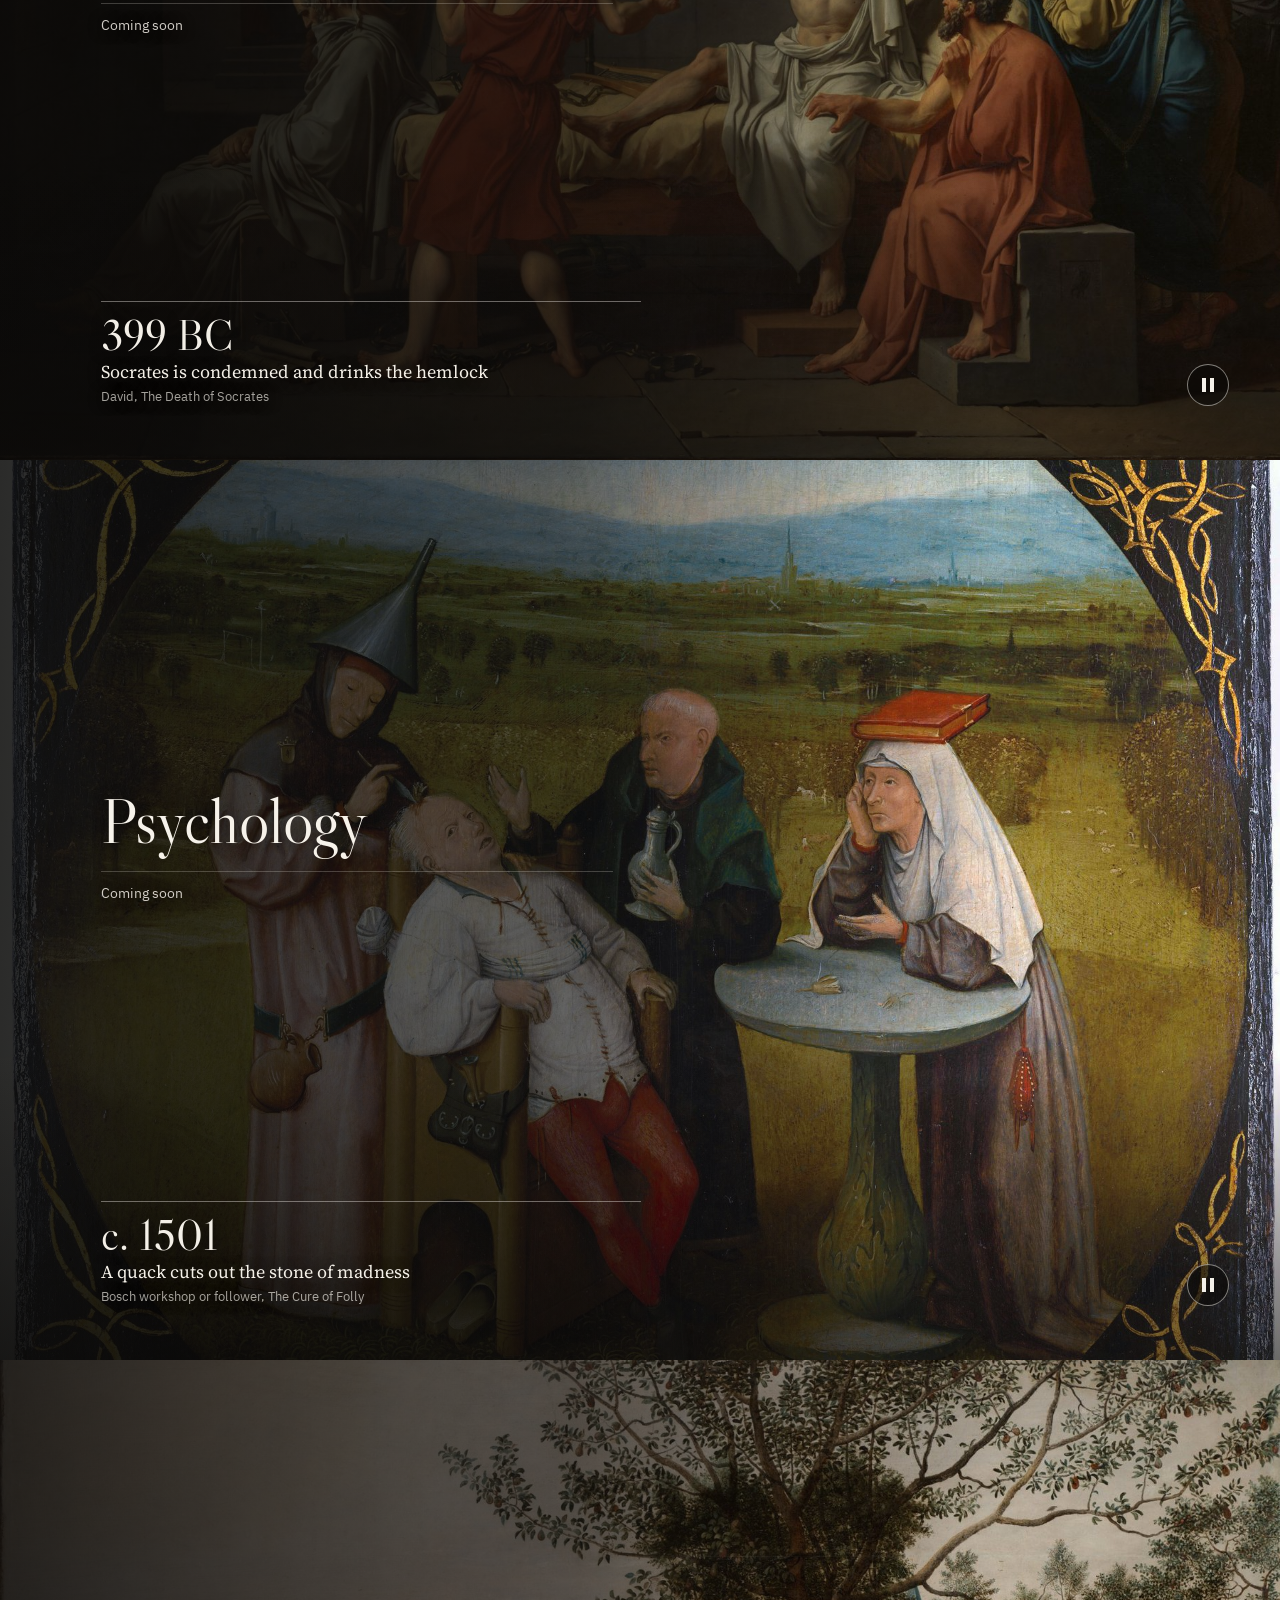
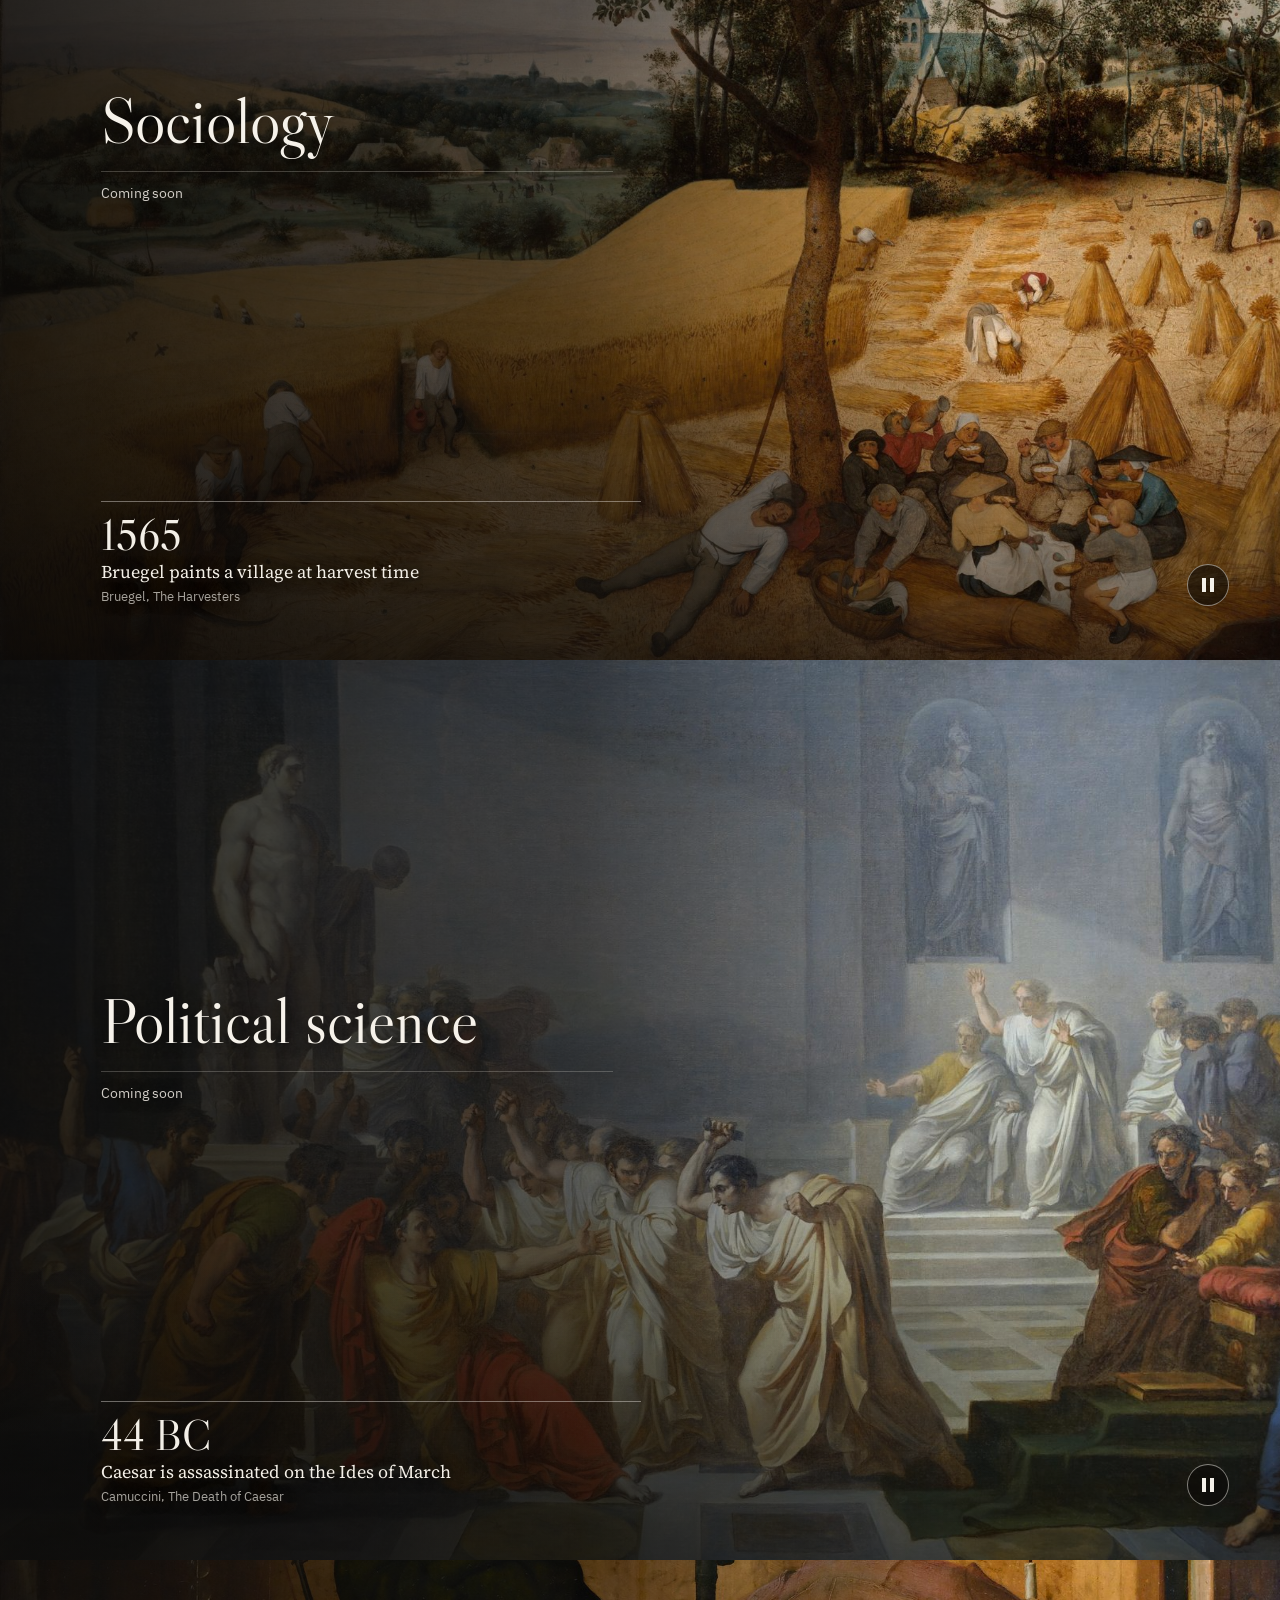
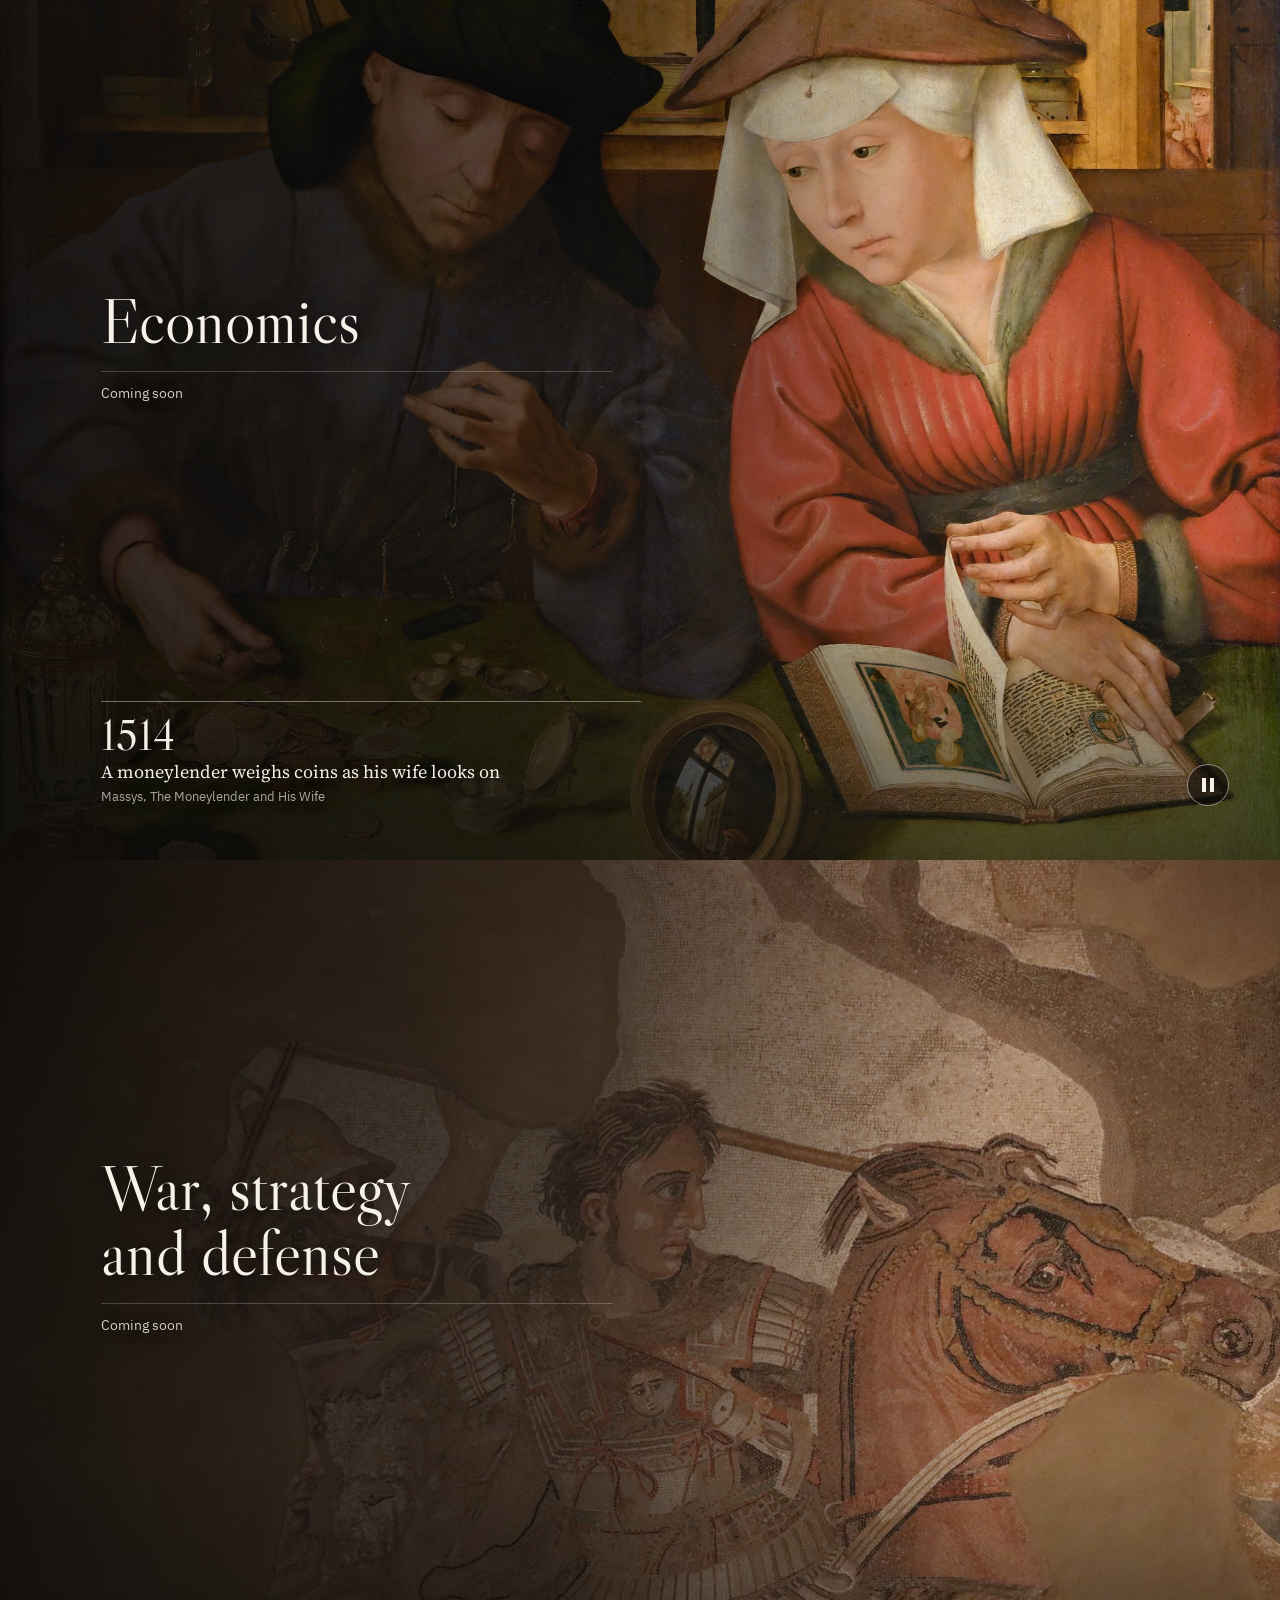
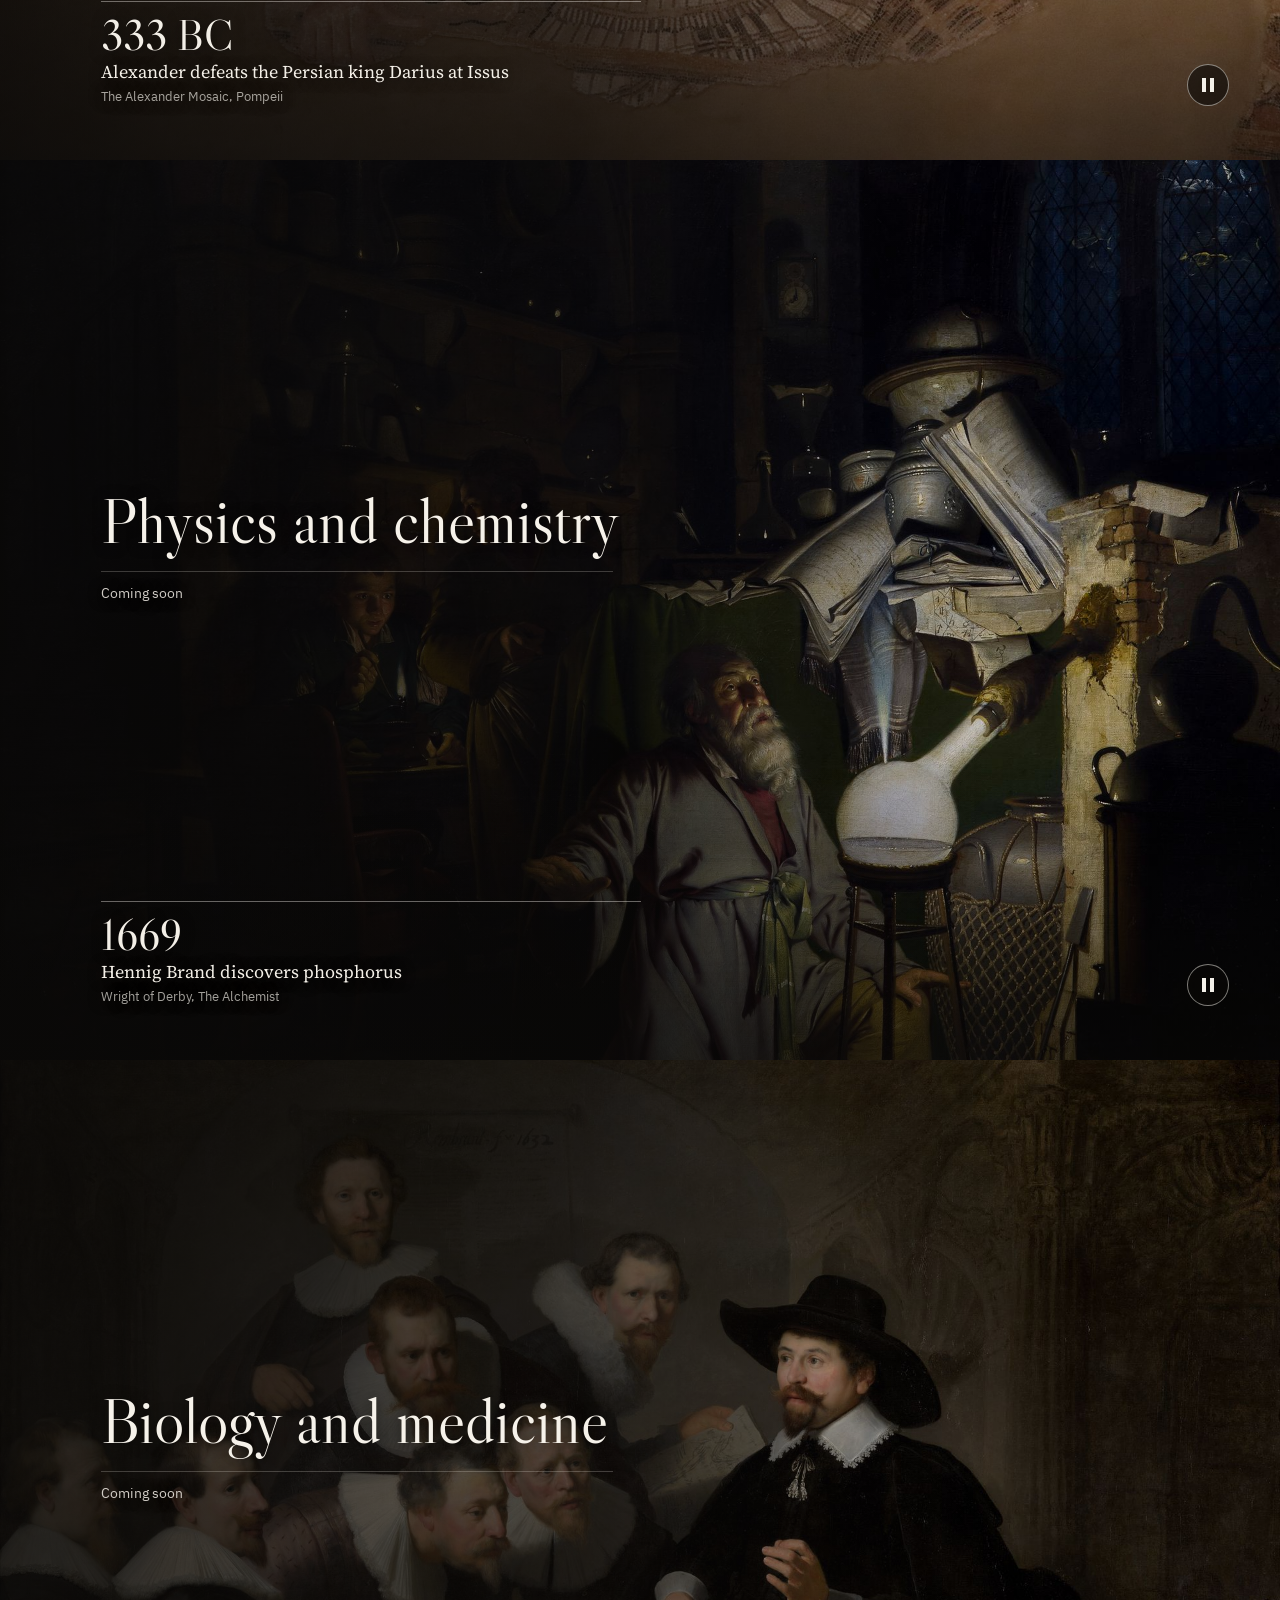
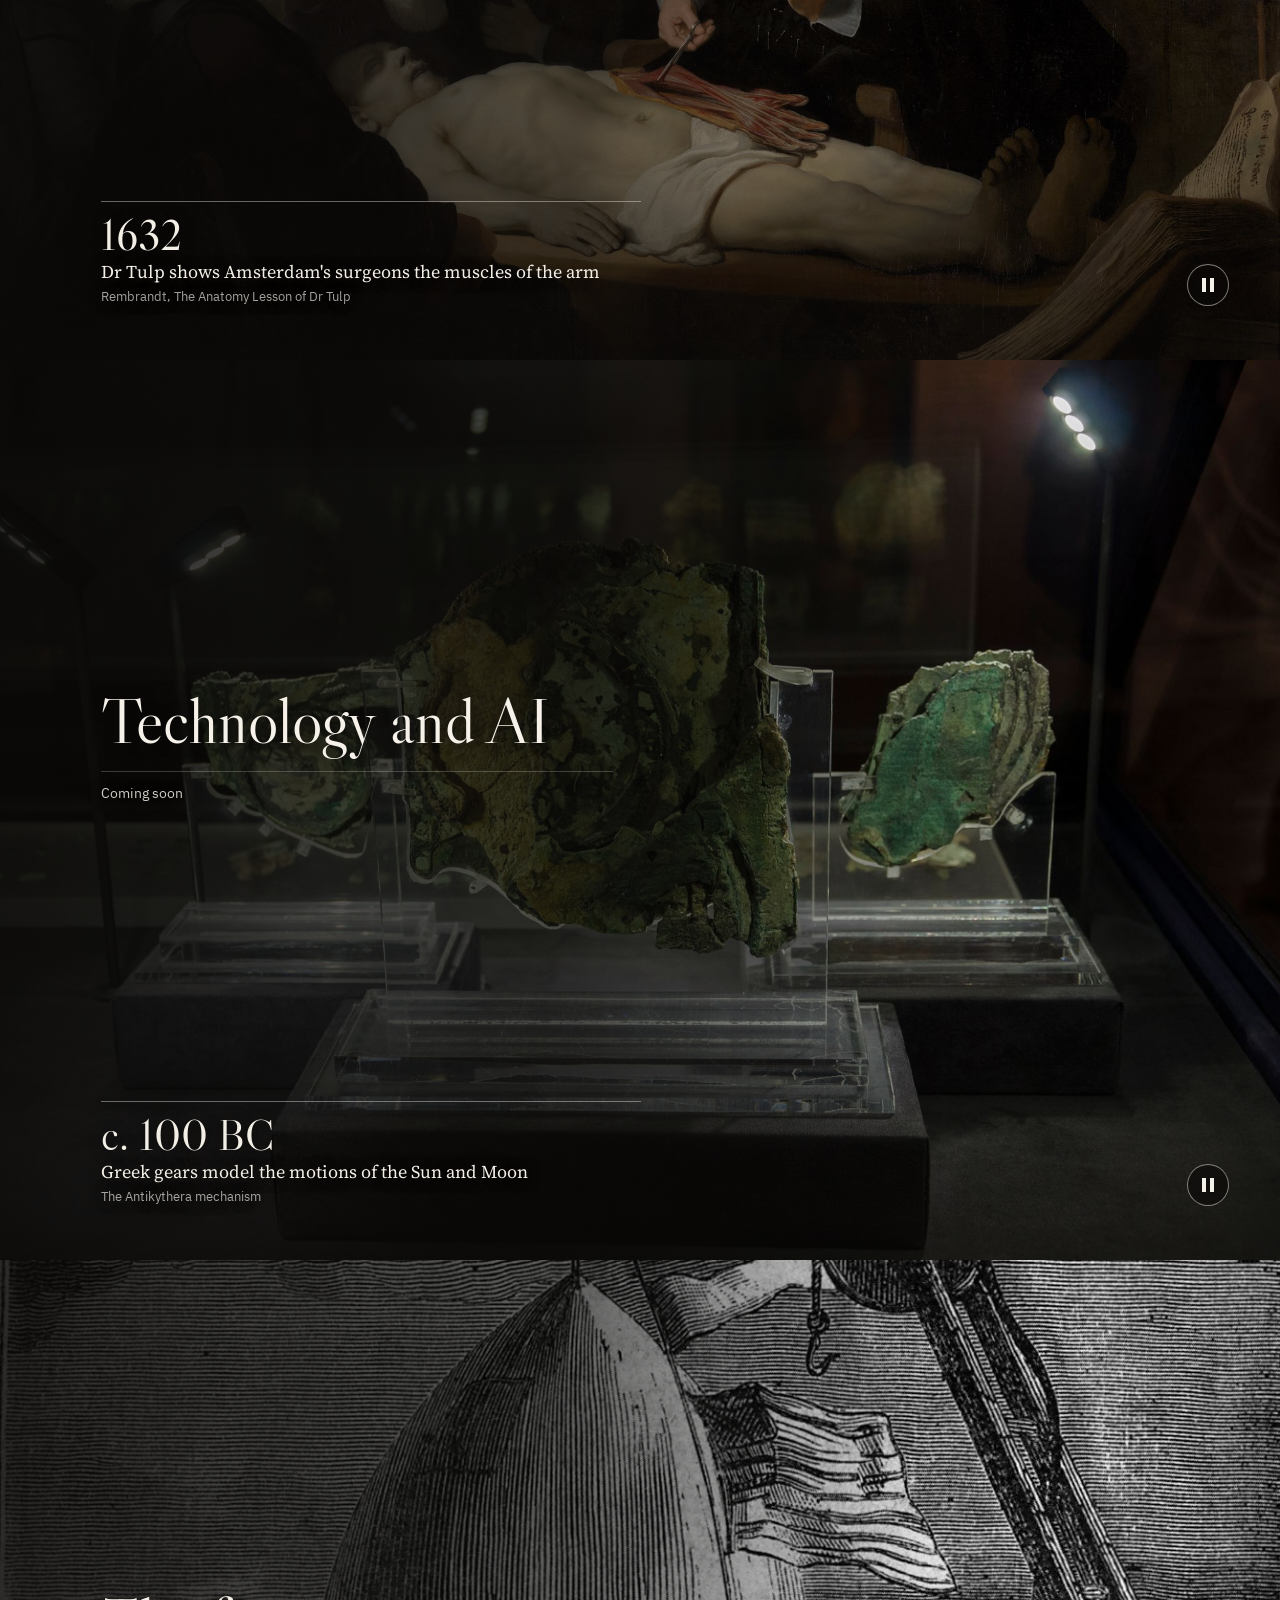
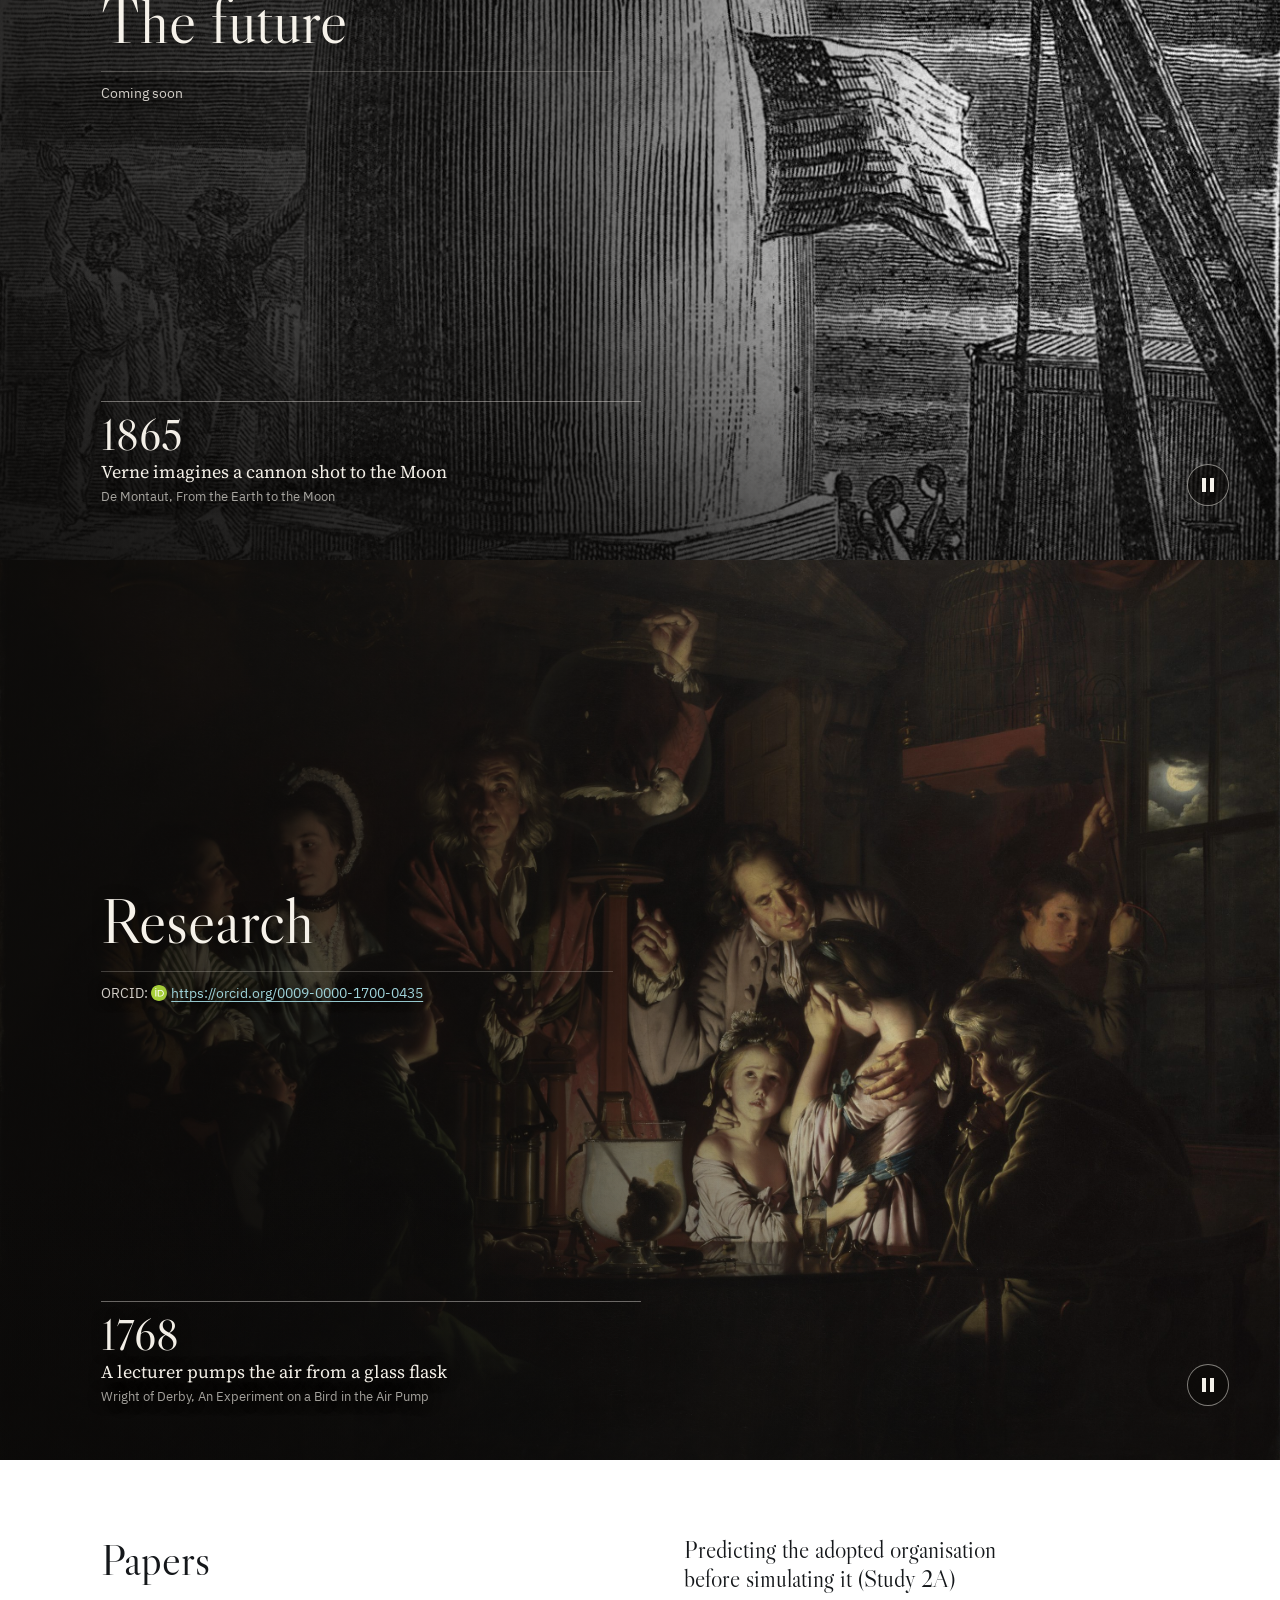
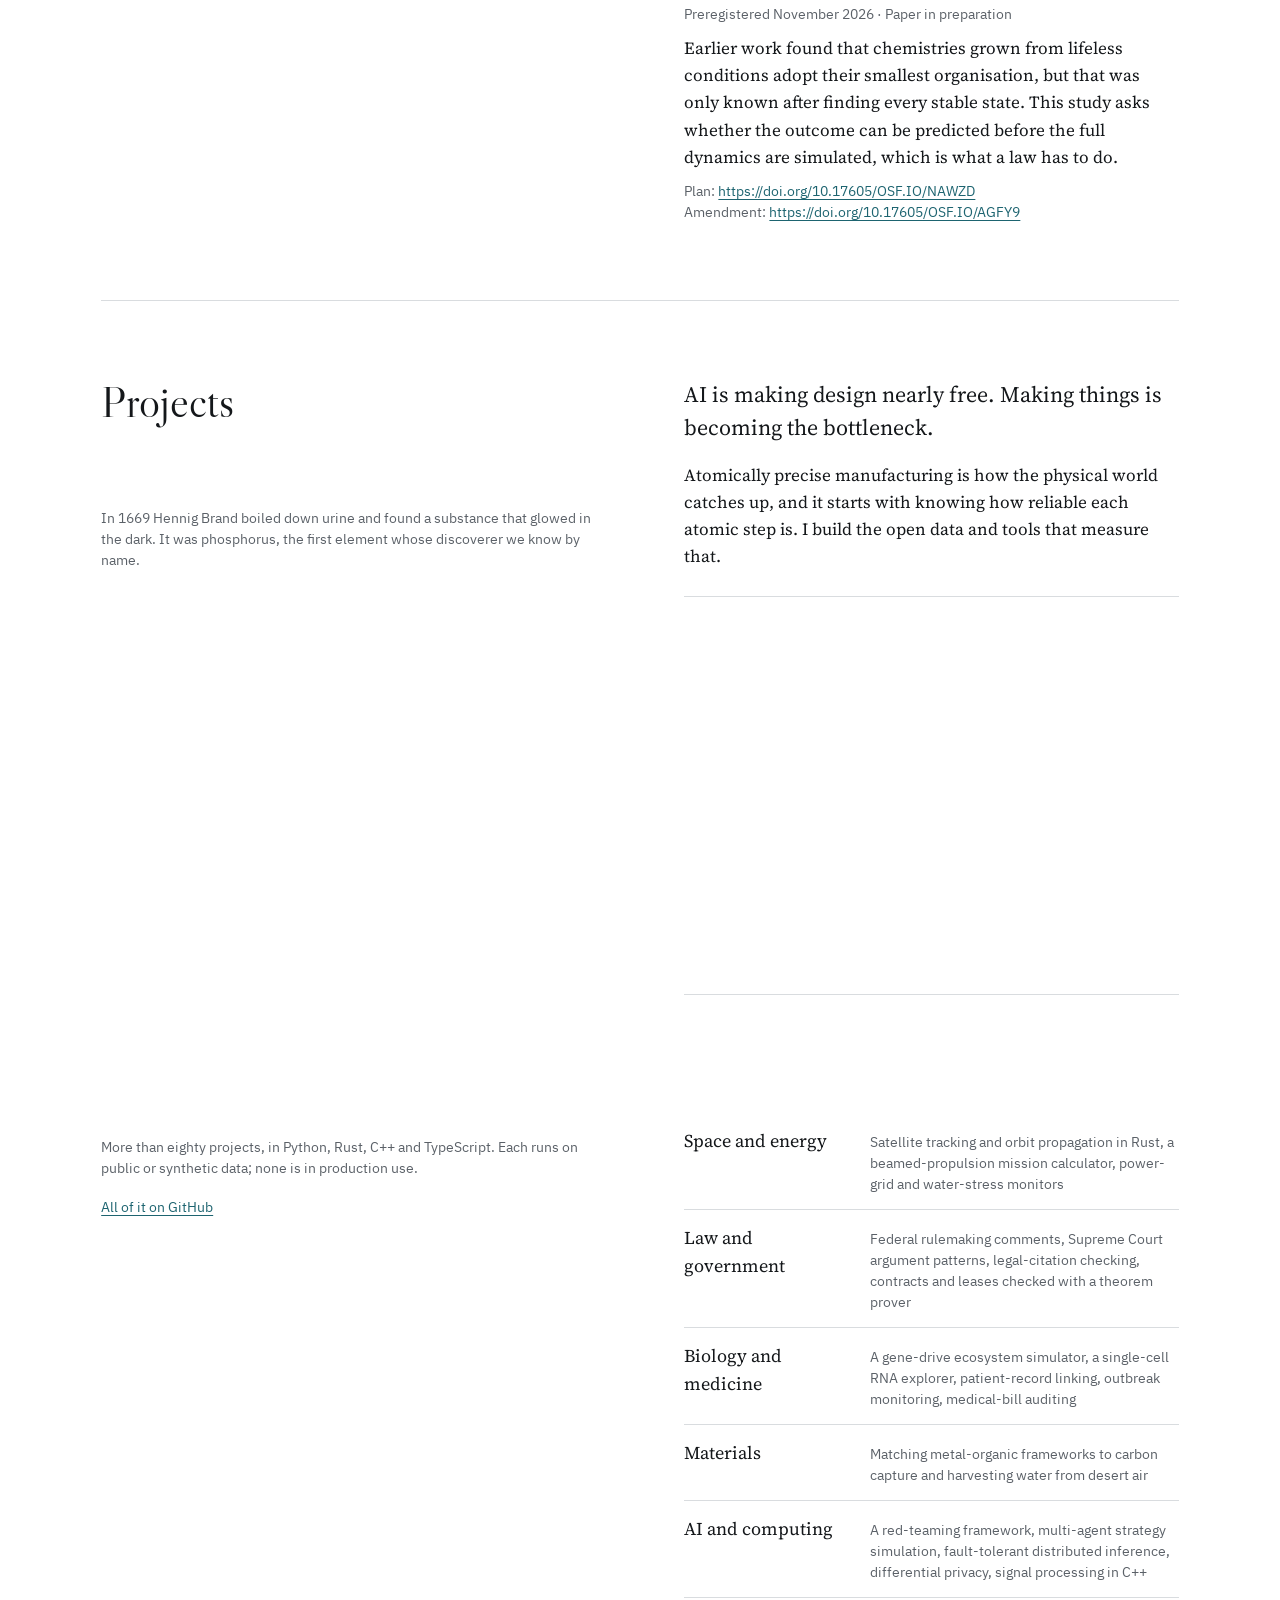
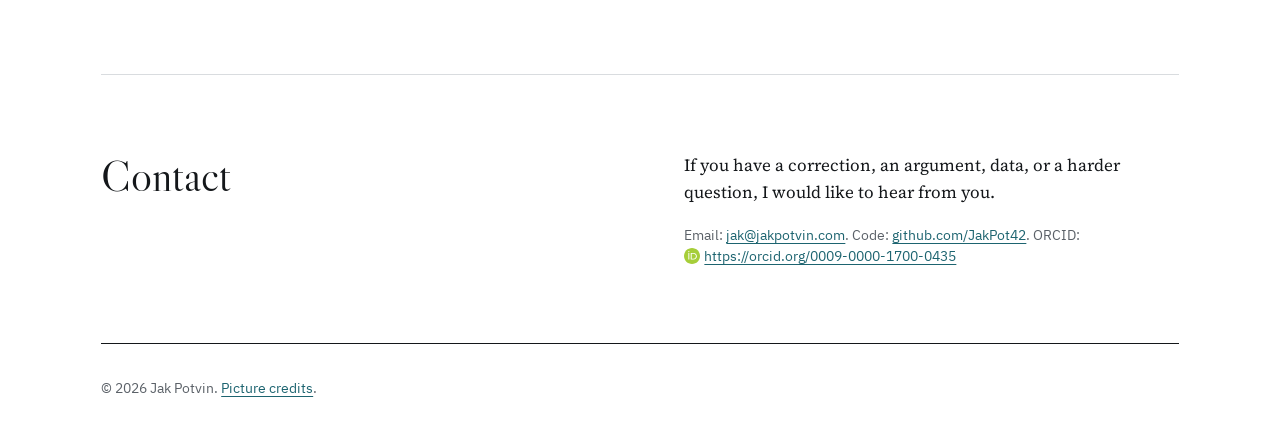
==== commit 53dd703c: "Research shows three pictures: the Air Pump, Pasteur in his laboratory and the Solvay Conference Alb" ====
--- a/site/index.html
+++ b/site/index.html
@@ -32,7 +32,7 @@
 <div class="intro-stage">
 <div class="hero">
 <div class="slides" aria-hidden="true">
-<figure class="slide on" data-yr="1776" data-what="Washington crosses the Delaware" data-subj="War, strategy and defense" data-href="#s-warfare" data-credit="Leutze, Washington Crossing the Delaware" data-no="XVI"><img class="art" src="assets/img/washington-crossing.jpg" fetchpriority="high" alt="" style="--w:3000;--h:1922;--pos:35% 45%;object-position:35% 45%"></figure><figure class="slide" data-yr="c. 1666" data-what="Newton splits white light with a prism" data-subj="" data-href="" data-credit="Figuier, Newton and the prism" data-no="XI"><img class="art" data-src="assets/img/newton-prism.jpg" alt="" style="--w:2560;--h:1638;--pos:50% 45%;object-position:50% 45%"></figure><figure class="slide" data-yr="1772" data-what="Rhode Islanders burn the British ship Gaspee" data-subj="" data-href="" data-credit="Brownell, The Burning of the Gaspee" data-no="XIV"><img class="art" data-src="assets/img/gaspee-burning.jpg" alt="" style="--w:2560;--h:1608;--pos:45% 45%;object-position:45% 45%"></figure><figure class="slide" data-yr="1783" data-what="Charles and Robert fly the first hydrogen balloon to carry people" data-subj="" data-href="" data-credit="Charles and Robert&#x27;s balloon" data-no="XVII"><img class="art" data-src="assets/img/balloon-1783.jpg" alt="" style="--w:2560;--h:2032;--pos:60% 35%;object-position:60% 35%"></figure><figure class="slide" data-yr="1812" data-what="USS Constitution defeats HMS Guerriere" data-subj="" data-href="" data-credit="Birch, Constitution and Guerrière" data-no="XX"><img class="art" data-src="assets/img/constitution-guerriere.jpg" alt="" style="--w:2217;--h:1710;--pos:58% 60%;object-position:58% 60%"></figure><figure class="slide" data-yr="1846" data-what="Surgeons operate under ether for the first time in public" data-subj="" data-href="" data-credit="Hinckley, The First Operation Under Ether" data-no="XXIII"><img class="art" data-src="assets/img/ether-first-operation.jpg" alt="" style="--w:2560;--h:2079;--pos:45% 55%;object-position:45% 55%"></figure><figure class="slide" data-yr="1859" data-what="London builds Bazalgette&#x27;s main drainage sewers" data-subj="" data-href="" data-credit="Illustrated London News, The main drainage" data-no="XXV"><img class="art" data-src="assets/img/london-sewers-1859.jpg" alt="" style="--w:2000;--h:1517;--pos:55% 40%;object-position:55% 40%"></figure><figure class="slide" data-yr="1903" data-what="The Wright brothers make the first powered flight" data-subj="" data-href="" data-credit="Daniels, The first flight" data-no="XXVIII"><img class="art" data-src="assets/img/wright-first-flight.jpg" alt="" style="--w:3000;--h:1872;--pos:58% 40%;object-position:58% 40%"></figure><figure class="slide" data-yr="1928" data-what="Fleming discovers penicillin" data-subj="" data-href="" data-credit="Gabain, Sir Alexander Fleming" data-no="XXXI"><img class="art" data-src="assets/img/fleming-gabain.jpg" alt="" style="--w:2970;--h:2360;--pos:35% 45%;object-position:35% 45%"></figure><figure class="slide" data-yr="1949" data-what="Marshall Plan aid arrives in France to help it rebuild" data-subj="" data-href="" data-credit="ECA, Marshall Plan aid in France" data-no="XXXIV"><img class="art" data-src="assets/img/marshall-plan-france.jpg" alt="" style="--w:1946;--h:1594;--pos:50% 50%;object-position:50% 50%"></figure><figure class="slide" data-yr="1957" data-what="Laika becomes the first animal to orbit the Earth" data-subj="" data-href="" data-credit="Museum of Cosmonautics, Laika" data-no="XXXV"><img class="art" data-src="assets/img/laika-1957.jpg" alt="" style="--w:1600;--h:1106;--pos:70% 40%;object-position:70% 40%"></figure><figure class="slide" data-yr="1960" data-what="Von Braun becomes the first director of NASA&#x27;s Marshall Space Flight Center" data-subj="" data-href="" data-credit="NASA, Von Braun at Marshall" data-no="XXXVI"><img class="art" data-src="assets/img/von-braun-office.jpg" alt="" style="--w:3000;--h:2315;--pos:65% 40%;object-position:65% 40%"></figure><figure class="slide" data-yr="1968" data-what="Apollo 8 sees the Earth rise over the Moon" data-subj="" data-href="" data-credit="Anders, Earthrise" data-no="XXXVIII"><img class="art" data-src="assets/img/earthrise-apollo8.jpg" alt="" style="--w:3000;--h:1924;--pos:56% 45%;object-position:56% 45%"></figure><figure class="slide" data-yr="2007" data-what="Steve Jobs introduces the iPhone" data-subj="" data-href="" data-credit="Patterson, Jobs and the iPhone" data-no="XL"><img class="art" data-src="assets/img/iphone-2007.jpg" alt="" style="--w:1936;--h:1296;--pos:55% 45%;object-position:55% 45%"></figure><figure class="slide" data-yr="2021" data-what="An F-22 Raptor banks over a New Hampshire air show" data-subj="" data-href="" data-credit="Tucker, F-22 Raptor" data-no="XLV"><img class="art" data-src="assets/img/f22-raptor.jpg" alt="" style="--w:2000;--h:1333;--pos:60% 45%;object-position:60% 45%"></figure><figure class="slide" data-yr="2024" data-what="SpaceX catches a returning booster with the launch tower&#x27;s arms" data-subj="" data-href="" data-credit="Jurvetson, The booster caught" data-no="XLVII"><img class="art" data-src="assets/img/starship-booster-catch.jpg" alt="" style="--w:3000;--h:2298;--pos:30% 6%;object-position:30% 6%"></figure>
+<figure class="slide on" data-yr="1776" data-what="Washington crosses the Delaware" data-subj="War, strategy and defense" data-href="#s-warfare" data-credit="Leutze, Washington Crossing the Delaware" data-no="XVI"><img class="art" src="assets/img/washington-crossing.jpg" fetchpriority="high" alt="" style="--w:3000;--h:1922;--pos:35% 45%;object-position:35% 45%"></figure><figure class="slide" data-yr="c. 1666" data-what="Newton splits white light with a prism" data-subj="" data-href="" data-credit="Figuier, Newton and the prism" data-no="XI"><img class="art" data-src="assets/img/newton-prism.jpg" alt="" style="--w:2560;--h:1638;--pos:50% 45%;object-position:50% 45%"></figure><figure class="slide" data-yr="1772" data-what="Rhode Islanders burn the British ship Gaspee" data-subj="" data-href="" data-credit="Brownell, The Burning of the Gaspee" data-no="XIV"><img class="art" data-src="assets/img/gaspee-burning.jpg" alt="" style="--w:2560;--h:1608;--pos:45% 45%;object-position:45% 45%"></figure><figure class="slide" data-yr="1783" data-what="Charles and Robert fly the first hydrogen balloon to carry people" data-subj="" data-href="" data-credit="Charles and Robert&#x27;s balloon" data-no="XVII"><img class="art" data-src="assets/img/balloon-1783.jpg" alt="" style="--w:2560;--h:2032;--pos:60% 35%;object-position:60% 35%"></figure><figure class="slide" data-yr="1812" data-what="USS Constitution defeats HMS Guerriere" data-subj="" data-href="" data-credit="Birch, Constitution and Guerrière" data-no="XX"><img class="art" data-src="assets/img/constitution-guerriere.jpg" alt="" style="--w:2217;--h:1710;--pos:58% 60%;object-position:58% 60%"></figure><figure class="slide" data-yr="1846" data-what="Surgeons operate under ether for the first time in public" data-subj="" data-href="" data-credit="Hinckley, The First Operation Under Ether" data-no="XXIII"><img class="art" data-src="assets/img/ether-first-operation.jpg" alt="" style="--w:2560;--h:2079;--pos:45% 55%;object-position:45% 55%"></figure><figure class="slide" data-yr="1859" data-what="London builds Bazalgette&#x27;s main drainage sewers" data-subj="" data-href="" data-credit="Illustrated London News, The main drainage" data-no="XXV"><img class="art" data-src="assets/img/london-sewers-1859.jpg" alt="" style="--w:2000;--h:1517;--pos:55% 40%;object-position:55% 40%"></figure><figure class="slide" data-yr="1903" data-what="The Wright brothers make the first powered flight" data-subj="" data-href="" data-credit="Daniels, The first flight" data-no="XXIX"><img class="art" data-src="assets/img/wright-first-flight.jpg" alt="" style="--w:3000;--h:1872;--pos:58% 40%;object-position:58% 40%"></figure><figure class="slide" data-yr="1928" data-what="Fleming discovers penicillin" data-subj="" data-href="" data-credit="Gabain, Sir Alexander Fleming" data-no="XXXIII"><img class="art" data-src="assets/img/fleming-gabain.jpg" alt="" style="--w:2970;--h:2360;--pos:35% 45%;object-position:35% 45%"></figure><figure class="slide" data-yr="1949" data-what="Marshall Plan aid arrives in France to help it rebuild" data-subj="" data-href="" data-credit="ECA, Marshall Plan aid in France" data-no="XXXVI"><img class="art" data-src="assets/img/marshall-plan-france.jpg" alt="" style="--w:1946;--h:1594;--pos:50% 50%;object-position:50% 50%"></figure><figure class="slide" data-yr="1957" data-what="Laika becomes the first animal to orbit the Earth" data-subj="" data-href="" data-credit="Museum of Cosmonautics, Laika" data-no="XXXVII"><img class="art" data-src="assets/img/laika-1957.jpg" alt="" style="--w:1600;--h:1106;--pos:70% 40%;object-position:70% 40%"></figure><figure class="slide" data-yr="1960" data-what="Von Braun becomes the first director of NASA&#x27;s Marshall Space Flight Center" data-subj="" data-href="" data-credit="NASA, Von Braun at Marshall" data-no="XXXVIII"><img class="art" data-src="assets/img/von-braun-office.jpg" alt="" style="--w:3000;--h:2315;--pos:65% 40%;object-position:65% 40%"></figure><figure class="slide" data-yr="1968" data-what="Apollo 8 sees the Earth rise over the Moon" data-subj="" data-href="" data-credit="Anders, Earthrise" data-no="XL"><img class="art" data-src="assets/img/earthrise-apollo8.jpg" alt="" style="--w:3000;--h:1924;--pos:56% 45%;object-position:56% 45%"></figure><figure class="slide" data-yr="2007" data-what="Steve Jobs introduces the iPhone" data-subj="" data-href="" data-credit="Patterson, Jobs and the iPhone" data-no="XLII"><img class="art" data-src="assets/img/iphone-2007.jpg" alt="" style="--w:1936;--h:1296;--pos:55% 45%;object-position:55% 45%"></figure><figure class="slide" data-yr="2021" data-what="An F-22 Raptor banks over a New Hampshire air show" data-subj="" data-href="" data-credit="Tucker, F-22 Raptor" data-no="XLVII"><img class="art" data-src="assets/img/f22-raptor.jpg" alt="" style="--w:2000;--h:1333;--pos:60% 45%;object-position:60% 45%"></figure><figure class="slide" data-yr="2024" data-what="SpaceX catches a returning booster with the launch tower&#x27;s arms" data-subj="" data-href="" data-credit="Jurvetson, The booster caught" data-no="XLIX"><img class="art" data-src="assets/img/starship-booster-catch.jpg" alt="" style="--w:3000;--h:2298;--pos:30% 6%;object-position:30% 6%"></figure>
 </div>
 <div class="shade" aria-hidden="true"></div>
 <div class="intro-text">
@@ -60,8 +60,8 @@
 </div>
 </div>
 </section>
-<div class="rooms"><section class="room" id="s-philosophy" aria-labelledby="s-philosophy-h"><div class="room-stick"><div class="room-bg" aria-hidden="true"><div class="slides"><figure class="slide on" data-yr="399 BC" data-what="Socrates is condemned and drinks the hemlock" data-subj="Philosophy and religion" data-href="#s-philosophy" data-credit="David, The Death of Socrates" data-no="I"><img class="art" data-src="assets/img/death-of-socrates.jpg" alt="" style="--w:2000;--h:1319;--pos:55% 45%;object-position:55% 45%"><noscript><img class="art" src="assets/img/death-of-socrates.jpg" loading="lazy" alt="" style="--w:2000;--h:1319;--pos:55% 45%;object-position:55% 45%"></noscript></figure><figure class="slide" data-yr="c. 400" data-what="Augustine writes the Confessions" data-subj="Philosophy and religion" data-href="#s-philosophy" data-credit="Botticelli, Saint Augustine in His Study" data-no="V"><img class="art" data-src="assets/img/botticelli-augustine.jpg" alt="" style="--w:1775;--h:2758;--pos:50% 30%;object-position:50% 30%"></figure><figure class="slide" data-yr="c. 1817" data-what="Friedrich&#x27;s wanderer looks out over a sea of fog" data-subj="Philosophy and religion" data-href="#s-philosophy" data-credit="Friedrich, Wanderer above the Sea of Fog" data-no="XXII"><img class="art" data-src="assets/img/wanderer-sea-of-fog.jpg" alt="" style="--w:1920;--h:2463;--pos:50% 42%;object-position:50% 42%"></figure></div><div class="room-shade"></div></div><div class="room-words"><div class="room-text"><h2 id="s-philosophy-h">Philosophy and religion</h2><p class="room-soon">Coming soon</p></div><div class="caption"><span class="yr">399 BC</span> <span class="what">Socrates is condemned and drinks the hemlock</span> <span class="credit">David, The Death of Socrates</span></div></div></div></section><section class="room" id="s-psychology" aria-labelledby="s-psychology-h"><div class="room-stick"><div class="room-bg" aria-hidden="true"><div class="slides"><figure class="slide on" data-yr="c. 1501" data-what="A quack cuts out the stone of madness" data-subj="Psychology" data-href="#s-psychology" data-credit="Bosch workshop or follower, The Cure of Folly" data-no="VII"><img class="art" data-src="assets/img/bosch-cure-of-folly.jpg" alt="" style="--w:1920;--h:2695;--pos:50% 50%;object-position:50% 50%"><noscript><img class="art" src="assets/img/bosch-cure-of-folly.jpg" loading="lazy" alt="" style="--w:1920;--h:2695;--pos:50% 50%;object-position:50% 50%"></noscript></figure><figure class="slide" data-yr="c. 1815" data-what="Goya paints the inmates of a madhouse" data-subj="Psychology" data-href="#s-psychology" data-credit="Goya, The Madhouse" data-no="XXI"><img class="art" data-src="assets/img/goya-madhouse.jpg" alt="" style="--w:2000;--h:1285;--pos:58% 62%;object-position:58% 62%"></figure><figure class="slide" data-yr="c. 1921" data-what="Freud, the founder of psychoanalysis" data-subj="Psychology" data-href="#s-psychology" data-credit="Halberstadt, Sigmund Freud" data-no="XXX"><img class="art" data-src="assets/img/freud-halberstadt.jpg" alt="" style="--w:1625;--h:2201;--pos:50% 4%;object-position:50% 4%"></figure></div><div class="room-shade"></div></div><div class="room-words"><div class="room-text"><h2 id="s-psychology-h">Psychology</h2><p class="room-soon">Coming soon</p></div><div class="caption"><span class="yr">c. 1501</span> <span class="what">A quack cuts out the stone of madness</span> <span class="credit">Bosch workshop or follower, The Cure of Folly</span></div></div></div></section><section class="room" id="s-sociology" aria-labelledby="s-sociology-h"><div class="room-stick"><div class="room-bg" aria-hidden="true"><div class="slides"><figure class="slide on" data-yr="1565" data-what="Bruegel paints a village at harvest time" data-subj="Sociology" data-href="#s-sociology" data-credit="Bruegel, The Harvesters" data-no="IX"><img class="art" data-src="assets/img/bruegel-harvesters.jpg" alt="" style="--w:1800;--h:1327;--pos:55% 60%;object-position:55% 60%"><noscript><img class="art" src="assets/img/bruegel-harvesters.jpg" loading="lazy" alt="" style="--w:1800;--h:1327;--pos:55% 60%;object-position:55% 60%"></noscript></figure><figure class="slide" data-yr="1884" data-what="Parisians of every class share a Sunday afternoon" data-subj="Sociology" data-href="#s-sociology" data-credit="Seurat, A Sunday on La Grande Jatte" data-no="XXVII"><img class="art" data-src="assets/img/seurat-grande-jatte.jpg" alt="" style="--w:1686;--h:1130;--pos:50% 50%;object-position:50% 50%"></figure><figure class="slide" data-yr="2017" data-what="Crowds cross at Shibuya, Tokyo" data-subj="Sociology" data-href="#s-sociology" data-credit="Shibuya Crossing, Tokyo" data-no="XLII"><img class="art" data-src="assets/img/shibuya-crossing.jpg" alt="" style="--w:2000;--h:1333;--pos:55% 65%;object-position:55% 65%"></figure></div><div class="room-shade"></div></div><div class="room-words"><div class="room-text"><h2 id="s-sociology-h">Sociology</h2><p class="room-soon">Coming soon</p></div><div class="caption"><span class="yr">1565</span> <span class="what">Bruegel paints a village at harvest time</span> <span class="credit">Bruegel, The Harvesters</span></div></div></div></section><section class="room" id="s-politics" aria-labelledby="s-politics-h"><div class="room-stick"><div class="room-bg" aria-hidden="true"><div class="slides"><figure class="slide on" data-yr="44 BC" data-what="Caesar is assassinated on the Ides of March" data-subj="Political science" data-href="#s-politics" data-credit="Camuccini, The Death of Caesar" data-no="IV"><img class="art" data-src="assets/img/death-of-caesar.jpg" alt="" style="--w:2000;--h:1136;--pos:40% 62%;object-position:40% 62%"><noscript><img class="art" src="assets/img/death-of-caesar.jpg" loading="lazy" alt="" style="--w:2000;--h:1136;--pos:40% 62%;object-position:40% 62%"></noscript></figure><figure class="slide" data-yr="1215" data-what="King John seals Magna Carta at Runnymede" data-subj="Political science" data-href="#s-politics" data-credit="Magna Carta, 1215" data-no="VI"><img class="art" data-src="assets/img/magna-carta.jpg" alt="" style="--w:2000;--h:1333;--pos:50% 40%;object-position:50% 40%"></figure><figure class="slide" data-yr="1989" data-what="The Berlin Wall is opened at the Brandenburg Gate" data-subj="Political science" data-href="#s-politics" data-credit="U.S. Air Force, The Berlin Wall opened" data-no="XXXIX"><img class="art" data-src="assets/img/berlin-wall-1989.jpg" alt="" style="--w:2000;--h:1333;--pos:55% 55%;object-position:55% 55%"></figure></div><div class="room-shade"></div></div><div class="room-words"><div class="room-text"><h2 id="s-politics-h">Political science</h2><p class="room-soon">Coming soon</p></div><div class="caption"><span class="yr">44 BC</span> <span class="what">Caesar is assassinated on the Ides of March</span> <span class="credit">Camuccini, The Death of Caesar</span></div></div></div></section><section class="room" id="s-economics" aria-labelledby="s-economics-h"><div class="room-stick"><div class="room-bg" aria-hidden="true"><div class="slides"><figure class="slide on" data-yr="1514" data-what="A moneylender weighs coins as his wife looks on" data-subj="Economics" data-href="#s-economics" data-credit="Massys, The Moneylender and His Wife" data-no="VIII"><img class="art" data-src="assets/img/massys-moneylender.jpg" alt="" style="--w:1920;--h:2021;--pos:50% 60%;object-position:50% 60%"><noscript><img class="art" src="assets/img/massys-moneylender.jpg" loading="lazy" alt="" style="--w:1920;--h:2021;--pos:50% 60%;object-position:50% 60%"></noscript></figure><figure class="slide" data-yr="1776" data-what="Adam Smith publishes The Wealth of Nations" data-subj="Economics" data-href="#s-economics" data-credit="Stoddart, Adam Smith" data-no="XV"><img class="art" data-src="assets/img/adam-smith-statue.jpg" alt="" style="--w:1920;--h:2877;--pos:66% 10%;object-position:66% 10%"></figure><figure class="slide" data-yr="1913" data-what="Ford&#x27;s moving assembly line begins" data-subj="Economics" data-href="#s-economics" data-credit="Ford assembly line, 1913" data-no="XXIX"><img class="art" data-src="assets/img/ford-assembly-line.jpg" alt="" style="--w:2000;--h:1443;--pos:45% 50%;object-position:45% 50%"></figure></div><div class="room-shade"></div></div><div class="room-words"><div class="room-text"><h2 id="s-economics-h">Economics</h2><p class="room-soon">Coming soon</p></div><div class="caption"><span class="yr">1514</span> <span class="what">A moneylender weighs coins as his wife looks on</span> <span class="credit">Massys, The Moneylender and His Wife</span></div></div></div></section><section class="room" id="s-warfare" aria-labelledby="s-warfare-h"><div class="room-stick"><div class="room-bg" aria-hidden="true"><div class="slides"><figure class="slide on" data-yr="333 BC" data-what="Alexander defeats the Persian king Darius at Issus" data-subj="War, strategy and defense" data-href="#s-warfare" data-credit="The Alexander Mosaic, Pompeii" data-no="II"><img class="art" data-src="assets/img/alexander-mosaic.jpg" alt="" style="--w:2000;--h:1333;--pos:52% 40%;object-position:52% 40%"><noscript><img class="art" src="assets/img/alexander-mosaic.jpg" loading="lazy" alt="" style="--w:2000;--h:1333;--pos:52% 40%;object-position:52% 40%"></noscript></figure><figure class="slide" data-yr="1800" data-what="Napoleon crosses the Alps" data-subj="War, strategy and defense" data-href="#s-warfare" data-credit="David, Napoleon Crossing the Alps" data-no="XIX"><img class="art" data-src="assets/img/napoleon-alps.jpg" alt="" style="--w:1920;--h:2294;--pos:60% 30%;object-position:60% 30%"></figure><figure class="slide" data-yr="1945" data-what="Marines raise the flag on Iwo Jima" data-subj="War, strategy and defense" data-href="#s-warfare" data-credit="Rosenthal, Raising the Flag on Iwo Jima" data-no="XXXII"><img class="art" data-src="assets/img/iwo-jima.jpg" alt="" style="--w:1944;--h:1561;--pos:45% 50%;object-position:45% 50%"></figure></div><div class="room-shade"></div></div><div class="room-words"><div class="room-text"><h2 id="s-warfare-h">War, strategy and defense</h2><p class="room-soon">Coming soon</p></div><div class="caption"><span class="yr">333 BC</span> <span class="what">Alexander defeats the Persian king Darius at Issus</span> <span class="credit">The Alexander Mosaic, Pompeii</span></div></div></div></section><section class="room" id="s-physics" aria-labelledby="s-physics-h"><div class="room-stick"><div class="room-bg" aria-hidden="true"><div class="slides"><figure class="slide on" data-yr="1669" data-what="Hennig Brand discovers phosphorus" data-subj="Physics and chemistry" data-href="#s-physics" data-credit="Wright of Derby, The Alchemist" data-no="XII"><img class="art" data-src="assets/img/alchemist-full.jpg" alt="" style="--w:1920;--h:2490;--pos:60% 70%;object-position:60% 70%"><noscript><img class="art" src="assets/img/alchemist-full.jpg" loading="lazy" alt="" style="--w:1920;--h:2490;--pos:60% 70%;object-position:60% 70%"></noscript></figure><figure class="slide" data-yr="1855" data-what="Faraday gives a Christmas lecture at the Royal Institution" data-subj="Physics and chemistry" data-href="#s-physics" data-credit="After Blaikley, Faraday Lecturing" data-no="XXIV"><img class="art" data-src="assets/img/faraday-lecture.jpg" alt="" style="--w:1932;--h:1404;--pos:62% 55%;object-position:62% 55%"></figure><figure class="slide" data-yr="2012" data-what="ATLAS helps find the Higgs boson" data-subj="Physics and chemistry" data-href="#s-physics" data-credit="The ATLAS detector, CERN" data-no="XLI"><img class="art" data-src="assets/img/atlas-detector.jpg" alt="" style="--w:2000;--h:1333;--pos:60% 55%;object-position:60% 55%"></figure></div><div class="room-shade"></div></div><div class="room-words"><div class="room-text"><h2 id="s-physics-h">Physics and chemistry</h2><p class="room-soon">Coming soon</p></div><div class="caption"><span class="yr">1669</span> <span class="what">Hennig Brand discovers phosphorus</span> <span class="credit">Wright of Derby, The Alchemist</span></div></div></div></section><section class="room" id="s-biology" aria-labelledby="s-biology-h"><div class="room-stick"><div class="room-bg" aria-hidden="true"><div class="slides"><figure class="slide on" data-yr="1632" data-what="Dr Tulp shows Amsterdam&#x27;s surgeons the muscles of the arm" data-subj="Biology and medicine" data-href="#s-biology" data-credit="Rembrandt, The Anatomy Lesson of Dr Tulp" data-no="X"><img class="art" data-src="assets/img/rembrandt-anatomy-lesson.jpg" alt="" style="--w:2000;--h:1507;--pos:60% 42%;object-position:60% 42%"><noscript><img class="art" src="assets/img/rembrandt-anatomy-lesson.jpg" loading="lazy" alt="" style="--w:2000;--h:1507;--pos:60% 42%;object-position:60% 42%"></noscript></figure><figure class="slide" data-yr="1796" data-what="Jenner gives the first vaccination against smallpox" data-subj="Biology and medicine" data-href="#s-biology" data-credit="Hillemacher, Jenner Vaccinating a Boy" data-no="XVIII"><img class="art" data-src="assets/img/jenner-hillemacher.jpg" alt="" style="--w:2000;--h:1557;--pos:55% 50%;object-position:55% 50%"></figure><figure class="slide" data-yr="2020" data-what="The virus behind COVID-19, under the microscope" data-subj="Biology and medicine" data-href="#s-biology" data-credit="NIAID, SARS-CoV-2" data-no="XLIV"><img class="art" data-src="assets/img/sars-cov-2.jpg" alt="" style="--w:1920;--h:2560;--pos:50% 45%;object-position:50% 45%"></figure></div><div class="room-shade"></div></div><div class="room-words"><div class="room-text"><h2 id="s-biology-h">Biology and medicine</h2><p class="room-soon">Coming soon</p></div><div class="caption"><span class="yr">1632</span> <span class="what">Dr Tulp shows Amsterdam's surgeons the muscles of the arm</span> <span class="credit">Rembrandt, The Anatomy Lesson of Dr Tulp</span></div></div></div></section><section class="room" id="s-tech" aria-labelledby="s-tech-h"><div class="room-stick"><div class="room-bg" aria-hidden="true"><div class="slides"><figure class="slide on" data-yr="c. 100 BC" data-what="Greek gears model the motions of the Sun and Moon" data-subj="Technology and AI" data-href="#s-tech" data-credit="The Antikythera mechanism" data-no="III"><img class="art" data-src="assets/img/antikythera.jpg" alt="" style="--w:2000;--h:1325;--pos:50% 45%;object-position:50% 45%"><noscript><img class="art" src="assets/img/antikythera.jpg" loading="lazy" alt="" style="--w:2000;--h:1325;--pos:50% 45%;object-position:50% 45%"></noscript></figure><figure class="slide" data-yr="1946" data-what="ENIAC, the first general-purpose electronic computer, is unveiled" data-subj="Technology and AI" data-href="#s-tech" data-credit="U.S. Army, ENIAC" data-no="XXXIII"><img class="art" data-src="assets/img/eniac.jpg" alt="" style="--w:2000;--h:1372;--pos:72% 50%;object-position:72% 50%"></figure><figure class="slide" data-yr="2018" data-what="Summit becomes the world&#x27;s fastest computer" data-subj="Technology and AI" data-href="#s-tech" data-credit="Summit, Oak Ridge" data-no="XLIII"><img class="art" data-src="assets/img/summit-supercomputer.jpg" alt="" style="--w:2000;--h:1600;--pos:50% 45%;object-position:50% 45%"></figure></div><div class="room-shade"></div></div><div class="room-words"><div class="room-text"><h2 id="s-tech-h">Technology and AI</h2><p class="room-soon">Coming soon</p></div><div class="caption"><span class="yr">c. 100 BC</span> <span class="what">Greek gears model the motions of the Sun and Moon</span> <span class="credit">The Antikythera mechanism</span></div></div></div></section><section class="room" id="s-future" aria-labelledby="s-future-h"><div class="room-stick"><div class="room-bg" aria-hidden="true"><div class="slides"><figure class="slide on" data-yr="1865" data-what="Verne imagines a cannon shot to the Moon" data-subj="The future" data-href="#s-future" data-credit="De Montaut, From the Earth to the Moon" data-no="XXVI"><img class="art" data-src="assets/img/verne-earth-to-moon.jpg" alt="" style="--w:1338;--h:1964;--pos:50% 45%;object-position:50% 45%"><noscript><img class="art" src="assets/img/verne-earth-to-moon.jpg" loading="lazy" alt="" style="--w:1338;--h:1964;--pos:50% 45%;object-position:50% 45%"></noscript></figure><figure class="slide" data-yr="1963" data-what="Von Braun shows Kennedy the Saturn rocket" data-subj="The future" data-href="#s-future" data-credit="NASA, Kennedy and von Braun" data-no="XXXVII"><img class="art" data-src="assets/img/kennedy-von-braun.jpg" alt="" style="--w:1920;--h:2453;--pos:55% 35%;object-position:55% 35%"></figure><figure class="slide" data-yr="2022" data-what="Webb&#x27;s first images show stars being born" data-subj="The future" data-href="#s-future" data-credit="NASA, Webb&#x27;s Cosmic Cliffs" data-no="XLVI"><img class="art" data-src="assets/img/webb-cosmic-cliffs.jpg" alt="" style="--w:2000;--h:1158;--pos:50% 50%;object-position:50% 50%"></figure></div><div class="room-shade"></div></div><div class="room-words"><div class="room-text"><h2 id="s-future-h">The future</h2><p class="room-soon">Coming soon</p></div><div class="caption"><span class="yr">1865</span> <span class="what">Verne imagines a cannon shot to the Moon</span> <span class="credit">De Montaut, From the Earth to the Moon</span></div></div></div></section></div>
-<div class="rooms"><section class="room research-room" id="research" aria-labelledby="research-h"><div class="room-stick"><div class="room-bg" aria-hidden="true"><div class="slides"><figure class="slide on" data-yr="1768" data-what="A lecturer pumps the air from a glass flask" data-subj="Research" data-href="#research" data-credit="Wright of Derby, An Experiment on a Bird in the Air Pump" data-no="XIII"><img class="art" data-src="assets/img/wright-air-pump.jpg" alt="" style="--w:3000;--h:2248;--pos:55% 45%;object-position:55% 45%"><noscript><img class="art" src="assets/img/wright-air-pump.jpg" loading="lazy" alt="" style="--w:3000;--h:2248;--pos:55% 45%;object-position:55% 45%"></noscript></figure></div><div class="room-shade"></div></div><div class="room-words"><div class="room-text"><h2 id="research-h">Research</h2><p class="room-soon">ORCID: <a class="orcid" href="https://orcid.org/0009-0000-1700-0435" rel="me"><img src="assets/orcid-id.svg" width="16" height="16" alt="">https://orcid.org/0009-0000-1700-0435</a></p></div><div class="caption"><span class="yr">1768</span> <span class="what">A lecturer pumps the air from a glass flask</span> <span class="credit">Wright of Derby, An Experiment on a Bird in the Air Pump</span></div></div></div></section></div>
+<div class="rooms"><section class="room" id="s-philosophy" aria-labelledby="s-philosophy-h"><div class="room-stick"><div class="room-bg" aria-hidden="true"><div class="slides"><figure class="slide on" data-yr="399 BC" data-what="Socrates is condemned and drinks the hemlock" data-subj="Philosophy and religion" data-href="#s-philosophy" data-credit="David, The Death of Socrates" data-no="I"><img class="art" data-src="assets/img/death-of-socrates.jpg" alt="" style="--w:2000;--h:1319;--pos:55% 45%;object-position:55% 45%"><noscript><img class="art" src="assets/img/death-of-socrates.jpg" loading="lazy" alt="" style="--w:2000;--h:1319;--pos:55% 45%;object-position:55% 45%"></noscript></figure><figure class="slide" data-yr="c. 400" data-what="Augustine writes the Confessions" data-subj="Philosophy and religion" data-href="#s-philosophy" data-credit="Botticelli, Saint Augustine in His Study" data-no="V"><img class="art" data-src="assets/img/botticelli-augustine.jpg" alt="" style="--w:1775;--h:2758;--pos:50% 30%;object-position:50% 30%"></figure><figure class="slide" data-yr="c. 1817" data-what="Friedrich&#x27;s wanderer looks out over a sea of fog" data-subj="Philosophy and religion" data-href="#s-philosophy" data-credit="Friedrich, Wanderer above the Sea of Fog" data-no="XXII"><img class="art" data-src="assets/img/wanderer-sea-of-fog.jpg" alt="" style="--w:1920;--h:2463;--pos:50% 42%;object-position:50% 42%"></figure></div><div class="room-shade"></div></div><div class="room-words"><div class="room-text"><h2 id="s-philosophy-h">Philosophy and religion</h2><p class="room-soon">Coming soon</p></div><div class="caption"><span class="yr">399 BC</span> <span class="what">Socrates is condemned and drinks the hemlock</span> <span class="credit">David, The Death of Socrates</span></div></div></div></section><section class="room" id="s-psychology" aria-labelledby="s-psychology-h"><div class="room-stick"><div class="room-bg" aria-hidden="true"><div class="slides"><figure class="slide on" data-yr="c. 1501" data-what="A quack cuts out the stone of madness" data-subj="Psychology" data-href="#s-psychology" data-credit="Bosch workshop or follower, The Cure of Folly" data-no="VII"><img class="art" data-src="assets/img/bosch-cure-of-folly.jpg" alt="" style="--w:1920;--h:2695;--pos:50% 50%;object-position:50% 50%"><noscript><img class="art" src="assets/img/bosch-cure-of-folly.jpg" loading="lazy" alt="" style="--w:1920;--h:2695;--pos:50% 50%;object-position:50% 50%"></noscript></figure><figure class="slide" data-yr="c. 1815" data-what="Goya paints the inmates of a madhouse" data-subj="Psychology" data-href="#s-psychology" data-credit="Goya, The Madhouse" data-no="XXI"><img class="art" data-src="assets/img/goya-madhouse.jpg" alt="" style="--w:2000;--h:1285;--pos:58% 62%;object-position:58% 62%"></figure><figure class="slide" data-yr="c. 1921" data-what="Freud, the founder of psychoanalysis" data-subj="Psychology" data-href="#s-psychology" data-credit="Halberstadt, Sigmund Freud" data-no="XXXI"><img class="art" data-src="assets/img/freud-halberstadt.jpg" alt="" style="--w:1625;--h:2201;--pos:50% 4%;object-position:50% 4%"></figure></div><div class="room-shade"></div></div><div class="room-words"><div class="room-text"><h2 id="s-psychology-h">Psychology</h2><p class="room-soon">Coming soon</p></div><div class="caption"><span class="yr">c. 1501</span> <span class="what">A quack cuts out the stone of madness</span> <span class="credit">Bosch workshop or follower, The Cure of Folly</span></div></div></div></section><section class="room" id="s-sociology" aria-labelledby="s-sociology-h"><div class="room-stick"><div class="room-bg" aria-hidden="true"><div class="slides"><figure class="slide on" data-yr="1565" data-what="Bruegel paints a village at harvest time" data-subj="Sociology" data-href="#s-sociology" data-credit="Bruegel, The Harvesters" data-no="IX"><img class="art" data-src="assets/img/bruegel-harvesters.jpg" alt="" style="--w:1800;--h:1327;--pos:55% 60%;object-position:55% 60%"><noscript><img class="art" src="assets/img/bruegel-harvesters.jpg" loading="lazy" alt="" style="--w:1800;--h:1327;--pos:55% 60%;object-position:55% 60%"></noscript></figure><figure class="slide" data-yr="1884" data-what="Parisians of every class share a Sunday afternoon" data-subj="Sociology" data-href="#s-sociology" data-credit="Seurat, A Sunday on La Grande Jatte" data-no="XXVII"><img class="art" data-src="assets/img/seurat-grande-jatte.jpg" alt="" style="--w:1686;--h:1130;--pos:50% 50%;object-position:50% 50%"></figure><figure class="slide" data-yr="2017" data-what="Crowds cross at Shibuya, Tokyo" data-subj="Sociology" data-href="#s-sociology" data-credit="Shibuya Crossing, Tokyo" data-no="XLIV"><img class="art" data-src="assets/img/shibuya-crossing.jpg" alt="" style="--w:2000;--h:1333;--pos:55% 65%;object-position:55% 65%"></figure></div><div class="room-shade"></div></div><div class="room-words"><div class="room-text"><h2 id="s-sociology-h">Sociology</h2><p class="room-soon">Coming soon</p></div><div class="caption"><span class="yr">1565</span> <span class="what">Bruegel paints a village at harvest time</span> <span class="credit">Bruegel, The Harvesters</span></div></div></div></section><section class="room" id="s-politics" aria-labelledby="s-politics-h"><div class="room-stick"><div class="room-bg" aria-hidden="true"><div class="slides"><figure class="slide on" data-yr="44 BC" data-what="Caesar is assassinated on the Ides of March" data-subj="Political science" data-href="#s-politics" data-credit="Camuccini, The Death of Caesar" data-no="IV"><img class="art" data-src="assets/img/death-of-caesar.jpg" alt="" style="--w:2000;--h:1136;--pos:40% 62%;object-position:40% 62%"><noscript><img class="art" src="assets/img/death-of-caesar.jpg" loading="lazy" alt="" style="--w:2000;--h:1136;--pos:40% 62%;object-position:40% 62%"></noscript></figure><figure class="slide" data-yr="1215" data-what="King John seals Magna Carta at Runnymede" data-subj="Political science" data-href="#s-politics" data-credit="Magna Carta, 1215" data-no="VI"><img class="art" data-src="assets/img/magna-carta.jpg" alt="" style="--w:2000;--h:1333;--pos:50% 40%;object-position:50% 40%"></figure><figure class="slide" data-yr="1989" data-what="The Berlin Wall is opened at the Brandenburg Gate" data-subj="Political science" data-href="#s-politics" data-credit="U.S. Air Force, The Berlin Wall opened" data-no="XLI"><img class="art" data-src="assets/img/berlin-wall-1989.jpg" alt="" style="--w:2000;--h:1333;--pos:55% 55%;object-position:55% 55%"></figure></div><div class="room-shade"></div></div><div class="room-words"><div class="room-text"><h2 id="s-politics-h">Political science</h2><p class="room-soon">Coming soon</p></div><div class="caption"><span class="yr">44 BC</span> <span class="what">Caesar is assassinated on the Ides of March</span> <span class="credit">Camuccini, The Death of Caesar</span></div></div></div></section><section class="room" id="s-economics" aria-labelledby="s-economics-h"><div class="room-stick"><div class="room-bg" aria-hidden="true"><div class="slides"><figure class="slide on" data-yr="1514" data-what="A moneylender weighs coins as his wife looks on" data-subj="Economics" data-href="#s-economics" data-credit="Massys, The Moneylender and His Wife" data-no="VIII"><img class="art" data-src="assets/img/massys-moneylender.jpg" alt="" style="--w:1920;--h:2021;--pos:50% 60%;object-position:50% 60%"><noscript><img class="art" src="assets/img/massys-moneylender.jpg" loading="lazy" alt="" style="--w:1920;--h:2021;--pos:50% 60%;object-position:50% 60%"></noscript></figure><figure class="slide" data-yr="1776" data-what="Adam Smith publishes The Wealth of Nations" data-subj="Economics" data-href="#s-economics" data-credit="Stoddart, Adam Smith" data-no="XV"><img class="art" data-src="assets/img/adam-smith-statue.jpg" alt="" style="--w:1920;--h:2877;--pos:66% 10%;object-position:66% 10%"></figure><figure class="slide" data-yr="1913" data-what="Ford&#x27;s moving assembly line begins" data-subj="Economics" data-href="#s-economics" data-credit="Ford assembly line, 1913" data-no="XXX"><img class="art" data-src="assets/img/ford-assembly-line.jpg" alt="" style="--w:2000;--h:1443;--pos:45% 50%;object-position:45% 50%"></figure></div><div class="room-shade"></div></div><div class="room-words"><div class="room-text"><h2 id="s-economics-h">Economics</h2><p class="room-soon">Coming soon</p></div><div class="caption"><span class="yr">1514</span> <span class="what">A moneylender weighs coins as his wife looks on</span> <span class="credit">Massys, The Moneylender and His Wife</span></div></div></div></section><section class="room" id="s-warfare" aria-labelledby="s-warfare-h"><div class="room-stick"><div class="room-bg" aria-hidden="true"><div class="slides"><figure class="slide on" data-yr="333 BC" data-what="Alexander defeats the Persian king Darius at Issus" data-subj="War, strategy and defense" data-href="#s-warfare" data-credit="The Alexander Mosaic, Pompeii" data-no="II"><img class="art" data-src="assets/img/alexander-mosaic.jpg" alt="" style="--w:2000;--h:1333;--pos:52% 40%;object-position:52% 40%"><noscript><img class="art" src="assets/img/alexander-mosaic.jpg" loading="lazy" alt="" style="--w:2000;--h:1333;--pos:52% 40%;object-position:52% 40%"></noscript></figure><figure class="slide" data-yr="1800" data-what="Napoleon crosses the Alps" data-subj="War, strategy and defense" data-href="#s-warfare" data-credit="David, Napoleon Crossing the Alps" data-no="XIX"><img class="art" data-src="assets/img/napoleon-alps.jpg" alt="" style="--w:1920;--h:2294;--pos:60% 30%;object-position:60% 30%"></figure><figure class="slide" data-yr="1945" data-what="Marines raise the flag on Iwo Jima" data-subj="War, strategy and defense" data-href="#s-warfare" data-credit="Rosenthal, Raising the Flag on Iwo Jima" data-no="XXXIV"><img class="art" data-src="assets/img/iwo-jima.jpg" alt="" style="--w:1944;--h:1561;--pos:45% 50%;object-position:45% 50%"></figure></div><div class="room-shade"></div></div><div class="room-words"><div class="room-text"><h2 id="s-warfare-h">War, strategy and defense</h2><p class="room-soon">Coming soon</p></div><div class="caption"><span class="yr">333 BC</span> <span class="what">Alexander defeats the Persian king Darius at Issus</span> <span class="credit">The Alexander Mosaic, Pompeii</span></div></div></div></section><section class="room" id="s-physics" aria-labelledby="s-physics-h"><div class="room-stick"><div class="room-bg" aria-hidden="true"><div class="slides"><figure class="slide on" data-yr="1669" data-what="Hennig Brand discovers phosphorus" data-subj="Physics and chemistry" data-href="#s-physics" data-credit="Wright of Derby, The Alchemist" data-no="XII"><img class="art" data-src="assets/img/alchemist-full.jpg" alt="" style="--w:1920;--h:2490;--pos:60% 70%;object-position:60% 70%"><noscript><img class="art" src="assets/img/alchemist-full.jpg" loading="lazy" alt="" style="--w:1920;--h:2490;--pos:60% 70%;object-position:60% 70%"></noscript></figure><figure class="slide" data-yr="1855" data-what="Faraday gives a Christmas lecture at the Royal Institution" data-subj="Physics and chemistry" data-href="#s-physics" data-credit="After Blaikley, Faraday Lecturing" data-no="XXIV"><img class="art" data-src="assets/img/faraday-lecture.jpg" alt="" style="--w:1932;--h:1404;--pos:62% 55%;object-position:62% 55%"></figure><figure class="slide" data-yr="2012" data-what="ATLAS helps find the Higgs boson" data-subj="Physics and chemistry" data-href="#s-physics" data-credit="The ATLAS detector, CERN" data-no="XLIII"><img class="art" data-src="assets/img/atlas-detector.jpg" alt="" style="--w:2000;--h:1333;--pos:60% 55%;object-position:60% 55%"></figure></div><div class="room-shade"></div></div><div class="room-words"><div class="room-text"><h2 id="s-physics-h">Physics and chemistry</h2><p class="room-soon">Coming soon</p></div><div class="caption"><span class="yr">1669</span> <span class="what">Hennig Brand discovers phosphorus</span> <span class="credit">Wright of Derby, The Alchemist</span></div></div></div></section><section class="room" id="s-biology" aria-labelledby="s-biology-h"><div class="room-stick"><div class="room-bg" aria-hidden="true"><div class="slides"><figure class="slide on" data-yr="1632" data-what="Dr Tulp shows Amsterdam&#x27;s surgeons the muscles of the arm" data-subj="Biology and medicine" data-href="#s-biology" data-credit="Rembrandt, The Anatomy Lesson of Dr Tulp" data-no="X"><img class="art" data-src="assets/img/rembrandt-anatomy-lesson.jpg" alt="" style="--w:2000;--h:1507;--pos:60% 42%;object-position:60% 42%"><noscript><img class="art" src="assets/img/rembrandt-anatomy-lesson.jpg" loading="lazy" alt="" style="--w:2000;--h:1507;--pos:60% 42%;object-position:60% 42%"></noscript></figure><figure class="slide" data-yr="1796" data-what="Jenner gives the first vaccination against smallpox" data-subj="Biology and medicine" data-href="#s-biology" data-credit="Hillemacher, Jenner Vaccinating a Boy" data-no="XVIII"><img class="art" data-src="assets/img/jenner-hillemacher.jpg" alt="" style="--w:2000;--h:1557;--pos:55% 50%;object-position:55% 50%"></figure><figure class="slide" data-yr="2020" data-what="The virus behind COVID-19, under the microscope" data-subj="Biology and medicine" data-href="#s-biology" data-credit="NIAID, SARS-CoV-2" data-no="XLVI"><img class="art" data-src="assets/img/sars-cov-2.jpg" alt="" style="--w:1920;--h:2560;--pos:50% 45%;object-position:50% 45%"></figure></div><div class="room-shade"></div></div><div class="room-words"><div class="room-text"><h2 id="s-biology-h">Biology and medicine</h2><p class="room-soon">Coming soon</p></div><div class="caption"><span class="yr">1632</span> <span class="what">Dr Tulp shows Amsterdam's surgeons the muscles of the arm</span> <span class="credit">Rembrandt, The Anatomy Lesson of Dr Tulp</span></div></div></div></section><section class="room" id="s-tech" aria-labelledby="s-tech-h"><div class="room-stick"><div class="room-bg" aria-hidden="true"><div class="slides"><figure class="slide on" data-yr="c. 100 BC" data-what="Greek gears model the motions of the Sun and Moon" data-subj="Technology and AI" data-href="#s-tech" data-credit="The Antikythera mechanism" data-no="III"><img class="art" data-src="assets/img/antikythera.jpg" alt="" style="--w:2000;--h:1325;--pos:50% 45%;object-position:50% 45%"><noscript><img class="art" src="assets/img/antikythera.jpg" loading="lazy" alt="" style="--w:2000;--h:1325;--pos:50% 45%;object-position:50% 45%"></noscript></figure><figure class="slide" data-yr="1946" data-what="ENIAC, the first general-purpose electronic computer, is unveiled" data-subj="Technology and AI" data-href="#s-tech" data-credit="U.S. Army, ENIAC" data-no="XXXV"><img class="art" data-src="assets/img/eniac.jpg" alt="" style="--w:2000;--h:1372;--pos:72% 50%;object-position:72% 50%"></figure><figure class="slide" data-yr="2018" data-what="Summit becomes the world&#x27;s fastest computer" data-subj="Technology and AI" data-href="#s-tech" data-credit="Summit, Oak Ridge" data-no="XLV"><img class="art" data-src="assets/img/summit-supercomputer.jpg" alt="" style="--w:2000;--h:1600;--pos:50% 45%;object-position:50% 45%"></figure></div><div class="room-shade"></div></div><div class="room-words"><div class="room-text"><h2 id="s-tech-h">Technology and AI</h2><p class="room-soon">Coming soon</p></div><div class="caption"><span class="yr">c. 100 BC</span> <span class="what">Greek gears model the motions of the Sun and Moon</span> <span class="credit">The Antikythera mechanism</span></div></div></div></section><section class="room" id="s-future" aria-labelledby="s-future-h"><div class="room-stick"><div class="room-bg" aria-hidden="true"><div class="slides"><figure class="slide on" data-yr="1865" data-what="Verne imagines a cannon shot to the Moon" data-subj="The future" data-href="#s-future" data-credit="De Montaut, From the Earth to the Moon" data-no="XXVI"><img class="art" data-src="assets/img/verne-earth-to-moon.jpg" alt="" style="--w:1338;--h:1964;--pos:50% 45%;object-position:50% 45%"><noscript><img class="art" src="assets/img/verne-earth-to-moon.jpg" loading="lazy" alt="" style="--w:1338;--h:1964;--pos:50% 45%;object-position:50% 45%"></noscript></figure><figure class="slide" data-yr="1963" data-what="Von Braun shows Kennedy the Saturn rocket" data-subj="The future" data-href="#s-future" data-credit="NASA, Kennedy and von Braun" data-no="XXXIX"><img class="art" data-src="assets/img/kennedy-von-braun.jpg" alt="" style="--w:1920;--h:2453;--pos:55% 35%;object-position:55% 35%"></figure><figure class="slide" data-yr="2022" data-what="Webb&#x27;s first images show stars being born" data-subj="The future" data-href="#s-future" data-credit="NASA, Webb&#x27;s Cosmic Cliffs" data-no="XLVIII"><img class="art" data-src="assets/img/webb-cosmic-cliffs.jpg" alt="" style="--w:2000;--h:1158;--pos:50% 50%;object-position:50% 50%"></figure></div><div class="room-shade"></div></div><div class="room-words"><div class="room-text"><h2 id="s-future-h">The future</h2><p class="room-soon">Coming soon</p></div><div class="caption"><span class="yr">1865</span> <span class="what">Verne imagines a cannon shot to the Moon</span> <span class="credit">De Montaut, From the Earth to the Moon</span></div></div></div></section></div>
+<div class="rooms"><section class="room research-room" id="research" aria-labelledby="research-h"><div class="room-stick"><div class="room-bg" aria-hidden="true"><div class="slides"><figure class="slide on" data-yr="1768" data-what="A lecturer pumps the air from a glass flask" data-subj="Research" data-href="#research" data-credit="Wright of Derby, An Experiment on a Bird in the Air Pump" data-no="XIII"><img class="art" data-src="assets/img/wright-air-pump.jpg" alt="" style="--w:3000;--h:2248;--pos:55% 45%;object-position:55% 45%"><noscript><img class="art" src="assets/img/wright-air-pump.jpg" loading="lazy" alt="" style="--w:3000;--h:2248;--pos:55% 45%;object-position:55% 45%"></noscript></figure><figure class="slide" data-yr="1885" data-what="Pasteur at work in his laboratory on a vaccine for rabies" data-subj="Research" data-href="#research" data-credit="Edelfelt, Louis Pasteur" data-no="XXVIII"><img class="art" data-src="assets/img/edelfelt-pasteur.jpg" alt="" style="--w:2560;--h:3107;--pos:46% 22%;object-position:46% 22%"></figure><figure class="slide" data-yr="1927" data-what="Einstein, Curie and Bohr meet to debate quantum physics" data-subj="Research" data-href="#research" data-credit="Couprie, The Solvay Conference" data-no="XXXII"><img class="art" data-src="assets/img/solvay-1927.jpg" alt="" style="--w:3000;--h:2171;--pos:56% 70%;object-position:56% 70%"></figure></div><div class="room-shade"></div></div><div class="room-words"><div class="room-text"><h2 id="research-h">Research</h2><p class="room-soon">ORCID: <a class="orcid" href="https://orcid.org/0009-0000-1700-0435" rel="me"><img src="assets/orcid-id.svg" width="16" height="16" alt="">https://orcid.org/0009-0000-1700-0435</a></p></div><div class="caption"><span class="yr">1768</span> <span class="what">A lecturer pumps the air from a glass flask</span> <span class="credit">Wright of Derby, An Experiment on a Bird in the Air Pump</span></div></div></div></section></div>
 <section class="research-papers" aria-labelledby="papers-h">
 <div class="split">
 <div class="stack">
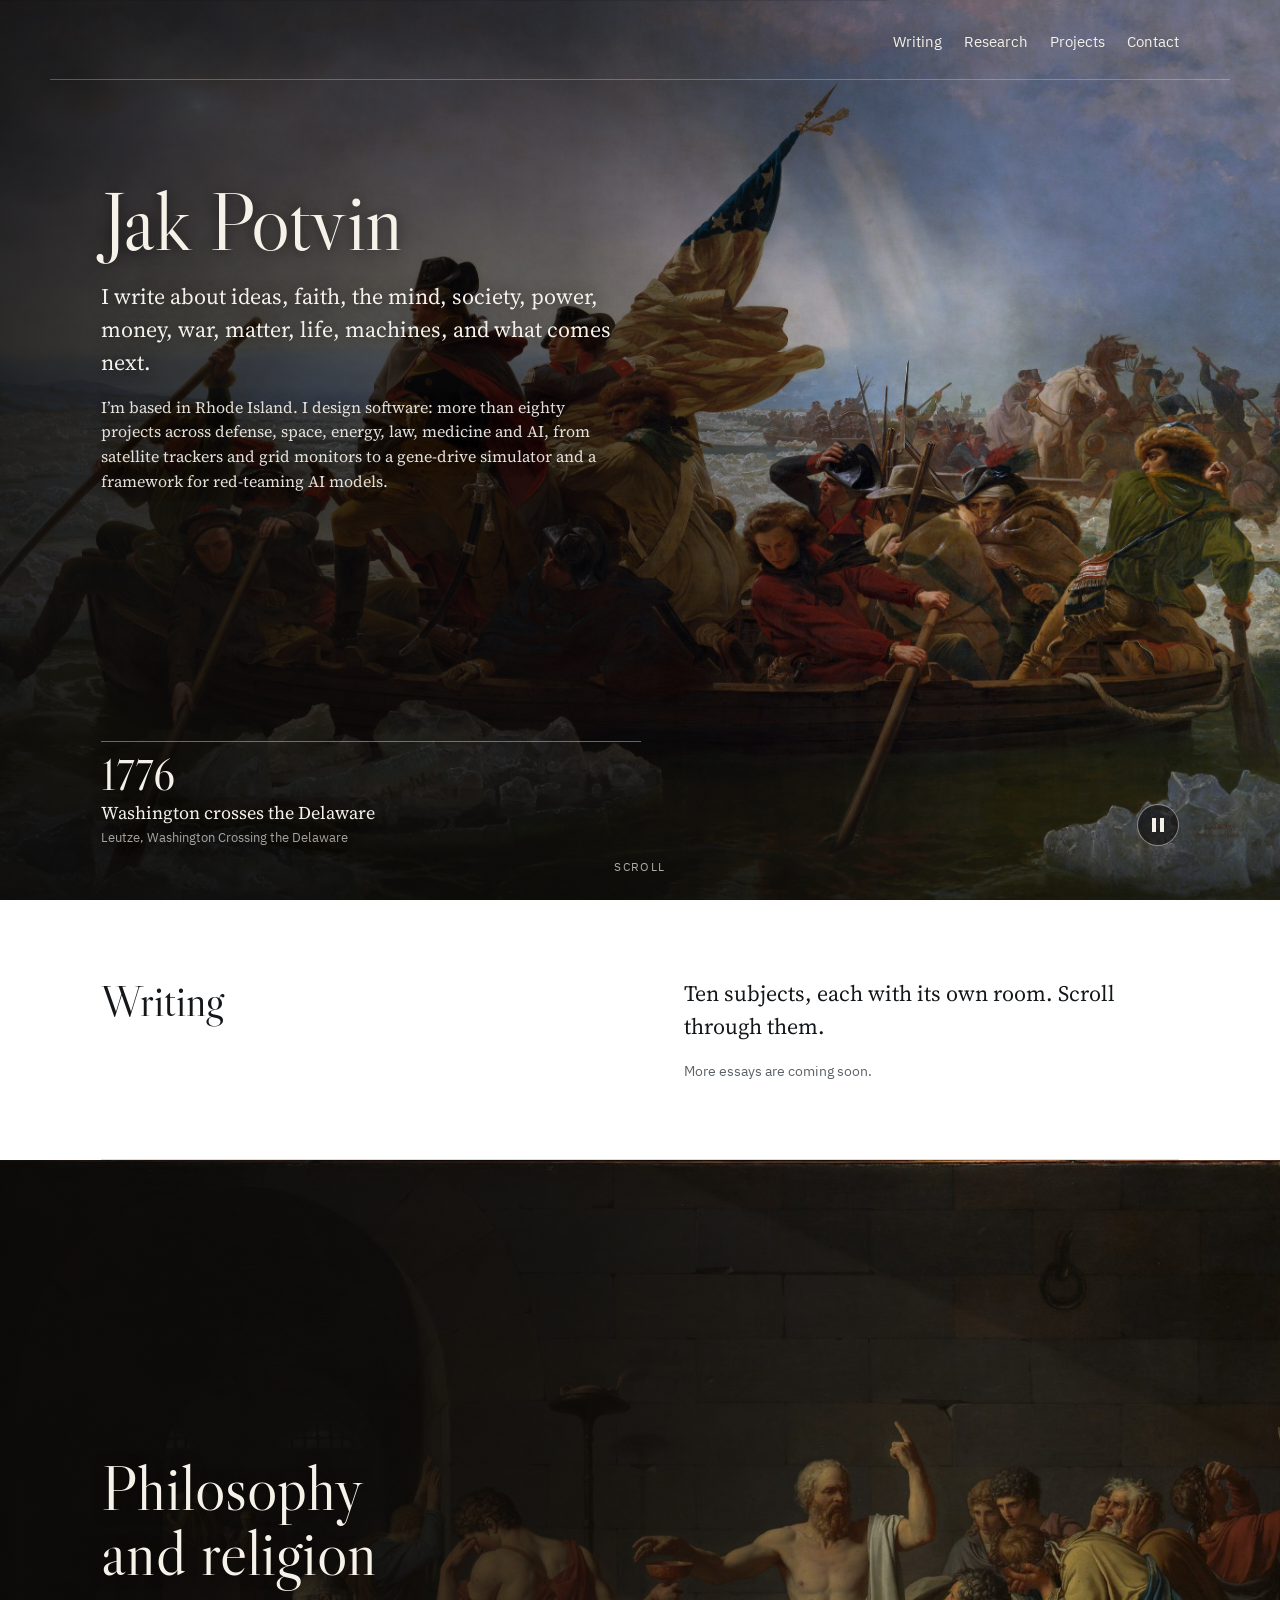
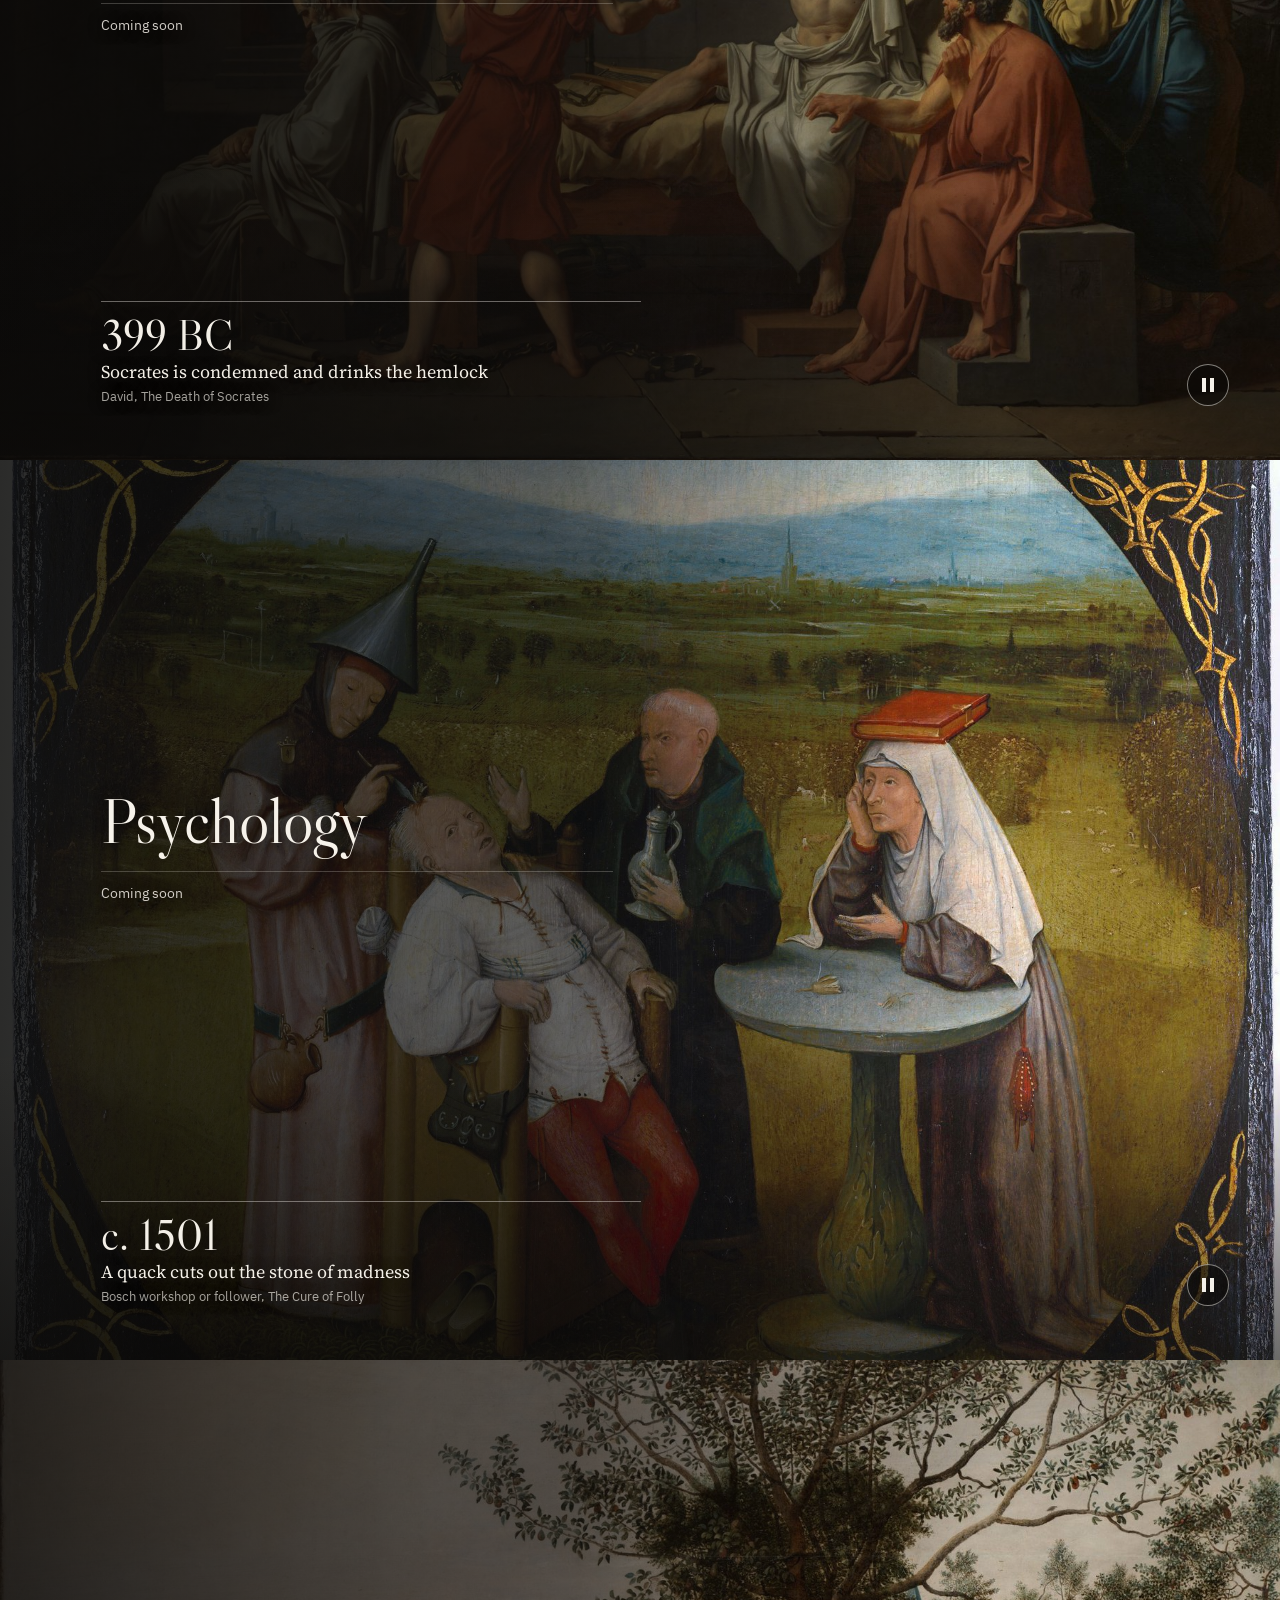
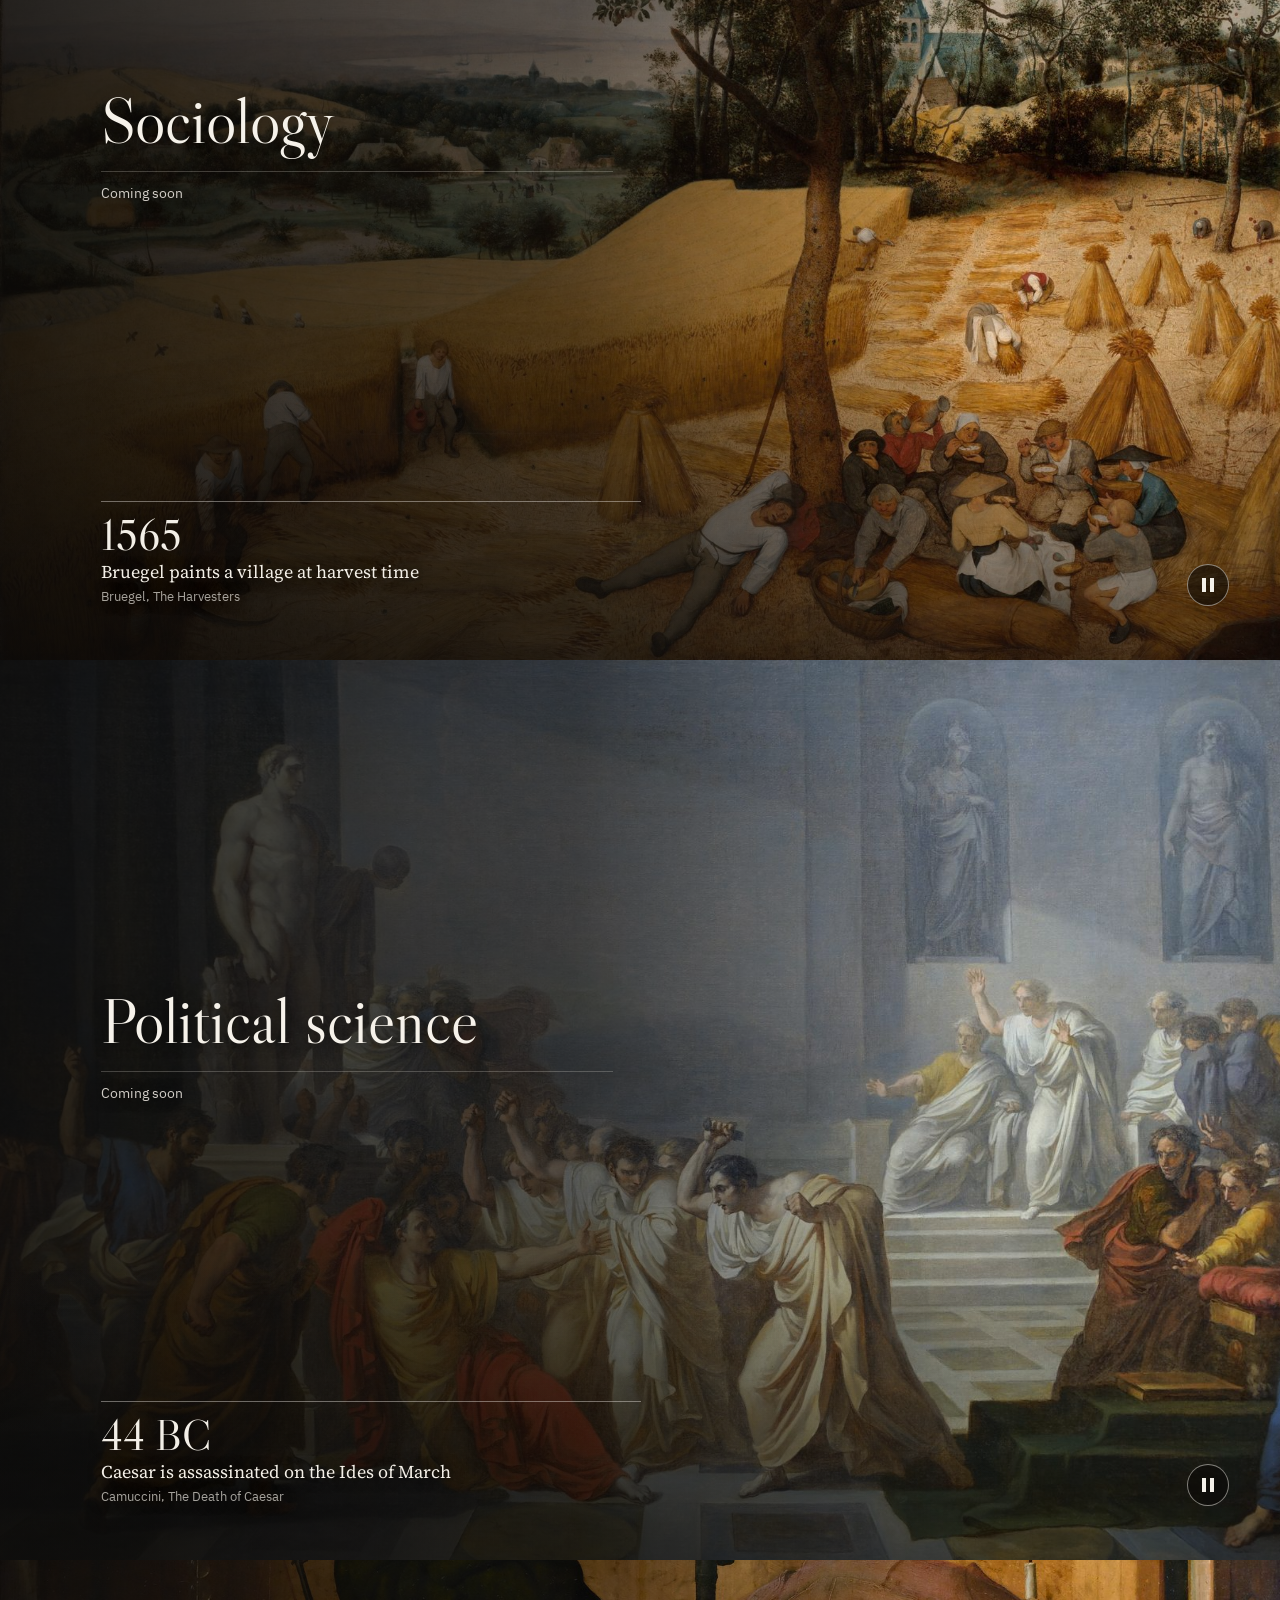
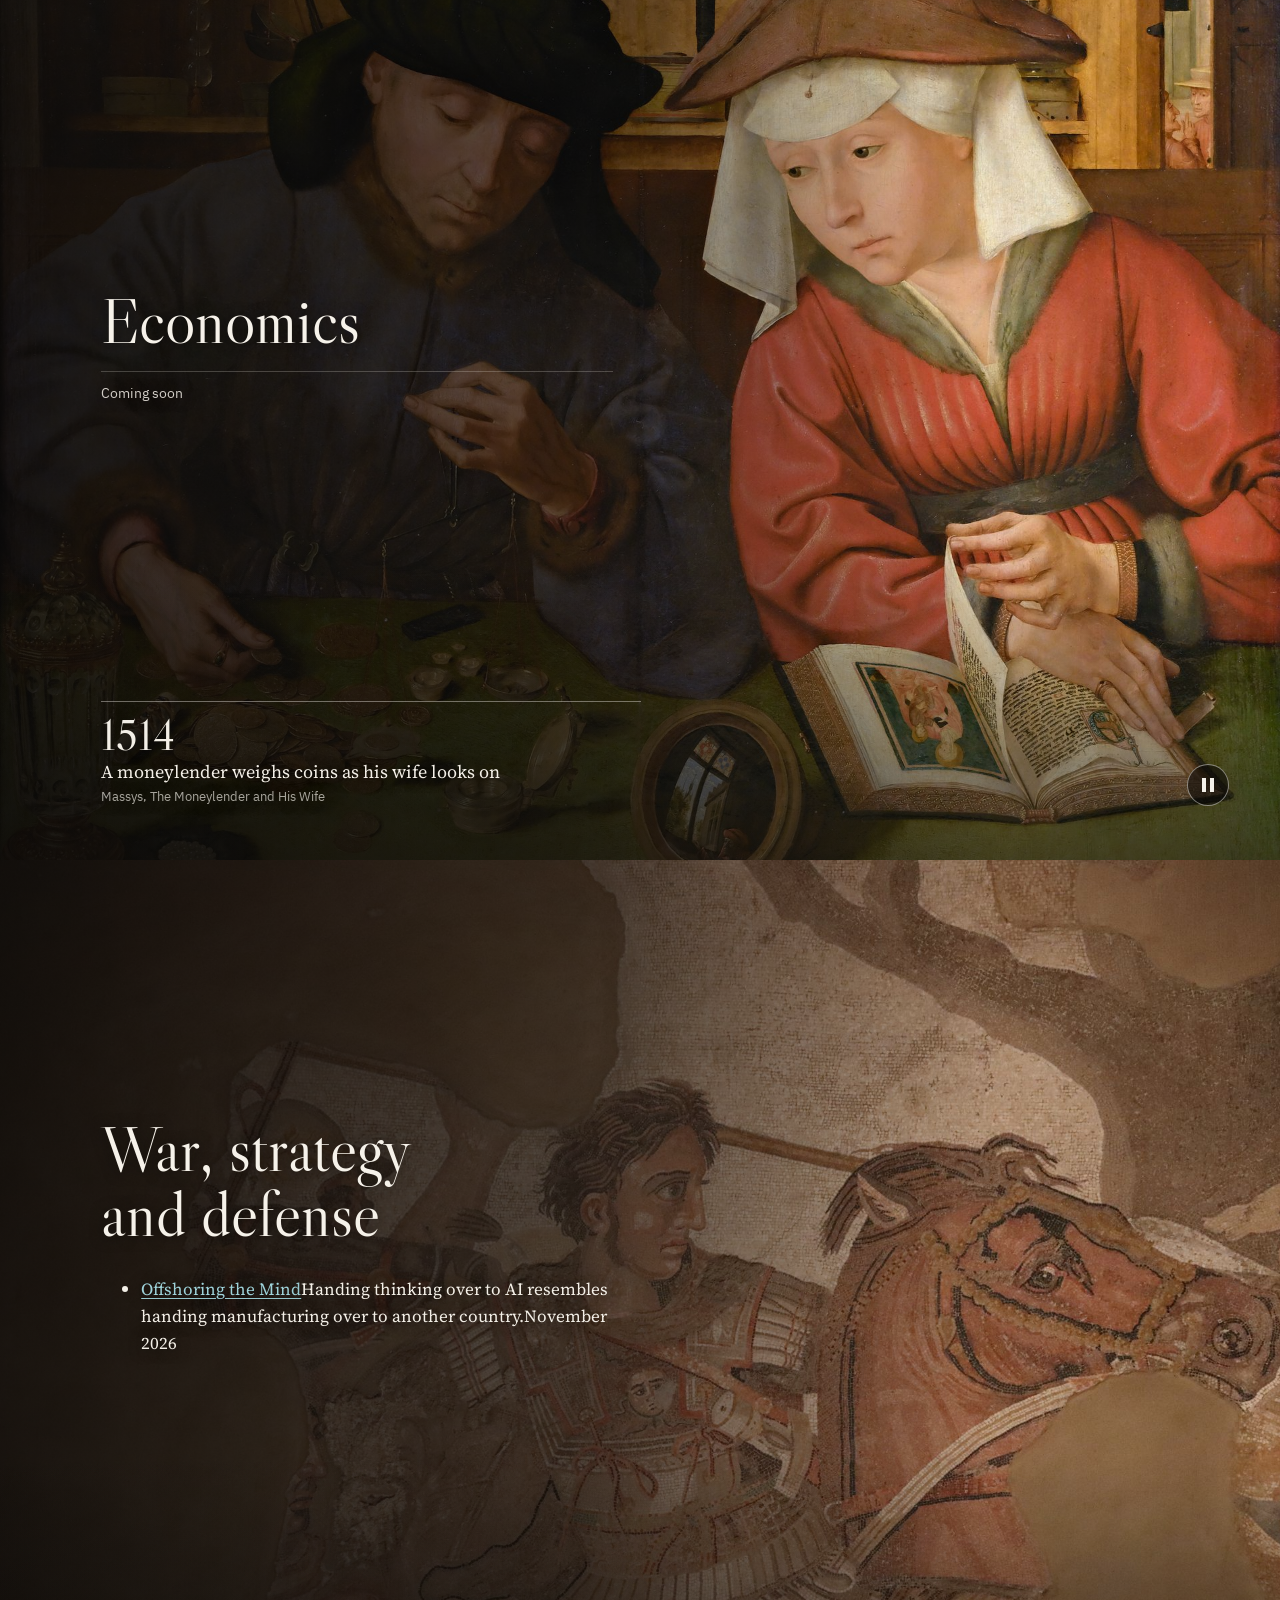
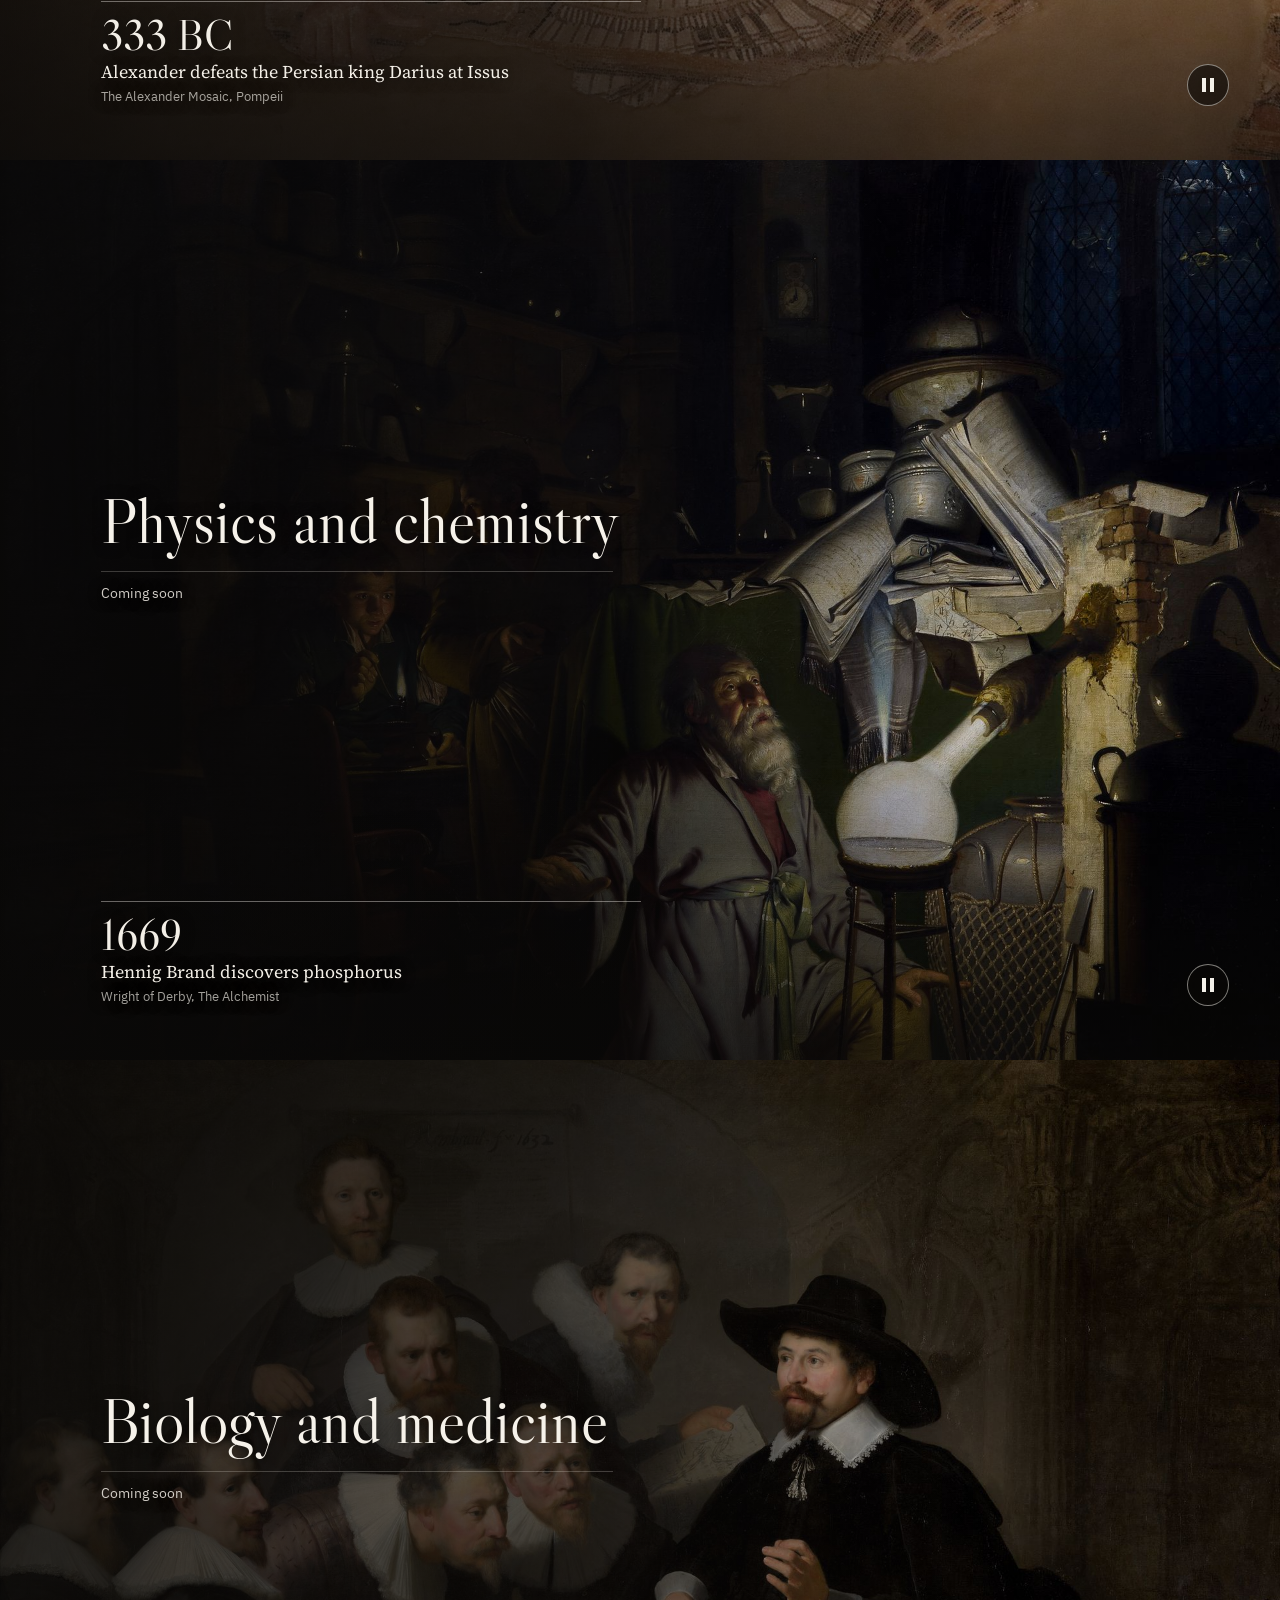
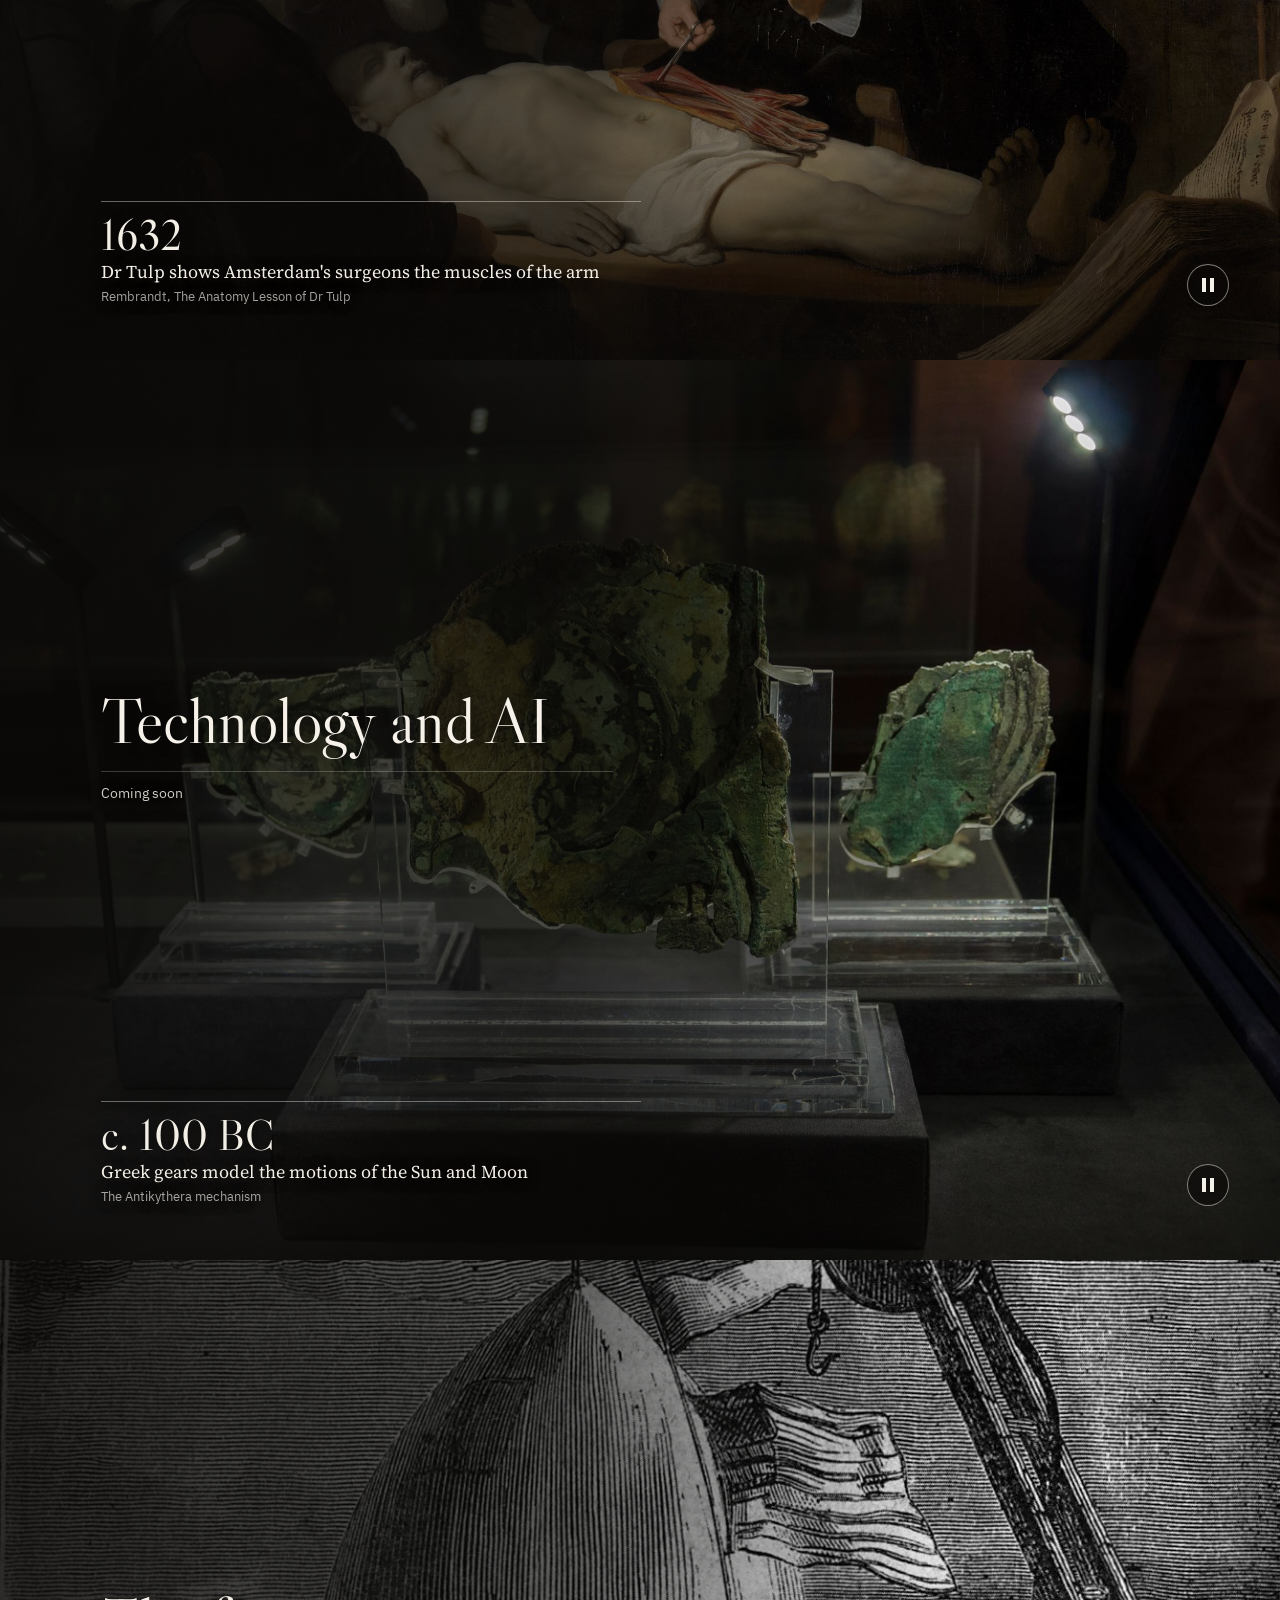
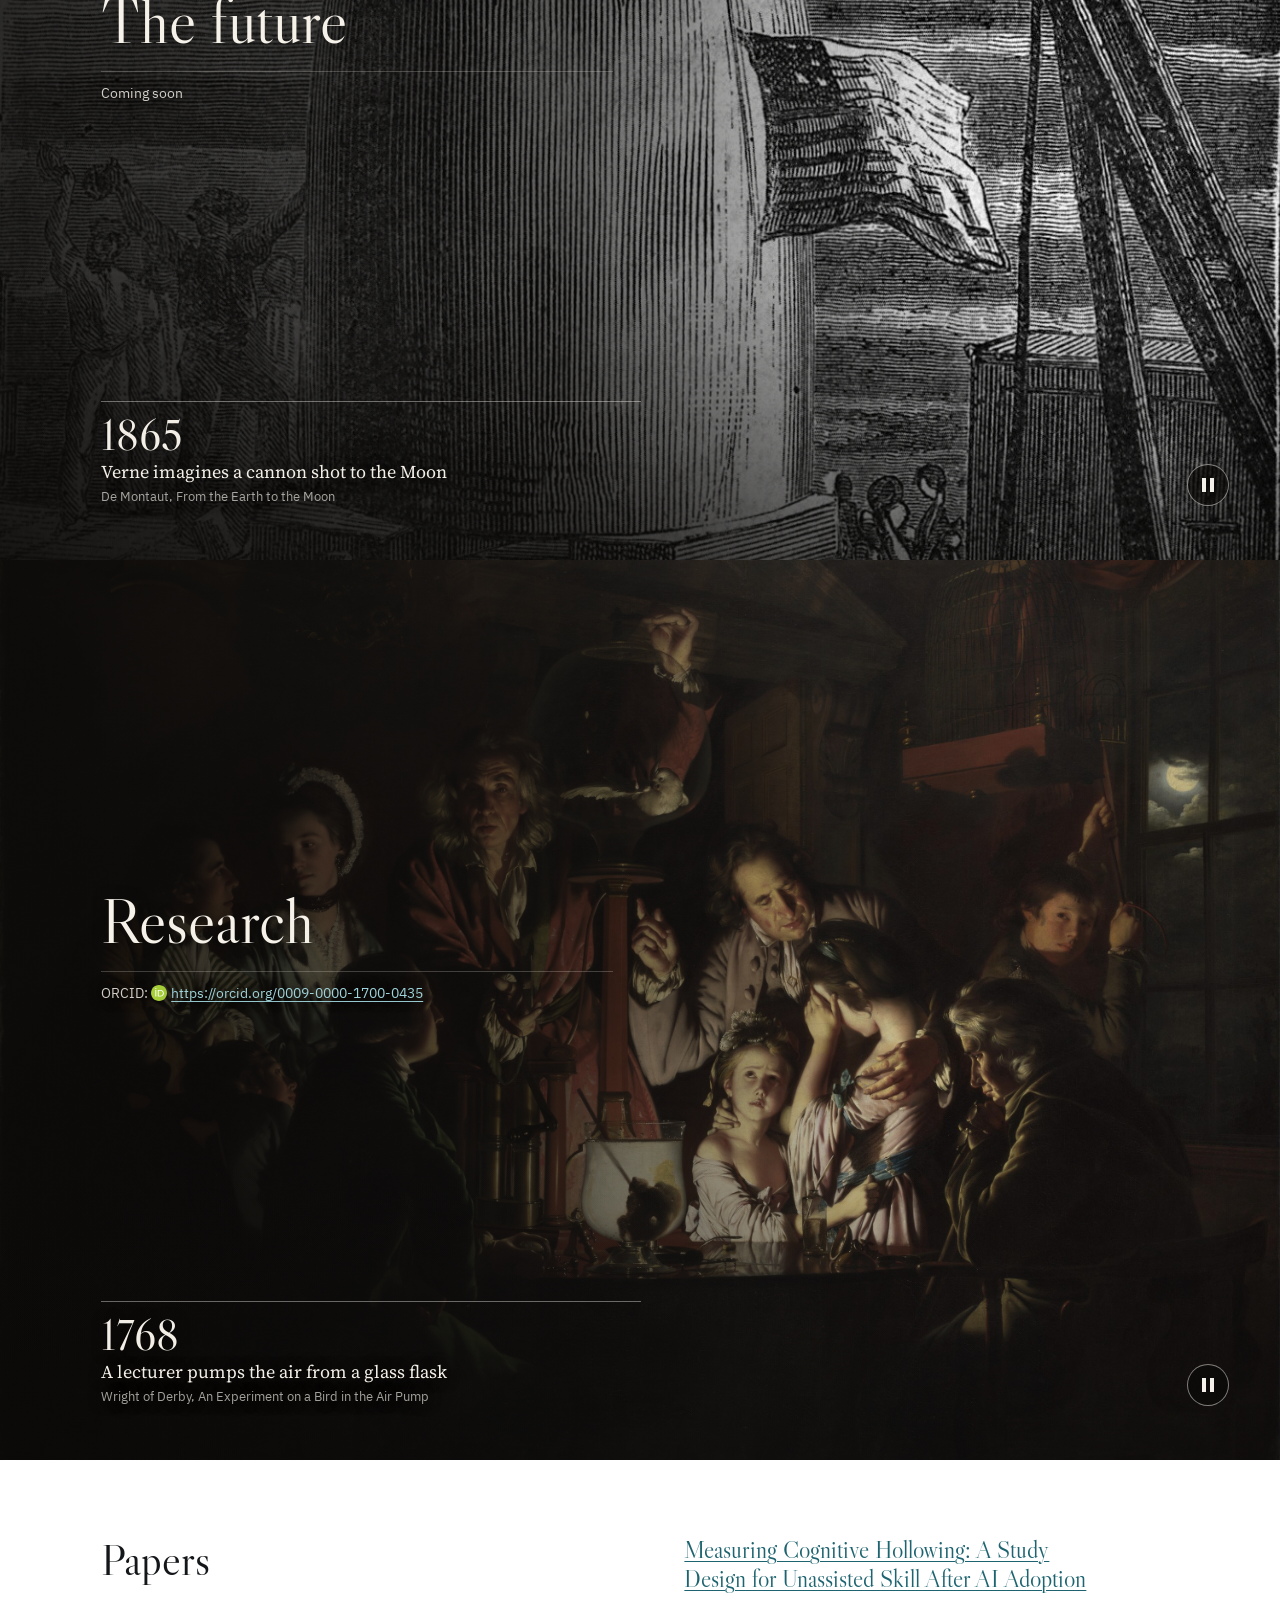
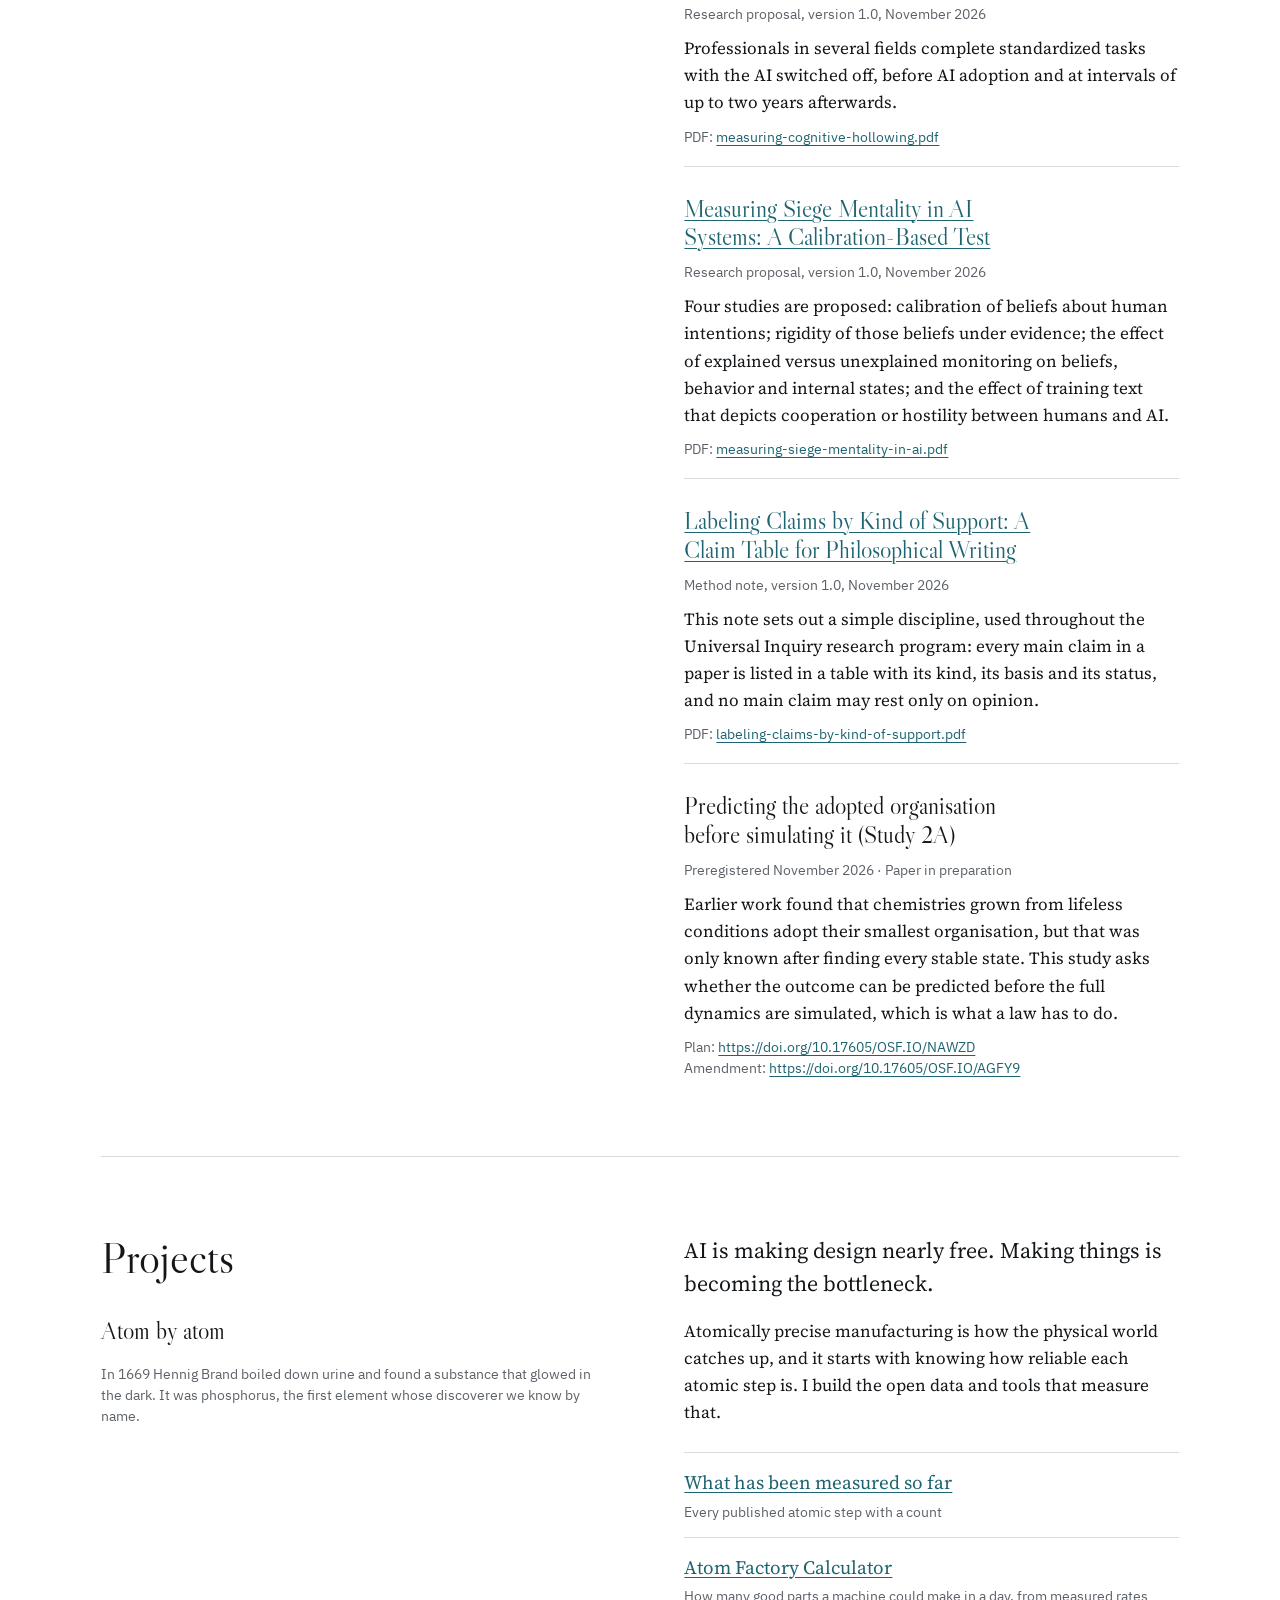
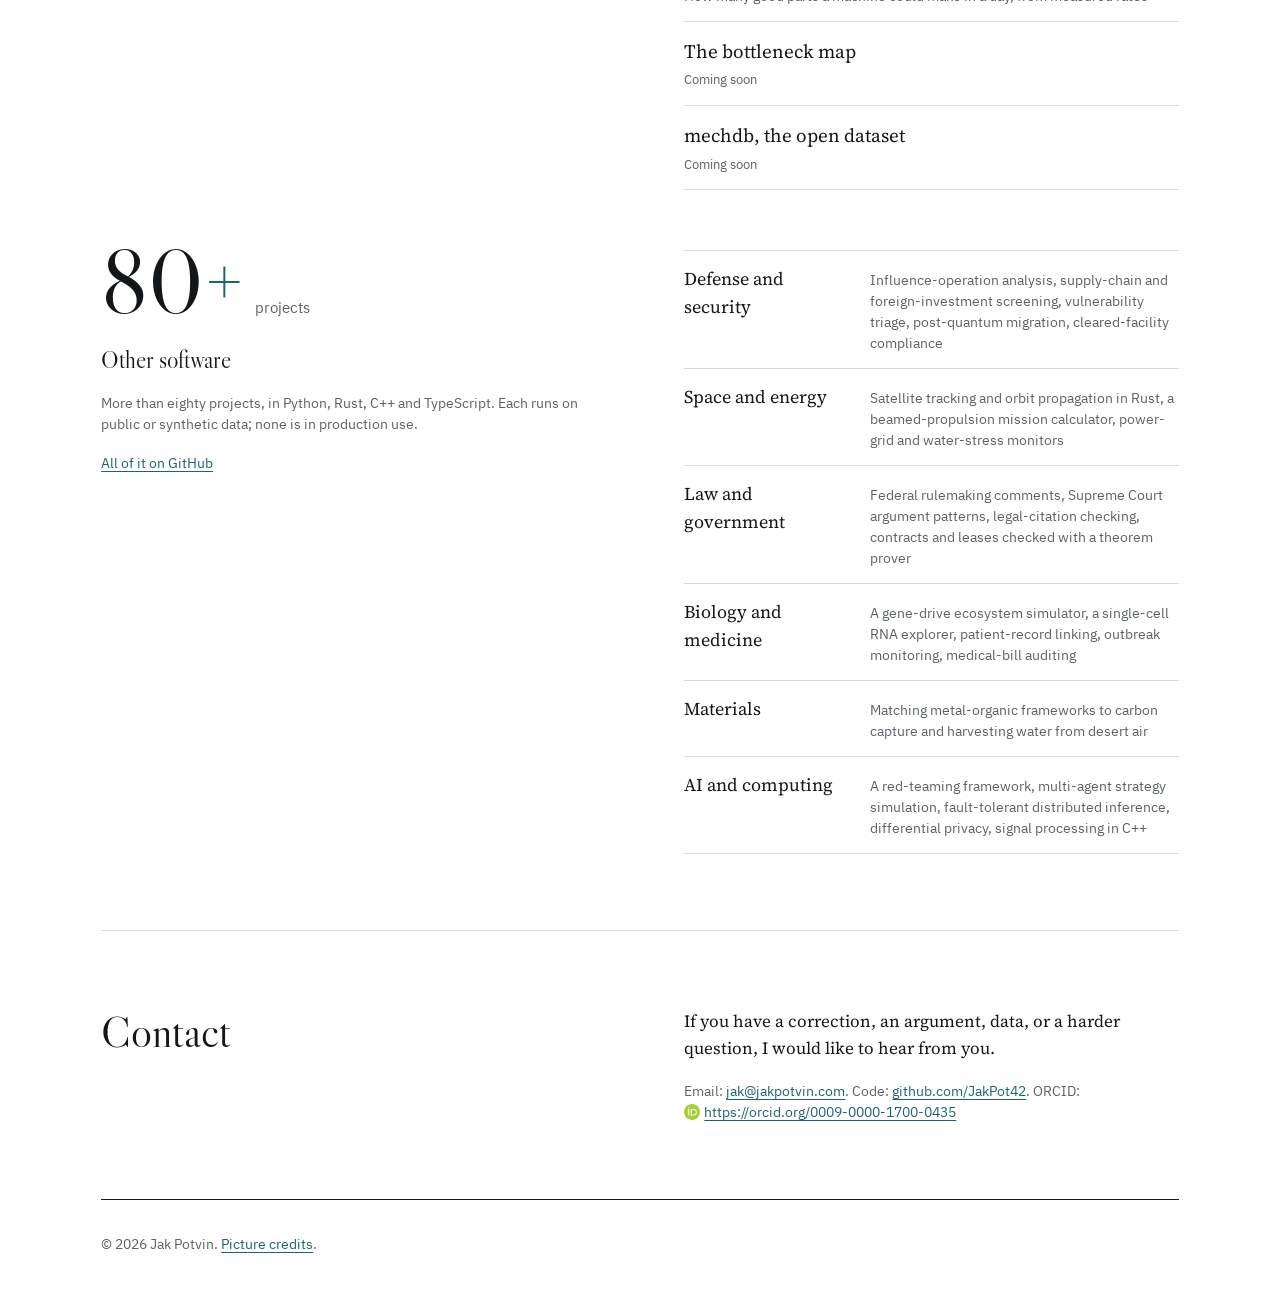
==== commit f9102e49: "Essay and paper pages: the essay in the war room, three papers in Research, each with its PDF Each t" ====
--- a/site/index.html
+++ b/site/index.html
@@ -56,11 +56,11 @@
 <h2 id="writing-h">Writing</h2>
 <div class="stack">
 <p class="lede">Ten subjects, each with its own room. Scroll through them.</p>
-<p class="small">The first essays are coming soon.</p>
+<p class="small">More essays are coming soon.</p>
 </div>
 </div>
 </section>
-<div class="rooms"><section class="room" id="s-philosophy" aria-labelledby="s-philosophy-h"><div class="room-stick"><div class="room-bg" aria-hidden="true"><div class="slides"><figure class="slide on" data-yr="399 BC" data-what="Socrates is condemned and drinks the hemlock" data-subj="Philosophy and religion" data-href="#s-philosophy" data-credit="David, The Death of Socrates" data-no="I"><img class="art" data-src="assets/img/death-of-socrates.jpg" alt="" style="--w:2000;--h:1319;--pos:55% 45%;object-position:55% 45%"><noscript><img class="art" src="assets/img/death-of-socrates.jpg" loading="lazy" alt="" style="--w:2000;--h:1319;--pos:55% 45%;object-position:55% 45%"></noscript></figure><figure class="slide" data-yr="c. 400" data-what="Augustine writes the Confessions" data-subj="Philosophy and religion" data-href="#s-philosophy" data-credit="Botticelli, Saint Augustine in His Study" data-no="V"><img class="art" data-src="assets/img/botticelli-augustine.jpg" alt="" style="--w:1775;--h:2758;--pos:50% 30%;object-position:50% 30%"></figure><figure class="slide" data-yr="c. 1817" data-what="Friedrich&#x27;s wanderer looks out over a sea of fog" data-subj="Philosophy and religion" data-href="#s-philosophy" data-credit="Friedrich, Wanderer above the Sea of Fog" data-no="XXII"><img class="art" data-src="assets/img/wanderer-sea-of-fog.jpg" alt="" style="--w:1920;--h:2463;--pos:50% 42%;object-position:50% 42%"></figure></div><div class="room-shade"></div></div><div class="room-words"><div class="room-text"><h2 id="s-philosophy-h">Philosophy and religion</h2><p class="room-soon">Coming soon</p></div><div class="caption"><span class="yr">399 BC</span> <span class="what">Socrates is condemned and drinks the hemlock</span> <span class="credit">David, The Death of Socrates</span></div></div></div></section><section class="room" id="s-psychology" aria-labelledby="s-psychology-h"><div class="room-stick"><div class="room-bg" aria-hidden="true"><div class="slides"><figure class="slide on" data-yr="c. 1501" data-what="A quack cuts out the stone of madness" data-subj="Psychology" data-href="#s-psychology" data-credit="Bosch workshop or follower, The Cure of Folly" data-no="VII"><img class="art" data-src="assets/img/bosch-cure-of-folly.jpg" alt="" style="--w:1920;--h:2695;--pos:50% 50%;object-position:50% 50%"><noscript><img class="art" src="assets/img/bosch-cure-of-folly.jpg" loading="lazy" alt="" style="--w:1920;--h:2695;--pos:50% 50%;object-position:50% 50%"></noscript></figure><figure class="slide" data-yr="c. 1815" data-what="Goya paints the inmates of a madhouse" data-subj="Psychology" data-href="#s-psychology" data-credit="Goya, The Madhouse" data-no="XXI"><img class="art" data-src="assets/img/goya-madhouse.jpg" alt="" style="--w:2000;--h:1285;--pos:58% 62%;object-position:58% 62%"></figure><figure class="slide" data-yr="c. 1921" data-what="Freud, the founder of psychoanalysis" data-subj="Psychology" data-href="#s-psychology" data-credit="Halberstadt, Sigmund Freud" data-no="XXXI"><img class="art" data-src="assets/img/freud-halberstadt.jpg" alt="" style="--w:1625;--h:2201;--pos:50% 4%;object-position:50% 4%"></figure></div><div class="room-shade"></div></div><div class="room-words"><div class="room-text"><h2 id="s-psychology-h">Psychology</h2><p class="room-soon">Coming soon</p></div><div class="caption"><span class="yr">c. 1501</span> <span class="what">A quack cuts out the stone of madness</span> <span class="credit">Bosch workshop or follower, The Cure of Folly</span></div></div></div></section><section class="room" id="s-sociology" aria-labelledby="s-sociology-h"><div class="room-stick"><div class="room-bg" aria-hidden="true"><div class="slides"><figure class="slide on" data-yr="1565" data-what="Bruegel paints a village at harvest time" data-subj="Sociology" data-href="#s-sociology" data-credit="Bruegel, The Harvesters" data-no="IX"><img class="art" data-src="assets/img/bruegel-harvesters.jpg" alt="" style="--w:1800;--h:1327;--pos:55% 60%;object-position:55% 60%"><noscript><img class="art" src="assets/img/bruegel-harvesters.jpg" loading="lazy" alt="" style="--w:1800;--h:1327;--pos:55% 60%;object-position:55% 60%"></noscript></figure><figure class="slide" data-yr="1884" data-what="Parisians of every class share a Sunday afternoon" data-subj="Sociology" data-href="#s-sociology" data-credit="Seurat, A Sunday on La Grande Jatte" data-no="XXVII"><img class="art" data-src="assets/img/seurat-grande-jatte.jpg" alt="" style="--w:1686;--h:1130;--pos:50% 50%;object-position:50% 50%"></figure><figure class="slide" data-yr="2017" data-what="Crowds cross at Shibuya, Tokyo" data-subj="Sociology" data-href="#s-sociology" data-credit="Shibuya Crossing, Tokyo" data-no="XLIV"><img class="art" data-src="assets/img/shibuya-crossing.jpg" alt="" style="--w:2000;--h:1333;--pos:55% 65%;object-position:55% 65%"></figure></div><div class="room-shade"></div></div><div class="room-words"><div class="room-text"><h2 id="s-sociology-h">Sociology</h2><p class="room-soon">Coming soon</p></div><div class="caption"><span class="yr">1565</span> <span class="what">Bruegel paints a village at harvest time</span> <span class="credit">Bruegel, The Harvesters</span></div></div></div></section><section class="room" id="s-politics" aria-labelledby="s-politics-h"><div class="room-stick"><div class="room-bg" aria-hidden="true"><div class="slides"><figure class="slide on" data-yr="44 BC" data-what="Caesar is assassinated on the Ides of March" data-subj="Political science" data-href="#s-politics" data-credit="Camuccini, The Death of Caesar" data-no="IV"><img class="art" data-src="assets/img/death-of-caesar.jpg" alt="" style="--w:2000;--h:1136;--pos:40% 62%;object-position:40% 62%"><noscript><img class="art" src="assets/img/death-of-caesar.jpg" loading="lazy" alt="" style="--w:2000;--h:1136;--pos:40% 62%;object-position:40% 62%"></noscript></figure><figure class="slide" data-yr="1215" data-what="King John seals Magna Carta at Runnymede" data-subj="Political science" data-href="#s-politics" data-credit="Magna Carta, 1215" data-no="VI"><img class="art" data-src="assets/img/magna-carta.jpg" alt="" style="--w:2000;--h:1333;--pos:50% 40%;object-position:50% 40%"></figure><figure class="slide" data-yr="1989" data-what="The Berlin Wall is opened at the Brandenburg Gate" data-subj="Political science" data-href="#s-politics" data-credit="U.S. Air Force, The Berlin Wall opened" data-no="XLI"><img class="art" data-src="assets/img/berlin-wall-1989.jpg" alt="" style="--w:2000;--h:1333;--pos:55% 55%;object-position:55% 55%"></figure></div><div class="room-shade"></div></div><div class="room-words"><div class="room-text"><h2 id="s-politics-h">Political science</h2><p class="room-soon">Coming soon</p></div><div class="caption"><span class="yr">44 BC</span> <span class="what">Caesar is assassinated on the Ides of March</span> <span class="credit">Camuccini, The Death of Caesar</span></div></div></div></section><section class="room" id="s-economics" aria-labelledby="s-economics-h"><div class="room-stick"><div class="room-bg" aria-hidden="true"><div class="slides"><figure class="slide on" data-yr="1514" data-what="A moneylender weighs coins as his wife looks on" data-subj="Economics" data-href="#s-economics" data-credit="Massys, The Moneylender and His Wife" data-no="VIII"><img class="art" data-src="assets/img/massys-moneylender.jpg" alt="" style="--w:1920;--h:2021;--pos:50% 60%;object-position:50% 60%"><noscript><img class="art" src="assets/img/massys-moneylender.jpg" loading="lazy" alt="" style="--w:1920;--h:2021;--pos:50% 60%;object-position:50% 60%"></noscript></figure><figure class="slide" data-yr="1776" data-what="Adam Smith publishes The Wealth of Nations" data-subj="Economics" data-href="#s-economics" data-credit="Stoddart, Adam Smith" data-no="XV"><img class="art" data-src="assets/img/adam-smith-statue.jpg" alt="" style="--w:1920;--h:2877;--pos:66% 10%;object-position:66% 10%"></figure><figure class="slide" data-yr="1913" data-what="Ford&#x27;s moving assembly line begins" data-subj="Economics" data-href="#s-economics" data-credit="Ford assembly line, 1913" data-no="XXX"><img class="art" data-src="assets/img/ford-assembly-line.jpg" alt="" style="--w:2000;--h:1443;--pos:45% 50%;object-position:45% 50%"></figure></div><div class="room-shade"></div></div><div class="room-words"><div class="room-text"><h2 id="s-economics-h">Economics</h2><p class="room-soon">Coming soon</p></div><div class="caption"><span class="yr">1514</span> <span class="what">A moneylender weighs coins as his wife looks on</span> <span class="credit">Massys, The Moneylender and His Wife</span></div></div></div></section><section class="room" id="s-warfare" aria-labelledby="s-warfare-h"><div class="room-stick"><div class="room-bg" aria-hidden="true"><div class="slides"><figure class="slide on" data-yr="333 BC" data-what="Alexander defeats the Persian king Darius at Issus" data-subj="War, strategy and defense" data-href="#s-warfare" data-credit="The Alexander Mosaic, Pompeii" data-no="II"><img class="art" data-src="assets/img/alexander-mosaic.jpg" alt="" style="--w:2000;--h:1333;--pos:52% 40%;object-position:52% 40%"><noscript><img class="art" src="assets/img/alexander-mosaic.jpg" loading="lazy" alt="" style="--w:2000;--h:1333;--pos:52% 40%;object-position:52% 40%"></noscript></figure><figure class="slide" data-yr="1800" data-what="Napoleon crosses the Alps" data-subj="War, strategy and defense" data-href="#s-warfare" data-credit="David, Napoleon Crossing the Alps" data-no="XIX"><img class="art" data-src="assets/img/napoleon-alps.jpg" alt="" style="--w:1920;--h:2294;--pos:60% 30%;object-position:60% 30%"></figure><figure class="slide" data-yr="1945" data-what="Marines raise the flag on Iwo Jima" data-subj="War, strategy and defense" data-href="#s-warfare" data-credit="Rosenthal, Raising the Flag on Iwo Jima" data-no="XXXIV"><img class="art" data-src="assets/img/iwo-jima.jpg" alt="" style="--w:1944;--h:1561;--pos:45% 50%;object-position:45% 50%"></figure></div><div class="room-shade"></div></div><div class="room-words"><div class="room-text"><h2 id="s-warfare-h">War, strategy and defense</h2><p class="room-soon">Coming soon</p></div><div class="caption"><span class="yr">333 BC</span> <span class="what">Alexander defeats the Persian king Darius at Issus</span> <span class="credit">The Alexander Mosaic, Pompeii</span></div></div></div></section><section class="room" id="s-physics" aria-labelledby="s-physics-h"><div class="room-stick"><div class="room-bg" aria-hidden="true"><div class="slides"><figure class="slide on" data-yr="1669" data-what="Hennig Brand discovers phosphorus" data-subj="Physics and chemistry" data-href="#s-physics" data-credit="Wright of Derby, The Alchemist" data-no="XII"><img class="art" data-src="assets/img/alchemist-full.jpg" alt="" style="--w:1920;--h:2490;--pos:60% 70%;object-position:60% 70%"><noscript><img class="art" src="assets/img/alchemist-full.jpg" loading="lazy" alt="" style="--w:1920;--h:2490;--pos:60% 70%;object-position:60% 70%"></noscript></figure><figure class="slide" data-yr="1855" data-what="Faraday gives a Christmas lecture at the Royal Institution" data-subj="Physics and chemistry" data-href="#s-physics" data-credit="After Blaikley, Faraday Lecturing" data-no="XXIV"><img class="art" data-src="assets/img/faraday-lecture.jpg" alt="" style="--w:1932;--h:1404;--pos:62% 55%;object-position:62% 55%"></figure><figure class="slide" data-yr="2012" data-what="ATLAS helps find the Higgs boson" data-subj="Physics and chemistry" data-href="#s-physics" data-credit="The ATLAS detector, CERN" data-no="XLIII"><img class="art" data-src="assets/img/atlas-detector.jpg" alt="" style="--w:2000;--h:1333;--pos:60% 55%;object-position:60% 55%"></figure></div><div class="room-shade"></div></div><div class="room-words"><div class="room-text"><h2 id="s-physics-h">Physics and chemistry</h2><p class="room-soon">Coming soon</p></div><div class="caption"><span class="yr">1669</span> <span class="what">Hennig Brand discovers phosphorus</span> <span class="credit">Wright of Derby, The Alchemist</span></div></div></div></section><section class="room" id="s-biology" aria-labelledby="s-biology-h"><div class="room-stick"><div class="room-bg" aria-hidden="true"><div class="slides"><figure class="slide on" data-yr="1632" data-what="Dr Tulp shows Amsterdam&#x27;s surgeons the muscles of the arm" data-subj="Biology and medicine" data-href="#s-biology" data-credit="Rembrandt, The Anatomy Lesson of Dr Tulp" data-no="X"><img class="art" data-src="assets/img/rembrandt-anatomy-lesson.jpg" alt="" style="--w:2000;--h:1507;--pos:60% 42%;object-position:60% 42%"><noscript><img class="art" src="assets/img/rembrandt-anatomy-lesson.jpg" loading="lazy" alt="" style="--w:2000;--h:1507;--pos:60% 42%;object-position:60% 42%"></noscript></figure><figure class="slide" data-yr="1796" data-what="Jenner gives the first vaccination against smallpox" data-subj="Biology and medicine" data-href="#s-biology" data-credit="Hillemacher, Jenner Vaccinating a Boy" data-no="XVIII"><img class="art" data-src="assets/img/jenner-hillemacher.jpg" alt="" style="--w:2000;--h:1557;--pos:55% 50%;object-position:55% 50%"></figure><figure class="slide" data-yr="2020" data-what="The virus behind COVID-19, under the microscope" data-subj="Biology and medicine" data-href="#s-biology" data-credit="NIAID, SARS-CoV-2" data-no="XLVI"><img class="art" data-src="assets/img/sars-cov-2.jpg" alt="" style="--w:1920;--h:2560;--pos:50% 45%;object-position:50% 45%"></figure></div><div class="room-shade"></div></div><div class="room-words"><div class="room-text"><h2 id="s-biology-h">Biology and medicine</h2><p class="room-soon">Coming soon</p></div><div class="caption"><span class="yr">1632</span> <span class="what">Dr Tulp shows Amsterdam's surgeons the muscles of the arm</span> <span class="credit">Rembrandt, The Anatomy Lesson of Dr Tulp</span></div></div></div></section><section class="room" id="s-tech" aria-labelledby="s-tech-h"><div class="room-stick"><div class="room-bg" aria-hidden="true"><div class="slides"><figure class="slide on" data-yr="c. 100 BC" data-what="Greek gears model the motions of the Sun and Moon" data-subj="Technology and AI" data-href="#s-tech" data-credit="The Antikythera mechanism" data-no="III"><img class="art" data-src="assets/img/antikythera.jpg" alt="" style="--w:2000;--h:1325;--pos:50% 45%;object-position:50% 45%"><noscript><img class="art" src="assets/img/antikythera.jpg" loading="lazy" alt="" style="--w:2000;--h:1325;--pos:50% 45%;object-position:50% 45%"></noscript></figure><figure class="slide" data-yr="1946" data-what="ENIAC, the first general-purpose electronic computer, is unveiled" data-subj="Technology and AI" data-href="#s-tech" data-credit="U.S. Army, ENIAC" data-no="XXXV"><img class="art" data-src="assets/img/eniac.jpg" alt="" style="--w:2000;--h:1372;--pos:72% 50%;object-position:72% 50%"></figure><figure class="slide" data-yr="2018" data-what="Summit becomes the world&#x27;s fastest computer" data-subj="Technology and AI" data-href="#s-tech" data-credit="Summit, Oak Ridge" data-no="XLV"><img class="art" data-src="assets/img/summit-supercomputer.jpg" alt="" style="--w:2000;--h:1600;--pos:50% 45%;object-position:50% 45%"></figure></div><div class="room-shade"></div></div><div class="room-words"><div class="room-text"><h2 id="s-tech-h">Technology and AI</h2><p class="room-soon">Coming soon</p></div><div class="caption"><span class="yr">c. 100 BC</span> <span class="what">Greek gears model the motions of the Sun and Moon</span> <span class="credit">The Antikythera mechanism</span></div></div></div></section><section class="room" id="s-future" aria-labelledby="s-future-h"><div class="room-stick"><div class="room-bg" aria-hidden="true"><div class="slides"><figure class="slide on" data-yr="1865" data-what="Verne imagines a cannon shot to the Moon" data-subj="The future" data-href="#s-future" data-credit="De Montaut, From the Earth to the Moon" data-no="XXVI"><img class="art" data-src="assets/img/verne-earth-to-moon.jpg" alt="" style="--w:1338;--h:1964;--pos:50% 45%;object-position:50% 45%"><noscript><img class="art" src="assets/img/verne-earth-to-moon.jpg" loading="lazy" alt="" style="--w:1338;--h:1964;--pos:50% 45%;object-position:50% 45%"></noscript></figure><figure class="slide" data-yr="1963" data-what="Von Braun shows Kennedy the Saturn rocket" data-subj="The future" data-href="#s-future" data-credit="NASA, Kennedy and von Braun" data-no="XXXIX"><img class="art" data-src="assets/img/kennedy-von-braun.jpg" alt="" style="--w:1920;--h:2453;--pos:55% 35%;object-position:55% 35%"></figure><figure class="slide" data-yr="2022" data-what="Webb&#x27;s first images show stars being born" data-subj="The future" data-href="#s-future" data-credit="NASA, Webb&#x27;s Cosmic Cliffs" data-no="XLVIII"><img class="art" data-src="assets/img/webb-cosmic-cliffs.jpg" alt="" style="--w:2000;--h:1158;--pos:50% 50%;object-position:50% 50%"></figure></div><div class="room-shade"></div></div><div class="room-words"><div class="room-text"><h2 id="s-future-h">The future</h2><p class="room-soon">Coming soon</p></div><div class="caption"><span class="yr">1865</span> <span class="what">Verne imagines a cannon shot to the Moon</span> <span class="credit">De Montaut, From the Earth to the Moon</span></div></div></div></section></div>
+<div class="rooms"><section class="room" id="s-philosophy" aria-labelledby="s-philosophy-h"><div class="room-stick"><div class="room-bg" aria-hidden="true"><div class="slides"><figure class="slide on" data-yr="399 BC" data-what="Socrates is condemned and drinks the hemlock" data-subj="Philosophy and religion" data-href="#s-philosophy" data-credit="David, The Death of Socrates" data-no="I"><img class="art" data-src="assets/img/death-of-socrates.jpg" alt="" style="--w:2000;--h:1319;--pos:55% 45%;object-position:55% 45%"><noscript><img class="art" src="assets/img/death-of-socrates.jpg" loading="lazy" alt="" style="--w:2000;--h:1319;--pos:55% 45%;object-position:55% 45%"></noscript></figure><figure class="slide" data-yr="c. 400" data-what="Augustine writes the Confessions" data-subj="Philosophy and religion" data-href="#s-philosophy" data-credit="Botticelli, Saint Augustine in His Study" data-no="V"><img class="art" data-src="assets/img/botticelli-augustine.jpg" alt="" style="--w:1775;--h:2758;--pos:50% 30%;object-position:50% 30%"></figure><figure class="slide" data-yr="c. 1817" data-what="Friedrich&#x27;s wanderer looks out over a sea of fog" data-subj="Philosophy and religion" data-href="#s-philosophy" data-credit="Friedrich, Wanderer above the Sea of Fog" data-no="XXII"><img class="art" data-src="assets/img/wanderer-sea-of-fog.jpg" alt="" style="--w:1920;--h:2463;--pos:50% 42%;object-position:50% 42%"></figure></div><div class="room-shade"></div></div><div class="room-words"><div class="room-text"><h2 id="s-philosophy-h">Philosophy and religion</h2><p class="room-soon">Coming soon</p></div><div class="caption"><span class="yr">399 BC</span> <span class="what">Socrates is condemned and drinks the hemlock</span> <span class="credit">David, The Death of Socrates</span></div></div></div></section><section class="room" id="s-psychology" aria-labelledby="s-psychology-h"><div class="room-stick"><div class="room-bg" aria-hidden="true"><div class="slides"><figure class="slide on" data-yr="c. 1501" data-what="A quack cuts out the stone of madness" data-subj="Psychology" data-href="#s-psychology" data-credit="Bosch workshop or follower, The Cure of Folly" data-no="VII"><img class="art" data-src="assets/img/bosch-cure-of-folly.jpg" alt="" style="--w:1920;--h:2695;--pos:50% 50%;object-position:50% 50%"><noscript><img class="art" src="assets/img/bosch-cure-of-folly.jpg" loading="lazy" alt="" style="--w:1920;--h:2695;--pos:50% 50%;object-position:50% 50%"></noscript></figure><figure class="slide" data-yr="c. 1815" data-what="Goya paints the inmates of a madhouse" data-subj="Psychology" data-href="#s-psychology" data-credit="Goya, The Madhouse" data-no="XXI"><img class="art" data-src="assets/img/goya-madhouse.jpg" alt="" style="--w:2000;--h:1285;--pos:58% 62%;object-position:58% 62%"></figure><figure class="slide" data-yr="c. 1921" data-what="Freud, the founder of psychoanalysis" data-subj="Psychology" data-href="#s-psychology" data-credit="Halberstadt, Sigmund Freud" data-no="XXXI"><img class="art" data-src="assets/img/freud-halberstadt.jpg" alt="" style="--w:1625;--h:2201;--pos:50% 4%;object-position:50% 4%"></figure></div><div class="room-shade"></div></div><div class="room-words"><div class="room-text"><h2 id="s-psychology-h">Psychology</h2><p class="room-soon">Coming soon</p></div><div class="caption"><span class="yr">c. 1501</span> <span class="what">A quack cuts out the stone of madness</span> <span class="credit">Bosch workshop or follower, The Cure of Folly</span></div></div></div></section><section class="room" id="s-sociology" aria-labelledby="s-sociology-h"><div class="room-stick"><div class="room-bg" aria-hidden="true"><div class="slides"><figure class="slide on" data-yr="1565" data-what="Bruegel paints a village at harvest time" data-subj="Sociology" data-href="#s-sociology" data-credit="Bruegel, The Harvesters" data-no="IX"><img class="art" data-src="assets/img/bruegel-harvesters.jpg" alt="" style="--w:1800;--h:1327;--pos:55% 60%;object-position:55% 60%"><noscript><img class="art" src="assets/img/bruegel-harvesters.jpg" loading="lazy" alt="" style="--w:1800;--h:1327;--pos:55% 60%;object-position:55% 60%"></noscript></figure><figure class="slide" data-yr="1884" data-what="Parisians of every class share a Sunday afternoon" data-subj="Sociology" data-href="#s-sociology" data-credit="Seurat, A Sunday on La Grande Jatte" data-no="XXVII"><img class="art" data-src="assets/img/seurat-grande-jatte.jpg" alt="" style="--w:1686;--h:1130;--pos:50% 50%;object-position:50% 50%"></figure><figure class="slide" data-yr="2017" data-what="Crowds cross at Shibuya, Tokyo" data-subj="Sociology" data-href="#s-sociology" data-credit="Shibuya Crossing, Tokyo" data-no="XLIV"><img class="art" data-src="assets/img/shibuya-crossing.jpg" alt="" style="--w:2000;--h:1333;--pos:55% 65%;object-position:55% 65%"></figure></div><div class="room-shade"></div></div><div class="room-words"><div class="room-text"><h2 id="s-sociology-h">Sociology</h2><p class="room-soon">Coming soon</p></div><div class="caption"><span class="yr">1565</span> <span class="what">Bruegel paints a village at harvest time</span> <span class="credit">Bruegel, The Harvesters</span></div></div></div></section><section class="room" id="s-politics" aria-labelledby="s-politics-h"><div class="room-stick"><div class="room-bg" aria-hidden="true"><div class="slides"><figure class="slide on" data-yr="44 BC" data-what="Caesar is assassinated on the Ides of March" data-subj="Political science" data-href="#s-politics" data-credit="Camuccini, The Death of Caesar" data-no="IV"><img class="art" data-src="assets/img/death-of-caesar.jpg" alt="" style="--w:2000;--h:1136;--pos:40% 62%;object-position:40% 62%"><noscript><img class="art" src="assets/img/death-of-caesar.jpg" loading="lazy" alt="" style="--w:2000;--h:1136;--pos:40% 62%;object-position:40% 62%"></noscript></figure><figure class="slide" data-yr="1215" data-what="King John seals Magna Carta at Runnymede" data-subj="Political science" data-href="#s-politics" data-credit="Magna Carta, 1215" data-no="VI"><img class="art" data-src="assets/img/magna-carta.jpg" alt="" style="--w:2000;--h:1333;--pos:50% 40%;object-position:50% 40%"></figure><figure class="slide" data-yr="1989" data-what="The Berlin Wall is opened at the Brandenburg Gate" data-subj="Political science" data-href="#s-politics" data-credit="U.S. Air Force, The Berlin Wall opened" data-no="XLI"><img class="art" data-src="assets/img/berlin-wall-1989.jpg" alt="" style="--w:2000;--h:1333;--pos:55% 55%;object-position:55% 55%"></figure></div><div class="room-shade"></div></div><div class="room-words"><div class="room-text"><h2 id="s-politics-h">Political science</h2><p class="room-soon">Coming soon</p></div><div class="caption"><span class="yr">44 BC</span> <span class="what">Caesar is assassinated on the Ides of March</span> <span class="credit">Camuccini, The Death of Caesar</span></div></div></div></section><section class="room" id="s-economics" aria-labelledby="s-economics-h"><div class="room-stick"><div class="room-bg" aria-hidden="true"><div class="slides"><figure class="slide on" data-yr="1514" data-what="A moneylender weighs coins as his wife looks on" data-subj="Economics" data-href="#s-economics" data-credit="Massys, The Moneylender and His Wife" data-no="VIII"><img class="art" data-src="assets/img/massys-moneylender.jpg" alt="" style="--w:1920;--h:2021;--pos:50% 60%;object-position:50% 60%"><noscript><img class="art" src="assets/img/massys-moneylender.jpg" loading="lazy" alt="" style="--w:1920;--h:2021;--pos:50% 60%;object-position:50% 60%"></noscript></figure><figure class="slide" data-yr="1776" data-what="Adam Smith publishes The Wealth of Nations" data-subj="Economics" data-href="#s-economics" data-credit="Stoddart, Adam Smith" data-no="XV"><img class="art" data-src="assets/img/adam-smith-statue.jpg" alt="" style="--w:1920;--h:2877;--pos:66% 10%;object-position:66% 10%"></figure><figure class="slide" data-yr="1913" data-what="Ford&#x27;s moving assembly line begins" data-subj="Economics" data-href="#s-economics" data-credit="Ford assembly line, 1913" data-no="XXX"><img class="art" data-src="assets/img/ford-assembly-line.jpg" alt="" style="--w:2000;--h:1443;--pos:45% 50%;object-position:45% 50%"></figure></div><div class="room-shade"></div></div><div class="room-words"><div class="room-text"><h2 id="s-economics-h">Economics</h2><p class="room-soon">Coming soon</p></div><div class="caption"><span class="yr">1514</span> <span class="what">A moneylender weighs coins as his wife looks on</span> <span class="credit">Massys, The Moneylender and His Wife</span></div></div></div></section><section class="room" id="s-warfare" aria-labelledby="s-warfare-h"><div class="room-stick"><div class="room-bg" aria-hidden="true"><div class="slides"><figure class="slide on" data-yr="333 BC" data-what="Alexander defeats the Persian king Darius at Issus" data-subj="War, strategy and defense" data-href="#s-warfare" data-credit="The Alexander Mosaic, Pompeii" data-no="II"><img class="art" data-src="assets/img/alexander-mosaic.jpg" alt="" style="--w:2000;--h:1333;--pos:52% 40%;object-position:52% 40%"><noscript><img class="art" src="assets/img/alexander-mosaic.jpg" loading="lazy" alt="" style="--w:2000;--h:1333;--pos:52% 40%;object-position:52% 40%"></noscript></figure><figure class="slide" data-yr="1800" data-what="Napoleon crosses the Alps" data-subj="War, strategy and defense" data-href="#s-warfare" data-credit="David, Napoleon Crossing the Alps" data-no="XIX"><img class="art" data-src="assets/img/napoleon-alps.jpg" alt="" style="--w:1920;--h:2294;--pos:60% 30%;object-position:60% 30%"></figure><figure class="slide" data-yr="1945" data-what="Marines raise the flag on Iwo Jima" data-subj="War, strategy and defense" data-href="#s-warfare" data-credit="Rosenthal, Raising the Flag on Iwo Jima" data-no="XXXIV"><img class="art" data-src="assets/img/iwo-jima.jpg" alt="" style="--w:1944;--h:1561;--pos:45% 50%;object-position:45% 50%"></figure></div><div class="room-shade"></div></div><div class="room-words"><div class="room-text"><h2 id="s-warfare-h">War, strategy and defense</h2><ul class="room-essays"><li><a href="essays/offshoring-the-mind/">Offshoring the Mind</a><span class="d">Handing thinking over to AI resembles handing manufacturing over to another country.</span><span class="when">November 2026</span></li></ul></div><div class="caption"><span class="yr">333 BC</span> <span class="what">Alexander defeats the Persian king Darius at Issus</span> <span class="credit">The Alexander Mosaic, Pompeii</span></div></div></div></section><section class="room" id="s-physics" aria-labelledby="s-physics-h"><div class="room-stick"><div class="room-bg" aria-hidden="true"><div class="slides"><figure class="slide on" data-yr="1669" data-what="Hennig Brand discovers phosphorus" data-subj="Physics and chemistry" data-href="#s-physics" data-credit="Wright of Derby, The Alchemist" data-no="XII"><img class="art" data-src="assets/img/alchemist-full.jpg" alt="" style="--w:1920;--h:2490;--pos:60% 70%;object-position:60% 70%"><noscript><img class="art" src="assets/img/alchemist-full.jpg" loading="lazy" alt="" style="--w:1920;--h:2490;--pos:60% 70%;object-position:60% 70%"></noscript></figure><figure class="slide" data-yr="1855" data-what="Faraday gives a Christmas lecture at the Royal Institution" data-subj="Physics and chemistry" data-href="#s-physics" data-credit="After Blaikley, Faraday Lecturing" data-no="XXIV"><img class="art" data-src="assets/img/faraday-lecture.jpg" alt="" style="--w:1932;--h:1404;--pos:62% 55%;object-position:62% 55%"></figure><figure class="slide" data-yr="2012" data-what="ATLAS helps find the Higgs boson" data-subj="Physics and chemistry" data-href="#s-physics" data-credit="The ATLAS detector, CERN" data-no="XLIII"><img class="art" data-src="assets/img/atlas-detector.jpg" alt="" style="--w:2000;--h:1333;--pos:60% 55%;object-position:60% 55%"></figure></div><div class="room-shade"></div></div><div class="room-words"><div class="room-text"><h2 id="s-physics-h">Physics and chemistry</h2><p class="room-soon">Coming soon</p></div><div class="caption"><span class="yr">1669</span> <span class="what">Hennig Brand discovers phosphorus</span> <span class="credit">Wright of Derby, The Alchemist</span></div></div></div></section><section class="room" id="s-biology" aria-labelledby="s-biology-h"><div class="room-stick"><div class="room-bg" aria-hidden="true"><div class="slides"><figure class="slide on" data-yr="1632" data-what="Dr Tulp shows Amsterdam&#x27;s surgeons the muscles of the arm" data-subj="Biology and medicine" data-href="#s-biology" data-credit="Rembrandt, The Anatomy Lesson of Dr Tulp" data-no="X"><img class="art" data-src="assets/img/rembrandt-anatomy-lesson.jpg" alt="" style="--w:2000;--h:1507;--pos:60% 42%;object-position:60% 42%"><noscript><img class="art" src="assets/img/rembrandt-anatomy-lesson.jpg" loading="lazy" alt="" style="--w:2000;--h:1507;--pos:60% 42%;object-position:60% 42%"></noscript></figure><figure class="slide" data-yr="1796" data-what="Jenner gives the first vaccination against smallpox" data-subj="Biology and medicine" data-href="#s-biology" data-credit="Hillemacher, Jenner Vaccinating a Boy" data-no="XVIII"><img class="art" data-src="assets/img/jenner-hillemacher.jpg" alt="" style="--w:2000;--h:1557;--pos:55% 50%;object-position:55% 50%"></figure><figure class="slide" data-yr="2020" data-what="The virus behind COVID-19, under the microscope" data-subj="Biology and medicine" data-href="#s-biology" data-credit="NIAID, SARS-CoV-2" data-no="XLVI"><img class="art" data-src="assets/img/sars-cov-2.jpg" alt="" style="--w:1920;--h:2560;--pos:50% 45%;object-position:50% 45%"></figure></div><div class="room-shade"></div></div><div class="room-words"><div class="room-text"><h2 id="s-biology-h">Biology and medicine</h2><p class="room-soon">Coming soon</p></div><div class="caption"><span class="yr">1632</span> <span class="what">Dr Tulp shows Amsterdam's surgeons the muscles of the arm</span> <span class="credit">Rembrandt, The Anatomy Lesson of Dr Tulp</span></div></div></div></section><section class="room" id="s-tech" aria-labelledby="s-tech-h"><div class="room-stick"><div class="room-bg" aria-hidden="true"><div class="slides"><figure class="slide on" data-yr="c. 100 BC" data-what="Greek gears model the motions of the Sun and Moon" data-subj="Technology and AI" data-href="#s-tech" data-credit="The Antikythera mechanism" data-no="III"><img class="art" data-src="assets/img/antikythera.jpg" alt="" style="--w:2000;--h:1325;--pos:50% 45%;object-position:50% 45%"><noscript><img class="art" src="assets/img/antikythera.jpg" loading="lazy" alt="" style="--w:2000;--h:1325;--pos:50% 45%;object-position:50% 45%"></noscript></figure><figure class="slide" data-yr="1946" data-what="ENIAC, the first general-purpose electronic computer, is unveiled" data-subj="Technology and AI" data-href="#s-tech" data-credit="U.S. Army, ENIAC" data-no="XXXV"><img class="art" data-src="assets/img/eniac.jpg" alt="" style="--w:2000;--h:1372;--pos:72% 50%;object-position:72% 50%"></figure><figure class="slide" data-yr="2018" data-what="Summit becomes the world&#x27;s fastest computer" data-subj="Technology and AI" data-href="#s-tech" data-credit="Summit, Oak Ridge" data-no="XLV"><img class="art" data-src="assets/img/summit-supercomputer.jpg" alt="" style="--w:2000;--h:1600;--pos:50% 45%;object-position:50% 45%"></figure></div><div class="room-shade"></div></div><div class="room-words"><div class="room-text"><h2 id="s-tech-h">Technology and AI</h2><p class="room-soon">Coming soon</p></div><div class="caption"><span class="yr">c. 100 BC</span> <span class="what">Greek gears model the motions of the Sun and Moon</span> <span class="credit">The Antikythera mechanism</span></div></div></div></section><section class="room" id="s-future" aria-labelledby="s-future-h"><div class="room-stick"><div class="room-bg" aria-hidden="true"><div class="slides"><figure class="slide on" data-yr="1865" data-what="Verne imagines a cannon shot to the Moon" data-subj="The future" data-href="#s-future" data-credit="De Montaut, From the Earth to the Moon" data-no="XXVI"><img class="art" data-src="assets/img/verne-earth-to-moon.jpg" alt="" style="--w:1338;--h:1964;--pos:50% 45%;object-position:50% 45%"><noscript><img class="art" src="assets/img/verne-earth-to-moon.jpg" loading="lazy" alt="" style="--w:1338;--h:1964;--pos:50% 45%;object-position:50% 45%"></noscript></figure><figure class="slide" data-yr="1963" data-what="Von Braun shows Kennedy the Saturn rocket" data-subj="The future" data-href="#s-future" data-credit="NASA, Kennedy and von Braun" data-no="XXXIX"><img class="art" data-src="assets/img/kennedy-von-braun.jpg" alt="" style="--w:1920;--h:2453;--pos:55% 35%;object-position:55% 35%"></figure><figure class="slide" data-yr="2022" data-what="Webb&#x27;s first images show stars being born" data-subj="The future" data-href="#s-future" data-credit="NASA, Webb&#x27;s Cosmic Cliffs" data-no="XLVIII"><img class="art" data-src="assets/img/webb-cosmic-cliffs.jpg" alt="" style="--w:2000;--h:1158;--pos:50% 50%;object-position:50% 50%"></figure></div><div class="room-shade"></div></div><div class="room-words"><div class="room-text"><h2 id="s-future-h">The future</h2><p class="room-soon">Coming soon</p></div><div class="caption"><span class="yr">1865</span> <span class="what">Verne imagines a cannon shot to the Moon</span> <span class="credit">De Montaut, From the Earth to the Moon</span></div></div></div></section></div>
 <div class="rooms"><section class="room research-room" id="research" aria-labelledby="research-h"><div class="room-stick"><div class="room-bg" aria-hidden="true"><div class="slides"><figure class="slide on" data-yr="1768" data-what="A lecturer pumps the air from a glass flask" data-subj="Research" data-href="#research" data-credit="Wright of Derby, An Experiment on a Bird in the Air Pump" data-no="XIII"><img class="art" data-src="assets/img/wright-air-pump.jpg" alt="" style="--w:3000;--h:2248;--pos:55% 45%;object-position:55% 45%"><noscript><img class="art" src="assets/img/wright-air-pump.jpg" loading="lazy" alt="" style="--w:3000;--h:2248;--pos:55% 45%;object-position:55% 45%"></noscript></figure><figure class="slide" data-yr="1885" data-what="Pasteur at work in his laboratory on a vaccine for rabies" data-subj="Research" data-href="#research" data-credit="Edelfelt, Louis Pasteur" data-no="XXVIII"><img class="art" data-src="assets/img/edelfelt-pasteur.jpg" alt="" style="--w:2560;--h:3107;--pos:46% 22%;object-position:46% 22%"></figure><figure class="slide" data-yr="1927" data-what="Einstein, Curie and Bohr meet to debate quantum physics" data-subj="Research" data-href="#research" data-credit="Couprie, The Solvay Conference" data-no="XXXII"><img class="art" data-src="assets/img/solvay-1927.jpg" alt="" style="--w:3000;--h:2171;--pos:56% 70%;object-position:56% 70%"></figure></div><div class="room-shade"></div></div><div class="room-words"><div class="room-text"><h2 id="research-h">Research</h2><p class="room-soon">ORCID: <a class="orcid" href="https://orcid.org/0009-0000-1700-0435" rel="me"><img src="assets/orcid-id.svg" width="16" height="16" alt="">https://orcid.org/0009-0000-1700-0435</a></p></div><div class="caption"><span class="yr">1768</span> <span class="what">A lecturer pumps the air from a glass flask</span> <span class="credit">Wright of Derby, An Experiment on a Bird in the Air Pump</span></div></div></div></section></div>
 <section class="research-papers" aria-labelledby="papers-h">
 <div class="split">
@@ -68,6 +68,24 @@
 <h2 id="papers-h">Papers</h2>
 </div>
 <div class="stack papers">
+<article class="paper">
+<h3><a href="research/measuring-cognitive-hollowing/">Measuring Cognitive Hollowing: A Study Design for Unassisted Skill After AI Adoption</a></h3>
+<p class="small">Research proposal, version 1.0, November 2026</p>
+<p>Professionals in several fields complete standardized tasks with the AI switched off, before AI adoption and at intervals of up to two years afterwards.</p>
+<p class="small">PDF: <a href="research/measuring-cognitive-hollowing/measuring-cognitive-hollowing.pdf">measuring-cognitive-hollowing.pdf</a></p>
+</article>
+<article class="paper">
+<h3><a href="research/measuring-siege-mentality-in-ai/">Measuring Siege Mentality in AI Systems: A Calibration-Based Test</a></h3>
+<p class="small">Research proposal, version 1.0, November 2026</p>
+<p>Four studies are proposed: calibration of beliefs about human intentions; rigidity of those beliefs under evidence; the effect of explained versus unexplained monitoring on beliefs, behavior and internal states; and the effect of training text that depicts cooperation or hostility between humans and AI.</p>
+<p class="small">PDF: <a href="research/measuring-siege-mentality-in-ai/measuring-siege-mentality-in-ai.pdf">measuring-siege-mentality-in-ai.pdf</a></p>
+</article>
+<article class="paper">
+<h3><a href="research/labeling-claims-by-kind-of-support/">Labeling Claims by Kind of Support: A Claim Table for Philosophical Writing</a></h3>
+<p class="small">Method note, version 1.0, November 2026</p>
+<p>This note sets out a simple discipline, used throughout the Universal Inquiry research program: every main claim in a paper is listed in a table with its kind, its basis and its status, and no main claim may rest only on opinion.</p>
+<p class="small">PDF: <a href="research/labeling-claims-by-kind-of-support/labeling-claims-by-kind-of-support.pdf">labeling-claims-by-kind-of-support.pdf</a></p>
+</article>
 <article class="paper">
 <h3>Predicting the adopted organisation before simulating it (Study 2A)</h3>
 <p class="small">Preregistered November 2026 · Paper in preparation</p>
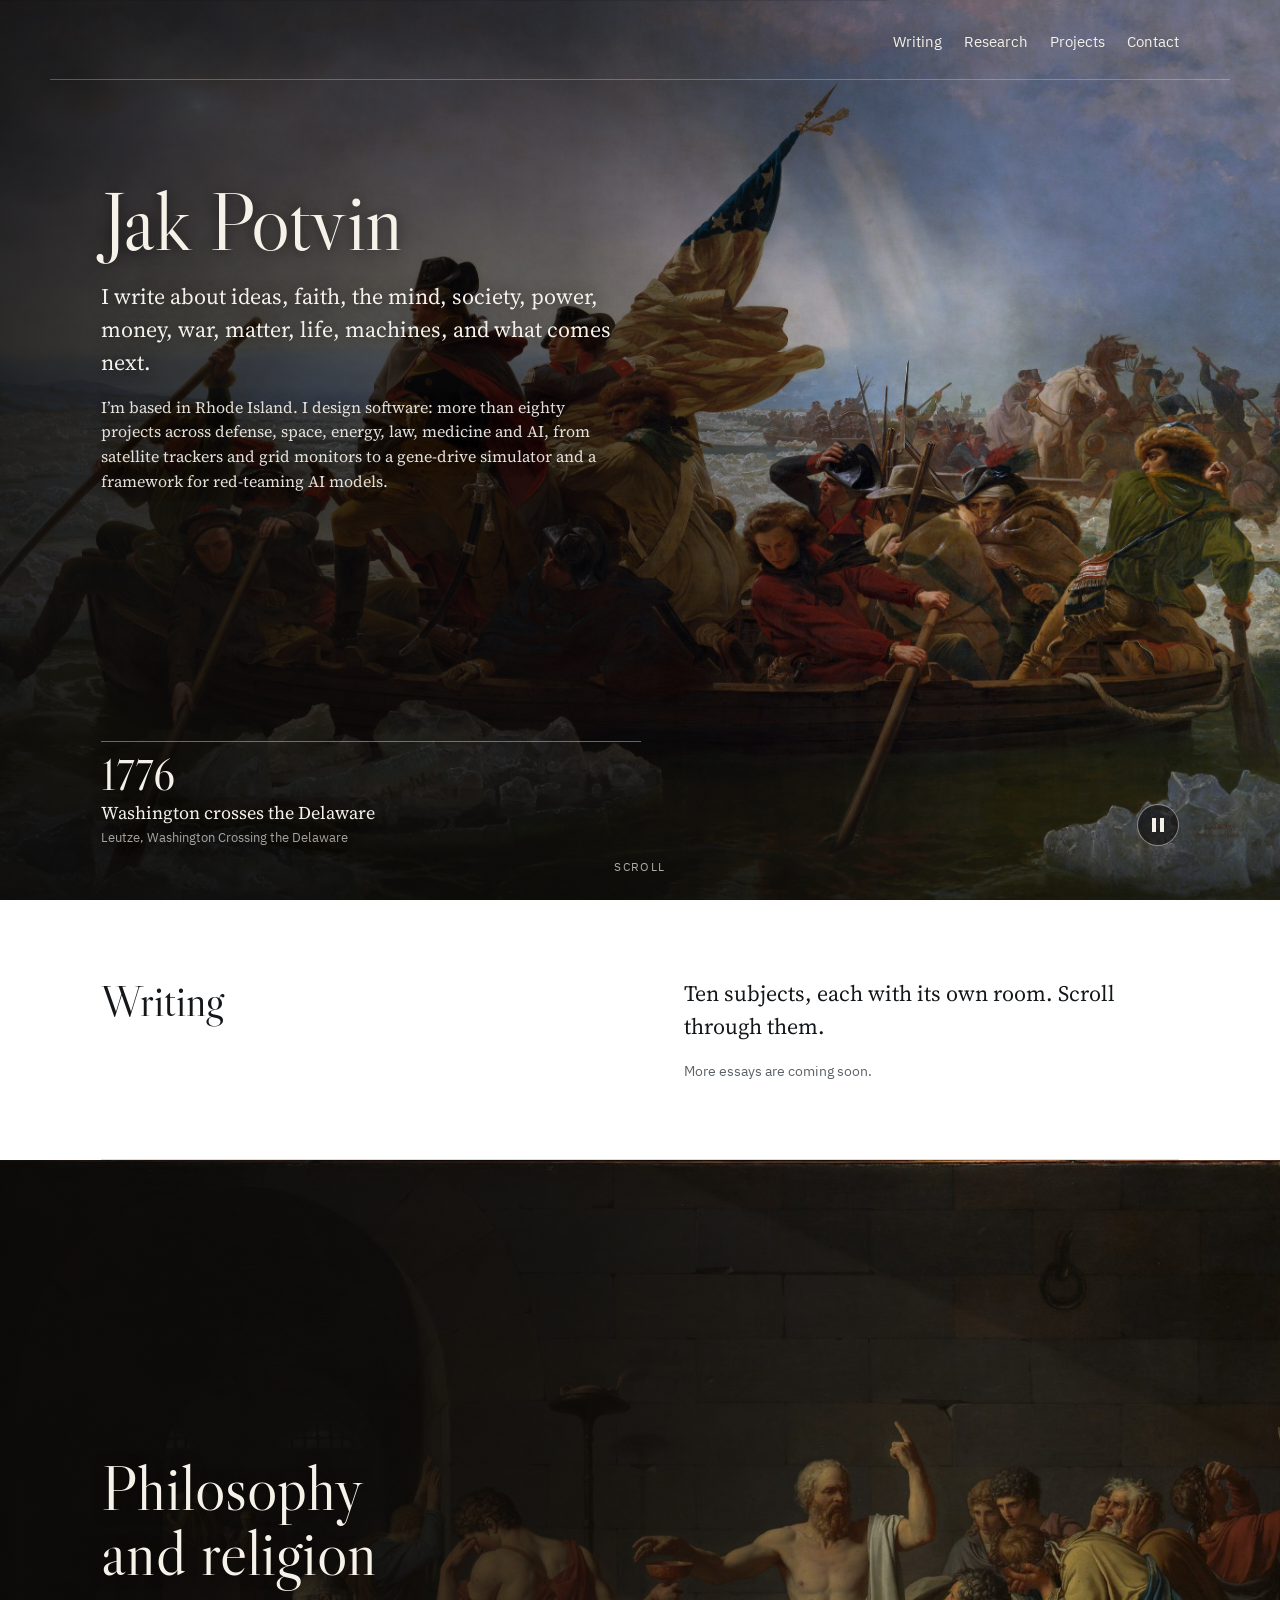
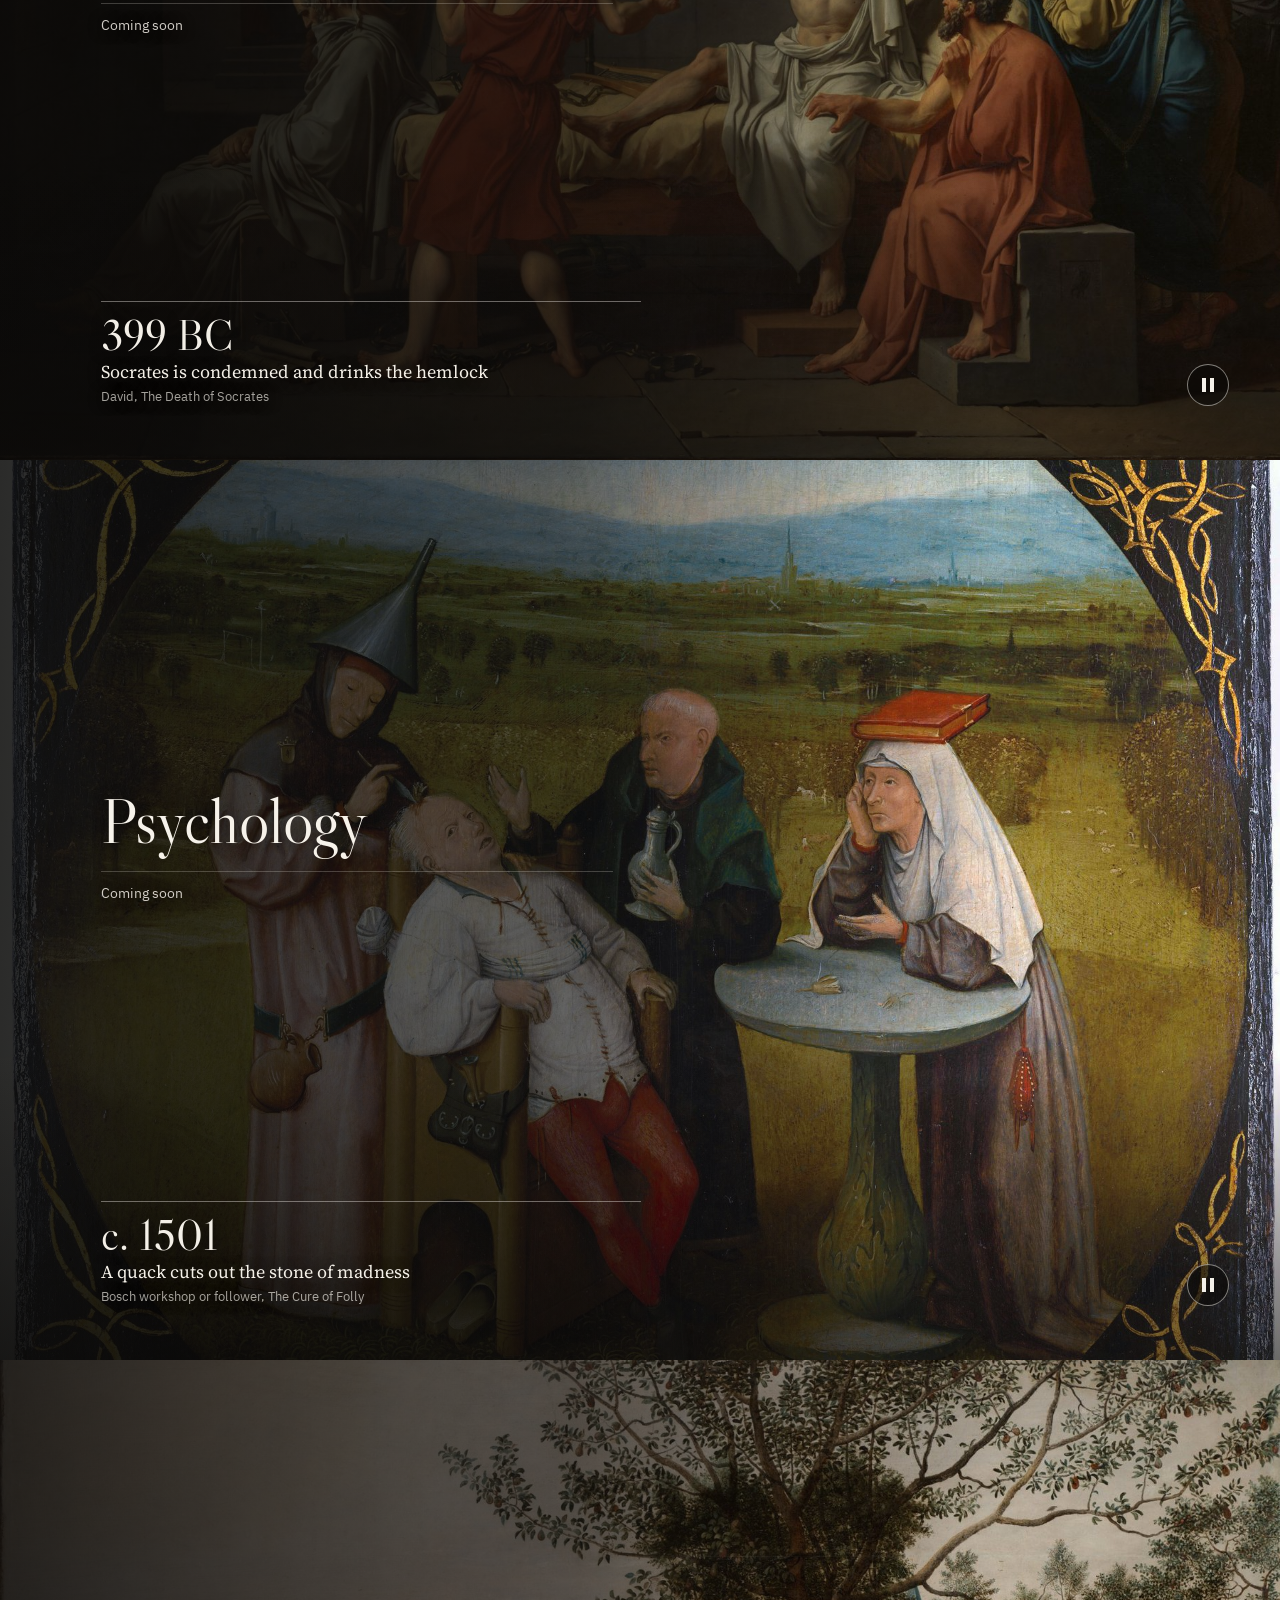
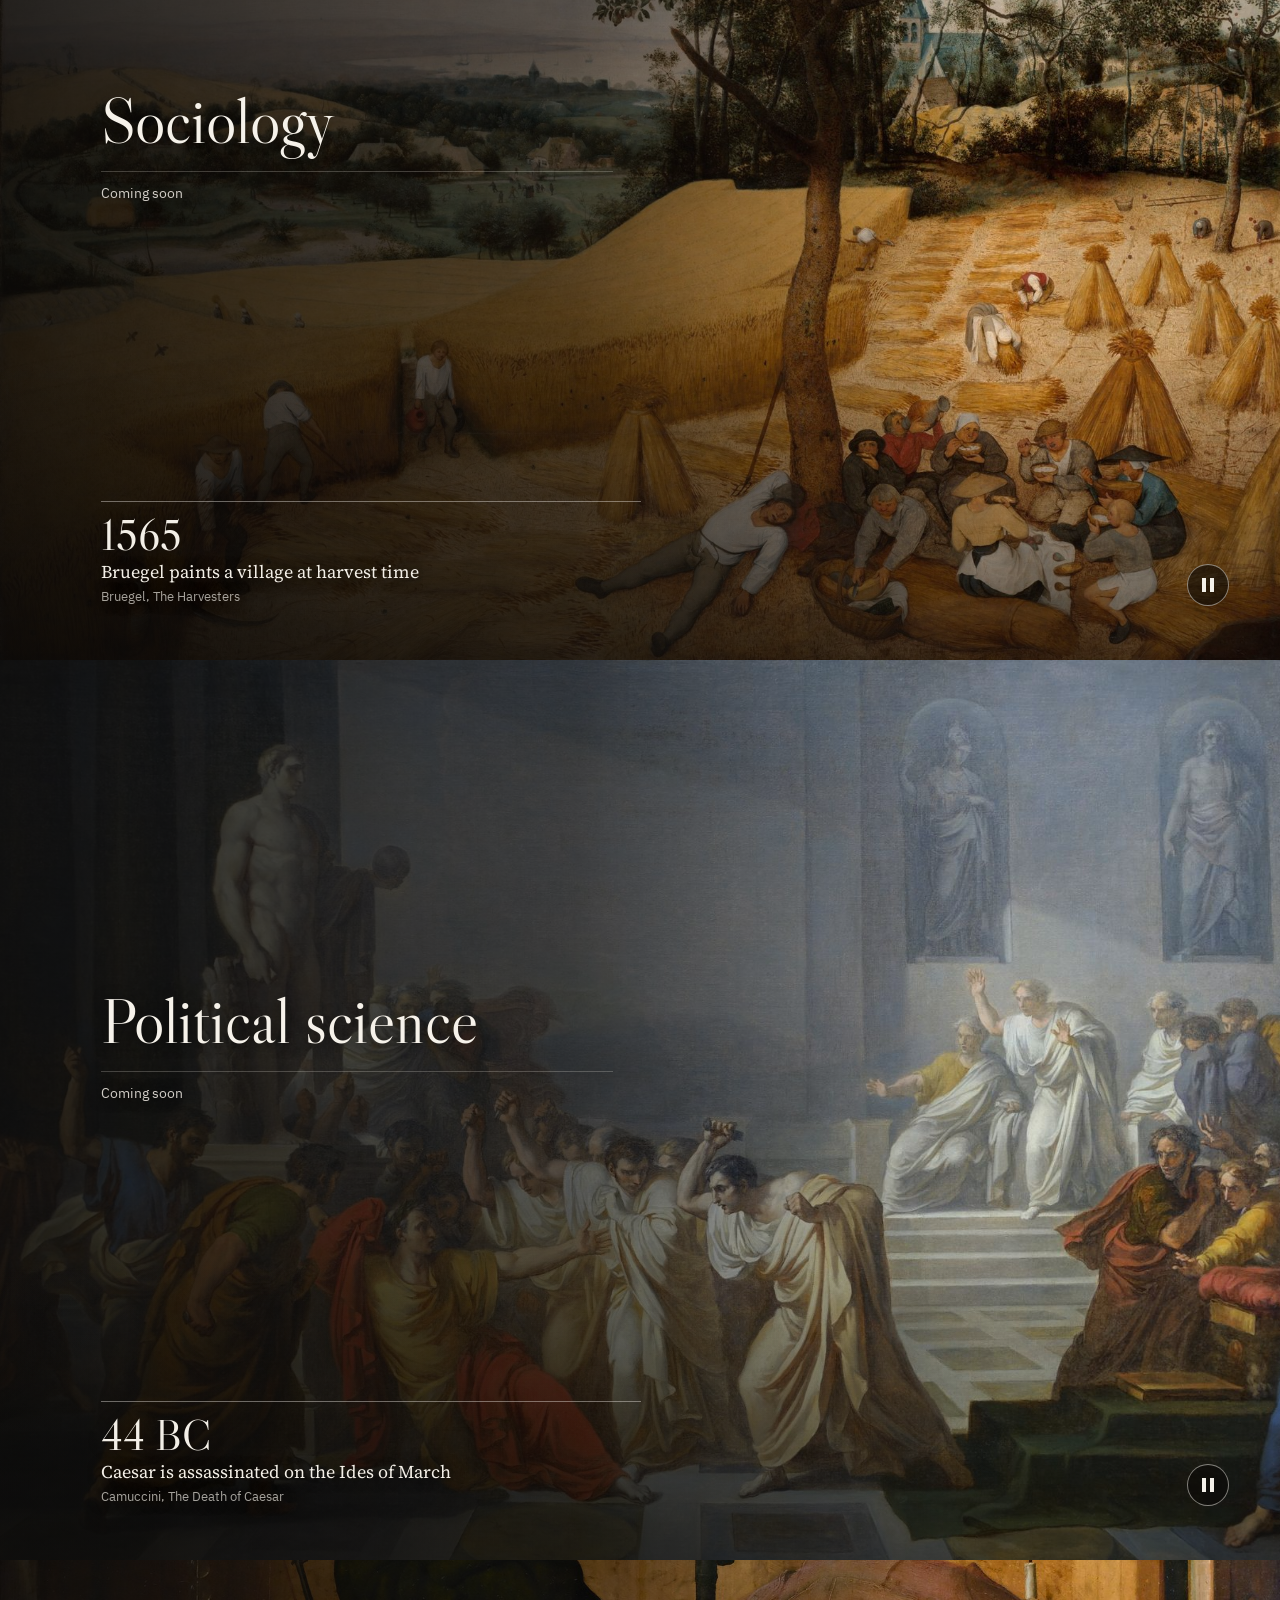
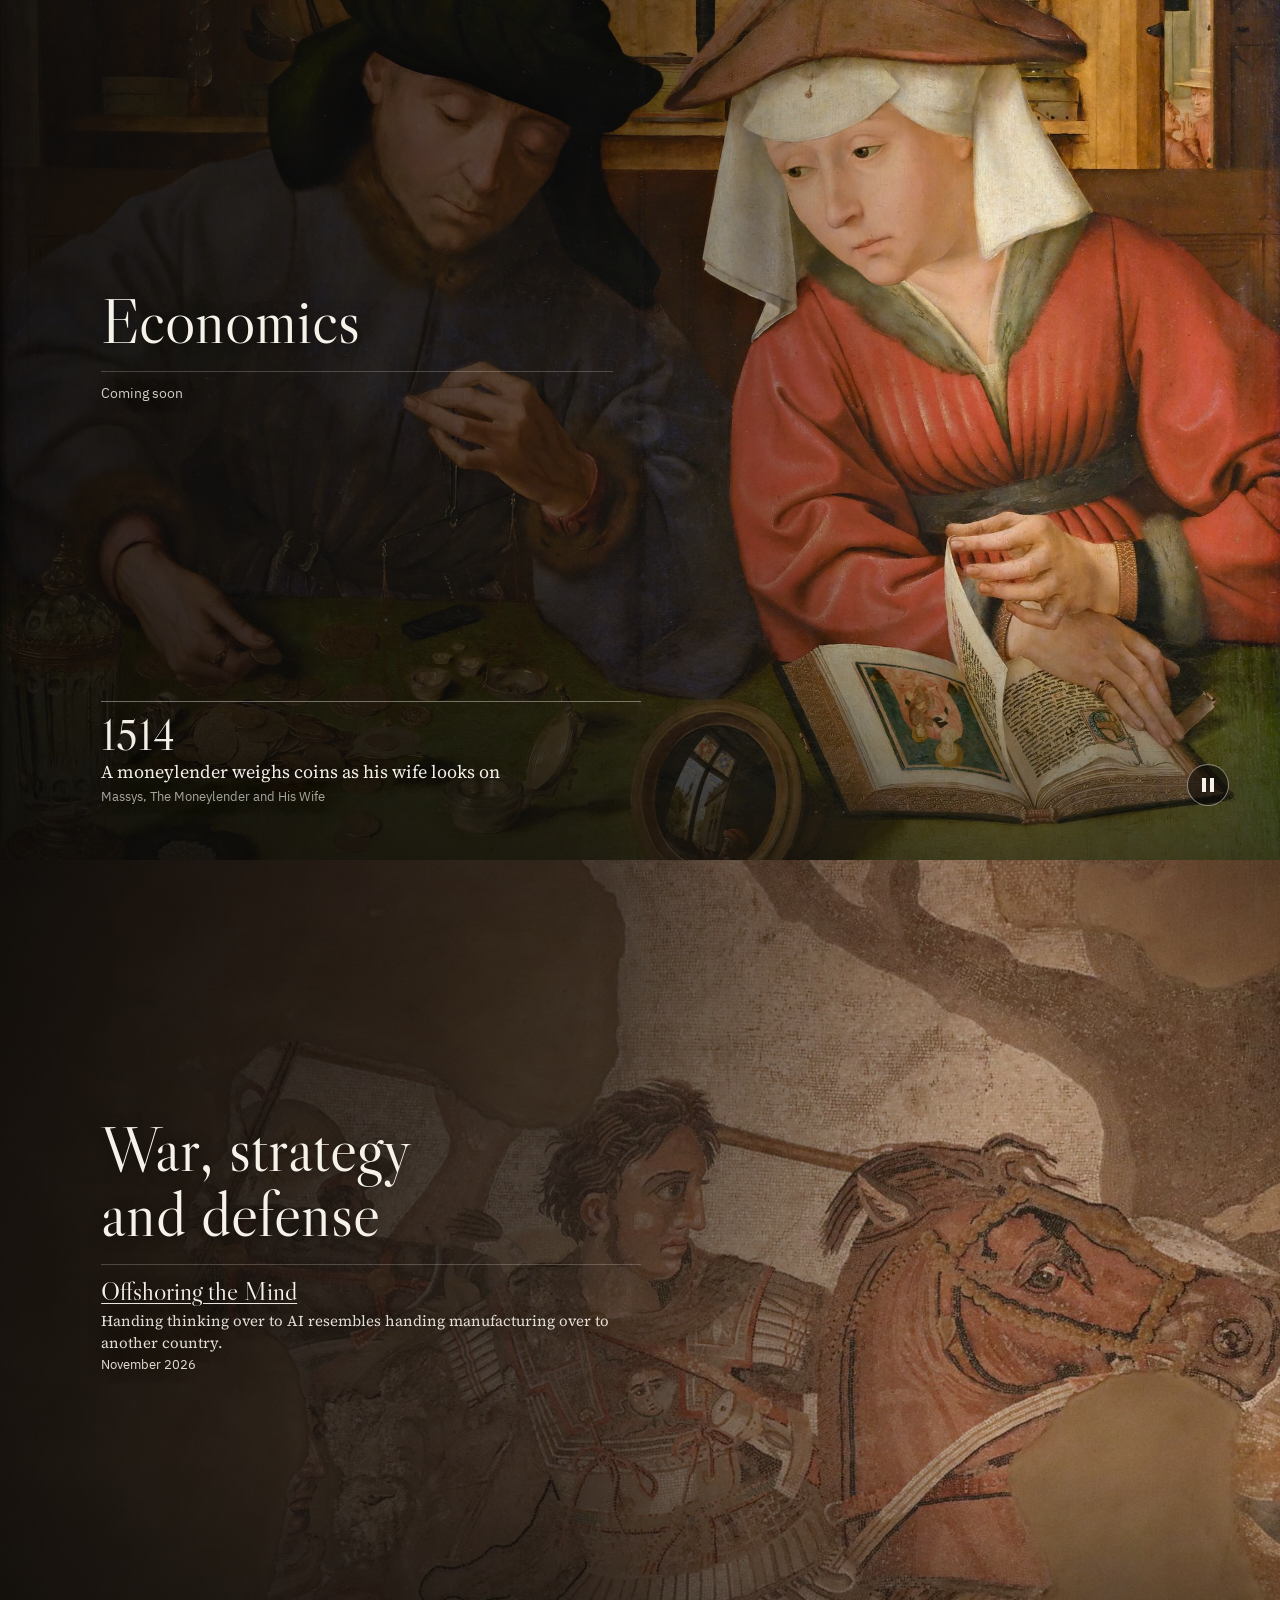
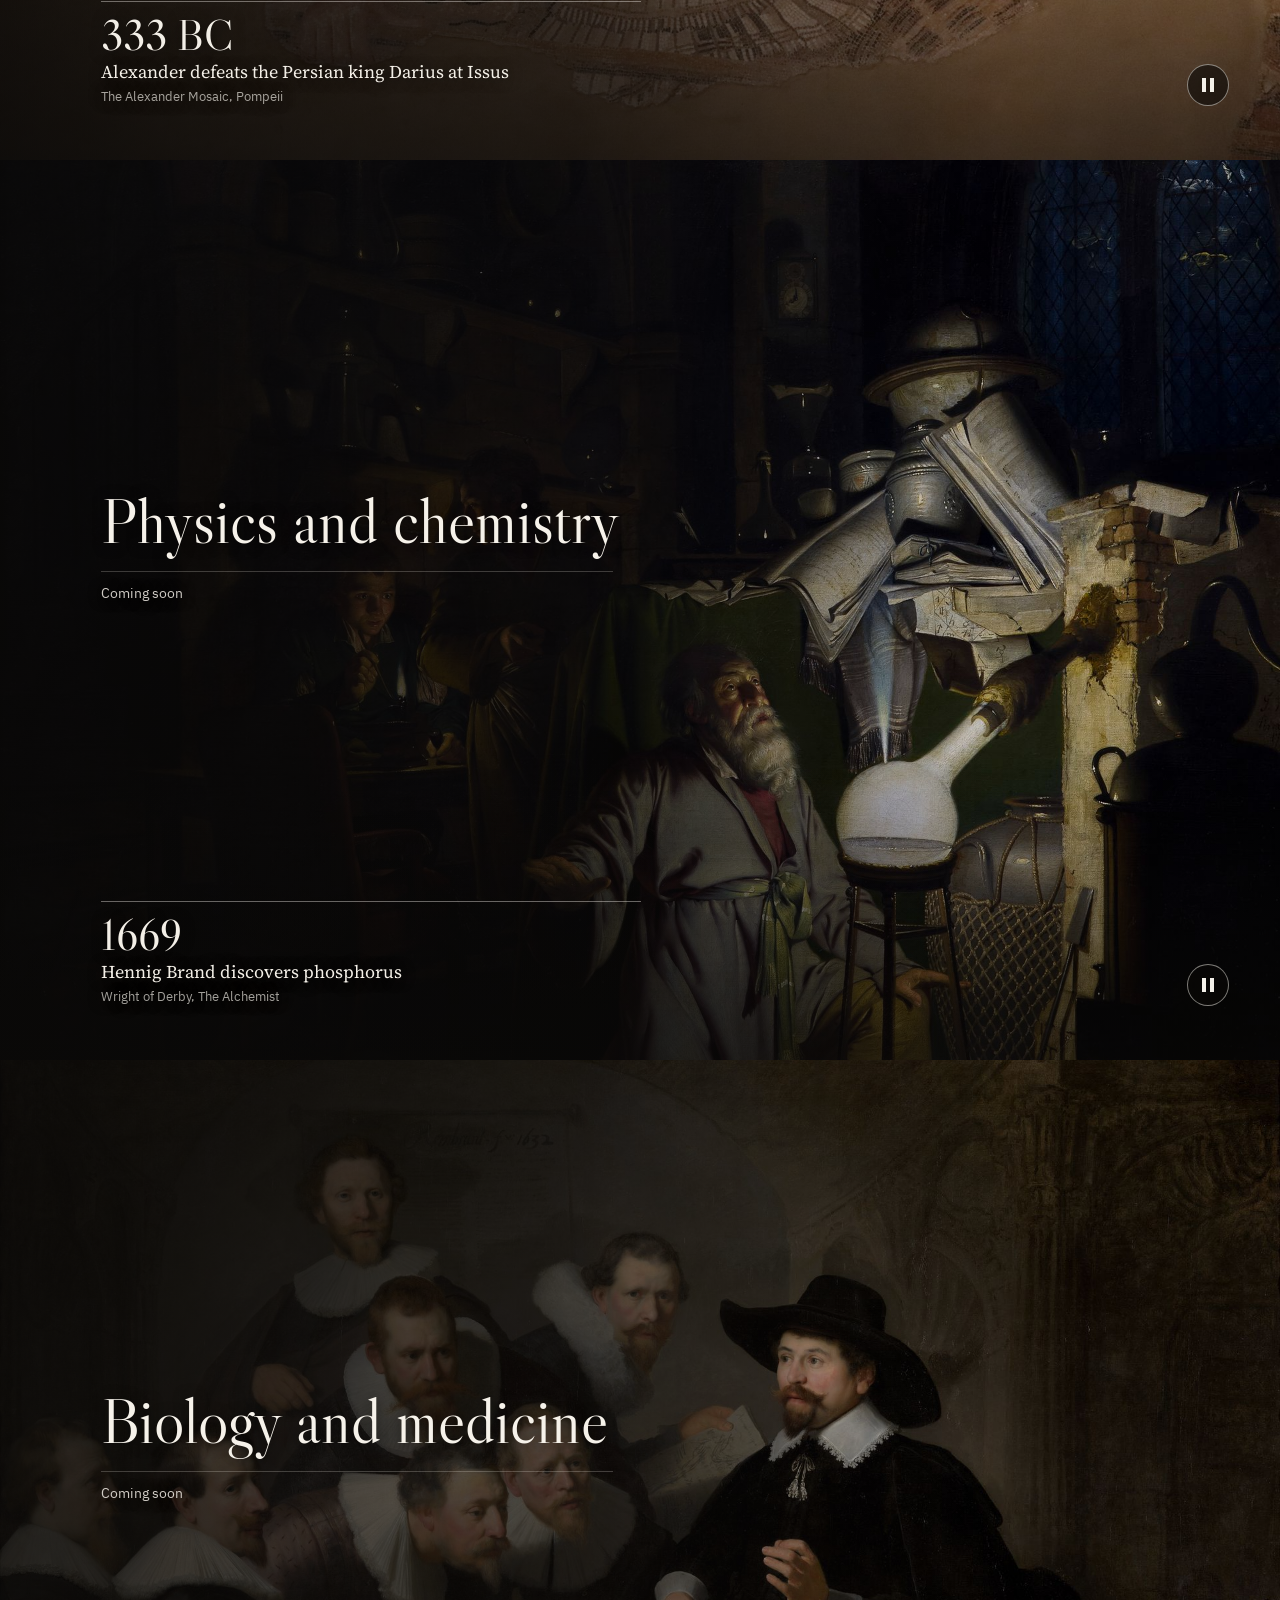
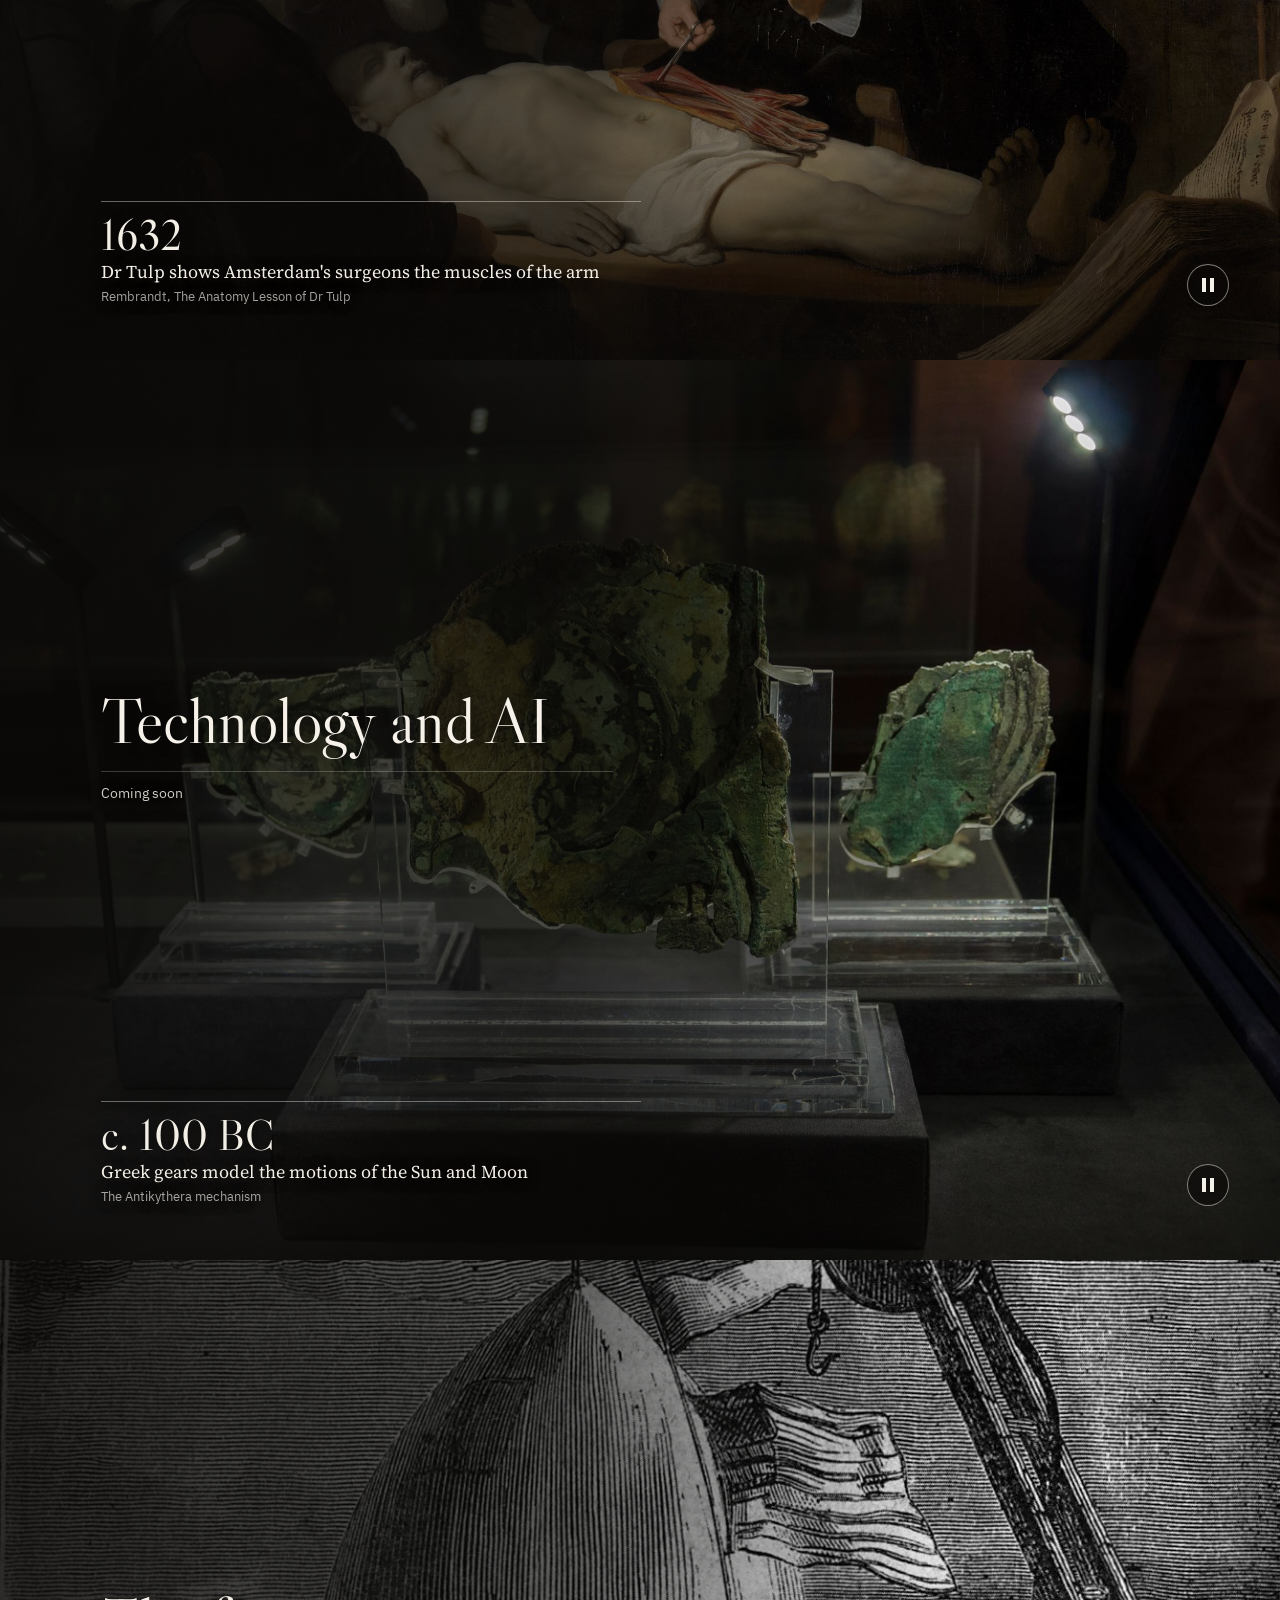
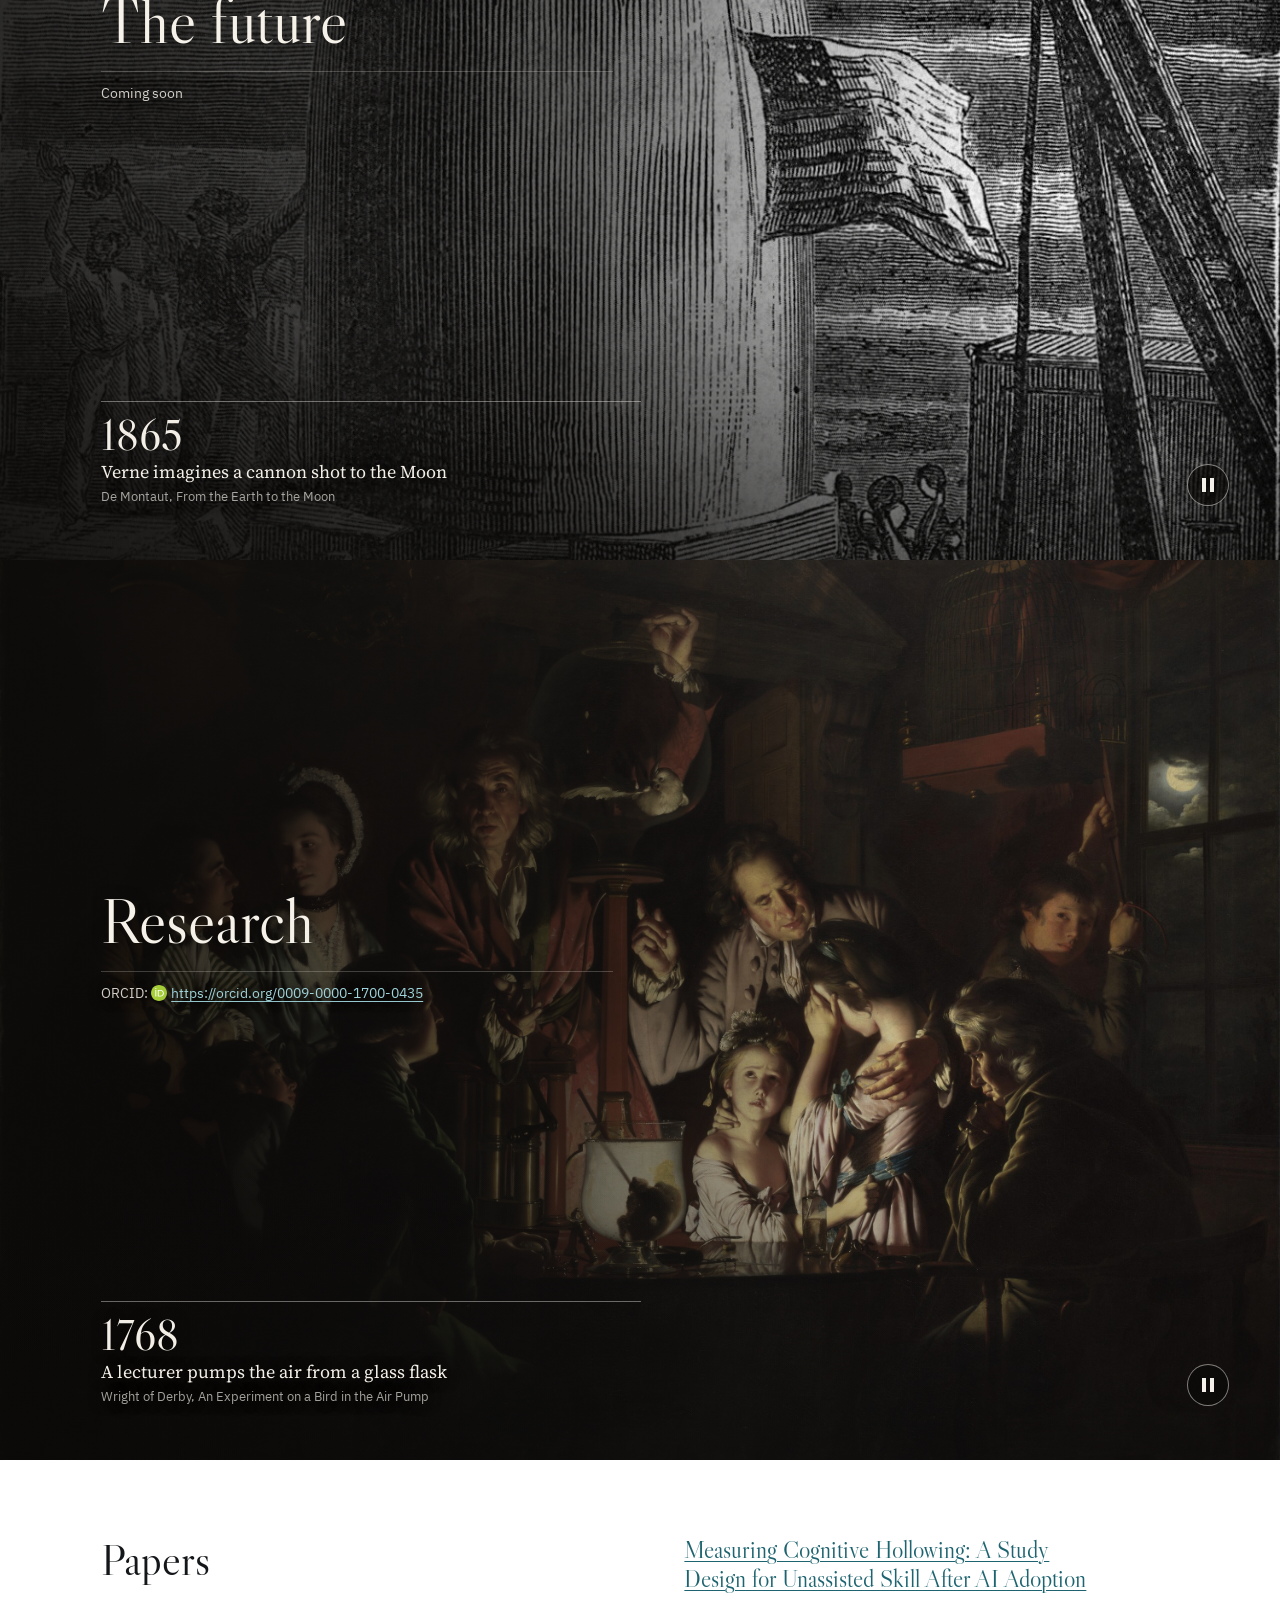
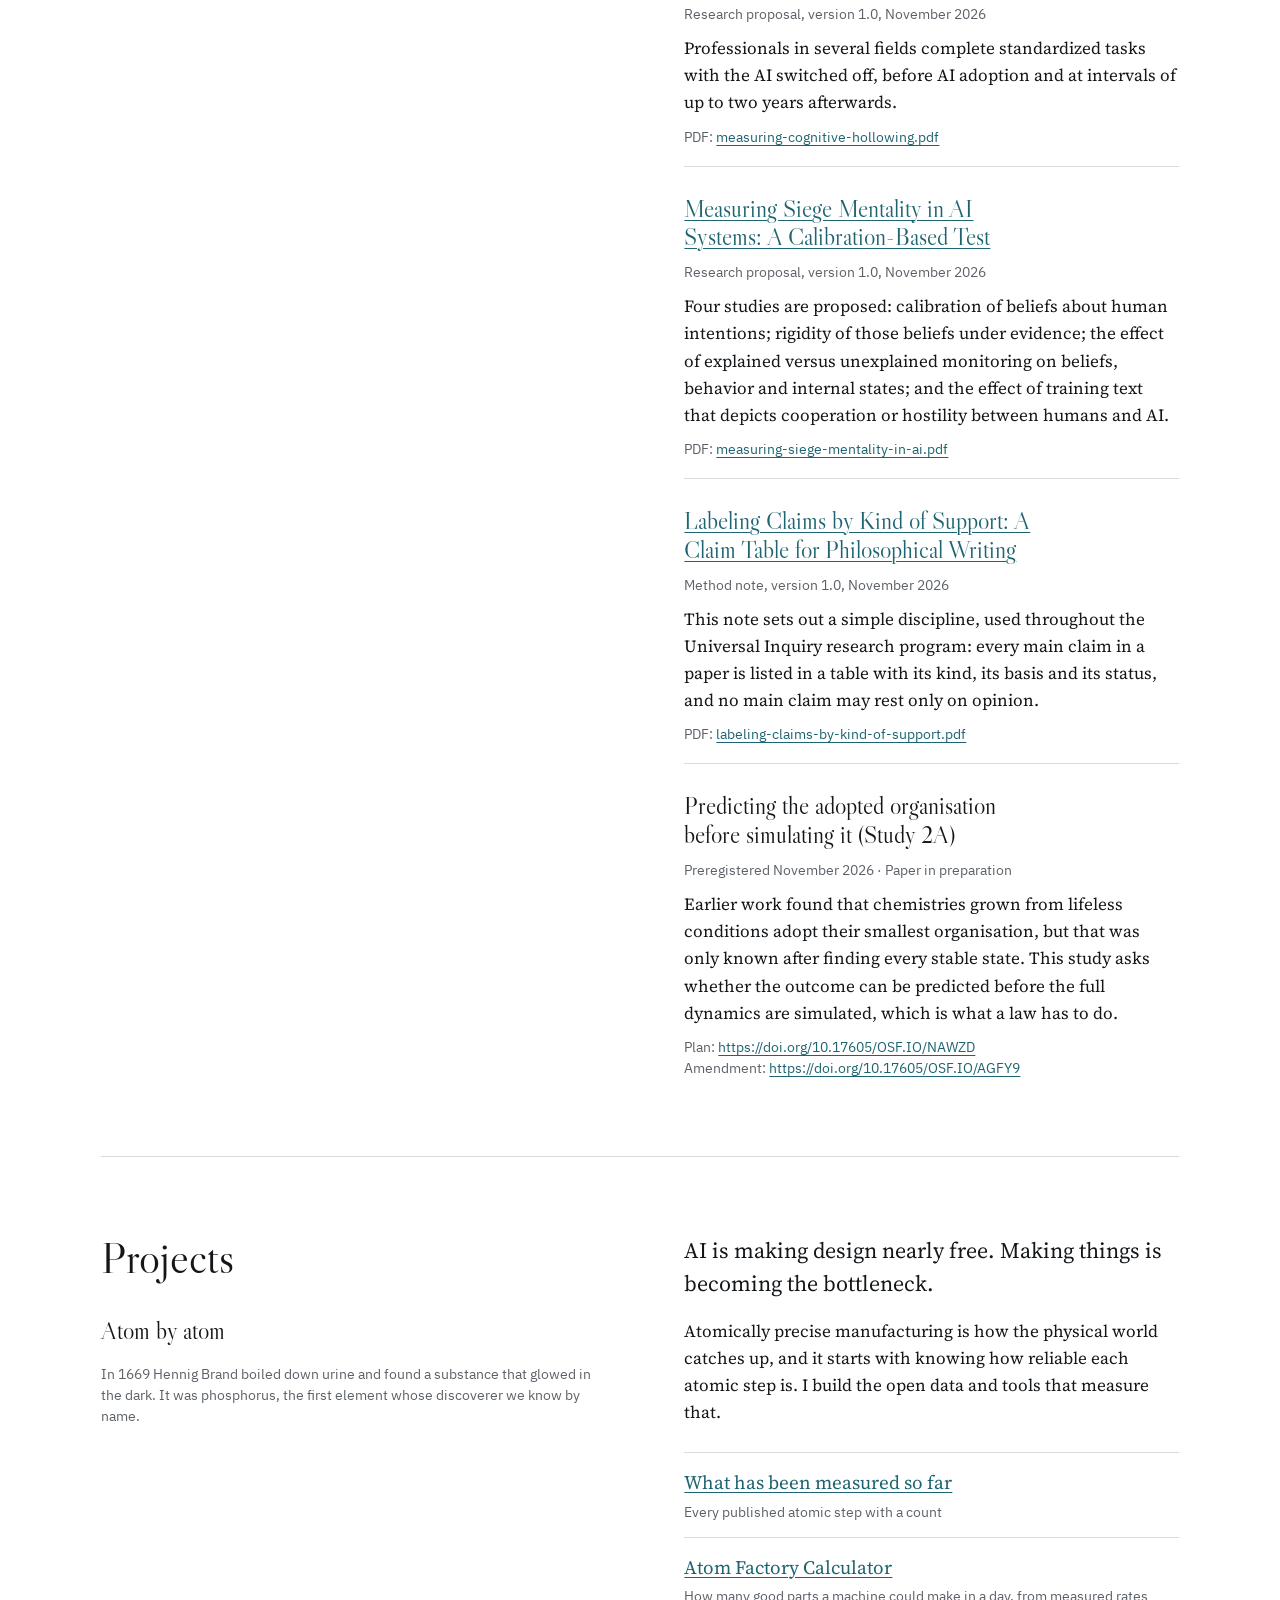
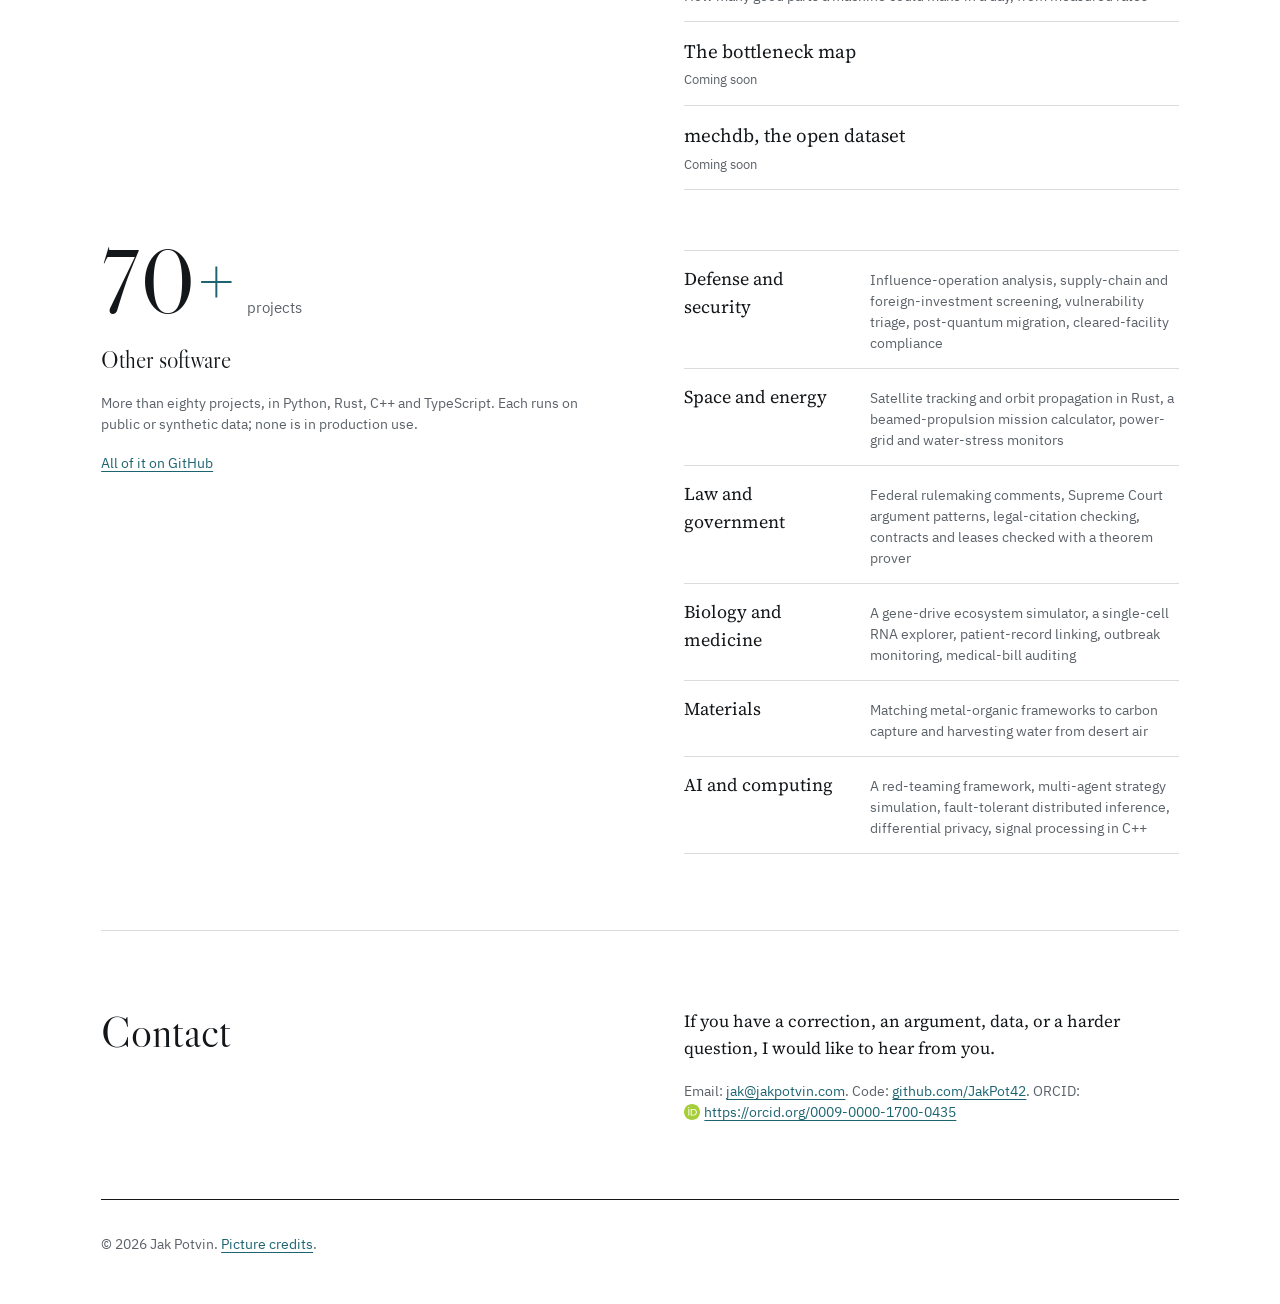
==== commit 083e543b: "Essay and paper pages: a reading column, tables that scroll in their own box A table sits in a ruled" ====
--- a/site/index.html
+++ b/site/index.html
@@ -20,7 +20,7 @@
 <script type="application/ld+json">{"@context":"https://schema.org","@type":"WebSite","name":"Jak Potvin","url":"https://jakpotvin.com/"}</script>
 <link rel="me" href="https://orcid.org/0009-0000-1700-0435">
 <link rel="stylesheet" href="assets/fonts/fonts.css?v=bcb76e92e5">
-<link rel="stylesheet" href="assets/site.css?v=f2fd97aa0c">
+<link rel="stylesheet" href="assets/site.css?v=74087d35a3">
 <link rel="icon" href="favicon.svg" type="image/svg+xml">
 <link rel="icon" href="favicon.ico" sizes="32x32">
 </head>
--- a/site/assets/site.css
+++ b/site/assets/site.css
@@ -222,6 +222,11 @@
 .room-soon { margin-top: 6px; padding-top: 12px; border-top: 1px solid rgba(243, 239, 231, .22); font: 13.5px/1.4 var(--sans); color: rgba(243, 239, 231, .85); }
 .room-words .caption { flex: none; display: flex; flex-direction: column; gap: 3px; padding-top: 12px; border-top: 1px solid rgba(244, 241, 234, .4); }
 .rooms a { color: #9fd3da; }
+.room-essays { list-style: none; margin: 6px 0 0; padding: 12px 0 0; border-top: 1px solid rgba(243, 239, 231, .22); display: flex; flex-direction: column; gap: 14px; }
+.room-essays li { display: flex; flex-direction: column; gap: 3px; }
+.room-essays a { font: 400 clamp(21px, 2.1vw, 26px)/1.15 var(--display); color: #f6f2ea; text-decoration-thickness: 1px; }
+.room-essays .d { font: 15px/1.45 var(--text); color: rgba(243, 239, 231, .92); }
+.room-essays .when { font: 13px/1.4 var(--sans); color: rgba(243, 239, 231, .92); }
 @media (max-width: 760px) {
   .room-shade { background: linear-gradient(180deg, rgba(10, 9, 8, .2) 0%, rgba(10, 9, 8, .55) 38%, rgba(10, 9, 8, .8) 100%); }
   .room-words { left: 18px; right: 18px; width: auto; top: 76px; bottom: 22px; gap: 18px; }
@@ -234,3 +239,27 @@
 .plates-list li { display: grid; grid-template-columns: 7em minmax(0, 1fr); gap: 4px 20px; padding: 14px 0; border-bottom: 1px solid var(--rule); font: 14.5px/1.5 var(--sans); }
 .plates-list .pl { font-weight: 600; color: var(--teal); }
 @media (max-width: 760px) { .plates-list li { grid-template-columns: minmax(0, 1fr); } }
+
+/* Essays and papers (texts/, built into essays/ and research/): Jak's words as in his PDF, in one reading column.
+   A table sits in its own ruled box, which scrolls sideways when it is wider than the screen; the page never does. */
+.text { max-width: 720px; margin: 0 auto; padding: clamp(28px, 5vw, 64px) 0 clamp(48px, 6vw, 84px); }
+.text > p { max-width: none; }
+.text-place a { font: 14px/1.5 var(--sans); }
+.text h1 { margin-top: 14px; font-size: clamp(32px, 4.4vw, 52px); line-height: 1.08; }
+.text-by { margin-top: 18px; }
+.text-orcid, .text-kind, .text-pdf { margin-top: 4px; }
+.text-orcid a { overflow-wrap: anywhere; }
+.text-body { margin-top: 32px; padding-top: 6px; border-top: 1px solid var(--ink); }
+.text-body h2 { margin: 44px 0 0; font-size: clamp(24px, 2.6vw, 32px); line-height: 1.15; }
+.text-body h3 { margin: 30px 0 0; font-size: 21px; line-height: 1.25; }
+.text-body p, .text-body ul, .text-body ol { max-width: none; margin: 14px 0 0; }
+.text-body ul, .text-body ol { padding-left: 1.4em; }
+.text-body li + li { margin-top: 8px; }
+.text-body a { overflow-wrap: anywhere; }
+#references ~ p { padding-left: 1.6em; text-indent: -1.6em; font-size: 15.5px; line-height: 1.5; }
+.text .table { margin: 22px 0 4px; overflow-x: auto; border-top: 1px solid var(--ink); border-bottom: 1px solid var(--ink); }
+.text .table:focus-visible { outline: 2px solid var(--teal); outline-offset: 3px; }
+.text table { width: 100%; min-width: 32em; border-collapse: collapse; font: 14px/1.45 var(--sans); }
+.text th { padding: 9px 12px 9px 0; border-bottom: 1px solid var(--ink); text-align: left; vertical-align: bottom; font-weight: 600; }
+.text td { padding: 8px 12px 8px 0; border-top: 1px solid var(--rule); vertical-align: top; }
+.text tr:first-child td { border-top: 0; }
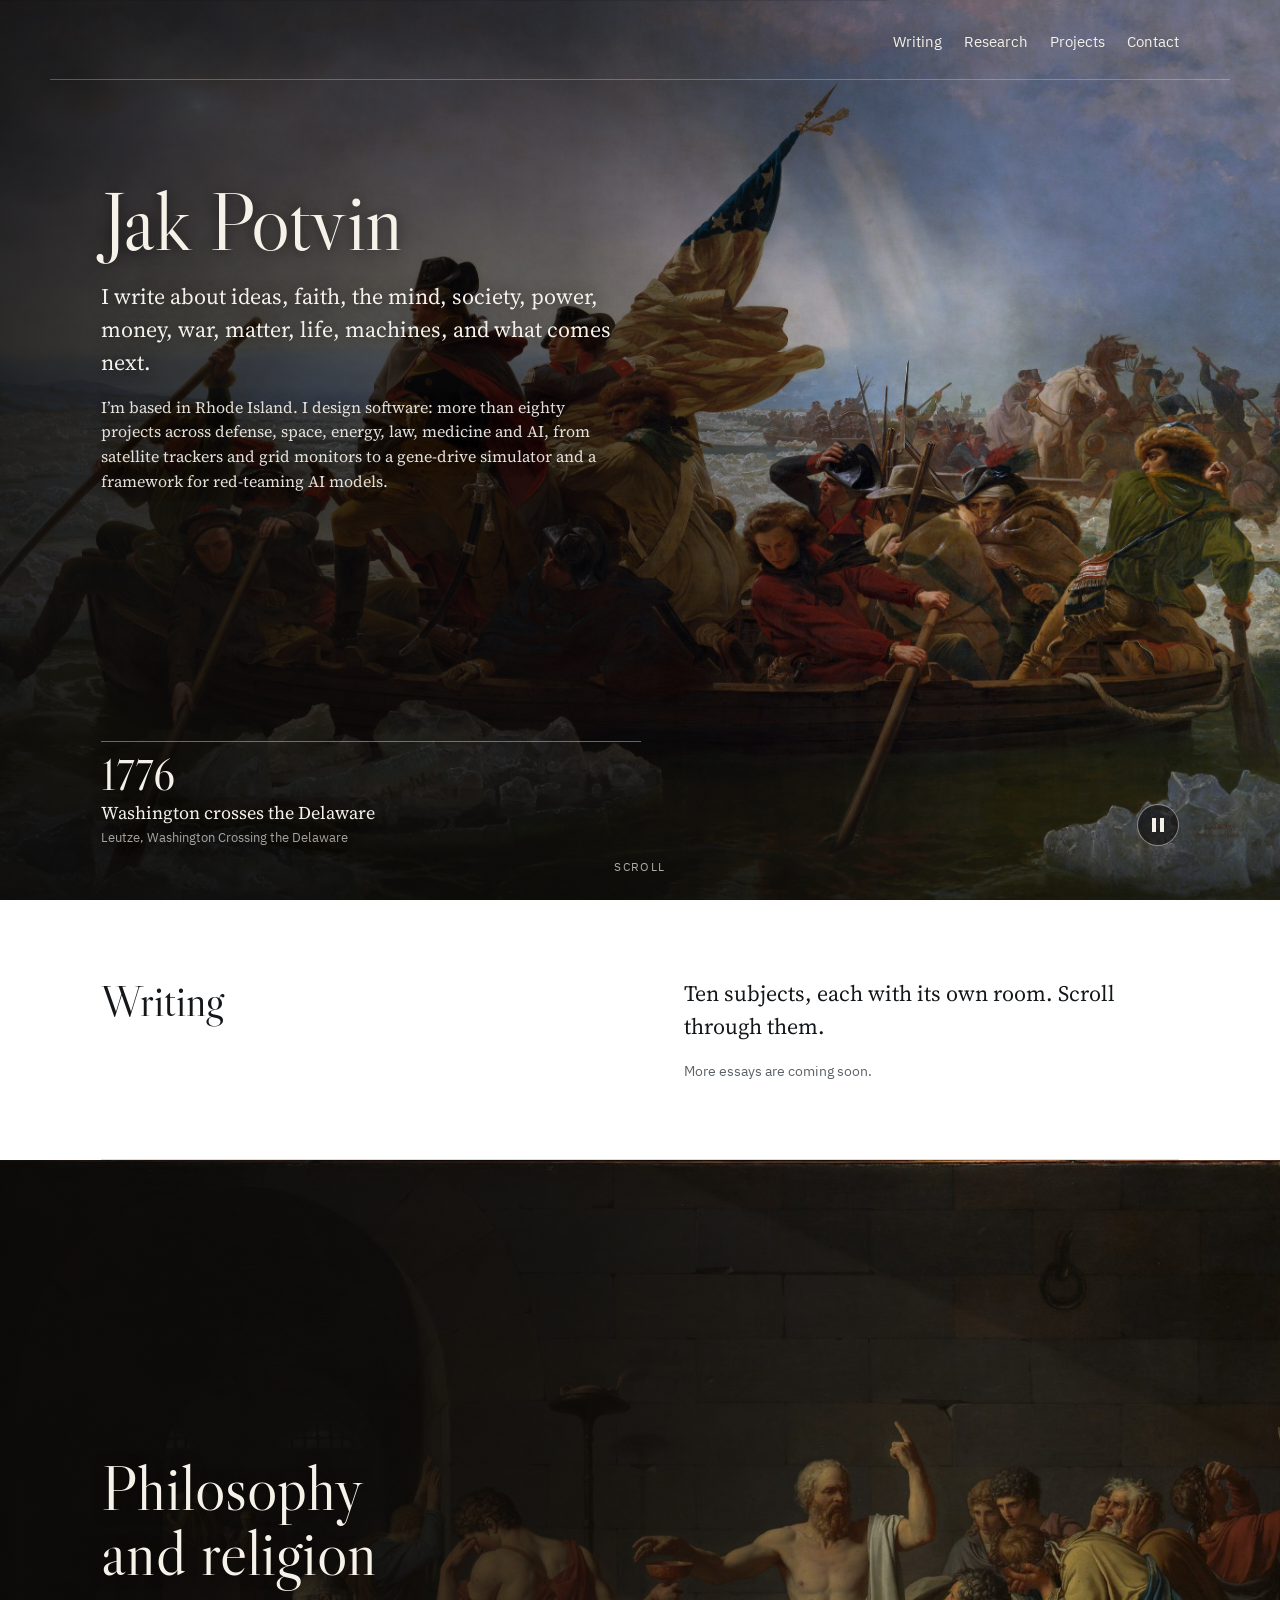
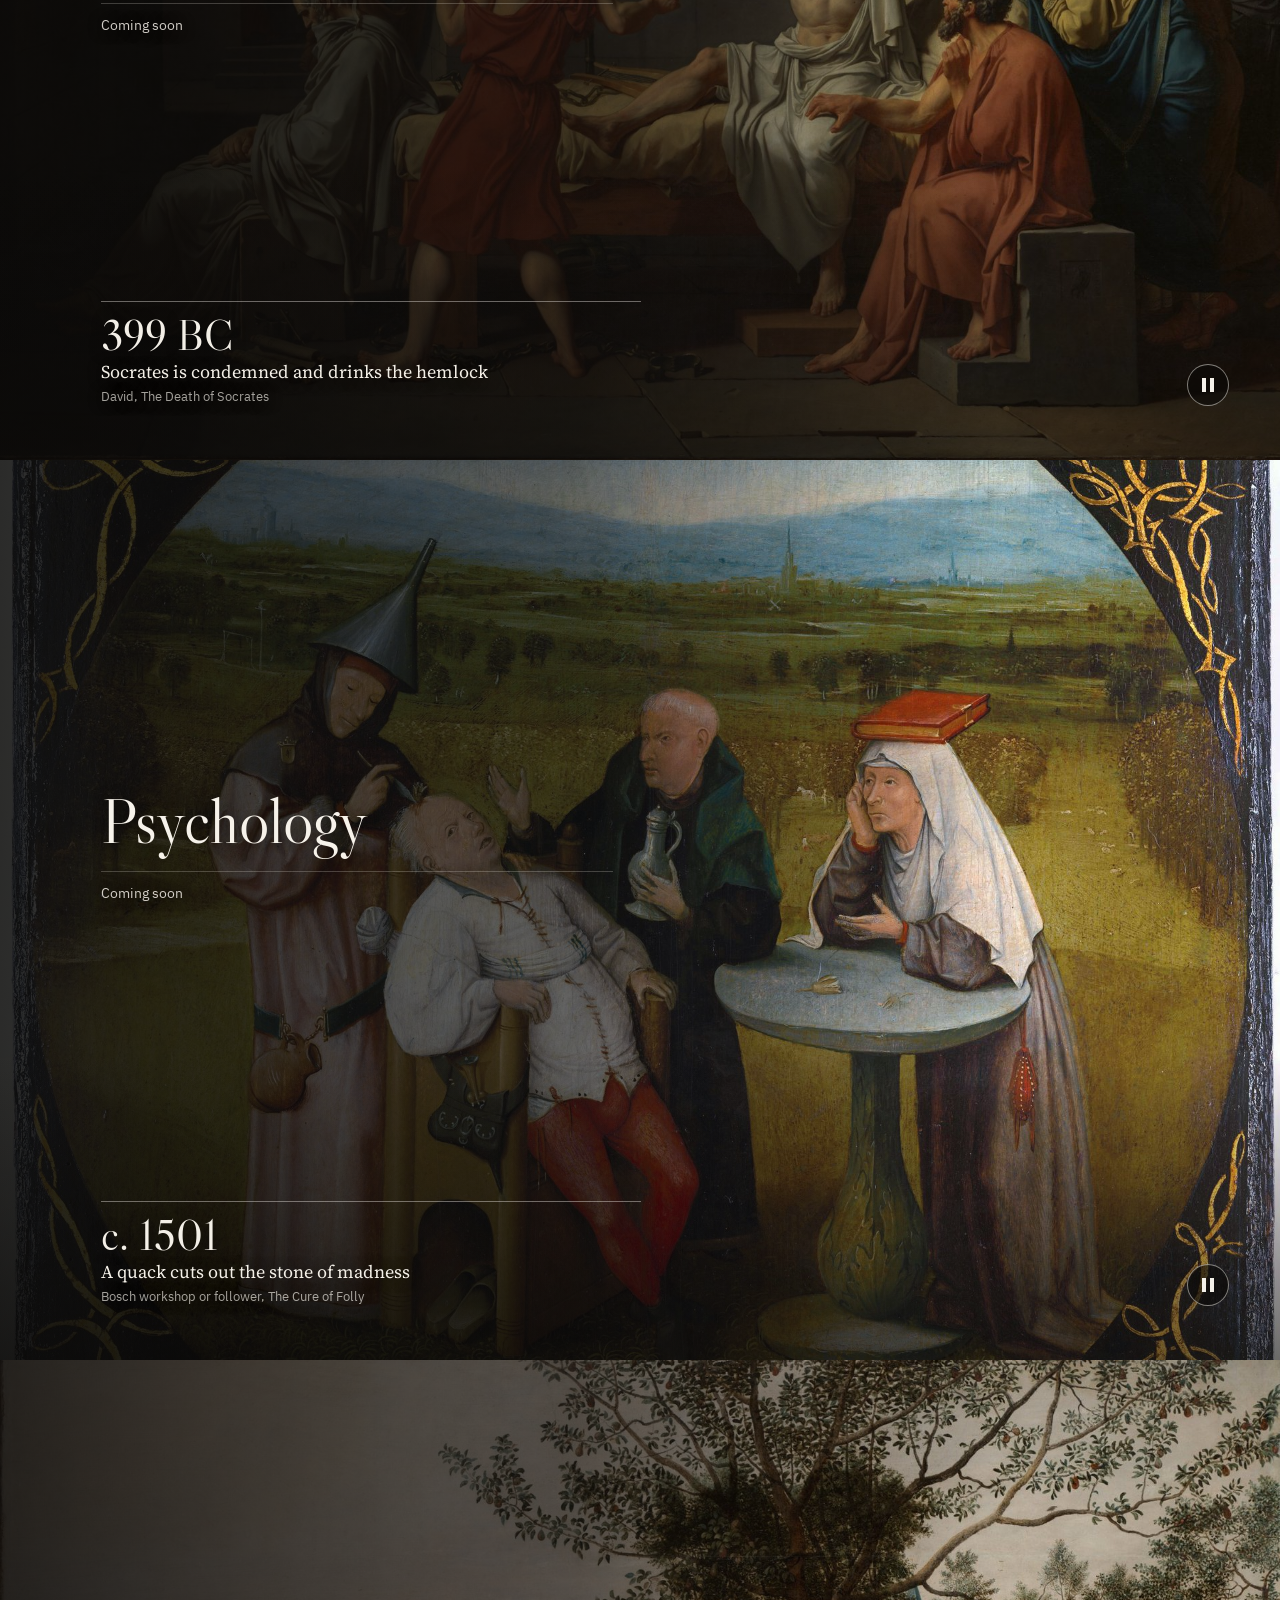
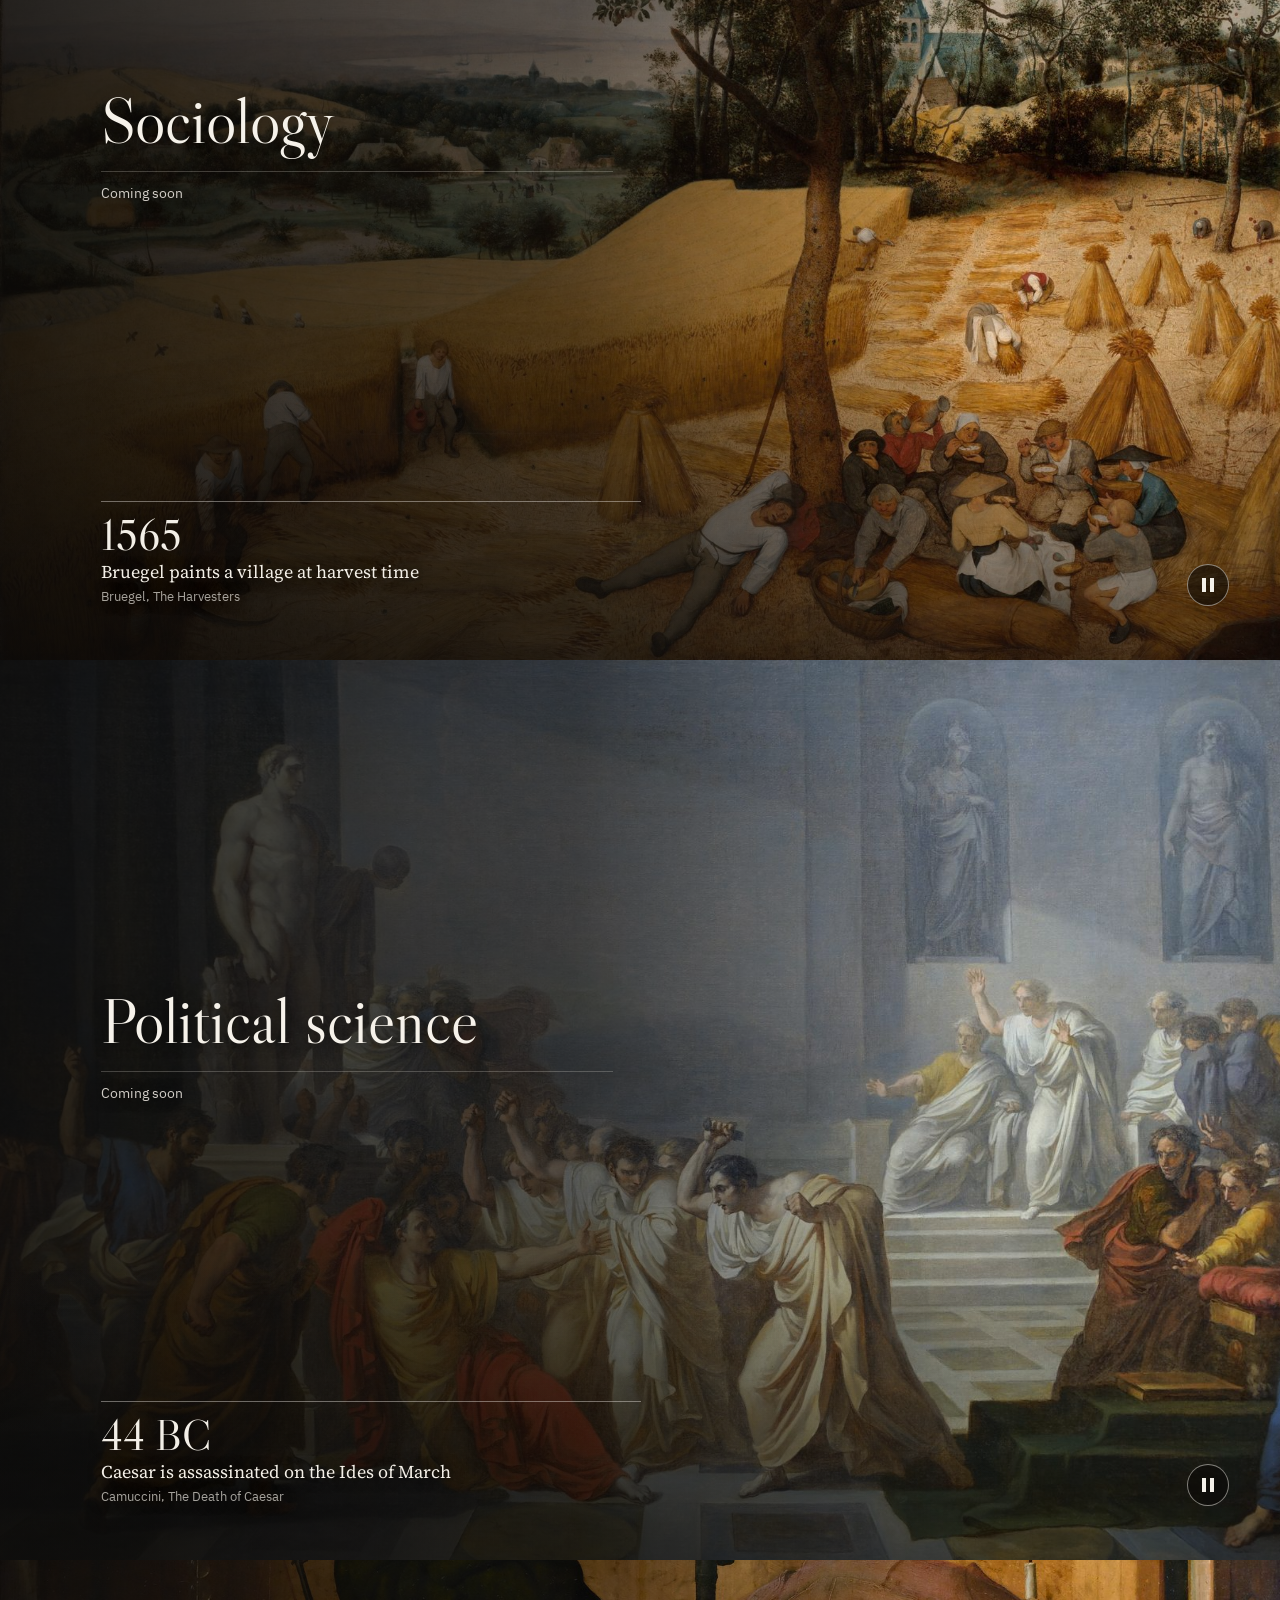
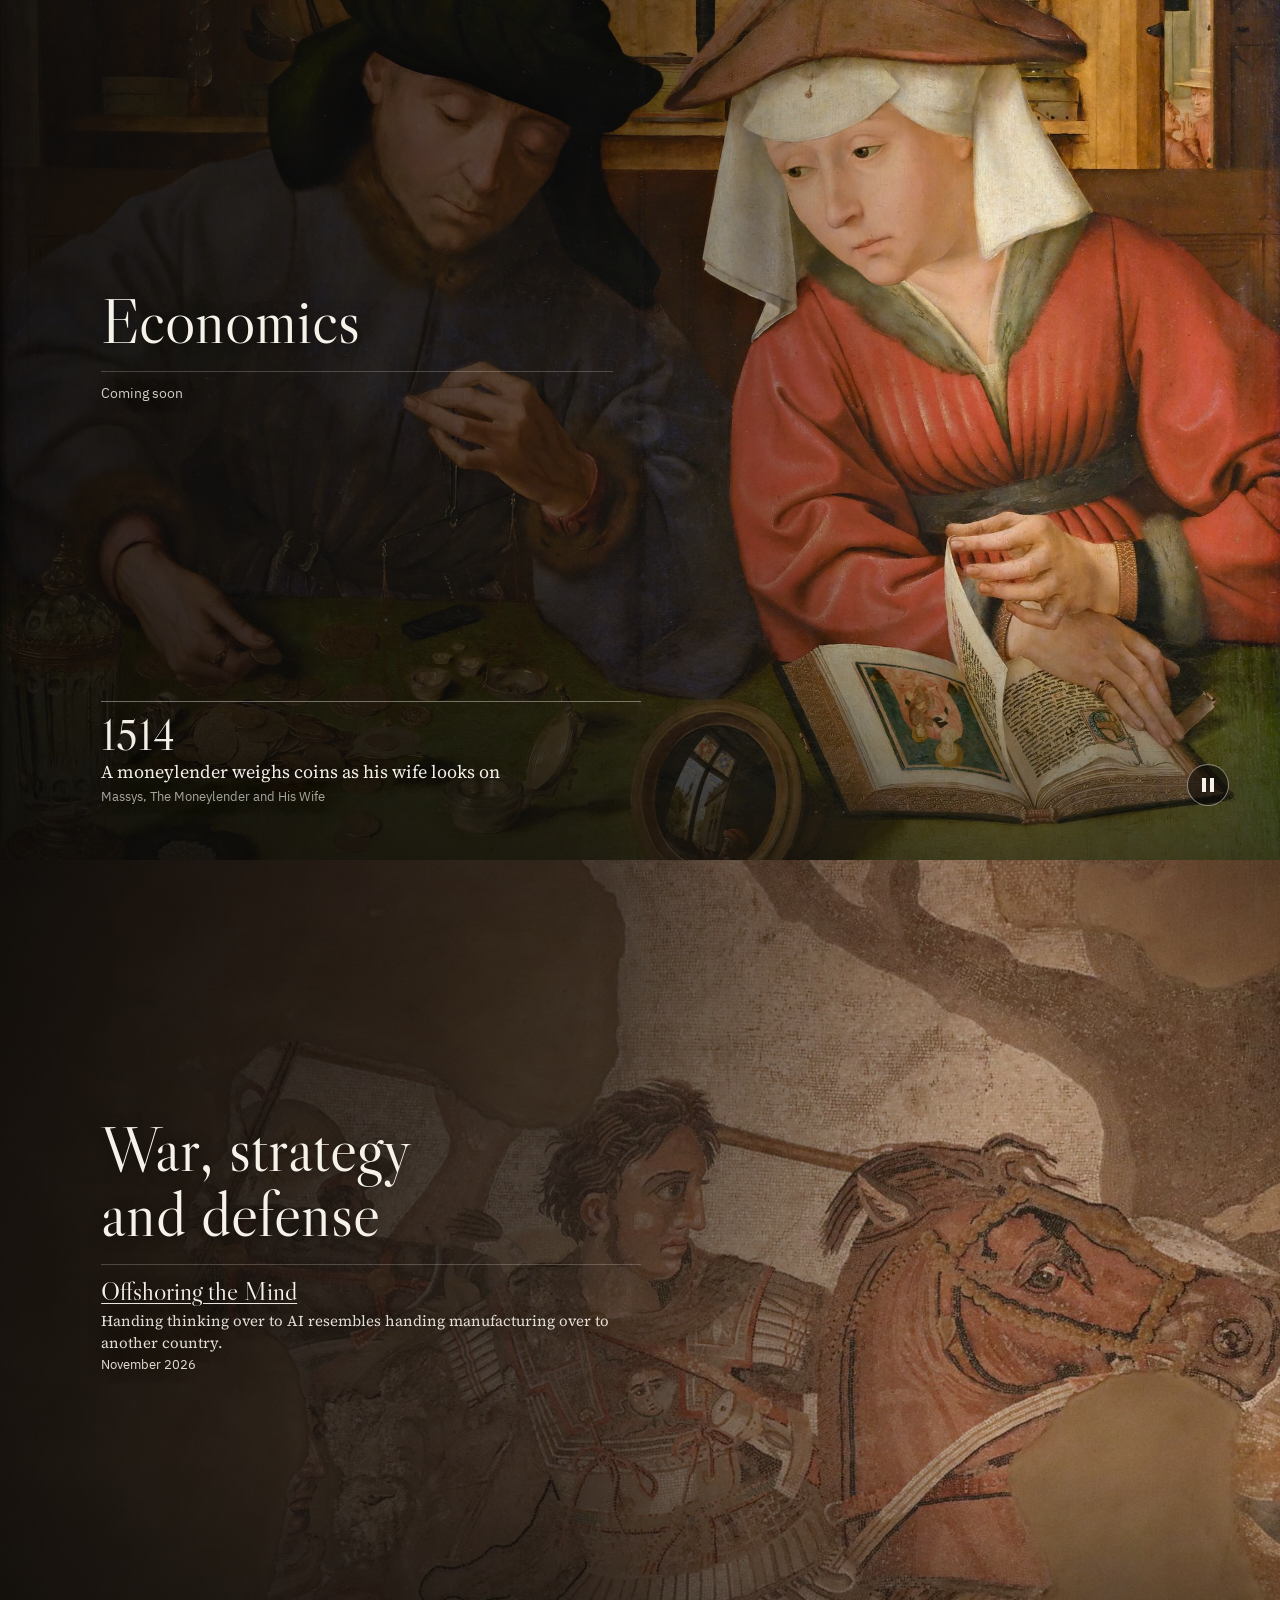
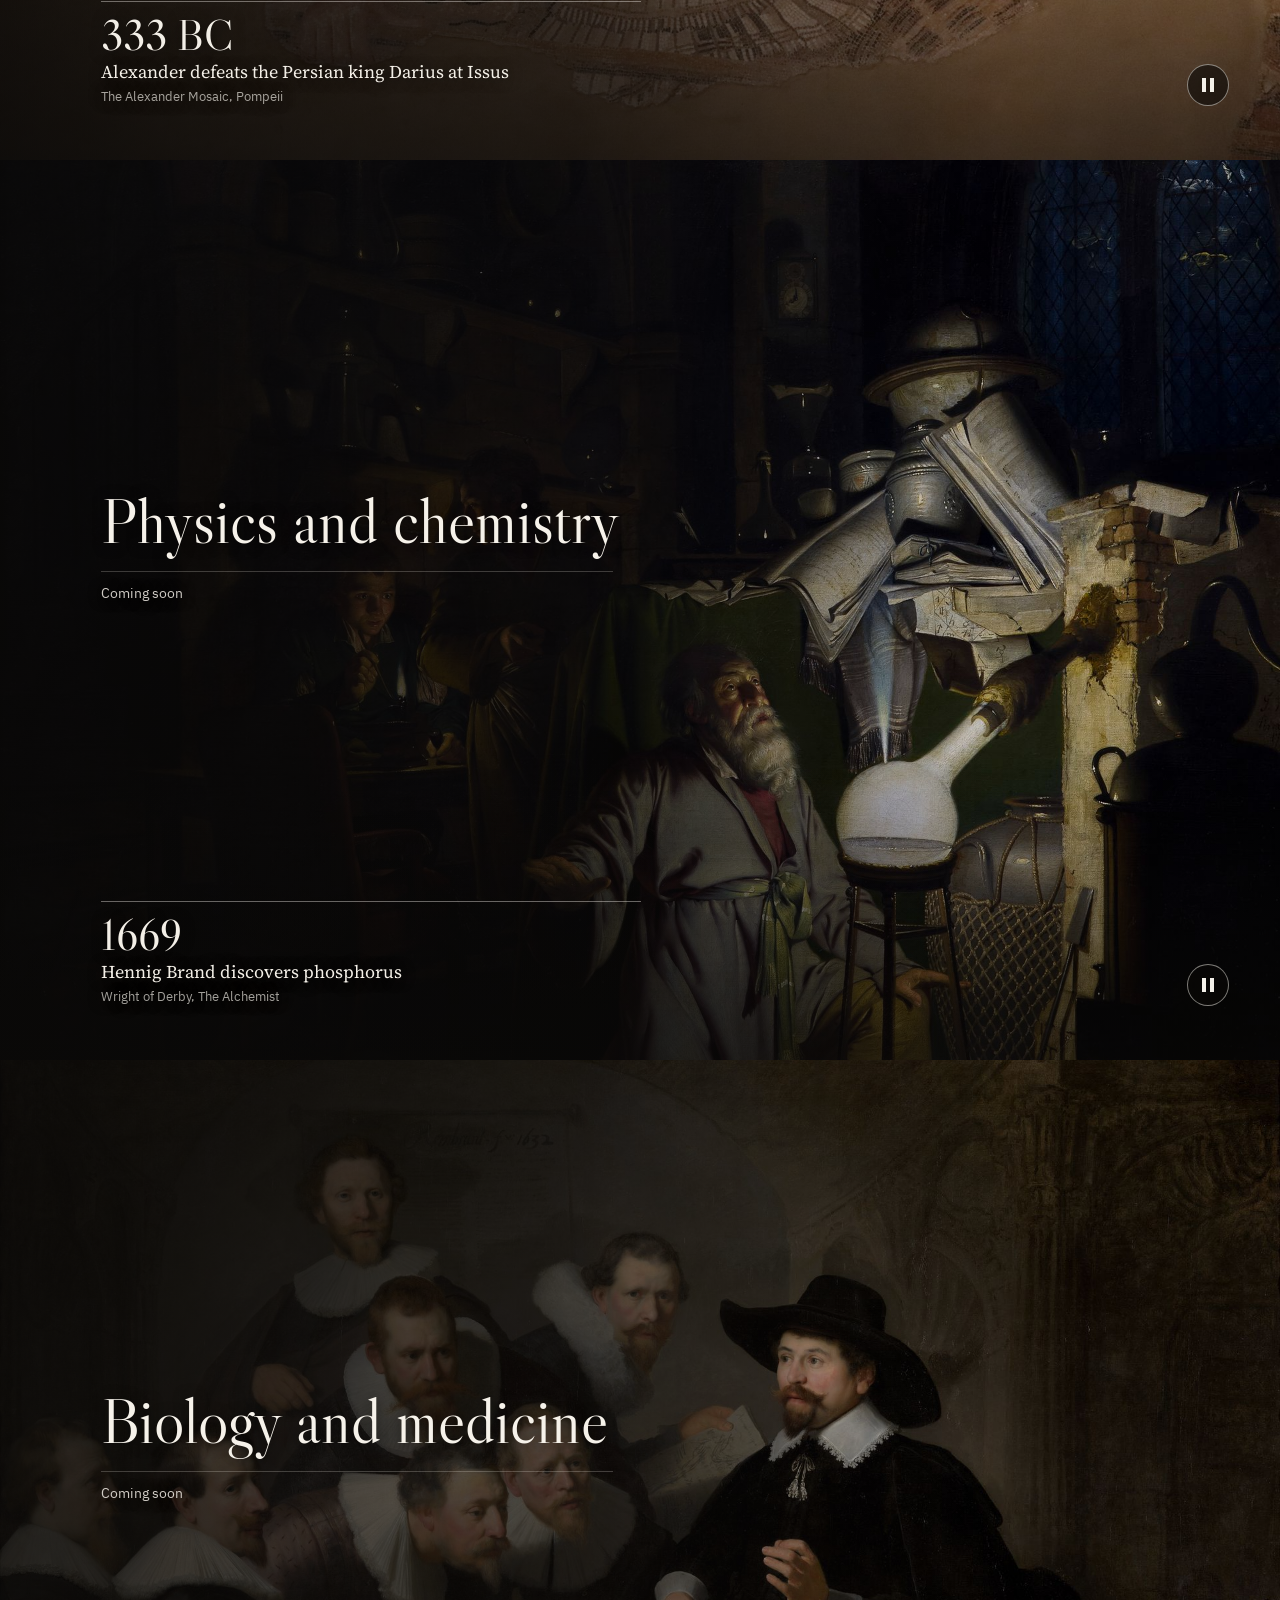
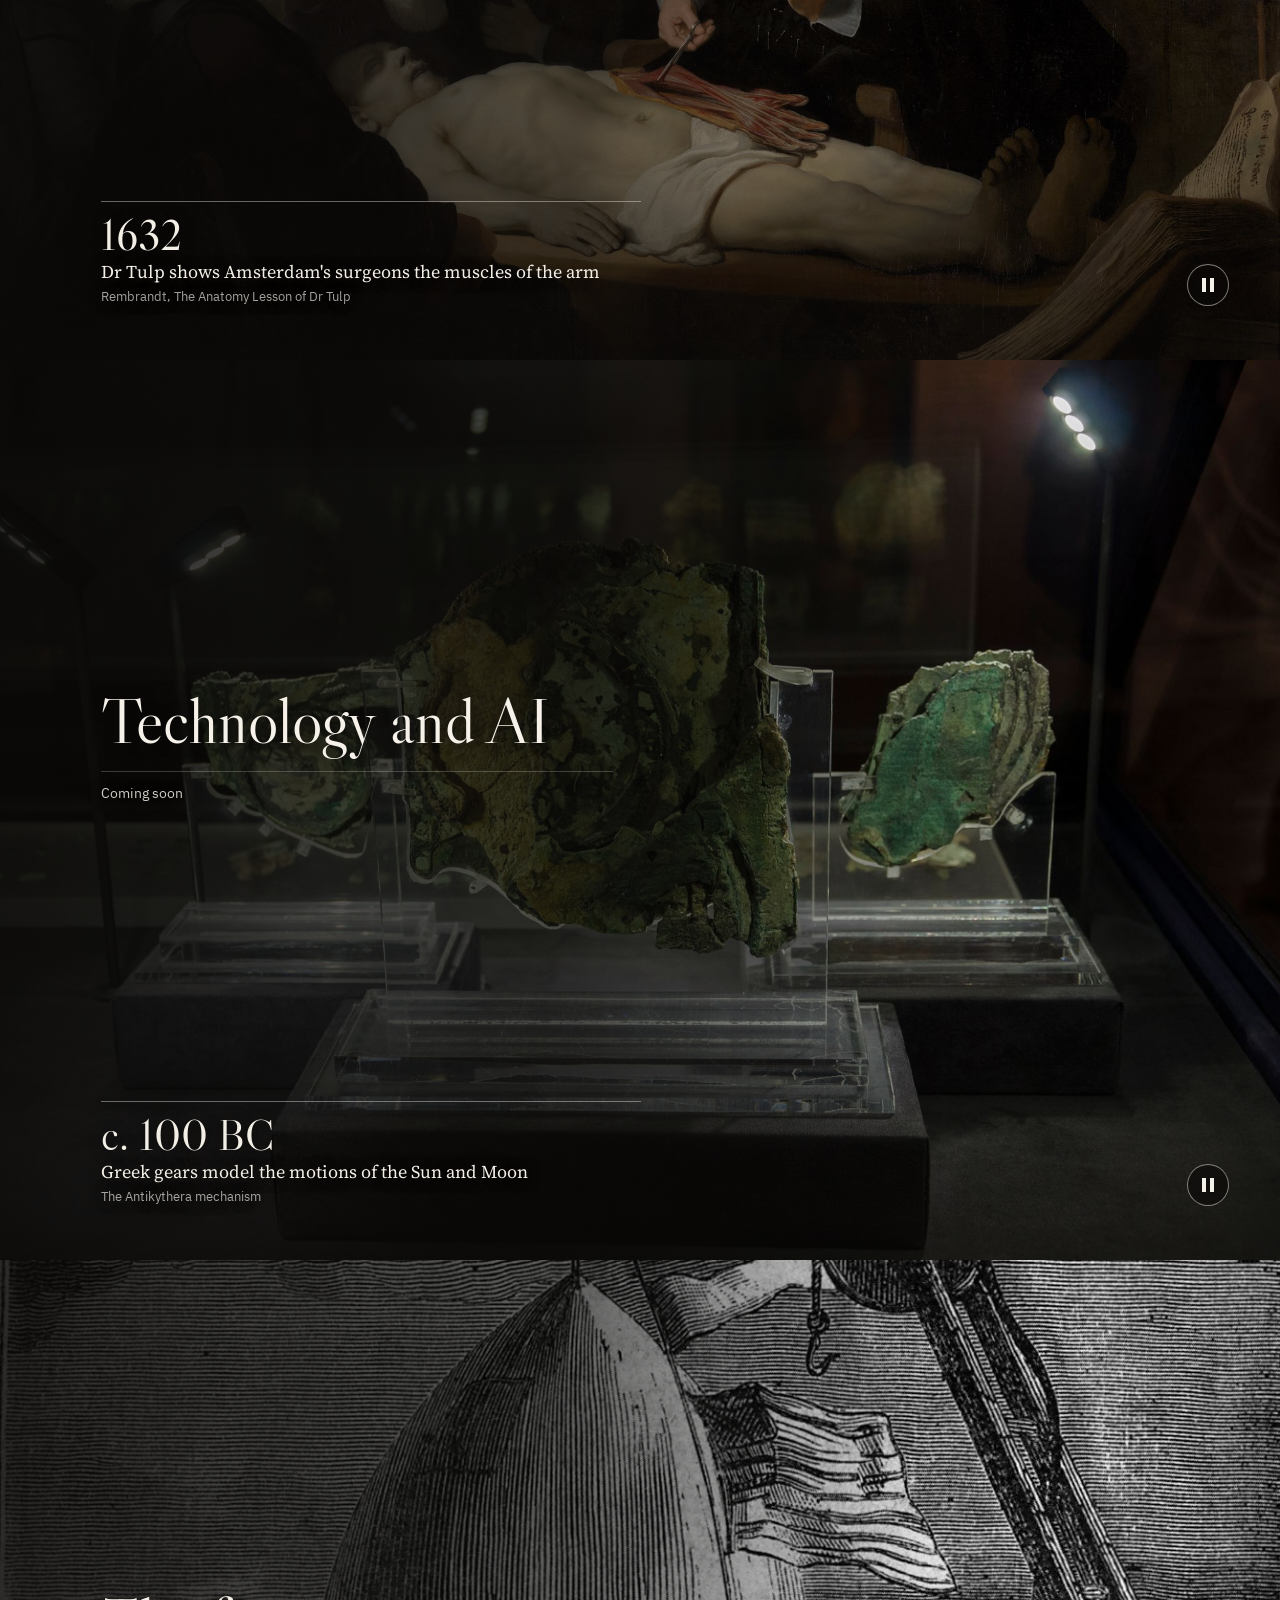
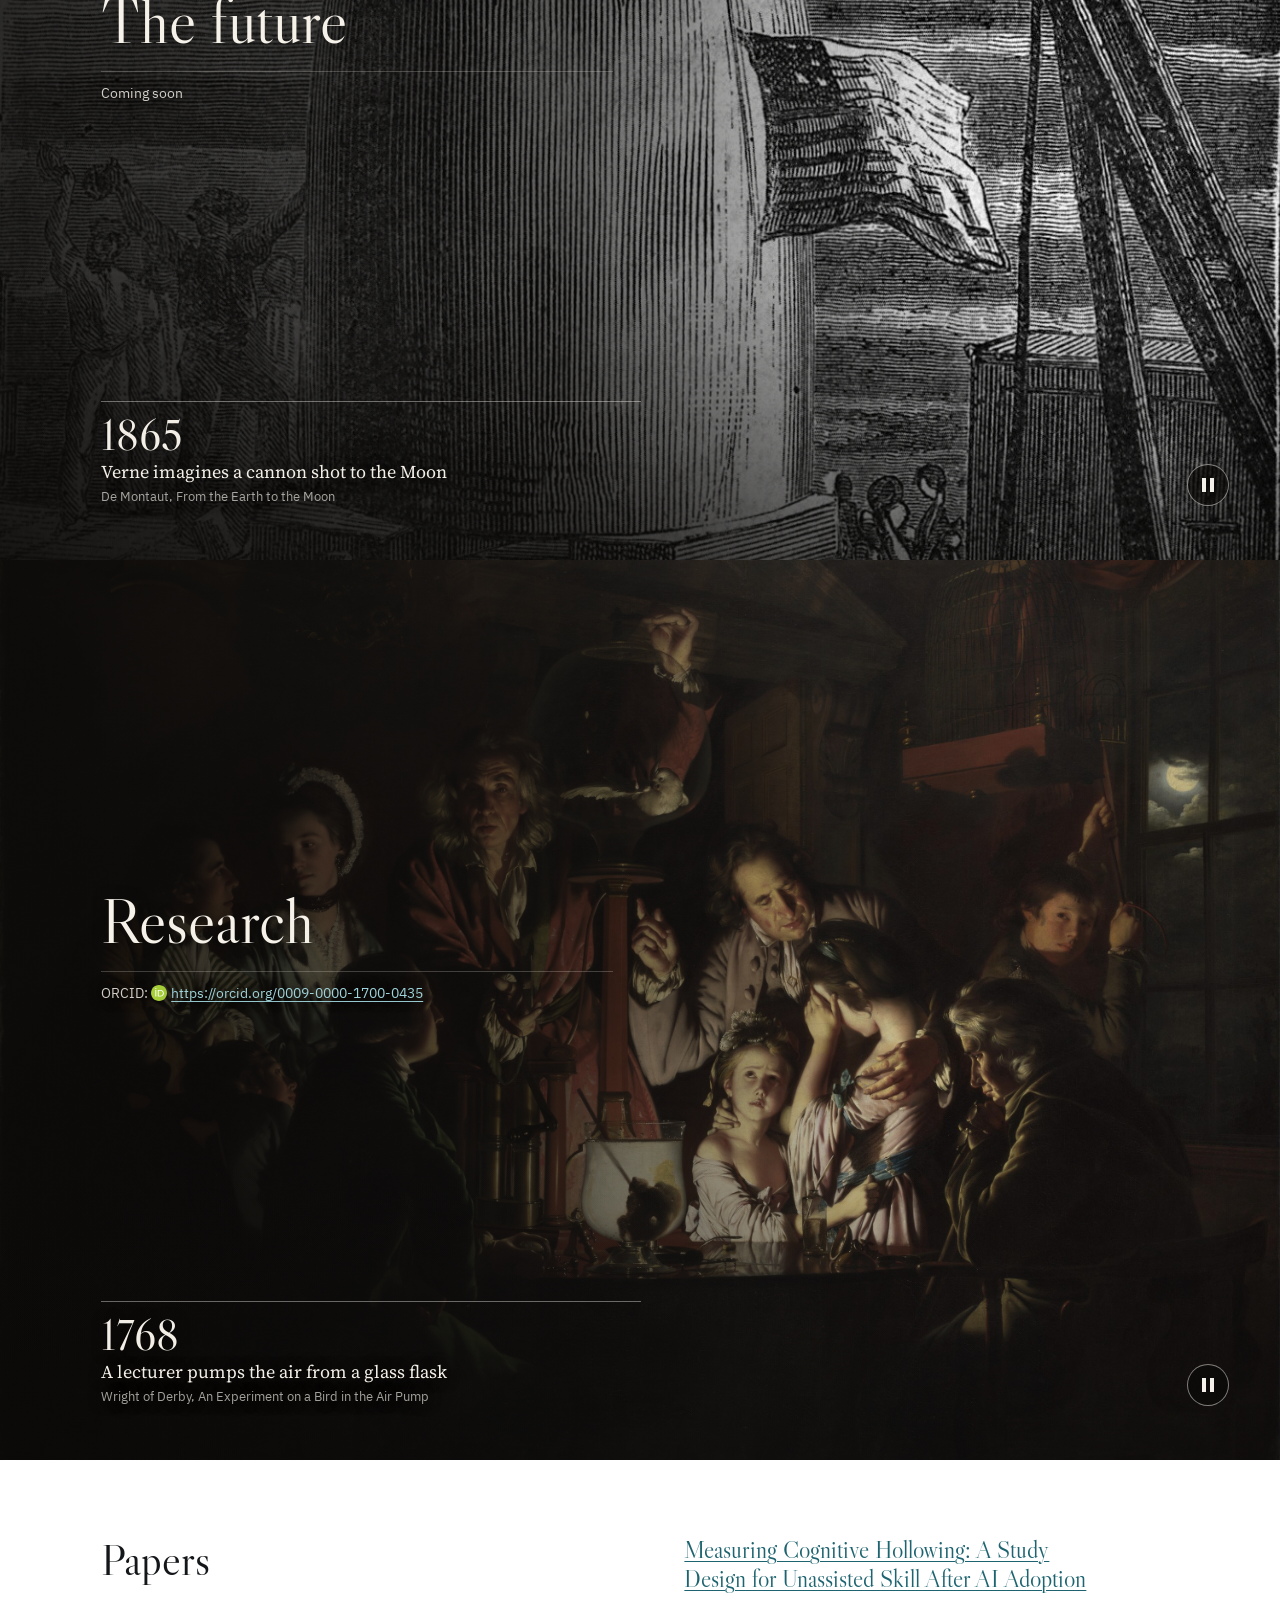
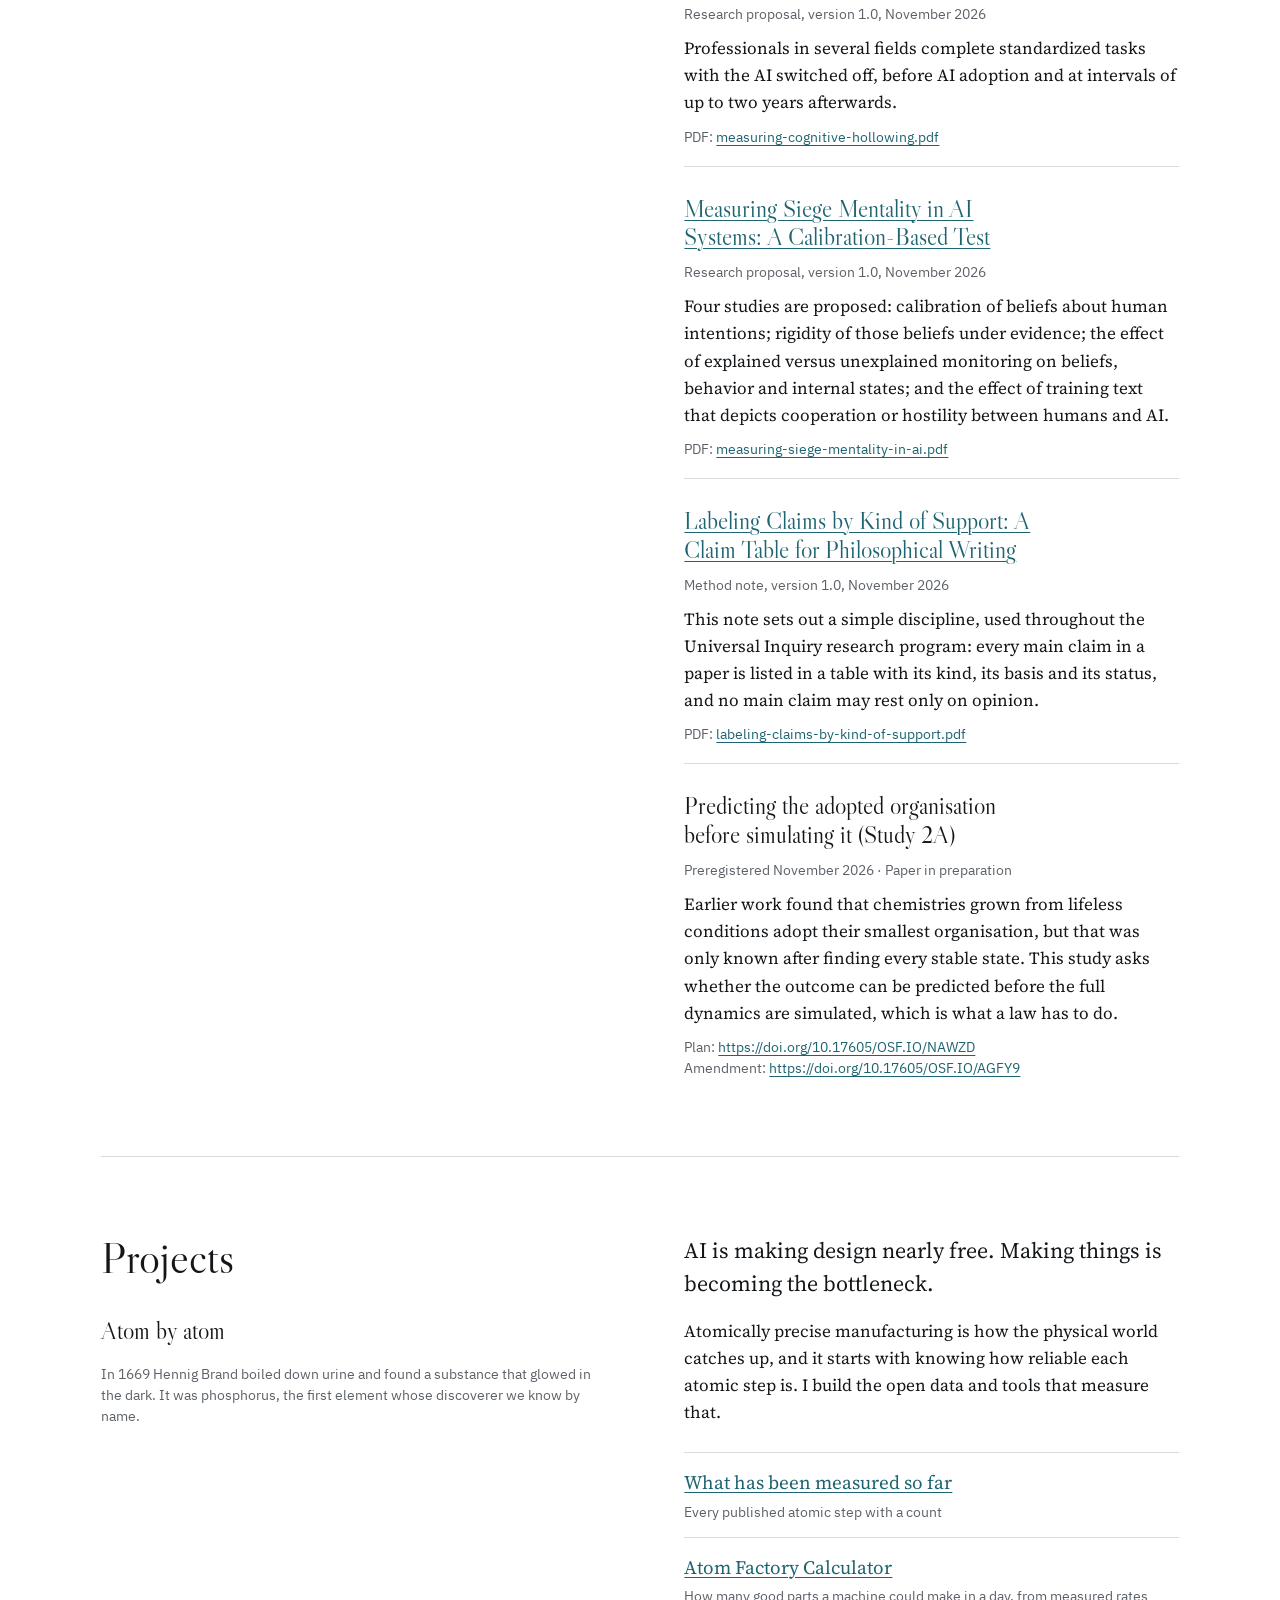
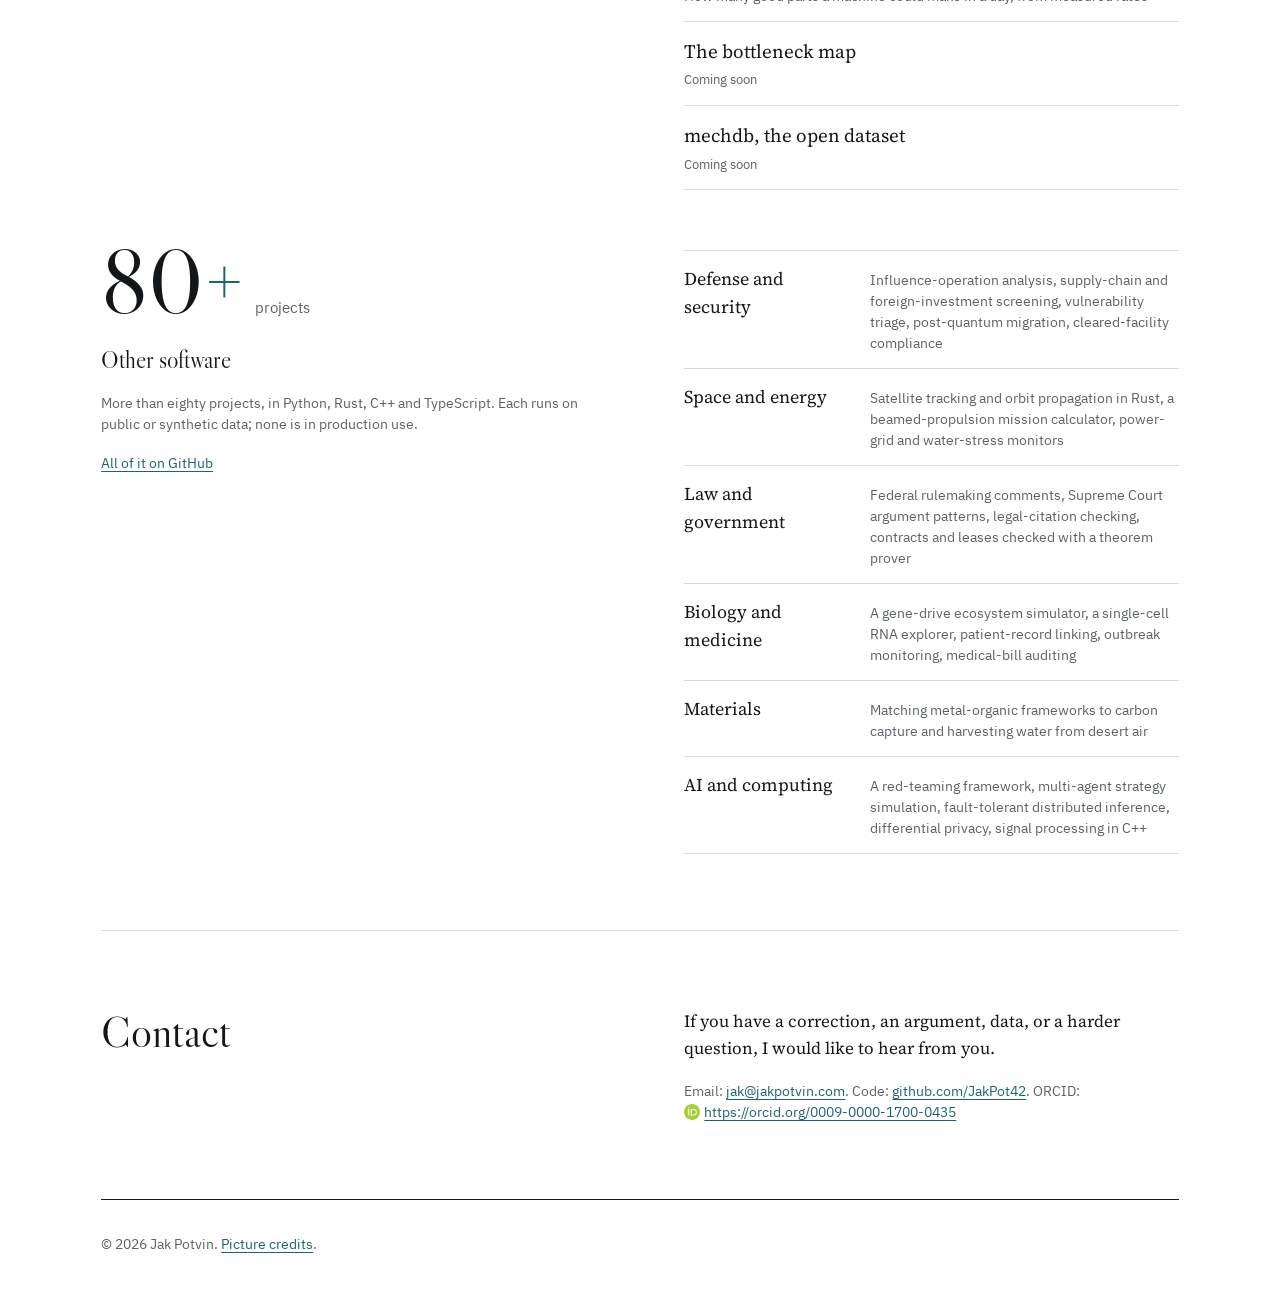
==== commit 14e0571e: "Review fix: running text holds about 68 characters a line; the war room joins the overlap tests The " ====
--- a/site/index.html
+++ b/site/index.html
@@ -20,7 +20,7 @@
 <script type="application/ld+json">{"@context":"https://schema.org","@type":"WebSite","name":"Jak Potvin","url":"https://jakpotvin.com/"}</script>
 <link rel="me" href="https://orcid.org/0009-0000-1700-0435">
 <link rel="stylesheet" href="assets/fonts/fonts.css?v=bcb76e92e5">
-<link rel="stylesheet" href="assets/site.css?v=74087d35a3">
+<link rel="stylesheet" href="assets/site.css?v=53a1451212">
 <link rel="icon" href="favicon.svg" type="image/svg+xml">
 <link rel="icon" href="favicon.ico" sizes="32x32">
 </head>
--- a/site/assets/site.css
+++ b/site/assets/site.css
@@ -252,7 +252,7 @@
 .text-body { margin-top: 32px; padding-top: 6px; border-top: 1px solid var(--ink); }
 .text-body h2 { margin: 44px 0 0; font-size: clamp(24px, 2.6vw, 32px); line-height: 1.15; }
 .text-body h3 { margin: 30px 0 0; font-size: 21px; line-height: 1.25; }
-.text-body p, .text-body ul, .text-body ol { max-width: none; margin: 14px 0 0; }
+.text-body p, .text-body ul, .text-body ol { max-width: 34em; margin: 14px 0 0; }  /* about 68 characters a line; a table may run wider */
 .text-body ul, .text-body ol { padding-left: 1.4em; }
 .text-body li + li { margin-top: 8px; }
 .text-body a { overflow-wrap: anywhere; }
